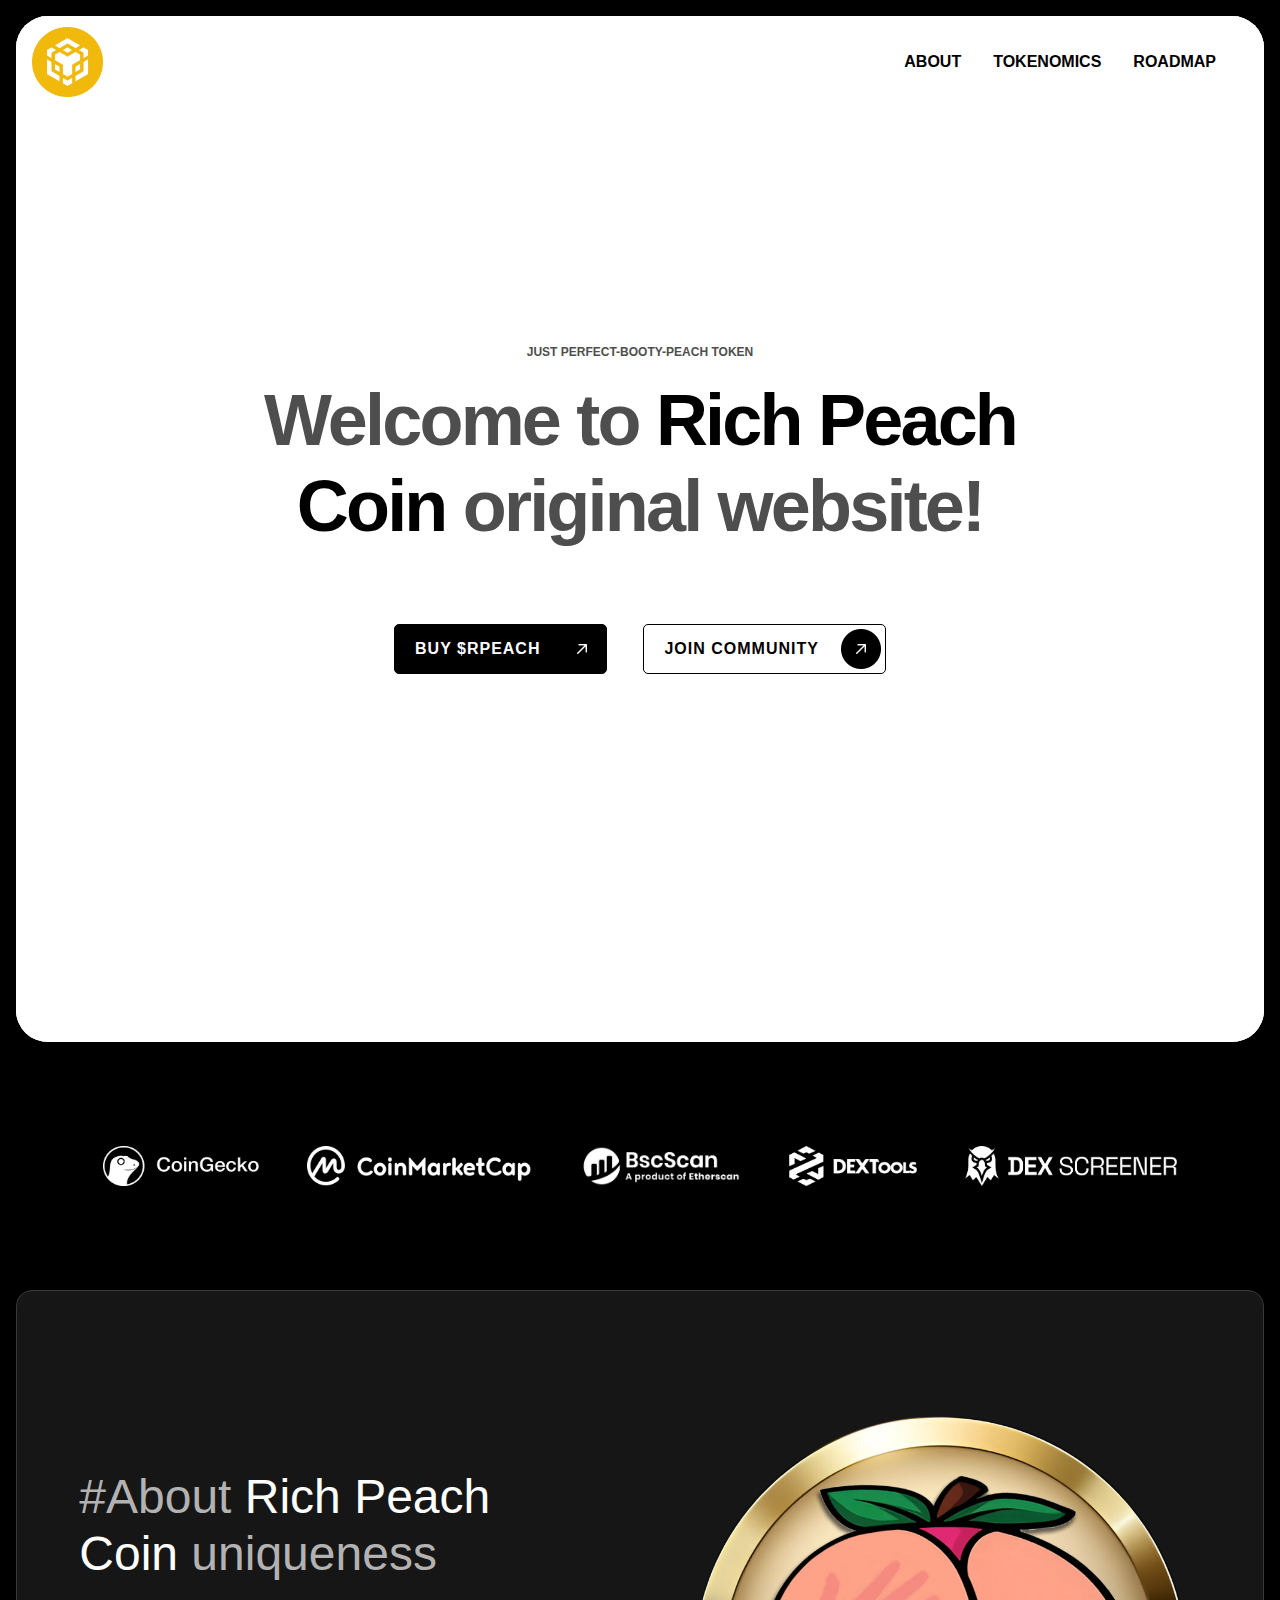
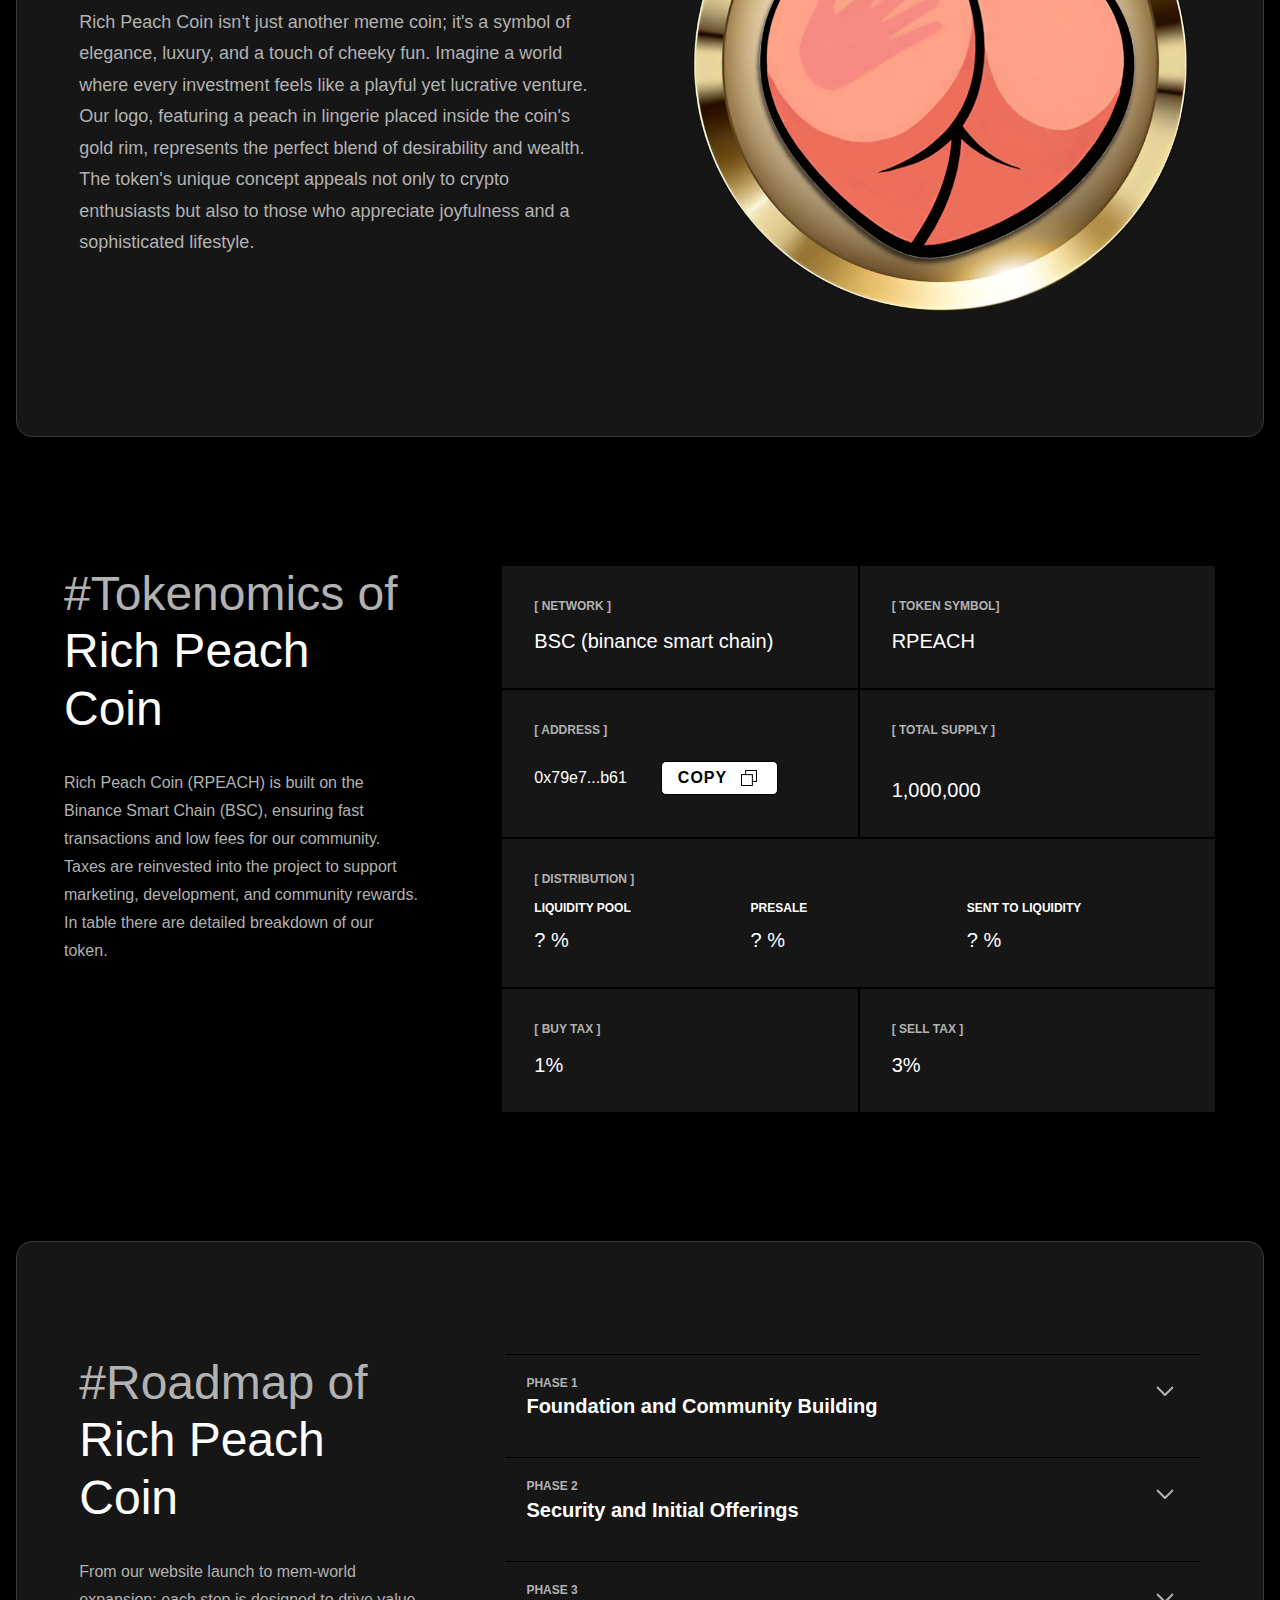
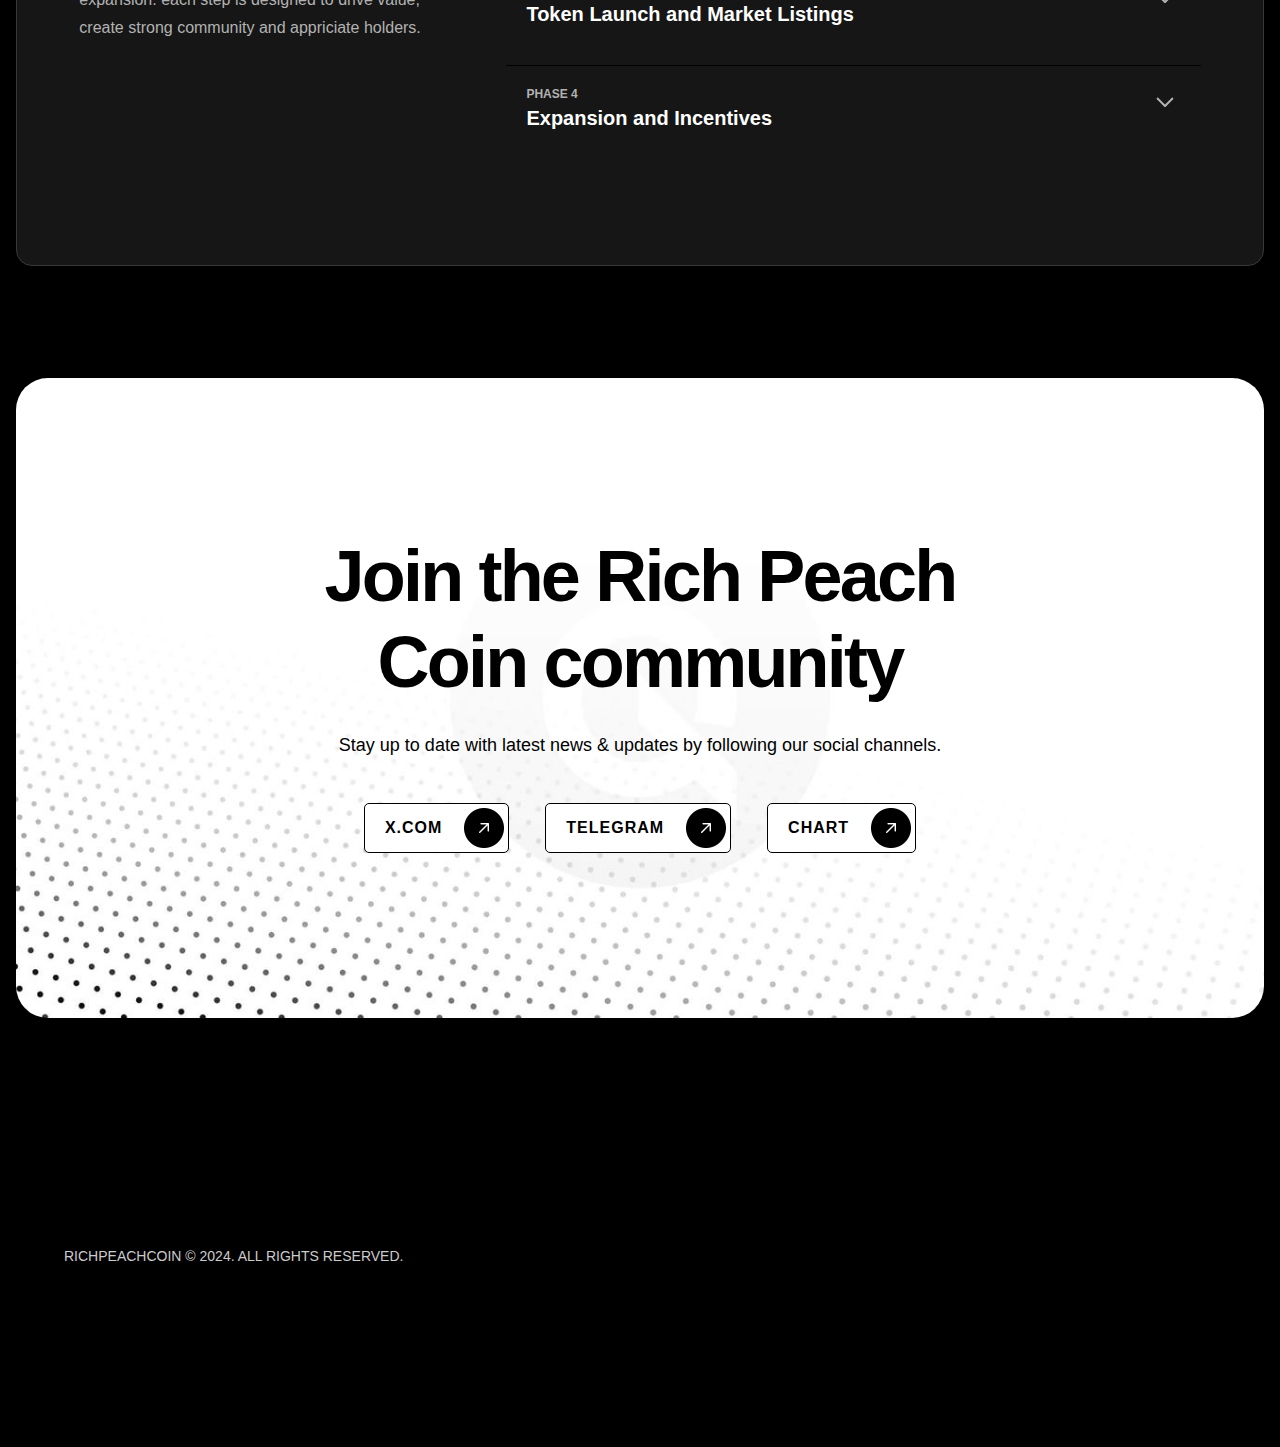
==== index.html @ d634d15d "Update index.html" ====
﻿<!DOCTYPE html>
<html data-wf-domain="www.https://richpeachcoin.com/"
   <head>
      <meta charset="utf-8">
      <title>RICH PEACH COIN</title>
      <meta content="width=device-width, initial-scale=1" name="viewport">
      <link href="css/qlix-site.webflow.6eeafff4b.css" rel="stylesheet" type="text/css">
      <link href="https://fonts.googleapis.com" rel="preconnect">
      <link href="https://fonts.gstatic.com" rel="preconnect" crossorigin="anonymous">
      <script src="ajax/libs/webfont/1.6.26/webfont.js" type="text/javascript"></script><script type="text/javascript">WebFont.load({  google: {    families: ["Inconsolata:400,700","IBM Plex Mono:regular","IBM Plex Sans:regular,600","Space Grotesk:500,700"]  }});</script><script type="text/javascript">!function(o,c){var n=c.documentElement,t=" w-mod-";n.className+=t+"js",("ontouchstart"in o||o.DocumentTouch&&c instanceof DocumentTouch)&&(n.className+=t+"touch")}(window,document);</script>
      <link href="img/662a0a56b823700dc76a1989_q32fav.png" rel="shortcut icon" type="image/x-icon">
      <link href="img/662a0a7237944f4cf8294a7f_q256webclip.png" rel="apple-touch-icon">
      <!-- Keep this css code to improve the font quality-->
      <style>
         * {
         -webkit-font-smoothing: antialiased;
         -moz-osx-font-smoothing: grayscale;
         -o-font-smoothing: antialiased;
         }
      </style>
      <!-- [Attributes by Finsweet] Copy to clipboard -->
      <script defer="" src="npm/%40finsweet/attributes-copyclip%401/copyclip.js"></script>
   </head>
   <body>
      <div class="page-wrapper">
         <div class="global-styles w-embed">
            <style>
               /* Set color style to inherit */
               .inherit-color * {
               color: inherit;
               }
               /* Focus state style for keyboard navigation for the focusable elements */
               *[tabindex]:focus-visible,
               input[type="file"]:focus-visible {
               outline: 0.125rem solid #4d65ff;
               outline-offset: 0.125rem;
               }
               /* Get rid of top margin on first element in any rich text element */
               .w-richtext > :not(div):first-child, .w-richtext > div:first-child > :first-child {
               margin-top: 0 !important;
               }
               /* Get rid of bottom margin on last element in any rich text element */
               .w-richtext>:last-child, .w-richtext ol li:last-child, .w-richtext ul li:last-child {
               margin-bottom: 0 !important;
               }
               /* Prevent all click and hover interaction with an element */
               .pointer-events-off {
               pointer-events: none;
               }
               /* Enables all click and hover interaction with an element */
               .pointer-events-on {
               pointer-events: auto;
               }
               /* Create a class of .div-square which maintains a 1:1 dimension of a div */
               .div-square::after {
               content: "";
               display: block;
               padding-bottom: 100%;
               }
               /* Make sure containers never lose their center alignment */
               .container-medium,.container-small, .container-large {
               margin-right: auto !important;
               margin-left: auto !important;
               }
               /* 
               Make the following elements inherit typography styles from the parent and not have hardcoded values. 
               Important: You will not be able to style for example "All Links" in Designer with this CSS applied.
               Uncomment this CSS to use it in the project. Leave this message for future hand-off.
               */
               /*
               a,
               .w-input,
               .w-select,
               .w-tab-link,
               .w-nav-link,
               .w-dropdown-btn,
               .w-dropdown-toggle,
               .w-dropdown-link {
               color: inherit;
               text-decoration: inherit;
               font-size: inherit;
               }
               */
               /* Apply "..." after 3 lines of text */
               .text-style-3lines {
               display: -webkit-box;
               overflow: hidden;
               -webkit-line-clamp: 3;
               -webkit-box-orient: vertical;
               }
               /* Apply "..." after 2 lines of text */
               .text-style-2lines {
               display: -webkit-box;
               overflow: hidden;
               -webkit-line-clamp: 2;
               -webkit-box-orient: vertical;
               }
               /* Adds inline flex display */
               .display-inlineflex {
               display: inline-flex;
               }
               /* These classes are never overwritten */
               .hide {
               display: none !important;
               }
               @media screen and (max-width: 991px) {
               .hide, .hide-tablet {
               display: none !important;
               }
               }
               @media screen and (max-width: 767px) {
               .hide-mobile-landscape{
               display: none !important;
               }
               }
               @media screen and (max-width: 479px) {
               .hide-mobile{
               display: none !important;
               }
               }
               .margin-0 {
               margin: 0rem !important;
               }
               .padding-0 {
               padding: 0rem !important;
               }
               .spacing-clean {
               padding: 0rem !important;
               margin: 0rem !important;
               }
               .margin-top {
               margin-right: 0rem !important;
               margin-bottom: 0rem !important;
               margin-left: 0rem !important;
               }
               .padding-top {
               padding-right: 0rem !important;
               padding-bottom: 0rem !important;
               padding-left: 0rem !important;
               }
               .margin-right {
               margin-top: 0rem !important;
               margin-bottom: 0rem !important;
               margin-left: 0rem !important;
               }
               .padding-right {
               padding-top: 0rem !important;
               padding-bottom: 0rem !important;
               padding-left: 0rem !important;
               }
               .margin-bottom {
               margin-top: 0rem !important;
               margin-right: 0rem !important;
               margin-left: 0rem !important;
               }
               .padding-bottom {
               padding-top: 0rem !important;
               padding-right: 0rem !important;
               padding-left: 0rem !important;
               }
               .margin-left {
               margin-top: 0rem !important;
               margin-right: 0rem !important;
               margin-bottom: 0rem !important;
               }
               .padding-left {
               padding-top: 0rem !important;
               padding-right: 0rem !important;
               padding-bottom: 0rem !important;
               }
               .margin-horizontal {
               margin-top: 0rem !important;
               margin-bottom: 0rem !important;
               }
               .padding-horizontal {
               padding-top: 0rem !important;
               padding-bottom: 0rem !important;
               }
               .margin-vertical {
               margin-right: 0rem !important;
               margin-left: 0rem !important;
               }
               .padding-vertical {
               padding-right: 0rem !important;
               padding-left: 0rem !important;
               }
               /* Apply "..." at 100% width */
               .truncate-width { 
               width: 100%; 
               white-space: nowrap; 
               overflow: hidden; 
               text-overflow: ellipsis; 
               }
               /* Removes native scrollbar */
               .no-scrollbar {
               -ms-overflow-style: none;
               overflow: -moz-scrollbars-none; 
               }
               .no-scrollbar::-webkit-scrollbar {
               display: none;
               }
            </style>
         </div>
         <main class="main-wrapper">
            <header class="section_header15">
               <div class="padding-special">
                  <div class="hero-card">
                     <div data-animation="default" class="navbar1_component w-nav" data-easing2="ease" fs-scrolldisable-element="smart-nav" data-easing="ease" data-collapse="medium" data-w-id="731585dc-c3cd-3d33-0b02-ffc4e2f9363a" role="banner" data-duration="400">
                        <div class="navbar1_container">
                           <a href="#" class="navbar1_logo-link w-nav-brand"><img src="img/bsc_logo.png" loading="lazy" width="70.5" alt="" class="navbar1_logo"></a>
                           <nav role="navigation" class="navbar1_menu is-page-height-tablet w-nav-menu navbar1_dropdown-list">
                              <a href="#about" class="navbar1_link w-nav-link"><strong>ABOUT</strong></a>
                              <a href="#tokenomics" class="navbar1_link w-nav-link"><strong>TOKENOMICS</strong></a>
                              <a href="#roadmap" class="navbar1_link w-nav-link"><strong>ROADMAP</strong></a>
                              <div class="navbar1_menu-buttons"></div>
                           </nav>                           
                           <div class="navbar1_menu-button w-nav-button">
                              <div class="menu-icon1">
                                 <div class="menu-icon1_line-top"></div>
                                 <div class="menu-icon1_line-middle">
                                    <div class="menu-icon_line-middle-inner"></div>
                                 </div>
                                 <div class="menu-icon1_line-bottom"></div>
                              </div>
                           </div>
                        </div>
                     </div>
                     <div class="padding-global">
                        <div class="container-small">
                           <div class="hero-vertical">
                              <div class="padding-section-large padding-bottom">
                                 <div class="header15_component">
                                    <div class="margin-top margin-large">
                                       <div class="w-layout-grid header15_content-wrapper">
                                          <div>
                                             <div class="margin-bottom margin-xsmall">
                                                <h6 class="text-color-secondary text-align-center"> Just perfect-booty-peach token </h6>
                                             </div>
                                             <h1 class="text-color-secondary text-align-center">Welcome to <span><strong class="bold-text">Rich Peach Coin</strong></span> original website! </h1>
                                          </div>
                                          <div>
                                             <div class="button-group">
                                                <a href="404.html" target="_self" class="button is-icon is-alternate w-inline-block">
                                                    <div>buy $RPEACH</div>
                                                    <img src="img/660925b2a9a1ca9e3d3779d5_arrow-white.png" loading="lazy" alt="" class="icon-embed-medium">
                                                </a>
                                                <a href="https://t.me/richpeach_coin" target="_blank" class="button is-icon is-secondary is-alternate w-inline-block">
                                                    <div>Join community</div>
                                                    <img src="img/660925b21e35a9bab6c3f33c_arrow-black.png" loading="lazy" alt="" class="icon-embed-medium">
                                                </a>
                                            </div>                                         
                                          </div>
                                       </div>
                                    </div>
                                 </div>
                              </div>
                           </div>
                        </div>
                     </div>
                     <div class="header33_background-video-wrapper">
                        <div class="video-overlay-layer"></div>
                        <div data-poster-url="https://assets-global.website-files.com/img/660c128998e83e67f0783471_My Video 1-poster-00001.jpg" data-video-urls="https://assets-global.website-files.com/img/660c128998e83e67f0783471_My Video 1-transcode.mp4,https://assets-global.website-files.com/img/660c128998e83e67f0783471_My Video 1-transcode.webm" data-autoplay="true" data-loop="true" data-wf-ignore="true" data-beta-bgvideo-upgrade="false" class="header33_background-video w-background-video w-background-video-atom">
                           <video id="8f01f624-4156-04b8-b086-6fbb40a445f6-video" autoplay="" loop="" style="background-image:url(&quot;img/660c128998e83e67f0783471_My Video 1-poster-00001.jpg&quot;)" muted="" playsinline="" data-wf-ignore="true" data-object-fit="cover">
                              <source src="img/660c128998e83e67f0783471_My%20Video%201-transcode.mp4" data-wf-ignore="true">
                              <source src="img/660c128998e83e67f0783471_My%20Video%201-transcode.webm" data-wf-ignore="true">
                           </video>
                        </div>
                     </div>
                  </div>
               </div>
            </header>
            <section class="section_logo1">
               <div class="padding-global-2">
                  <div class="container-large">
                     <div class="padding-section-medium">
                        <div class="logo1_component"><a href="404.html" target="_self" class="logo-link w-inline-block"><img src="img/6647e295c8b4d3cfebd3f0d8_coingecko.png" loading="lazy" alt="" class="logo1_logo"></a><a href="404.html" target="_self" class="logo-link w-inline-block"><img src="img/6647e29536460e48bac4c5ae_cmc.png" loading="lazy" alt="" class="logo1_logo"></a><a href="404.html" target="_self" class="logo-link w-inline-block"><img src="img/BscScan.png" loading="lazy" alt="" class="logo1_logo"></a><a href="404.html" target="_self" class="logo-link w-inline-block"><img src="img/6647e295e1dd12dcbd29f0cf_dextools.png" loading="lazy" alt="" class="logo1_logo"></a><a href="404.html" target="_self" class="logo-link w-inline-block"><img src="img/6647e2957f44bb7ebfdb3142_dexscreener.png" loading="lazy" alt="" class="logo1_logo"></a></div>
                     </div>
                  </div>
               </div>
            </section>
            <section id="about" class="section_layout364">
               <div class="padding-special">
                  <div class="section-card">
                      <div class="padding-global">
                           <div class="container-large">
                                 <div class="padding-section-large">
                                     <div class="w-layout-grid layout1_component inverse-mobile">
                                        <div class="layout1_content">
                                          <div class="margin-bottom margin-small">
                                            <h2> #About <span class="highlight">Rich Peach Coin</span> uniqueness</h2>
                                          </div>
                                            <p class="text-size-medium">Rich Peach Coin isn't just another meme coin; it's a symbol of elegance, luxury, and a touch of cheeky fun. Imagine a world where every investment feels like a playful yet lucrative venture. Our logo, featuring a peach in lingerie placed inside the coin's gold rim, represents the perfect blend of desirability and wealth. The token's unique concept appeals not only to crypto enthusiasts but also to those who appreciate joyfulness and a sophisticated lifestyle.</p>
                                          </div>
                                          <div class="layout1_image-wrapper"><img src="img/richpeachcoin_logo.png" loading="lazy" sizes="(max-width: 767px) 92vw, (max-width: 991px) 43vw, 41vw" srcset="img/richpeachcoin_logo.png 500w, img/richpeachcoin_logo.png 800w, img/richpeachcoin_logo.png 1080w, img/richpeachcoin_logo.png 1108w" alt="" class="layout1_image"></div>
                                       </div>
                                    </div>
                                 </div>
                         </div>
                   </div>
               </div>
            </section>
            <section id="tokenomics" class="section_content22">
               <div class="padding-global">
                  <div class="container-large">
                     <div class="padding-section-large">
                        <div class="w-layout-grid content22_component">
                           <div class="content22_content-left">
                              <div>
                                 <div class="margin-bottom margin-medium">
                                    <h2 class="heading-2"> #Tokenomics of <span class="highlight"> Rich Peach Coin </span></h2>
                                 </div>
                                 <div class="text-rich-text w-richtext">
                                    <p>Rich Peach Coin (RPEACH) is built on the Binance Smart Chain (BSC), ensuring fast transactions and low fees for our community. Taxes are reinvested into the project to support marketing, development, and community rewards. In table there are detailed breakdown of our token.</p>
                                 </div>
                              </div>
                           </div>
                           <div id="w-node-_9ef4cf96-b7eb-39b4-a6f4-97026641c474-e0e5a0e8" class="content22_content-right">
                              <div id="w-node-a4f7a923-5669-e2ab-a019-c22f249c59a9-e0e5a0e8" class="tokenomics-card">
                                 <h6>[ NETWORK ]</h6>
                                 <div class="text-size-large text-color-white">BSC (binance smart chain) </div>
                              </div>
                              <div class="tokenomics-card">
                                 <h6>[ TOKEN SYMBOL]</h6>
                                 <div class="text-size-large text-color-white">RPEACH</div>
                              </div>
                              <div class="tokenomics-card">
                                 <h6>[ ADDRESS ]</h6>
                                 <div class="contract-address">
                                    <div class="text-address">0x79e7...b61</div>
                                    <a href="#" class="button is-icon is-small copy-icon w-inline-block" onclick="copyToClipboard(event)">
                                        <div id="copy-button-text">copy</div>
                                        <img src="img/66093d928dae61ccc0be7cb6_copy-icon.png" loading="lazy" alt="" class="icon-embed-xsmall">
                                    </a>
                                </div>                                                               
                              </div>
                              <div class="tokenomics-card">
                                 <h6>[ TOTAL SUPPLY ]</h6>
                                 <div class="text-size-large text-color-white">1,000,000</div>
                              </div>
                              <div id="w-node-_6538ca61-fca8-4aa2-bf81-9d1828c5da20-e0e5a0e8" class="tokenomics-card">
                                 <h6>[ DISTRIBUTION ]</h6>
                                 <div class="grid-supply">
                                    <div class="supply-item">
                                       <div class="margin-bottom margin-xxsmall">
                                          <div class="heading-style-h6 text-color-white">liquidity pool</div>
                                       </div>
                                       <div class="text-size-large text-color-white">? %</div>
                                    </div>
                                    <div class="supply-item">
                                       <div class="margin-bottom margin-xxsmall">
                                          <div class="heading-style-h6 text-color-white">Presale</div>
                                       </div>
                                       <div class="text-size-large text-color-white">? %</div>
                                    </div>
                                    <div class="supply-item">
                                       <div class="margin-bottom margin-xxsmall">
                                          <div class="heading-style-h6 text-color-white">Sent to liquidity</div>
                                       </div>
                                       <div class="text-size-large text-color-white">? %</div>
                                    </div>
                                 </div>
                              </div>
                              <div class="tokenomics-card">
                                 <h6>[ BUY TAX ]</h6>
                                 <div class="text-size-large text-color-white">1%</div>
                              </div>
                              <div class="tokenomics-card">
                                 <h6>[ SELL TAX ]</h6>
                                 <div class="text-size-large text-color-white">3%</div>
                              </div>
                           </div>
                        </div>
                     </div>
                  </div>
               </div>
            </section>
            <section id="roadmap" class="section_roadmap">
               <div class="padding-special">
                  <div class="section-card roadmap-bg">
                     <div class="padding-global">
                        <div class="container-large">
                           <div class="padding-section-large">
                              <div class="w-layout-grid roadmap-grid">
                                 <div class="content22_content-left">
                                    <div>
                                       <div class="margin-bottom margin-medium">
                                          <h2 class="heading-2"> #Roadmap of <br>‍<span class="highlight">Rich Peach Coin </span></h2>
                                       </div>
                                       <div class="text-rich-text w-richtext">
                                          <p>From our website launch to mem-world expansion: each step is designed to drive value, create strong community and appriciate holders.</p>
                                       </div>
                                    </div>
                                 </div>
                                 <div id="w-node-_26df8b83-c786-01db-d47c-43c205894606-e0e5a0e8" class="roadmap-component">
                                    <div class="faq1_accordion">
                                       <div class="faq1_question in-card" onclick="toggleAccordion(this)">
                                          <div class="step-title">
                                             <h6>Phase 1</h6>
                                             <div class="text-weight-bold text-color-white text-size-large">Foundation and Community Building</div>
                                          </div>
                                          <div class="faq1_icon-wrapper">
                                             <div class="icon-embed-small w-embed">
                                                <svg width="100%" height="100%" viewbox="0 0 32 32" fill="none" xmlns="http://www.w3.org/2000/svg">
                                                   <path fill-rule="evenodd" clip-rule="evenodd" d="M16.5303 20.8839C16.2374 21.1768 15.7626 21.1768 15.4697 20.8839L7.82318 13.2374C7.53029 12.9445 7.53029 12.4697 7.82318 12.1768L8.17674 11.8232C8.46963 11.5303 8.9445 11.5303 9.2374 11.8232L16 18.5858L22.7626 11.8232C23.0555 11.5303 23.5303 11.5303 23.8232 11.8232L24.1768 12.1768C24.4697 12.4697 24.4697 12.9445 24.1768 13.2374L16.5303 20.8839Z" fill="currentColor"></path>
                                                </svg>
                                             </div>
                                          </div>
                                       </div>
                                       <div class="faq1_answer in-card">
                                          <div class="margin-vertical margin-small">
                                             <div class="margin-bottom margin-xsmall">
                                                <h4 class="text-color-white">Platform Launch</h4>
                                             </div>
                                             <div class="roadmap-item done">
                                                <p>Development and validation of smart-contract.</p>
                                             </div>
                                             <div class="roadmap-item done">
                                                <p>Development and launch of the official Rich Peach Coin website.</p>
                                             </div>
                                             <div class="roadmap-item done">
                                                <p>Creation and management of social media accounts (Twitter-aka X, Telegram, etc.).</p>
                                             </div>
                                             <div class="roadmap-item">
                                                <p>Initial engagement and growth of the community through interactive and engaging content.</p>
                                             </div>
                                          </div>
                                       </div>
                                    </div>                                    
                                    <div class="faq1_accordion">
                                       <div class="faq1_question in-card" onclick="toggleAccordion(this)">
                                           <div class="step-title">
                                               <h6>Phase 2</h6>
                                               <div class="text-weight-bold text-color-white text-size-large">Security and Initial Offerings</div>
                                           </div>
                                           <div class="faq1_icon-wrapper">
                                               <div class="icon-embed-small w-embed">
                                                   <svg width="100%" height="100%" viewbox="0 0 32 32" fill="none" xmlns="http://www.w3.org/2000/svg">
                                                       <path fill-rule="evenodd" clip-rule="evenodd" d="M16.5303 20.8839C16.2374 21.1768 15.7626 21.1768 15.4697 20.8839L7.82318 13.2374C7.53029 12.9445 7.53029 12.4697 7.82318 12.1768L8.17674 11.8232C8.46963 11.5303 8.9445 11.5303 9.2374 11.8232L16 18.5858L22.7626 11.8232C23.0555 11.5303 23.5303 11.5303 23.8232 11.8232L24.1768 12.1768C24.4697 12.4697 24.4697 12.9445 24.1768 13.2374L16.5303 20.8839Z" fill="currentColor"></path>
                                                   </svg>
                                               </div>
                                           </div>
                                       </div>
                                       <div class="faq1_answer in-card">
                                           <div class="margin-vertical margin-small">
                                               <div class="margin-bottom margin-xsmall">
                                                   <h4 class="text-color-white">KYC & Audit</h4>
                                               </div>
                                               <div class="roadmap-item">
                                                   <p>Conducting Know Your Customer procedures.</p>
                                               </div>
                                               <div class="roadmap-item">
                                                   <p>Comprehensive audits to ensure transparency and security.</p>
                                               </div>
                                           </div>
                                           <div class="margin-vertical margin-small">
                                               <div class="margin-bottom margin-xsmall">
                                                   <h4 class="text-color-white">Token Presale</h4>
                                               </div>
                                               <div class="roadmap-item">
                                                   <p>️Token presale smart contract developement.</p>
                                               </div>
                                               <div class="roadmap-item">
                                                   <p>️Launch of the token presale event.</p>
                                               </div>
                                               <div class="roadmap-item">
                                                   <p>️Offer early access to the token for the community and investors.</p>
                                               </div>
                                           </div>
                                       </div>
                                   </div>                                   
                                   <div class="faq1_accordion">
                                    <div class="faq1_question in-card" onclick="toggleAccordion(this)">
                                        <div class="step-title">
                                            <h6>Phase 3</h6>
                                            <div class="text-weight-bold text-color-white text-size-large">Token Launch and Market Listings</div>
                                        </div>
                                        <div class="faq1_icon-wrapper">
                                            <div class="icon-embed-small w-embed">
                                                <svg width="100%" height="100%" viewbox="0 0 32 32" fill="none" xmlns="http://www.w3.org/2000/svg">
                                                    <path fill-rule="evenodd" clip-rule="evenodd" d="M16.5303 20.8839C16.2374 21.1768 15.7626 21.1768 15.4697 20.8839L7.82318 13.2374C7.53029 12.9445 7.53029 12.4697 7.82318 12.1768L8.17674 11.8232C8.46963 11.5303 8.9445 11.5303 9.2374 11.8232L16 18.5858L22.7626 11.8232C23.0555 11.5303 23.5303 11.5303 23.8232 11.8232L24.1768 12.1768C24.4697 12.4697 24.4697 12.9445 24.1768 13.2374L16.5303 20.8839Z" fill="currentColor"></path>
                                                </svg>
                                            </div>
                                        </div>
                                    </div>
                                    <div class="faq1_answer in-card">
                                        <div class="margin-vertical margin-small">
                                            <div class="margin-bottom margin-xsmall">
                                                <h4 class="text-color-white">New Blockchain Networks</h4>
                                            </div>
                                            <div class="roadmap-item">
                                                <p>Submission and listing of Rich Peach Coin on major cryptocurrency tracking platforms like Coingecko and CoinMarketCap.</p>
                                            </div>
                                            <div class="roadmap-item">
                                                <p>Launch of the token on decentralized exchanges (DEX) for public trading.</p>
                                            </div>
                                        </div>
                                    </div>
                                </div>                                
                                <div class="faq1_accordion">
                                 <div class="faq1_question in-card" onclick="toggleAccordion(this)">
                                     <div class="step-title">
                                         <h6>Phase 4</h6>
                                         <div class="text-weight-bold text-color-white text-size-large">Expansion and Incentives</div>
                                     </div>
                                     <div class="faq1_icon-wrapper">
                                         <div class="icon-embed-small w-embed">
                                             <svg width="100%" height="100%" viewbox="0 0 32 32" fill="none" xmlns="http://www.w3.org/2000/svg">
                                                 <path fill-rule="evenodd" clip-rule="evenodd" d="M16.5303 20.8839C16.2374 21.1768 15.7626 21.1768 15.4697 20.8839L7.82318 13.2374C7.53029 12.9445 7.53029 12.4697 7.82318 12.1768L8.17674 11.8232C8.46963 11.5303 8.9445 11.5303 9.2374 11.8232L16 18.5858L22.7626 11.8232C23.0555 11.5303 23.5303 11.5303 23.8232 11.8232L24.1768 12.1768C24.4697 12.4697 24.4697 12.9445 24.1768 13.2374L16.5303 20.8839Z" fill="currentColor"></path>
                                             </svg>
                                         </div>
                                     </div>
                                 </div>
                                 <div class="faq1_answer in-card">
                                     <div class="margin-vertical margin-small">
                                         <div class="margin-bottom margin-xsmall">
                                             <h4 class="text-color-white">Marketing</h4>
                                         </div>
                                         <div class="roadmap-item">
                                             <p>Execution of a large-scale marketing campaign to increase visibility and attract new investors.</p>
                                         </div>
                                     </div>
                                     <div class="margin-vertical margin-small">
                                         <div class="margin-bottom margin-xsmall">
                                             <h4 class="text-color-white">Rewards</h4>
                                         </div>
                                         <div class="roadmap-item">
                                             <p>Implementation of competitions and giveaways (e.g., USDT) to reward loyal token holders and maintain community engagement.</p>
                                         </div>
                                         <div class="roadmap-item">
                                          <p>Regularly distribute rewards to incentivize participation and encourage long-term ecosystem growth.</p>
                                          </div>
                                     </div>
                                 </div>
                             </div>                             
                                 </div>
                              </div>
                           </div>
                        </div>
                     </div>
                  </div>
               </div>
            </section>
            <header class="section_header98">
               <div class="padding-special">
                  <div class="padding-section-medium">
                     <div class="w-layout-grid header98_component">
                        <div class="header98_card">
                           <div class="max-width-large">
                              <div class="text-align-center">
                                 <div class="margin-bottom margin-small">
                                    <h1 class="text-color-black">Join the Rich Peach Coin community</h1>
                                 </div>
                                 <p class="text-size-medium text-color-black">Stay up to date with latest news &amp; updates by following our social channels.</p>
                              </div>
                           </div>
                           <div class="margin-top margin-medium">
                              <div class="button-group">
                                 <a href="https://x.com/RichPeachCoin" target="_blank" class="button is-icon is-secondary is-alternate w-inline-block">
                                    <div>X.COM</div>
                                    <img src="img/660925b21e35a9bab6c3f33c_arrow-black.png" loading="lazy" alt="" class="icon-embed-medium">
                                 </a>
                                 <a href="https://t.me/richpeachcoin" target="_blank" class="button is-icon is-secondary is-alternate w-inline-block">
                                    <div>Telegram</div>
                                    <img src="img/660925b21e35a9bab6c3f33c_arrow-black.png" loading="lazy" alt="" class="icon-embed-medium">
                                 </a>
                                 <a href="404.html" target="_self" class="button is-icon is-secondary is-alternate w-inline-block">
                                    <div>CHART</div>
                                    <img src="img/660925b21e35a9bab6c3f33c_arrow-black.png" loading="lazy" alt="" class="icon-embed-medium">
                                 </a>
                              </div>
                           </div>
                           <div class="header98_background-image-wrapper"><img src="img/662aa5ac2c6fca2c7110427c_bg-banner.jpg" loading="eager" sizes="(max-width: 767px) 100vw, (max-width: 991px) 97vw, 100vw" srcset="img/662aa5ac2c6fca2c7110427c_bg-banner-p-500.jpg 500w, img/662aa5ac2c6fca2c7110427c_bg-banner-p-800.jpg 800w, img/662aa5ac2c6fca2c7110427c_bg-banner-p-1080.jpg 1080w, img/662aa5ac2c6fca2c7110427c_bg-banner-p-1600.jpg 1600w, img/662aa5ac2c6fca2c7110427c_bg-banner.jpg 2550w" alt="" class="header98_background-image"></div>
                        </div>
                     </div>
                  </div>
               </div>
            </header>
            <footer class="footer8_component">
               <div class="padding-global">
                  <div class="container-large">
                     <div class="padding-vertical padding-xxlarge">
                        <div class="padding-bottom padding-xxlarge">
                           <div class="w-layout-grid footer8_top-wrapper">
                              <div id="w-node-d7ac429b-20c2-e62b-1718-94fc3c8bed1c-e0e5a0e8" class="footer8_left-wrapper">
                                 <a href="#about" id="w-node-d7ac429b-20c2-e62b-1718-94fc3c8bed1d-e0e5a0e8" class="footer8_logo-link w-nav-brand"><img src="img/richpeachcoin_logo2.png" loading="lazy" width="125" alt=""></a>
                                 <div class="margin-bottom margin-small">
                                    <div class="footer8_link">RichPeachcoin © 2024. All rights reserved.</div>
                                 </div>
                              </div>
                           </div>
                        </div>
                        <div class="line-divider"></div>
                     </div>
                  </div>
               </div>
            </footer>
         </main>
      </div>
      <script src="js/jquery-3.5.1.min.dc5e7f18c8.js?site=66056fb62c03877ee0e5a0a9" type="text/javascript"></script>
      <script src="js/webflow.38bfef1f1.js" type="text/javascript"></script>
      <script>
         document.addEventListener('contextmenu', function(e) {
          e.preventDefault();
      });

         document.addEventListener('dragstart', function(e) {
          e.preventDefault();
      });
  </script>
   </body>
</html>
---- css/qlix-site.webflow.6eeafff4b.css ----
html {
  -webkit-text-size-adjust: 100%;
  -ms-text-size-adjust: 100%;
  font-family: sans-serif;
}

body {
  margin: 0;
}

article, aside, details, figcaption, figure, footer, header, hgroup, main, menu, nav, section, summary {
  display: block;
}

audio, canvas, progress, video {
  vertical-align: baseline;
  display: inline-block;
}

audio:not([controls]) {
  height: 0;
  display: none;
}

[hidden], template {
  display: none;
}

a {
  background-color: rgba(0, 0, 0, 0);
}

a:active, a:hover {
  outline: 0;
}

abbr[title] {
  border-bottom: 1px dotted;
}

b, strong {
  font-weight: bold;
}

dfn {
  font-style: italic;
}

h1 {
  margin: .67em 0;
  font-size: 2em;
}

mark {
  color: #000;
  background: #ff0;
}

small {
  font-size: 80%;
}

sub, sup {
  vertical-align: baseline;
  font-size: 75%;
  line-height: 0;
  position: relative;
}

sup {
  top: -.5em;
}

sub {
  bottom: -.25em;
}

img {
  border: 0;
}

svg:not(:root) {
  overflow: hidden;
}

hr {
  box-sizing: content-box;
  height: 0;
}

pre {
  overflow: auto;
}

code, kbd, pre, samp {
  font-family: monospace;
  font-size: 1em;
}

button, input, optgroup, select, textarea {
  color: inherit;
  font: inherit;
  margin: 0;
}

button {
  overflow: visible;
}

button, select {
  text-transform: none;
}

button, html input[type="button"], input[type="reset"] {
  -webkit-appearance: button;
  cursor: pointer;
}

button[disabled], html input[disabled] {
  cursor: default;
}

button::-moz-focus-inner, input::-moz-focus-inner {
  border: 0;
  padding: 0;
}

input {
  line-height: normal;
}

input[type="checkbox"], input[type="radio"] {
  box-sizing: border-box;
  padding: 0;
}

input[type="number"]::-webkit-inner-spin-button, input[type="number"]::-webkit-outer-spin-button {
  height: auto;
}

input[type="search"] {
  -webkit-appearance: none;
}

input[type="search"]::-webkit-search-cancel-button, input[type="search"]::-webkit-search-decoration {
  -webkit-appearance: none;
}

legend {
  border: 0;
  padding: 0;
}

textarea {
  overflow: auto;
}

optgroup {
  font-weight: bold;
}

table {
  border-collapse: collapse;
  border-spacing: 0;
}

td, th {
  padding: 0;
}

@font-face {
  font-family: webflow-icons;
  src: url("[data-uri]") format("truetype");
  font-weight: normal;
  font-style: normal;
}

[class^="w-icon-"], [class*=" w-icon-"] {
  speak: none;
  font-variant: normal;
  text-transform: none;
  -webkit-font-smoothing: antialiased;
  -moz-osx-font-smoothing: grayscale;
  font-style: normal;
  font-weight: normal;
  line-height: 1;
  font-family: webflow-icons !important;
}

.w-icon-slider-right:before {
  content: "";
}

.w-icon-slider-left:before {
  content: "";
}

.w-icon-nav-menu:before {
  content: "";
}

.w-icon-arrow-down:before, .w-icon-dropdown-toggle:before {
  content: "";
}

.w-icon-file-upload-remove:before {
  content: "";
}

.w-icon-file-upload-icon:before {
  content: "";
}

* {
  box-sizing: border-box;
}

html {
  height: 100%;
}

body {
  color: #333;
  background-color: #fff;
  min-height: 100%;
  margin: 0;
  font-family: Arial, sans-serif;
  font-size: 14px;
  line-height: 20px;
}

img {
  vertical-align: middle;
  max-width: 100%;
  display: inline-block;
}

html.w-mod-touch * {
  background-attachment: scroll !important;
}

.w-block {
  display: block;
}

.w-inline-block {
  max-width: 100%;
  display: inline-block;
}

.w-clearfix:before, .w-clearfix:after {
  content: " ";
  grid-area: 1 / 1 / 2 / 2;
  display: table;
}

.w-clearfix:after {
  clear: both;
}

.w-hidden {
  display: none;
}

.w-button {
  color: #fff;
  line-height: inherit;
  cursor: pointer;
  background-color: #3898ec;
  border: 0;
  border-radius: 0;
  padding: 9px 15px;
  text-decoration: none;
  display: inline-block;
}

input.w-button {
  -webkit-appearance: button;
}

html[data-w-dynpage] [data-w-cloak] {
  color: rgba(0, 0, 0, 0) !important;
}

.w-code-block {
  margin: unset;
}

pre.w-code-block code {
  all: inherit;
}

.w-webflow-badge, .w-webflow-badge * {
  z-index: auto;
  visibility: visible;
  box-sizing: border-box;
  float: none;
  clear: none;
  box-shadow: none;
  opacity: 1;
  direction: ltr;
  font-family: inherit;
  font-weight: inherit;
  color: inherit;
  font-size: inherit;
  line-height: inherit;
  font-style: inherit;
  font-variant: inherit;
  text-align: inherit;
  letter-spacing: inherit;
  -webkit-text-decoration: inherit;
  text-decoration: inherit;
  text-indent: 0;
  text-transform: inherit;
  text-shadow: none;
  font-smoothing: auto;
  vertical-align: baseline;
  cursor: inherit;
  white-space: inherit;
  word-break: normal;
  word-spacing: normal;
  word-wrap: normal;
  background: none;
  border: 0 rgba(0, 0, 0, 0);
  border-radius: 0;
  width: auto;
  min-width: 0;
  max-width: none;
  height: auto;
  min-height: 0;
  max-height: none;
  margin: 0;
  padding: 0;
  list-style-type: disc;
  transition: none;
  display: block;
  position: static;
  top: auto;
  bottom: auto;
  left: auto;
  right: auto;
  overflow: visible;
  transform: none;
}

.w-webflow-badge {
  white-space: nowrap;
  cursor: pointer;
  box-shadow: 0 0 0 1px rgba(0, 0, 0, .1), 0 1px 3px rgba(0, 0, 0, .1);
  visibility: visible !important;
  z-index: 2147483647 !important;
  color: #aaadb0 !important;
  opacity: 1 !important;
  background-color: #fff !important;
  border-radius: 3px !important;
  width: auto !important;
  height: auto !important;
  margin: 0 !important;
  padding: 6px !important;
  font-size: 12px !important;
  line-height: 14px !important;
  text-decoration: none !important;
  display: inline-block !important;
  position: fixed !important;
  top: auto !important;
  bottom: 12px !important;
  left: auto !important;
  right: 12px !important;
  overflow: visible !important;
  transform: none !important;
}

.w-webflow-badge > img {
  visibility: visible !important;
  opacity: 1 !important;
  vertical-align: middle !important;
  display: inline-block !important;
}

h1, h2, h3, h4, h5, h6 {
  margin-bottom: 10px;
  font-weight: bold;
}

h1 {
  margin-top: 20px;
  font-size: 38px;
  line-height: 44px;
}

h2 {
  margin-top: 20px;
  font-size: 32px;
  line-height: 36px;
}

h3 {
  margin-top: 20px;
  font-size: 24px;
  line-height: 30px;
}

h4 {
  margin-top: 10px;
  font-size: 18px;
  line-height: 24px;
}

h5 {
  margin-top: 10px;
  font-size: 14px;
  line-height: 20px;
}

h6 {
  margin-top: 10px;
  font-size: 12px;
  line-height: 18px;
}

p {
  margin-top: 0;
  margin-bottom: 10px;
}

blockquote {
  border-left: 5px solid #e2e2e2;
  margin: 0 0 10px;
  padding: 10px 20px;
  font-size: 18px;
  line-height: 22px;
}

figure {
  margin: 0 0 10px;
}

ul, ol {
  margin-top: 0;
  margin-bottom: 10px;
  padding-left: 40px;
}

.w-list-unstyled {
  padding-left: 0;
  list-style: none;
}

.w-embed:before, .w-embed:after {
  content: " ";
  grid-area: 1 / 1 / 2 / 2;
  display: table;
}

.w-embed:after {
  clear: both;
}

.w-video {
  width: 100%;
  padding: 0;
  position: relative;
}

.w-video iframe, .w-video object, .w-video embed {
  border: none;
  width: 100%;
  height: 100%;
  position: absolute;
  top: 0;
  left: 0;
}

fieldset {
  border: 0;
  margin: 0;
  padding: 0;
}

button, [type="button"], [type="reset"] {
  cursor: pointer;
  -webkit-appearance: button;
  border: 0;
}

.w-form {
  margin: 0 0 15px;
}

.w-form-done {
  text-align: center;
  background-color: #ddd;
  padding: 20px;
  display: none;
}

.w-form-fail {
  background-color: #ffdede;
  margin-top: 10px;
  padding: 10px;
  display: none;
}

label {
  margin-bottom: 5px;
  font-weight: bold;
  display: block;
}

.w-input, .w-select {
  color: #333;
  vertical-align: middle;
  background-color: #fff;
  border: 1px solid #ccc;
  width: 100%;
  height: 38px;
  margin-bottom: 10px;
  padding: 8px 12px;
  font-size: 14px;
  line-height: 1.42857;
  display: block;
}

.w-input:-moz-placeholder, .w-select:-moz-placeholder {
  color: #999;
}

.w-input::-moz-placeholder, .w-select::-moz-placeholder {
  color: #999;
  opacity: 1;
}

.w-input::-webkit-input-placeholder, .w-select::-webkit-input-placeholder {
  color: #999;
}

.w-input:focus, .w-select:focus {
  border-color: #3898ec;
  outline: 0;
}

.w-input[disabled], .w-select[disabled], .w-input[readonly], .w-select[readonly], fieldset[disabled] .w-input, fieldset[disabled] .w-select {
  cursor: not-allowed;
}

.w-input[disabled]:not(.w-input-disabled), .w-select[disabled]:not(.w-input-disabled), .w-input[readonly], .w-select[readonly], fieldset[disabled]:not(.w-input-disabled) .w-input, fieldset[disabled]:not(.w-input-disabled) .w-select {
  background-color: #eee;
}

textarea.w-input, textarea.w-select {
  height: auto;
}

.w-select {
  background-color: #f3f3f3;
}

.w-select[multiple] {
  height: auto;
}

.w-form-label {
  cursor: pointer;
  margin-bottom: 0;
  font-weight: normal;
  display: inline-block;
}

.w-radio {
  margin-bottom: 5px;
  padding-left: 20px;
  display: block;
}

.w-radio:before, .w-radio:after {
  content: " ";
  grid-area: 1 / 1 / 2 / 2;
  display: table;
}

.w-radio:after {
  clear: both;
}

.w-radio-input {
  float: left;
  margin: 3px 0 0 -20px;
  line-height: normal;
}

.w-file-upload {
  margin-bottom: 10px;
  display: block;
}

.w-file-upload-input {
  opacity: 0;
  z-index: -100;
  width: .1px;
  height: .1px;
  position: absolute;
  overflow: hidden;
}

.w-file-upload-default, .w-file-upload-uploading, .w-file-upload-success {
  color: #333;
  display: inline-block;
}

.w-file-upload-error {
  margin-top: 10px;
  display: block;
}

.w-file-upload-default.w-hidden, .w-file-upload-uploading.w-hidden, .w-file-upload-error.w-hidden, .w-file-upload-success.w-hidden {
  display: none;
}

.w-file-upload-uploading-btn {
  cursor: pointer;
  background-color: #fafafa;
  border: 1px solid #ccc;
  margin: 0;
  padding: 8px 12px;
  font-size: 14px;
  font-weight: normal;
  display: flex;
}

.w-file-upload-file {
  background-color: #fafafa;
  border: 1px solid #ccc;
  flex-grow: 1;
  justify-content: space-between;
  margin: 0;
  padding: 8px 9px 8px 11px;
  display: flex;
}

.w-file-upload-file-name {
  font-size: 14px;
  font-weight: normal;
  display: block;
}

.w-file-remove-link {
  cursor: pointer;
  width: auto;
  height: auto;
  margin-top: 3px;
  margin-left: 10px;
  padding: 3px;
  display: block;
}

.w-icon-file-upload-remove {
  margin: auto;
  font-size: 10px;
}

.w-file-upload-error-msg {
  color: #ea384c;
  padding: 2px 0;
  display: inline-block;
}

.w-file-upload-info {
  padding: 0 12px;
  line-height: 38px;
  display: inline-block;
}

.w-file-upload-label {
  cursor: pointer;
  background-color: #fafafa;
  border: 1px solid #ccc;
  margin: 0;
  padding: 8px 12px;
  font-size: 14px;
  font-weight: normal;
  display: inline-block;
}

.w-icon-file-upload-icon, .w-icon-file-upload-uploading {
  width: 20px;
  margin-right: 8px;
  display: inline-block;
}

.w-icon-file-upload-uploading {
  height: 20px;
}

.w-container {
  max-width: 940px;
  margin-left: auto;
  margin-right: auto;
}

.w-container:before, .w-container:after {
  content: " ";
  grid-area: 1 / 1 / 2 / 2;
  display: table;
}

.w-container:after {
  clear: both;
}

.w-container .w-row {
  margin-left: -10px;
  margin-right: -10px;
}

.w-row:before, .w-row:after {
  content: " ";
  grid-area: 1 / 1 / 2 / 2;
  display: table;
}

.w-row:after {
  clear: both;
}

.w-row .w-row {
  margin-left: 0;
  margin-right: 0;
}

.w-col {
  float: left;
  width: 100%;
  min-height: 1px;
  padding-left: 10px;
  padding-right: 10px;
  position: relative;
}

.w-col .w-col {
  padding-left: 0;
  padding-right: 0;
}

.w-col-1 {
  width: 8.33333%;
}

.w-col-2 {
  width: 16.6667%;
}

.w-col-3 {
  width: 25%;
}

.w-col-4 {
  width: 33.3333%;
}

.w-col-5 {
  width: 41.6667%;
}

.w-col-6 {
  width: 50%;
}

.w-col-7 {
  width: 58.3333%;
}

.w-col-8 {
  width: 66.6667%;
}

.w-col-9 {
  width: 75%;
}

.w-col-10 {
  width: 83.3333%;
}

.w-col-11 {
  width: 91.6667%;
}

.w-col-12 {
  width: 100%;
}

.w-hidden-main {
  display: none !important;
}

@media screen and (max-width: 991px) {
  .w-container {
    max-width: 728px;
  }

  .w-hidden-main {
    display: inherit !important;
  }

  .w-hidden-medium {
    display: none !important;
  }

  .w-col-medium-1 {
    width: 8.33333%;
  }

  .w-col-medium-2 {
    width: 16.6667%;
  }

  .w-col-medium-3 {
    width: 25%;
  }

  .w-col-medium-4 {
    width: 33.3333%;
  }

  .w-col-medium-5 {
    width: 41.6667%;
  }

  .w-col-medium-6 {
    width: 50%;
  }

  .w-col-medium-7 {
    width: 58.3333%;
  }

  .w-col-medium-8 {
    width: 66.6667%;
  }

  .w-col-medium-9 {
    width: 75%;
  }

  .w-col-medium-10 {
    width: 83.3333%;
  }

  .w-col-medium-11 {
    width: 91.6667%;
  }

  .w-col-medium-12 {
    width: 100%;
  }

  .w-col-stack {
    width: 100%;
    left: auto;
    right: auto;
  }
}

@media screen and (max-width: 767px) {
  .w-hidden-main, .w-hidden-medium {
    display: inherit !important;
  }

  .w-hidden-small {
    display: none !important;
  }

  .w-row, .w-container .w-row {
    margin-left: 0;
    margin-right: 0;
  }

  .w-col {
    width: 100%;
    left: auto;
    right: auto;
  }

  .w-col-small-1 {
    width: 8.33333%;
  }

  .w-col-small-2 {
    width: 16.6667%;
  }

  .w-col-small-3 {
    width: 25%;
  }

  .w-col-small-4 {
    width: 33.3333%;
  }

  .w-col-small-5 {
    width: 41.6667%;
  }

  .w-col-small-6 {
    width: 50%;
  }

  .w-col-small-7 {
    width: 58.3333%;
  }

  .w-col-small-8 {
    width: 66.6667%;
  }

  .w-col-small-9 {
    width: 75%;
  }

  .w-col-small-10 {
    width: 83.3333%;
  }

  .w-col-small-11 {
    width: 91.6667%;
  }

  .w-col-small-12 {
    width: 100%;
  }
}

@media screen and (max-width: 479px) {
  .w-container {
    max-width: none;
  }

  .w-hidden-main, .w-hidden-medium, .w-hidden-small {
    display: inherit !important;
  }

  .w-hidden-tiny {
    display: none !important;
  }

  .w-col {
    width: 100%;
  }

  .w-col-tiny-1 {
    width: 8.33333%;
  }

  .w-col-tiny-2 {
    width: 16.6667%;
  }

  .w-col-tiny-3 {
    width: 25%;
  }

  .w-col-tiny-4 {
    width: 33.3333%;
  }

  .w-col-tiny-5 {
    width: 41.6667%;
  }

  .w-col-tiny-6 {
    width: 50%;
  }

  .w-col-tiny-7 {
    width: 58.3333%;
  }

  .w-col-tiny-8 {
    width: 66.6667%;
  }

  .w-col-tiny-9 {
    width: 75%;
  }

  .w-col-tiny-10 {
    width: 83.3333%;
  }

  .w-col-tiny-11 {
    width: 91.6667%;
  }

  .w-col-tiny-12 {
    width: 100%;
  }
}

.w-widget {
  position: relative;
}

.w-widget-map {
  width: 100%;
  height: 400px;
}

.w-widget-map label {
  width: auto;
  display: inline;
}

.w-widget-map img {
  max-width: inherit;
}

.w-widget-map .gm-style-iw {
  text-align: center;
}

.w-widget-map .gm-style-iw > button {
  display: none !important;
}

.w-widget-twitter {
  overflow: hidden;
}

.w-widget-twitter-count-shim {
  vertical-align: top;
  text-align: center;
  background: #fff;
  border: 1px solid #758696;
  border-radius: 3px;
  width: 28px;
  height: 20px;
  display: inline-block;
  position: relative;
}

.w-widget-twitter-count-shim * {
  pointer-events: none;
  -webkit-user-select: none;
  -ms-user-select: none;
  user-select: none;
}

.w-widget-twitter-count-shim .w-widget-twitter-count-inner {
  text-align: center;
  color: #999;
  font-family: serif;
  font-size: 15px;
  line-height: 12px;
  position: relative;
}

.w-widget-twitter-count-shim .w-widget-twitter-count-clear {
  display: block;
  position: relative;
}

.w-widget-twitter-count-shim.w--large {
  width: 36px;
  height: 28px;
}

.w-widget-twitter-count-shim.w--large .w-widget-twitter-count-inner {
  font-size: 18px;
  line-height: 18px;
}

.w-widget-twitter-count-shim:not(.w--vertical) {
  margin-left: 5px;
  margin-right: 8px;
}

.w-widget-twitter-count-shim:not(.w--vertical).w--large {
  margin-left: 6px;
}

.w-widget-twitter-count-shim:not(.w--vertical):before, .w-widget-twitter-count-shim:not(.w--vertical):after {
  content: " ";
  pointer-events: none;
  border: solid rgba(0, 0, 0, 0);
  width: 0;
  height: 0;
  position: absolute;
  top: 50%;
  left: 0;
}

.w-widget-twitter-count-shim:not(.w--vertical):before {
  border-width: 4px;
  border-color: rgba(117, 134, 150, 0) #5d6c7b rgba(117, 134, 150, 0) rgba(117, 134, 150, 0);
  margin-top: -4px;
  margin-left: -9px;
}

.w-widget-twitter-count-shim:not(.w--vertical).w--large:before {
  border-width: 5px;
  margin-top: -5px;
  margin-left: -10px;
}

.w-widget-twitter-count-shim:not(.w--vertical):after {
  border-width: 4px;
  border-color: rgba(255, 255, 255, 0) #fff rgba(255, 255, 255, 0) rgba(255, 255, 255, 0);
  margin-top: -4px;
  margin-left: -8px;
}

.w-widget-twitter-count-shim:not(.w--vertical).w--large:after {
  border-width: 5px;
  margin-top: -5px;
  margin-left: -9px;
}

.w-widget-twitter-count-shim.w--vertical {
  width: 61px;
  height: 33px;
  margin-bottom: 8px;
}

.w-widget-twitter-count-shim.w--vertical:before, .w-widget-twitter-count-shim.w--vertical:after {
  content: " ";
  pointer-events: none;
  border: solid rgba(0, 0, 0, 0);
  width: 0;
  height: 0;
  position: absolute;
  top: 100%;
  left: 50%;
}

.w-widget-twitter-count-shim.w--vertical:before {
  border-width: 5px;
  border-color: #5d6c7b rgba(117, 134, 150, 0) rgba(117, 134, 150, 0);
  margin-left: -5px;
}

.w-widget-twitter-count-shim.w--vertical:after {
  border-width: 4px;
  border-color: #fff rgba(255, 255, 255, 0) rgba(255, 255, 255, 0);
  margin-left: -4px;
}

.w-widget-twitter-count-shim.w--vertical .w-widget-twitter-count-inner {
  font-size: 18px;
  line-height: 22px;
}

.w-widget-twitter-count-shim.w--vertical.w--large {
  width: 76px;
}

.w-background-video {
  color: #fff;
  height: 500px;
  position: relative;
  overflow: hidden;
}

.w-background-video > video {
  object-fit: cover;
  z-index: -100;
  background-position: 50%;
  background-size: cover;
  width: 100%;
  height: 100%;
  margin: auto;
  position: absolute;
  top: -100%;
  bottom: -100%;
  left: -100%;
  right: -100%;
}

.w-background-video > video::-webkit-media-controls-start-playback-button {
  -webkit-appearance: none;
  display: none !important;
}

.w-background-video--control {
  background-color: rgba(0, 0, 0, 0);
  padding: 0;
  position: absolute;
  bottom: 1em;
  right: 1em;
}

.w-background-video--control > [hidden] {
  display: none !important;
}

.w-slider {
  text-align: center;
  clear: both;
  -webkit-tap-highlight-color: rgba(0, 0, 0, 0);
  tap-highlight-color: rgba(0, 0, 0, 0);
  background: #ddd;
  height: 300px;
  position: relative;
}

.w-slider-mask {
  z-index: 1;
  white-space: nowrap;
  height: 100%;
  display: block;
  position: relative;
  left: 0;
  right: 0;
  overflow: hidden;
}

.w-slide {
  vertical-align: top;
  white-space: normal;
  text-align: left;
  width: 100%;
  height: 100%;
  display: inline-block;
  position: relative;
}

.w-slider-nav {
  z-index: 2;
  text-align: center;
  -webkit-tap-highlight-color: rgba(0, 0, 0, 0);
  tap-highlight-color: rgba(0, 0, 0, 0);
  height: 40px;
  margin: auto;
  padding-top: 10px;
  position: absolute;
  top: auto;
  bottom: 0;
  left: 0;
  right: 0;
}

.w-slider-nav.w-round > div {
  border-radius: 100%;
}

.w-slider-nav.w-num > div {
  font-size: inherit;
  line-height: inherit;
  width: auto;
  height: auto;
  padding: .2em .5em;
}

.w-slider-nav.w-shadow > div {
  box-shadow: 0 0 3px rgba(51, 51, 51, .4);
}

.w-slider-nav-invert {
  color: #fff;
}

.w-slider-nav-invert > div {
  background-color: rgba(34, 34, 34, .4);
}

.w-slider-nav-invert > div.w-active {
  background-color: #222;
}

.w-slider-dot {
  cursor: pointer;
  background-color: rgba(255, 255, 255, .4);
  width: 1em;
  height: 1em;
  margin: 0 3px .5em;
  transition: background-color .1s, color .1s;
  display: inline-block;
  position: relative;
}

.w-slider-dot.w-active {
  background-color: #fff;
}

.w-slider-dot:focus {
  outline: none;
  box-shadow: 0 0 0 2px #fff;
}

.w-slider-dot:focus.w-active {
  box-shadow: none;
}

.w-slider-arrow-left, .w-slider-arrow-right {
  cursor: pointer;
  color: #fff;
  -webkit-tap-highlight-color: rgba(0, 0, 0, 0);
  tap-highlight-color: rgba(0, 0, 0, 0);
  -webkit-user-select: none;
  -ms-user-select: none;
  user-select: none;
  width: 80px;
  margin: auto;
  font-size: 40px;
  position: absolute;
  top: 0;
  bottom: 0;
  left: 0;
  right: 0;
  overflow: hidden;
}

.w-slider-arrow-left [class^="w-icon-"], .w-slider-arrow-right [class^="w-icon-"], .w-slider-arrow-left [class*=" w-icon-"], .w-slider-arrow-right [class*=" w-icon-"] {
  position: absolute;
}

.w-slider-arrow-left:focus, .w-slider-arrow-right:focus {
  outline: 0;
}

.w-slider-arrow-left {
  z-index: 3;
  right: auto;
}

.w-slider-arrow-right {
  z-index: 4;
  left: auto;
}

.w-icon-slider-left, .w-icon-slider-right {
  width: 1em;
  height: 1em;
  margin: auto;
  top: 0;
  bottom: 0;
  left: 0;
  right: 0;
}

.w-slider-aria-label {
  clip: rect(0 0 0 0);
  border: 0;
  width: 1px;
  height: 1px;
  margin: -1px;
  padding: 0;
  position: absolute;
  overflow: hidden;
}

.w-slider-force-show {
  display: block !important;
}

.w-dropdown {
  text-align: left;
  z-index: 900;
  margin-left: auto;
  margin-right: auto;
  display: inline-block;
  position: relative;
}

.w-dropdown-btn, .w-dropdown-toggle, .w-dropdown-link {
  vertical-align: top;
  color: #222;
  text-align: left;
  white-space: nowrap;
  margin-left: auto;
  margin-right: auto;
  padding: 20px;
  text-decoration: none;
  position: relative;
}

.w-dropdown-toggle {
  -webkit-user-select: none;
  -ms-user-select: none;
  user-select: none;
  cursor: pointer;
  padding-right: 40px;
  display: inline-block;
}

.w-dropdown-toggle:focus {
  outline: 0;
}

.w-icon-dropdown-toggle {
  width: 1em;
  height: 1em;
  margin: auto 20px auto auto;
  position: absolute;
  top: 0;
  bottom: 0;
  right: 0;
}

.w-dropdown-list {
  background: #ddd;
  min-width: 100%;
  display: none;
  position: absolute;
}

.w-dropdown-list.w--open {
  display: block;
}

.w-dropdown-link {
  color: #222;
  padding: 10px 20px;
  display: block;
}

.w-dropdown-link.w--current {
  color: #0082f3;
}

.w-dropdown-link:focus {
  outline: 0;
}

@media screen and (max-width: 767px) {
  .w-nav-brand {
    padding-left: 10px;
  }
}

.w-lightbox-backdrop {
  cursor: auto;
  letter-spacing: normal;
  text-indent: 0;
  text-shadow: none;
  text-transform: none;
  visibility: visible;
  white-space: normal;
  word-break: normal;
  word-spacing: normal;
  word-wrap: normal;
  color: #fff;
  text-align: center;
  z-index: 2000;
  opacity: 0;
  -webkit-user-select: none;
  -moz-user-select: none;
  -webkit-tap-highlight-color: transparent;
  background: rgba(0, 0, 0, .9);
  outline: 0;
  font-family: Helvetica Neue, Helvetica, Ubuntu, Segoe UI, Verdana, sans-serif;
  font-size: 17px;
  font-style: normal;
  font-weight: 300;
  line-height: 1.2;
  list-style: disc;
  position: fixed;
  top: 0;
  bottom: 0;
  left: 0;
  right: 0;
  -webkit-transform: translate(0);
}

.w-lightbox-backdrop, .w-lightbox-container {
  -webkit-overflow-scrolling: touch;
  height: 100%;
  overflow: auto;
}

.w-lightbox-content {
  height: 100vh;
  position: relative;
  overflow: hidden;
}

.w-lightbox-view {
  opacity: 0;
  width: 100vw;
  height: 100vh;
  position: absolute;
}

.w-lightbox-view:before {
  content: "";
  height: 100vh;
}

.w-lightbox-group, .w-lightbox-group .w-lightbox-view, .w-lightbox-group .w-lightbox-view:before {
  height: 86vh;
}

.w-lightbox-frame, .w-lightbox-view:before {
  vertical-align: middle;
  display: inline-block;
}

.w-lightbox-figure {
  margin: 0;
  position: relative;
}

.w-lightbox-group .w-lightbox-figure {
  cursor: pointer;
}

.w-lightbox-img {
  width: auto;
  max-width: none;
  height: auto;
}

.w-lightbox-image {
  float: none;
  max-width: 100vw;
  max-height: 100vh;
  display: block;
}

.w-lightbox-group .w-lightbox-image {
  max-height: 86vh;
}

.w-lightbox-caption {
  text-align: left;
  text-overflow: ellipsis;
  white-space: nowrap;
  background: rgba(0, 0, 0, .4);
  padding: .5em 1em;
  position: absolute;
  bottom: 0;
  left: 0;
  right: 0;
  overflow: hidden;
}

.w-lightbox-embed {
  width: 100%;
  height: 100%;
  position: absolute;
  top: 0;
  bottom: 0;
  left: 0;
  right: 0;
}

.w-lightbox-control {
  cursor: pointer;
  background-position: center;
  background-repeat: no-repeat;
  background-size: 24px;
  width: 4em;
  transition: all .3s;
  position: absolute;
  top: 0;
}

.w-lightbox-left {
  background-image: url("[data-uri]");
  display: none;
  bottom: 0;
  left: 0;
}

.w-lightbox-right {
  background-image: url("[data-uri]");
  display: none;
  bottom: 0;
  right: 0;
}

.w-lightbox-close {
  background-image: url("[data-uri]");
  background-size: 18px;
  height: 2.6em;
  right: 0;
}

.w-lightbox-strip {
  white-space: nowrap;
  padding: 0 1vh;
  line-height: 0;
  position: absolute;
  bottom: 0;
  left: 0;
  right: 0;
  overflow-x: auto;
  overflow-y: hidden;
}

.w-lightbox-item {
  box-sizing: content-box;
  cursor: pointer;
  width: 10vh;
  padding: 2vh 1vh;
  display: inline-block;
  -webkit-transform: translate3d(0, 0, 0);
}

.w-lightbox-active {
  opacity: .3;
}

.w-lightbox-thumbnail {
  background: #222;
  height: 10vh;
  position: relative;
  overflow: hidden;
}

.w-lightbox-thumbnail-image {
  position: absolute;
  top: 0;
  left: 0;
}

.w-lightbox-thumbnail .w-lightbox-tall {
  width: 100%;
  top: 50%;
  transform: translate(0, -50%);
}

.w-lightbox-thumbnail .w-lightbox-wide {
  height: 100%;
  left: 50%;
  transform: translate(-50%);
}

.w-lightbox-spinner {
  box-sizing: border-box;
  border: 5px solid rgba(0, 0, 0, .4);
  border-radius: 50%;
  width: 40px;
  height: 40px;
  margin-top: -20px;
  margin-left: -20px;
  animation: .8s linear infinite spin;
  position: absolute;
  top: 50%;
  left: 50%;
}

.w-lightbox-spinner:after {
  content: "";
  border: 3px solid rgba(0, 0, 0, 0);
  border-bottom-color: #fff;
  border-radius: 50%;
  position: absolute;
  top: -4px;
  bottom: -4px;
  left: -4px;
  right: -4px;
}

.w-lightbox-hide {
  display: none;
}

.w-lightbox-noscroll {
  overflow: hidden;
}

@media (min-width: 768px) {
  .w-lightbox-content {
    height: 96vh;
    margin-top: 2vh;
  }

  .w-lightbox-view, .w-lightbox-view:before {
    height: 96vh;
  }

  .w-lightbox-group, .w-lightbox-group .w-lightbox-view, .w-lightbox-group .w-lightbox-view:before {
    height: 84vh;
  }

  .w-lightbox-image {
    max-width: 96vw;
    max-height: 96vh;
  }

  .w-lightbox-group .w-lightbox-image {
    max-width: 82.3vw;
    max-height: 84vh;
  }

  .w-lightbox-left, .w-lightbox-right {
    opacity: .5;
    display: block;
  }

  .w-lightbox-close {
    opacity: .8;
  }

  .w-lightbox-control:hover {
    opacity: 1;
  }
}

.w-lightbox-inactive, .w-lightbox-inactive:hover {
  opacity: 0;
}

.w-richtext:before, .w-richtext:after {
  content: " ";
  grid-area: 1 / 1 / 2 / 2;
  display: table;
}

.w-richtext:after {
  clear: both;
}

.w-richtext[contenteditable="true"]:before, .w-richtext[contenteditable="true"]:after {
  white-space: initial;
}

.w-richtext ol, .w-richtext ul {
  overflow: hidden;
}

.w-richtext .w-richtext-figure-selected.w-richtext-figure-type-video div:after, .w-richtext .w-richtext-figure-selected[data-rt-type="video"] div:after, .w-richtext .w-richtext-figure-selected.w-richtext-figure-type-image div, .w-richtext .w-richtext-figure-selected[data-rt-type="image"] div {
  outline: 2px solid #2895f7;
}

.w-richtext figure.w-richtext-figure-type-video > div:after, .w-richtext figure[data-rt-type="video"] > div:after {
  content: "";
  display: none;
  position: absolute;
  top: 0;
  bottom: 0;
  left: 0;
  right: 0;
}

.w-richtext figure {
  max-width: 60%;
  position: relative;
}

.w-richtext figure > div:before {
  cursor: default !important;
}

.w-richtext figure img {
  width: 100%;
}

.w-richtext figure figcaption.w-richtext-figcaption-placeholder {
  opacity: .6;
}

.w-richtext figure div {
  color: rgba(0, 0, 0, 0);
  font-size: 0;
}

.w-richtext figure.w-richtext-figure-type-image, .w-richtext figure[data-rt-type="image"] {
  display: table;
}

.w-richtext figure.w-richtext-figure-type-image > div, .w-richtext figure[data-rt-type="image"] > div {
  display: inline-block;
}

.w-richtext figure.w-richtext-figure-type-image > figcaption, .w-richtext figure[data-rt-type="image"] > figcaption {
  caption-side: bottom;
  display: table-caption;
}

.w-richtext figure.w-richtext-figure-type-video, .w-richtext figure[data-rt-type="video"] {
  width: 60%;
  height: 0;
}

.w-richtext figure.w-richtext-figure-type-video iframe, .w-richtext figure[data-rt-type="video"] iframe {
  width: 100%;
  height: 100%;
  position: absolute;
  top: 0;
  left: 0;
}

.w-richtext figure.w-richtext-figure-type-video > div, .w-richtext figure[data-rt-type="video"] > div {
  width: 100%;
}

.w-richtext figure.w-richtext-align-center {
  clear: both;
  margin-left: auto;
  margin-right: auto;
}

.w-richtext figure.w-richtext-align-center.w-richtext-figure-type-image > div, .w-richtext figure.w-richtext-align-center[data-rt-type="image"] > div {
  max-width: 100%;
}

.w-richtext figure.w-richtext-align-normal {
  clear: both;
}

.w-richtext figure.w-richtext-align-fullwidth {
  text-align: center;
  clear: both;
  width: 100%;
  max-width: 100%;
  margin-left: auto;
  margin-right: auto;
  display: block;
}

.w-richtext figure.w-richtext-align-fullwidth > div {
  padding-bottom: inherit;
  display: inline-block;
}

.w-richtext figure.w-richtext-align-fullwidth > figcaption {
  display: block;
}

.w-richtext figure.w-richtext-align-floatleft {
  float: left;
  clear: none;
  margin-right: 15px;
}

.w-richtext figure.w-richtext-align-floatright {
  float: right;
  clear: none;
  margin-left: 15px;
}

.w-nav {
  z-index: 1000;
  background: #ddd;
  position: relative;
}

.w-nav:before, .w-nav:after {
  content: " ";
  grid-area: 1 / 1 / 2 / 2;
  display: table;
}

.w-nav:after {
  clear: both;
}

.w-nav-brand {
  float: left;
  color: #333;
  text-decoration: none;
  position: relative;
}

.w-nav-link {
  vertical-align: top;
  color: #222;
  text-align: left;
  margin-left: auto;
  margin-right: auto;
  padding: 20px;
  text-decoration: none;
  display: inline-block;
  position: relative;
}

.w-nav-link.w--current {
  color: #0082f3;
}

.w-nav-menu {
  float: right;
  position: relative;
}

[data-nav-menu-open] {
  text-align: center;
  background: #c8c8c8;
  min-width: 200px;
  position: absolute;
  top: 100%;
  left: 0;
  right: 0;
  overflow: visible;
  display: block !important;
}

.w--nav-link-open {
  display: block;
  position: relative;
}

.w-nav-overlay {
  width: 100%;
  display: none;
  position: absolute;
  top: 100%;
  left: 0;
  right: 0;
  overflow: hidden;
}

.w-nav-overlay [data-nav-menu-open] {
  top: 0;
}

.w-nav[data-animation="over-left"] .w-nav-overlay {
  width: auto;
}

.w-nav[data-animation="over-left"] .w-nav-overlay, .w-nav[data-animation="over-left"] [data-nav-menu-open] {
  z-index: 1;
  top: 0;
  right: auto;
}

.w-nav[data-animation="over-right"] .w-nav-overlay {
  width: auto;
}

.w-nav[data-animation="over-right"] .w-nav-overlay, .w-nav[data-animation="over-right"] [data-nav-menu-open] {
  z-index: 1;
  top: 0;
  left: auto;
}

.w-nav-button {
  float: right;
  cursor: pointer;
  -webkit-tap-highlight-color: rgba(0, 0, 0, 0);
  tap-highlight-color: rgba(0, 0, 0, 0);
  -webkit-user-select: none;
  -ms-user-select: none;
  user-select: none;
  padding: 18px;
  font-size: 24px;
  display: none;
  position: relative;
}

.w-nav-button:focus {
  outline: 0;
}

.w-nav-button.w--open {
  color: #fff;
  background-color: #c8c8c8;
}

.w-nav[data-collapse="all"] .w-nav-menu {
  display: none;
}

.w-nav[data-collapse="all"] .w-nav-button, .w--nav-dropdown-open, .w--nav-dropdown-toggle-open {
  display: block;
}

.w--nav-dropdown-list-open {
  position: static;
}

@media screen and (max-width: 991px) {
  .w-nav[data-collapse="medium"] .w-nav-menu {
    display: none;
  }

  .w-nav[data-collapse="medium"] .w-nav-button {
    display: block;
  }
}

@media screen and (max-width: 767px) {
  .w-nav[data-collapse="small"] .w-nav-menu {
    display: none;
  }

  .w-nav[data-collapse="small"] .w-nav-button {
    display: block;
  }

  .w-nav-brand {
    padding-left: 10px;
  }
}

@media screen and (max-width: 479px) {
  .w-nav[data-collapse="tiny"] .w-nav-menu {
    display: none;
  }

  .w-nav[data-collapse="tiny"] .w-nav-button {
    display: block;
  }
}

.w-tabs {
  position: relative;
}

.w-tabs:before, .w-tabs:after {
  content: " ";
  grid-area: 1 / 1 / 2 / 2;
  display: table;
}

.w-tabs:after {
  clear: both;
}

.w-tab-menu {
  position: relative;
}

.w-tab-link {
  vertical-align: top;
  text-align: left;
  cursor: pointer;
  color: #222;
  background-color: #ddd;
  padding: 9px 30px;
  text-decoration: none;
  display: inline-block;
  position: relative;
}

.w-tab-link.w--current {
  background-color: #c8c8c8;
}

.w-tab-link:focus {
  outline: 0;
}

.w-tab-content {
  display: block;
  position: relative;
  overflow: hidden;
}

.w-tab-pane {
  display: none;
  position: relative;
}

.w--tab-active {
  display: block;
}

@media screen and (max-width: 479px) {
  .w-tab-link {
    display: block;
  }
}

.w-ix-emptyfix:after {
  content: "";
}

@keyframes spin {
  0% {
    transform: rotate(0);
  }

  100% {
    transform: rotate(360deg);
  }
}

.w-dyn-empty {
  background-color: #ddd;
  padding: 10px;
}

.w-dyn-hide, .w-dyn-bind-empty, .w-condition-invisible {
  display: none !important;
}

.wf-layout-layout {
  display: grid;
}

.w-code-component > * {
  width: 100%;
  height: 100%;
  position: absolute;
  top: 0;
  left: 0;
}

:root {
  --background-color--background-primary: var(--base-color-brand--black);
  --base-color-neutral--neutral-light: #b2b2b2;
  --base-color-brand--white: white;
  --link-color--link-primary: var(--base-color-neutral--black);
  --text-color--text-primary: var(--base-color-neutral--black);
  --border-color--border-primary: var(--base-color-neutral--black);
  --base-color-neutral--black: black;
  --base-color-brand--black: black;
  --base-color-neutral--white: white;
  --black-archive\<deleted\|variable-dccb7db6\>: black;
  --background-color--background-secondary: var(--base-color-neutral--neutral-lightest);
  --link-color--link-alternate: var(--base-color-neutral--white);
  --background-color--background-tertiary: var(--base-color-neutral--neutral-light);
  --base-color-neutral--neutral-darker: #222;
  --base-color-neutral--neutral: #4e4e4e;
  --background-color--background-success: var(--base-color-system--success-green-light);
  --text-color--text-success: var(--base-color-system--success-green);
  --background-color--background-error: var(--base-color-system--error-red-light);
  --text-color--text-error: var(--base-color-system--error-red);
  --base-color-neutral--neutral-lightest: #eee;
  --base-color-neutral--neutral-lighter: #ccc;
  --base-color-neutral--neutral-dark: #444;
  --base-color-neutral--neutral-darkest: #111;
  --base-color-system--success-green: #027a48;
  --base-color-system--success-green-light: #ecfdf3;
  --base-color-system--error-red: #b42318;
  --base-color-system--error-red-light: #fef3f2;
  --text-color--text-secondary: var(--base-color-neutral--black);
  --text-color--text-alternate: var(--base-color-neutral--white);
  --background-color--background-alternate: var(--base-color-neutral--black);
  --border-color--border-secondary: var(--base-color-neutral--neutral-light);
  --border-color--border-alternate: var(--base-color-neutral--white);
  --link-color--link-secondary: var(--base-color-neutral--neutral-light);
}

.w-layout-grid {
  grid-row-gap: 16px;
  grid-column-gap: 16px;
  grid-template-rows: auto auto;
  grid-template-columns: 1fr 1fr;
  grid-auto-columns: 1fr;
  display: grid;
}

body {
  background-color: var(--background-color--background-primary);
  color: var(--base-color-neutral--neutral-light);
  font-family: IBM Plex Sans, sans-serif;
  font-size: 1rem;
  line-height: 1.5;
}

h1 {
  letter-spacing: -2.8px;
  margin-top: 0;
  margin-bottom: 0;
  font-family: Space Grotesk, sans-serif;
  font-size: 4.5rem;
  font-weight: 700;
  line-height: 1.2;
}

h2 {
  margin-top: 0;
  margin-bottom: 0;
  font-family: Space Grotesk, sans-serif;
  font-size: 3rem;
  font-weight: 500;
  line-height: 1.2;
}

h3 {
  color: var(--base-color-brand--white);
  margin-top: 0;
  margin-bottom: 0;
  font-family: Space Grotesk, sans-serif;
  font-size: 1.75rem;
  font-weight: 500;
  line-height: 1.2;
}

h4 {
  text-transform: uppercase;
  margin-top: 0;
  margin-bottom: 0;
  font-family: IBM Plex Mono, sans-serif;
  font-size: .875rem;
  font-weight: 700;
  line-height: 1.3;
}

h5 {
  text-transform: uppercase;
  margin-top: 0;
  margin-bottom: 0;
  font-family: IBM Plex Mono, sans-serif;
  font-size: 1.5rem;
  font-weight: 700;
  line-height: 1.4;
}

h6 {
  text-transform: uppercase;
  margin-top: 0;
  margin-bottom: 0;
  font-family: IBM Plex Mono, sans-serif;
  font-size: .75rem;
  font-weight: 700;
  line-height: 1.4;
}

p {
  margin-bottom: 0;
  line-height: 1.75;
}

a {
  color: var(--link-color--link-primary);
  text-decoration: underline;
}

ul {
  margin-top: 1rem;
  margin-bottom: 1rem;
  padding-left: 1.25rem;
}

ol {
  margin-top: 1rem;
  margin-bottom: 1rem;
  padding-left: 1.5rem;
}

li {
  margin-top: .25rem;
  margin-bottom: .25rem;
  padding-left: .5rem;
}

img {
  max-width: 100%;
  display: inline-block;
}

label {
  margin-bottom: .25rem;
  font-weight: 500;
}

blockquote {
  border-left: .1875rem solid var(--text-color--text-primary);
  margin-bottom: 0;
  padding: .75rem 1.25rem;
  font-size: 1.25rem;
  line-height: 1.5;
}

figure {
  margin-top: 3rem;
  margin-bottom: 3rem;
}

figcaption {
  text-align: center;
  margin-top: .25rem;
}

.z-index-2 {
  z-index: 2;
  position: relative;
}

.max-width-full {
  width: 100%;
  max-width: none;
}

.layer {
  justify-content: center;
  align-items: center;
  position: absolute;
  top: 0%;
  bottom: 0%;
  left: 0%;
  right: 0%;
}

.overflow-hidden {
  overflow: hidden;
}

.global-styles {
  display: block;
  position: fixed;
  top: 0%;
  bottom: auto;
  left: 0%;
  right: auto;
}

.z-index-1 {
  z-index: 1;
  position: relative;
}

.hide {
  display: none;
}

.text-style-link {
  color: var(--link-color--link-primary);
  text-decoration: underline;
}

.max-width-xlarge {
  width: 100%;
  max-width: 64rem;
}

.max-width-medium {
  width: 100%;
  max-width: 35rem;
}

.max-width-xsmall {
  width: 100%;
  max-width: 25rem;
}

.max-width-xxsmall {
  width: 100%;
  max-width: 20rem;
}

.container-large {
  width: 100%;
  max-width: 80rem;
  margin-left: auto;
  margin-right: auto;
}

.max-width-xxlarge {
  width: 100%;
  max-width: 80rem;
}

.align-center {
  margin-left: auto;
  margin-right: auto;
}

.spacing-clean {
  margin: 0;
  padding: 0;
}

.max-width-large {
  width: 100%;
  max-width: 48rem;
}

.max-width-small {
  width: 100%;
  max-width: 30rem;
}

.form-message-error {
  margin-top: .75rem;
  padding: .75rem;
}

.utility_component {
  justify-content: center;
  align-items: center;
  width: 100vw;
  max-width: 100%;
  height: 100vh;
  max-height: 100%;
  padding-left: 1.25rem;
  padding-right: 1.25rem;
  display: flex;
}

.utility_form-block {
  text-align: center;
  flex-direction: column;
  max-width: 20rem;
  display: flex;
}

.utility_form {
  flex-direction: column;
  align-items: stretch;
  display: flex;
}

.utility_image {
  margin-bottom: .5rem;
  margin-left: auto;
  margin-right: auto;
}

.container-medium {
  width: 100%;
  max-width: 64rem;
  margin-left: auto;
  margin-right: auto;
}

.container-small {
  width: 100%;
  max-width: 48rem;
  margin-left: auto;
  margin-right: auto;
}

.margin-tiny {
  margin: .25rem;
}

.margin-xxsmall {
  margin: .5rem;
}

.margin-xsmall {
  margin: 1rem;
}

.margin-small {
  margin: 1.5rem;
}

.margin-medium {
  margin: 2rem;
}

.margin-large {
  margin: 3rem;
}

.margin-xlarge {
  margin: 4rem;
}

.margin-xxlarge {
  margin: 5rem;
}

.margin-huge {
  margin: 6rem;
}

.margin-xhuge {
  margin: 7rem;
}

.margin-xxhuge {
  margin: 10rem;
}

.margin-0 {
  margin: 0;
}

.padding-0 {
  padding: 0;
}

.padding-tiny {
  padding: .25rem;
}

.padding-xxsmall {
  padding: .5rem;
}

.padding-xsmall {
  padding: 1rem;
}

.padding-small {
  padding: 1.5rem;
}

.padding-medium {
  padding: 2rem;
}

.padding-large {
  padding: 3rem;
}

.padding-xlarge {
  padding: 4rem;
}

.padding-xxlarge {
  padding: 5rem;
}

.padding-huge {
  padding: 6rem;
}

.padding-xhuge {
  padding: 7rem;
}

.padding-xxhuge {
  padding: 10rem;
}

.margin-top, .margin-top.margin-custom1, .margin-top.margin-huge, .margin-top.margin-small, .margin-top.margin-tiny, .margin-top.margin-custom3, .margin-top.margin-medium, .margin-top.margin-xxsmall, .margin-top.margin-xxhuge, .margin-top.margin-custom2, .margin-top.margin-xsmall, .margin-top.margin-large, .margin-top.margin-xxlarge, .margin-top.margin-xlarge, .margin-top.margin-0, .margin-top.margin-xhuge {
  margin-bottom: 0;
  margin-left: 0;
  margin-right: 0;
}

.margin-bottom, .margin-bottom.margin-xxlarge, .margin-bottom.margin-medium, .margin-bottom.margin-custom3, .margin-bottom.margin-custom1, .margin-bottom.margin-tiny, .margin-bottom.margin-small, .margin-bottom.margin-large, .margin-bottom.margin-0, .margin-bottom.margin-xlarge, .margin-bottom.margin-xhuge, .margin-bottom.margin-xxhuge, .margin-bottom.margin-huge, .margin-bottom.margin-xxsmall, .margin-bottom.margin-custom2, .margin-bottom.margin-xsmall {
  margin-top: 0;
  margin-left: 0;
  margin-right: 0;
}

.margin-left, .margin-left.margin-tiny, .margin-left.margin-xxlarge, .margin-left.margin-0, .margin-left.margin-small, .margin-left.margin-xsmall, .margin-left.margin-large, .margin-left.margin-huge, .margin-left.margin-xlarge, .margin-left.margin-custom3, .margin-left.margin-xxsmall, .margin-left.margin-custom1, .margin-left.margin-custom2, .margin-left.margin-xhuge, .margin-left.margin-xxhuge, .margin-left.margin-medium {
  margin-top: 0;
  margin-bottom: 0;
  margin-right: 0;
}

.margin-right, .margin-right.margin-huge, .margin-right.margin-xsmall, .margin-right.margin-xxhuge, .margin-right.margin-small, .margin-right.margin-medium, .margin-right.margin-xlarge, .margin-right.margin-custom3, .margin-right.margin-custom2, .margin-right.margin-xxsmall, .margin-right.margin-xhuge, .margin-right.margin-custom1, .margin-right.margin-large, .margin-right.margin-0, .margin-right.margin-xxlarge, .margin-right.margin-tiny {
  margin-top: 0;
  margin-bottom: 0;
  margin-left: 0;
}

.margin-vertical, .margin-vertical.margin-medium, .margin-vertical.margin-xlarge, .margin-vertical.margin-xxsmall, .margin-vertical.margin-xxlarge, .margin-vertical.margin-huge, .margin-vertical.margin-0, .margin-vertical.margin-xxhuge, .margin-vertical.margin-tiny, .margin-vertical.margin-xsmall, .margin-vertical.margin-custom1, .margin-vertical.margin-small, .margin-vertical.margin-large, .margin-vertical.margin-xhuge, .margin-vertical.margin-custom2, .margin-vertical.margin-custom3 {
  margin-left: 0;
  margin-right: 0;
}

.margin-horizontal, .margin-horizontal.margin-medium, .margin-horizontal.margin-tiny, .margin-horizontal.margin-custom3, .margin-horizontal.margin-0, .margin-horizontal.margin-xxlarge, .margin-horizontal.margin-xhuge, .margin-horizontal.margin-huge, .margin-horizontal.margin-xlarge, .margin-horizontal.margin-custom1, .margin-horizontal.margin-xxsmall, .margin-horizontal.margin-xsmall, .margin-horizontal.margin-large, .margin-horizontal.margin-custom2, .margin-horizontal.margin-small, .margin-horizontal.margin-xxhuge {
  margin-top: 0;
  margin-bottom: 0;
}

.padding-top, .padding-top.padding-xhuge, .padding-top.padding-xxhuge, .padding-top.padding-0, .padding-top.padding-large, .padding-top.padding-custom2, .padding-top.padding-xlarge, .padding-top.padding-huge, .padding-top.padding-xxsmall, .padding-top.padding-custom3, .padding-top.padding-tiny, .padding-top.padding-medium, .padding-top.padding-xxlarge, .padding-top.padding-small, .padding-top.padding-xsmall, .padding-top.padding-custom1 {
  padding-bottom: 0;
  padding-left: 0;
  padding-right: 0;
}

.padding-bottom, .padding-bottom.padding-xlarge, .padding-bottom.padding-small, .padding-bottom.padding-xxhuge, .padding-bottom.padding-large, .padding-bottom.padding-xhuge, .padding-bottom.padding-custom2, .padding-bottom.padding-xxsmall, .padding-bottom.padding-xxlarge, .padding-bottom.padding-custom3, .padding-bottom.padding-custom1, .padding-bottom.padding-xsmall, .padding-bottom.padding-huge, .padding-bottom.padding-tiny, .padding-bottom.padding-medium, .padding-bottom.padding-0 {
  padding-top: 0;
  padding-left: 0;
  padding-right: 0;
}

.padding-left, .padding-left.padding-xhuge, .padding-left.padding-xlarge, .padding-left.padding-0, .padding-left.padding-small, .padding-left.padding-xsmall, .padding-left.padding-medium, .padding-left.padding-xxhuge, .padding-left.padding-huge, .padding-left.padding-custom1, .padding-left.padding-tiny, .padding-left.padding-xxsmall, .padding-left.padding-custom3, .padding-left.padding-custom2, .padding-left.padding-xxlarge, .padding-left.padding-large {
  padding-top: 0;
  padding-bottom: 0;
  padding-right: 0;
}

.padding-right, .padding-right.padding-xxhuge, .padding-right.padding-custom2, .padding-right.padding-large, .padding-right.padding-xlarge, .padding-right.padding-tiny, .padding-right.padding-custom3, .padding-right.padding-custom1, .padding-right.padding-xsmall, .padding-right.padding-xxlarge, .padding-right.padding-xxsmall, .padding-right.padding-medium, .padding-right.padding-xhuge, .padding-right.padding-huge, .padding-right.padding-0, .padding-right.padding-small {
  padding-top: 0;
  padding-bottom: 0;
  padding-left: 0;
}

.padding-vertical, .padding-vertical.padding-0, .padding-vertical.padding-xxhuge, .padding-vertical.padding-large, .padding-vertical.padding-custom3, .padding-vertical.padding-medium, .padding-vertical.padding-tiny, .padding-vertical.padding-xxlarge, .padding-vertical.padding-custom1, .padding-vertical.padding-xsmall, .padding-vertical.padding-xhuge, .padding-vertical.padding-xlarge, .padding-vertical.padding-custom2, .padding-vertical.padding-xxsmall, .padding-vertical.padding-huge, .padding-vertical.padding-small {
  padding-left: 0;
  padding-right: 0;
}

.padding-horizontal, .padding-horizontal.padding-xxsmall, .padding-horizontal.padding-0, .padding-horizontal.padding-custom3, .padding-horizontal.padding-huge, .padding-horizontal.padding-xsmall, .padding-horizontal.padding-medium, .padding-horizontal.padding-xxlarge, .padding-horizontal.padding-large, .padding-horizontal.padding-xhuge, .padding-horizontal.padding-custom1, .padding-horizontal.padding-tiny, .padding-horizontal.padding-custom2, .padding-horizontal.padding-xxhuge, .padding-horizontal.padding-small, .padding-horizontal.padding-xlarge {
  padding-top: 0;
  padding-bottom: 0;
}

.overflow-scroll {
  overflow: scroll;
}

.overflow-auto {
  overflow: auto;
}

.text-weight-medium {
  font-weight: 500;
}

.text-size-medium {
  font-size: 1.125rem;
}

.margin-top-auto {
  margin-top: auto;
}

.text-style-quote {
  border-left: .1875rem solid var(--text-color--text-primary);
  margin-bottom: 0;
  padding: .75rem 1.25rem;
  font-size: 1.25rem;
  line-height: 1.5;
}

.icon-embed-small {
  flex-direction: column;
  justify-content: center;
  align-items: center;
  width: 2rem;
  height: 2rem;
  display: flex;
}

.heading-style-h2 {
  font-size: 3rem;
  font-weight: 700;
  line-height: 1.2;
}

.rl-styleguide_callout-link-wrapper-colors {
  background-image: linear-gradient(135deg, rgba(255, 116, 72, .15), rgba(255, 72, 72, .15) 50%, rgba(98, 72, 255, .15)), linear-gradient(#fff, #fff);
  border-radius: .6875rem;
  justify-content: space-between;
  align-items: center;
  width: 100%;
  padding: .75rem 1rem;
  display: flex;
}

.rl-styleguide_heading {
  z-index: 4;
  margin-bottom: 1.5rem;
  padding: .25rem .5rem;
  font-size: 3.5rem;
  font-weight: 700;
}

.heading-style-h6 {
  text-transform: uppercase;
  font-family: IBM Plex Mono, sans-serif;
  font-size: .75rem;
  font-weight: 700;
  line-height: 1.4;
}

.rl-styleguide_item-row {
  grid-column-gap: 1.5rem;
  grid-row-gap: 0rem;
  grid-template-rows: auto;
  grid-template-columns: 15rem 1fr;
  align-items: center;
}

.rl-styleguide_item-row.is-button-row {
  grid-template-columns: 19rem 1fr;
}

.icon-1x1-xsmall {
  width: 1.5rem;
  height: 1.5rem;
}

.rl-styleguide_empty-space {
  z-index: -1;
  flex-direction: column;
  justify-content: space-between;
  align-items: flex-start;
  padding: 2rem;
  display: flex;
  position: relative;
}

.shadow-xxlarge {
  box-shadow: 0 32px 64px -12px rgba(0, 0, 0, .14);
}

.rl-styleguide_icons-list {
  grid-column-gap: 1rem;
  grid-row-gap: 1rem;
  flex-wrap: wrap;
  grid-template-rows: auto;
  grid-template-columns: 1fr;
  grid-auto-columns: 1fr;
  grid-auto-flow: column;
  display: grid;
}

.icon-embed-medium {
  flex-direction: column;
  justify-content: center;
  align-items: center;
  width: 2.5rem;
  height: 2.5rem;
  display: flex;
}

.form_radio {
  align-items: center;
  margin-bottom: 0;
  padding-left: 1.125rem;
  display: flex;
}

.heading-style-h5 {
  text-transform: uppercase;
  font-family: IBM Plex Mono, sans-serif;
  font-size: 1.5rem;
  font-weight: 700;
  line-height: 1.4;
}

.text-style-strikethrough {
  text-decoration: line-through;
}

.heading-style-h1 {
  font-size: 3.5rem;
  font-weight: 700;
  line-height: 1.2;
}

.form_checkbox-icon {
  border: 1px solid var(--border-color--border-primary);
  cursor: pointer;
  border-radius: 0;
  width: 1.125rem;
  min-width: 1.125rem;
  height: 1.125rem;
  min-height: 1.125rem;
  margin-top: 0;
  margin-left: -1.25rem;
  margin-right: .5rem;
  transition: all .2s;
}

.form_checkbox-icon.w--redirected-checked {
  box-shadow: none;
  background-color: #000;
  background-size: 16px 16px;
  border-width: 1px;
  border-color: #000;
}

.form_checkbox-icon.w--redirected-focus {
  box-shadow: none;
  border-color: #000;
}

.form_checkbox-label {
  margin-bottom: 0;
}

.text-size-tiny {
  font-size: .75rem;
}

.form_field-label {
  margin-bottom: .5rem;
  font-weight: 400;
}

.button {
  border: 1px solid var(--base-color-neutral--black);
  background-color: var(--base-color-brand--white);
  color: var(--base-color-brand--black);
  text-align: center;
  letter-spacing: 1px;
  text-transform: uppercase;
  border-radius: 100px;
  padding: .75rem 1.5rem;
  font-family: IBM Plex Mono, sans-serif;
  font-weight: 400;
  text-decoration: none;
}

.button.is-link {
  color: var(--base-color-brand--white);
  background-color: rgba(0, 0, 0, 0);
  border-style: none;
  border-radius: 0;
  padding: .25rem 0;
  line-height: 1;
  text-decoration: none;
}

.button.is-link.is-alternate {
  color: var(--base-color-neutral--white);
  background-color: rgba(0, 0, 0, 0);
}

.button.is-link.is-icon {
  grid-column-gap: .5rem;
  grid-row-gap: .5rem;
  padding-top: 12px;
  padding-bottom: 12px;
  font-size: .75rem;
}

.button.is-link.is-icon.is-underlines {
  border-bottom-style: solid;
  border-bottom-color: #3f3f3f;
}

.button.is-icon {
  grid-column-gap: .75rem;
  grid-row-gap: .75rem;
  justify-content: space-between;
  align-items: center;
  padding-top: 4px;
  padding-bottom: 4px;
  padding-right: 4px;
  display: flex;
}

.button.is-icon.is-alternate.button-fullwidth {
  flex-direction: row;
  align-self: stretch;
}

.button.is-icon.is-secondary.is-alternate {
  background-color: #fff;
}

.button.is-icon.is-small {
  padding-top: 4px;
  padding-bottom: 4px;
  padding-right: 4px;
}

.button.is-icon.is-small.copy-icon {
  grid-column-gap: 0rem;
  grid-row-gap: 0rem;
  padding-left: 16px;
  padding-right: 16px;
}

.button.is-secondary {
  border-color: var(--base-color-brand--white);
  color: var(--base-color-brand--white);
  -webkit-text-stroke-color: var(--base-color-brand--white);
  background-color: rgba(0, 0, 0, 0);
}

.button.is-secondary.is-alternate {
  color: var(--base-color-brand--black);
  background-color: rgba(0, 0, 0, 0);
}

.button.is-small {
  padding: .5rem 1.25rem;
  font-size: 1rem;
}

.button.is-small.is-icon-only {
  padding-left: .5rem;
  padding-right: .5rem;
}

.button.is-alternate {
  border-color: var(--base-color-brand--black);
  background-color: var(--base-color-brand--black);
  color: var(--base-color-brand--white);
}

.button.is-tertiary {
  color: var(--base-color-brand--white);
  background-color: rgba(0, 0, 0, 0);
  border-color: rgba(0, 0, 0, 0);
}

.button.is-icon-only {
  padding-left: .75rem;
  padding-right: .75rem;
}

.button.button-fullwidth {
  flex: 1;
}

.text-weight-normal {
  font-weight: 400;
}

.heading-style-h4 {
  text-transform: uppercase;
  font-family: IBM Plex Mono, sans-serif;
  font-size: 2rem;
  font-weight: 700;
  line-height: 1.3;
}

.text-style-italic {
  font-style: italic;
}

.icon-1x1-xxsmall {
  width: 1rem;
  height: 1rem;
}

.form_radio-label {
  margin-bottom: 0;
}

.rl-styleguide_item {
  grid-column-gap: 1rem;
  grid-row-gap: 1rem;
  flex-direction: column;
  grid-template-rows: auto;
  grid-template-columns: 1fr;
  grid-auto-columns: 1fr;
  align-content: start;
  justify-content: start;
  align-items: start;
  justify-items: start;
  padding-bottom: 1rem;
  display: grid;
}

.rl-styleguide_item.is-stretch {
  grid-row-gap: 1rem;
  justify-items: stretch;
}

.icon-1x1-xlarge {
  width: 6.5rem;
  height: 6.5rem;
}

.shadow-xlarge {
  box-shadow: 0 24px 48px -12px rgba(0, 0, 0, .18);
}

.text-weight-light {
  font-weight: 300;
}

.rl-styleguide_label {
  color: #1e51f7;
  white-space: nowrap;
  cursor: context-menu;
  background-color: #ebeffa;
  padding: .25rem .5rem;
  font-size: .75rem;
  display: inline-block;
}

.rl-styleguide_label.is-html-tag {
  color: #bb4198;
  background-color: rgba(190, 74, 165, .1);
}

.text-size-regular {
  font-size: 1rem;
}

.text-weight-xbold {
  font-weight: 800;
}

.text-align-right {
  text-align: right;
}

.text-weight-bold {
  font-weight: 700;
}

.icon-height-xlarge {
  height: 6.5rem;
}

.heading-style-h3 {
  font-size: 2.5rem;
  font-weight: 500;
  line-height: 1.2;
}

.icon-1x1-large {
  width: 5rem;
  height: 5rem;
}

.form_input {
  border: 1px solid var(--base-color-neutral--black);
  background-color: var(--base-color-neutral--white);
  color: var(--text-color--text-primary);
  border-radius: 0;
  height: auto;
  min-height: 2.75rem;
  margin-bottom: 0;
  padding: .5rem .75rem;
  font-size: 1rem;
  line-height: 1.6;
}

.form_input:focus {
  border-color: #000;
}

.form_input::placeholder {
  color: rgba(0, 0, 0, .6);
}

.form_input.is-text-area {
  height: auto;
  min-height: 11.25rem;
  padding-top: .75rem;
  padding-bottom: .75rem;
  overflow: auto;
}

.form_input.is-select-input {
  background-image: none;
}

.rl-styleguide_button-list {
  grid-column-gap: 1rem;
  grid-row-gap: 1.5rem;
  white-space: normal;
  grid-template-rows: auto;
  grid-template-columns: auto;
  grid-auto-columns: max-content;
  grid-auto-flow: row;
  align-items: center;
  justify-items: start;
  padding-top: 1.5rem;
  padding-bottom: 1.5rem;
  display: grid;
}

.rl-styleguide_list {
  grid-column-gap: 1rem;
  grid-row-gap: 1rem;
  grid-template-rows: auto;
  grid-template-columns: 1fr;
  padding-bottom: 4rem;
}

.icon-embed-custom1 {
  flex-direction: column;
  justify-content: center;
  align-items: center;
  width: 1.25rem;
  height: 1.25rem;
  display: flex;
}

.button-group {
  grid-column-gap: 1rem;
  grid-row-gap: 1rem;
  flex-flow: row;
  align-items: center;
  display: flex;
}

.button-group.is-center {
  justify-content: center;
}

.text-color-white {
  color: var(--base-color-neutral--white);
}

.background-color-white {
  background-color: var(--base-color-neutral--white);
}

.text-style-muted {
  opacity: .6;
}

.text-style-nowrap {
  white-space: nowrap;
}

.text-align-left {
  text-align: left;
}

.icon-embed-large {
  flex-direction: column;
  justify-content: center;
  align-items: center;
  width: 5rem;
  height: 5rem;
  display: flex;
}

.shadow-xxsmall {
  box-shadow: 0 1px 2px rgba(0, 0, 0, .05);
}

.text-color-black {
  color: var(--black-archive\<deleted\|variable-dccb7db6\>);
}

.icon-embed-xxsmall {
  flex-direction: column;
  justify-content: center;
  align-items: center;
  width: 1rem;
  height: 1rem;
  display: flex;
}

.icon-embed-xsmall {
  flex-direction: column;
  justify-content: center;
  align-items: center;
  width: 1.5rem;
  height: 1.5rem;
  display: flex;
}

.icon-height-xxsmall {
  height: 1rem;
}

.background-color-black {
  background-color: var(--base-color-neutral--black);
}

.shadow-xsmall {
  box-shadow: 0 1px 3px rgba(0, 0, 0, .1), 0 1px 2px rgba(0, 0, 0, .06);
}

.icon-1x1-custom1 {
  width: 1.25rem;
  height: 1.25rem;
}

.rl-styleguide_header {
  grid-column-gap: 1rem;
  grid-row-gap: 1rem;
  grid-template-rows: auto;
  grid-template-columns: 1fr 1fr 1fr;
  grid-auto-columns: 1fr;
  justify-content: space-between;
  align-items: center;
  padding-top: 3rem;
  padding-bottom: 3rem;
  display: flex;
}

.rl-styleguide_subheading {
  z-index: 3;
  background-color: var(--background-color--background-secondary);
  border-radius: .75rem;
  margin-bottom: 1rem;
  padding: 1rem;
  font-size: 2rem;
  font-weight: 700;
  line-height: 1;
}

.form_radio-icon {
  border: 1px solid var(--border-color--border-primary);
  cursor: pointer;
  border-radius: 100px;
  width: 1.125rem;
  min-width: 1.125rem;
  height: 1.125rem;
  min-height: 1.125rem;
  margin-top: 0;
  margin-left: -1.125rem;
  margin-right: .5rem;
}

.form_radio-icon.w--redirected-checked {
  background-color: #fff;
  background-image: none;
  border-width: 6px;
  border-color: #000;
}

.form_radio-icon.w--redirected-focus {
  box-shadow: none;
  border-color: #000;
  margin-top: 0;
}

.rl-styleguide_shadows-list {
  grid-column-gap: 1.5rem;
  grid-row-gap: 1.5rem;
  grid-template-rows: auto;
  grid-template-columns: 1fr 1fr 1fr 1fr;
  align-items: start;
}

.form_form {
  grid-column-gap: 1.5rem;
  grid-row-gap: 1.5rem;
  grid-template-rows: auto;
  grid-template-columns: 1fr;
  grid-auto-columns: 1fr;
  display: grid;
}

.text-style-allcaps {
  text-transform: uppercase;
}

.rl-styleguide_callout-link_colors {
  background-color: #fff;
  background-image: linear-gradient(135deg, #ff7448, #ff4848 50%, #6248ff);
  border-radius: .75rem;
  justify-content: space-between;
  align-items: center;
  margin-bottom: 1.5rem;
  padding: 1px;
  text-decoration: none;
  display: flex;
  overflow: hidden;
}

.icon-height-custom1 {
  height: 1.25rem;
}

.text-align-center {
  text-align: center;
}

.text-size-small {
  font-size: .875rem;
}

.class-label-column {
  grid-column-gap: .75rem;
  grid-row-gap: .75rem;
  grid-template-rows: auto;
  grid-template-columns: 1fr;
  grid-auto-columns: 1fr;
  display: grid;
}

.form_field-wrapper {
  position: relative;
}

.icon-height-small {
  height: 2rem;
}

.icon-height-large {
  height: 5rem;
}

.shadow-large {
  box-shadow: 0 20px 24px -4px rgba(0, 0, 0, .08), 0 8px 8px -4px rgba(0, 0, 0, .03);
}

.icon-embed-xlarge {
  flex-direction: column;
  justify-content: center;
  align-items: center;
  width: 6.5rem;
  height: 6.5rem;
  display: flex;
}

.icon-1x1-small {
  width: 2rem;
  height: 2rem;
}

.class-label-row {
  grid-column-gap: .25rem;
  grid-row-gap: .25rem;
  flex-wrap: wrap;
  align-items: center;
  display: flex;
}

.text-rich-text h1 {
  margin-top: 2rem;
  margin-bottom: 1rem;
}

.text-rich-text blockquote {
  margin-top: 1.5rem;
  margin-bottom: 1.5rem;
  font-style: italic;
}

.text-rich-text h2, .text-rich-text h3, .text-rich-text h4 {
  margin-top: 1.5rem;
  margin-bottom: 1rem;
}

.text-rich-text h5, .text-rich-text h6 {
  margin-top: 1.25rem;
  margin-bottom: 1rem;
}

.text-rich-text p {
  margin-bottom: 1rem;
}

.text-rich-text figcaption {
  border-left: 2px solid var(--text-color--text-primary);
  text-align: left;
  margin-top: .5rem;
  padding-left: .5rem;
  font-size: .875rem;
}

.icon-height-medium {
  height: 3rem;
}

.form_checkbox {
  align-items: center;
  margin-bottom: 0;
  padding-left: 1.25rem;
  display: flex;
}

.shadow-small {
  box-shadow: 0 4px 8px -2px rgba(0, 0, 0, .1), 0 2px 4px -2px rgba(0, 0, 0, .06);
}

.icon-1x1-medium {
  width: 3rem;
  height: 3rem;
}

.rl-styleguide_button-row {
  grid-column-gap: 1rem;
  display: flex;
}

.shadow-medium {
  box-shadow: 0 12px 16px -4px rgba(0, 0, 0, .08), 0 4px 6px -2px rgba(0, 0, 0, .03);
}

.text-size-large {
  font-size: 1.25rem;
}

.text-size-large.text-color-white.text-address {
  word-break: break-all;
}

.icon-height-xsmall {
  height: 1.5rem;
}

.pointer-events-auto {
  pointer-events: auto;
}

.rl-styleguide_spacing-all {
  display: none;
}

.pointer-events-none {
  pointer-events: none;
}

.padding-section-small {
  padding-top: 3rem;
  padding-bottom: 3rem;
}

.rl-styleguide_empty-box {
  z-index: -1;
  min-width: 3rem;
  height: 3rem;
  position: relative;
}

.rl-styleguide_spacing {
  border: 1px dashed #d3d3d3;
}

.padding-global {
  z-index: 1;
  padding-left: 5%;
  padding-right: 5%;
  position: relative;
}

.padding-section-medium {
  padding-top: 5rem;
  padding-bottom: 5rem;
}

.padding-section-large {
  padding-top: 7rem;
  padding-bottom: 7rem;
}

.padding-section-large.padding-bottom {
  padding-top: 10rem;
  padding-bottom: 10rem;
}

.spacer-tiny {
  width: 100%;
  padding-top: .25rem;
}

.spacer-xxsmall {
  width: 100%;
  padding-top: .5rem;
}

.spacer-xsmall {
  width: 100%;
  padding-top: 1rem;
}

.spacer-small {
  width: 100%;
  padding-top: 1.5rem;
}

.spacer-medium {
  width: 100%;
  padding-top: 2rem;
}

.spacer-large {
  width: 100%;
  padding-top: 3rem;
}

.spacer-xlarge {
  width: 100%;
  padding-top: 4rem;
}

.spacer-xxlarge {
  width: 100%;
  padding-top: 5rem;
}

.spacer-huge {
  width: 100%;
  padding-top: 6rem;
}

.spacer-xhuge {
  width: 100%;
  padding-top: 7rem;
}

.spacer-xxhuge {
  width: 100%;
  padding-top: 10rem;
}

.rl-styleguide_nav {
  z-index: 1000;
  background-color: #161616;
  border-radius: .75rem;
  margin-top: 1rem;
  padding: .5rem;
  position: -webkit-sticky;
  position: sticky;
  top: 1rem;
}

.rl-styleguide_nav-link {
  color: var(--link-color--link-alternate);
  border-radius: .25rem;
  padding: .5rem 1rem;
  text-decoration: none;
}

.rl-styleguide_nav-link.w--current {
  color: var(--link-color--link-primary);
  background-color: #fff;
}

.rl-styleguide_subheading-small {
  font-size: 1rem;
  font-weight: 400;
}

.rl-styleguide_callout-heading-wrapper {
  font-size: 1.25rem;
  font-weight: 600;
}

.rl-styleguide_background-color-list {
  grid-column-gap: 0rem;
  grid-row-gap: 0rem;
  grid-template-rows: auto;
  grid-template-columns: 1fr;
}

.background-color-primary {
  background-color: var(--background-color--background-primary);
}

.rl-styleguide_color-spacer {
  flex-direction: column;
  justify-content: space-between;
  align-items: flex-start;
  padding: 1rem;
  display: flex;
}

.background-color-secondary {
  background-color: var(--background-color--background-secondary);
}

.background-color-tertiary {
  background-color: var(--background-color--background-tertiary);
}

.background-color-alternative {
  background-color: var(--base-color-brand--white);
}

.text-color-alternate {
  color: var(--base-color-neutral--neutral-darker);
}

.text-color-secondary {
  color: var(--base-color-neutral--neutral);
}

.text-color-primary {
  color: var(--base-color-neutral--white);
}

.aspect-ratio-square {
  aspect-ratio: 1;
}

.rl-styleguide_ratio-bg {
  z-index: -1;
  background-color: #eee;
  min-width: 3rem;
  height: 100%;
  position: relative;
}

.aspect-ratio-portrait {
  aspect-ratio: 2 / 3;
}

.aspect-ratio-landscape {
  aspect-ratio: 3 / 2;
}

.aspect-ratio-widescreen {
  aspect-ratio: 16 / 9;
}

.form_message-success-wrapper {
  padding: 0;
}

.form_message-success {
  background-color: var(--background-color--background-success);
  color: var(--text-color--text-success);
  flex-direction: column;
  justify-content: center;
  align-items: center;
  padding: 2.5rem;
  display: flex;
}

.form_message-error {
  background-color: var(--background-color--background-error);
  color: var(--text-color--text-error);
  flex-direction: column;
  justify-content: center;
  align-items: center;
  padding: 1rem;
  display: flex;
}

.form_message-error-wrapper {
  margin-top: 1rem;
  padding: 0;
}

.rl-styleguide_component {
  grid-column-gap: 0rem;
  color: #fff;
  background-color: #161616;
  background-image: none;
  background-repeat: repeat;
  background-size: auto;
  grid-template-rows: auto;
  grid-template-columns: 1fr 1fr;
  grid-auto-columns: 1fr;
  align-items: center;
  width: 100%;
  display: grid;
}

.rl-styleguide_image {
  object-fit: cover;
  object-position: 50% 100%;
  width: 100%;
  max-width: 50rem;
  height: 100vh;
  max-height: 60rem;
}

.rl-styleguide_content {
  max-width: 35rem;
  margin-left: 5vw;
  margin-right: 5rem;
}

.delete-this {
  display: flex;
}

.rl-styleguide_image-wrapper {
  background-image: url("../66056fb72c03877ee0e5a147_Webflow Background.svg");
  background-position: 0%;
  background-repeat: no-repeat;
  background-size: 1080px;
  justify-content: center;
  align-items: center;
  display: flex;
}

.navbar1_container {
  justify-content: space-between;
  align-items: center;
  width: 100%;
  height: 100%;
  margin-left: auto;
  margin-right: auto;
  display: flex;
}

.dropdown-chevron {
  flex-direction: column;
  justify-content: center;
  align-items: center;
  width: 1rem;
  height: 1rem;
  display: flex;
}

.navbar1_component {
  border-bottom: 0px none var(--border-color--border-primary);
  background-color: rgba(221, 221, 221, 0);
  align-items: center;
  width: 100%;
  height: auto;
  min-height: 4.5rem;
  padding-left: 16px;
  padding-right: 16px;
  margin-top: 10px;
  display: flex;
}

.navbar1_menu-button {
  padding: 0;
}

.navbar1_dropdown-list.w--open {
  border: 1px solid var(--border-color--border-primary);
  background-color: var(--base-color-neutral--white);
  padding: .5rem;
}

.navbar1_menu-buttons {
  grid-column-gap: 1rem;
  grid-row-gap: 1rem;
  grid-template-rows: auto;
  grid-template-columns: 1fr 1fr;
  grid-auto-columns: 1fr;
  align-items: center;
  margin-left: 1rem;
  display: flex;
}

.navbar1_dropdown-toggle {
  grid-column-gap: .5rem;
  align-items: center;
  padding: .5rem 1rem;
  display: flex;
}

.navbar1_logo-link {
  padding-left: 0;
}

.navbar1_link {
  text-transform: uppercase;
  padding: .5rem 1rem;
  font-family: IBM Plex Mono, sans-serif;
  font-weight: 400;
  line-height: 1;
}

.navbar1_link.w--current {
  color: var(--base-color-neutral--black);
}

.navbar1_dropdown-link {
  padding: .5rem 1rem;
}

.navbar1_dropdown-link.w--current {
  color: var(--base-color-neutral--black);
}

.navbar1_menu {
  align-items: center;
  display: flex;
  position: static;
}

.header15_image {
  width: 100%;
  height: 100%;
}

.header15_content-wrapper {
  grid-column-gap: 4.5rem;
  grid-row-gap: 4rem;
  flex-flow: column;
  grid-template-rows: auto;
  grid-template-columns: minmax(0%, 100%) minmax(200px, 222px);
  grid-auto-columns: 1fr;
  justify-content: flex-start;
  align-items: center;
  justify-items: stretch;
  display: flex;
}

.header15_image-wrapper {
  width: 100%;
}

.section_header15 {
  position: static;
}

.layout1_image {
  width: 100%;
  height: 100%;
}

.layout1_component {
  grid-column-gap: 5rem;
  grid-row-gap: 4rem;
  grid-template-rows: auto;
  grid-template-columns: 1fr 1fr;
  grid-auto-columns: 1fr;
  align-items: center;
  display: grid;
}

.text-weight-semibold {
  font-weight: 600;
}

.layout364_card {
  border: 1px solid #161616;
  flex-direction: column;
  grid-template-rows: auto;
  grid-template-columns: 1fr 1fr;
  grid-auto-columns: 1fr;
  align-items: stretch;
  display: flex;
}

.layout364_card-content-top {
  flex-flow: row;
  justify-content: center;
  align-items: center;
  display: flex;
}

.layout364_component {
  grid-column-gap: 2rem;
  grid-row-gap: 2rem;
  grid-template-rows: auto;
  grid-template-columns: 1fr;
}

.layout364_card-content {
  background-color: #1e1e1e;
  border: 1px #161616;
  flex-direction: column;
  flex: 1;
  justify-content: space-between;
  padding: 3rem;
  display: flex;
}

.layout364_row {
  grid-column-gap: 0rem;
  grid-row-gap: 0rem;
  grid-template-rows: auto;
  grid-template-columns: 1fr 1fr;
  grid-auto-columns: 1fr;
  align-items: stretch;
  display: grid;
}

.layout396_row {
  grid-column-gap: 0px;
  grid-row-gap: 0px;
  grid-template-rows: auto;
  grid-template-columns: 1fr 1fr 1fr;
}

.layout396_card-content {
  flex-direction: column;
  flex: 1;
  justify-content: space-between;
  padding: 3rem;
  display: flex;
}

.layout396_card {
  border: 1px solid #373737;
  flex-direction: column;
  grid-template-rows: auto;
  grid-template-columns: 1fr 1fr;
  grid-auto-columns: 1fr;
  align-items: stretch;
  display: flex;
}

.layout396_component {
  grid-column-gap: 2rem;
  grid-row-gap: 2rem;
  grid-template-rows: auto;
  grid-template-columns: 1fr;
}

.content22_metatag-list {
  grid-column-gap: 3rem;
  grid-row-gap: 3rem;
  border-top: 1px solid var(--border-color--border-primary);
  grid-template-rows: auto;
  grid-template-columns: 1fr 1fr 1fr 1fr;
  grid-auto-columns: 1fr;
}

.content22_component {
  grid-column-gap: 5rem;
  grid-row-gap: 5rem;
  grid-template-rows: auto;
  grid-template-columns: .5fr 1fr;
  grid-auto-columns: 1fr;
  display: grid;
}

.content22_metatag-item {
  grid-column-gap: 2rem;
  grid-row-gap: 2rem;
  border-bottom: 1px solid var(--border-color--border-primary);
  justify-content: space-between;
  align-items: center;
  padding-top: 1.25rem;
  padding-bottom: 1.25rem;
  display: flex;
}

.content22_content-right {
  grid-column-gap: 0px;
  grid-row-gap: 0px;
  grid-template-rows: auto auto;
  grid-template-columns: 1fr 1fr;
  grid-auto-columns: 1fr;
  display: grid;
}

.faq1_component {
  grid-column-gap: 4px;
  grid-row-gap: 4px;
  border-bottom: 1px solid var(--border-color--border-primary);
  flex-flow: column;
  display: flex;
}

.faq1_question {
  border-top: 1px solid var(--border-color--border-primary);
  cursor: pointer;
  background-color: #161616;
  justify-content: space-between;
  align-items: center;
  padding: 1.25rem;
  display: flex;
}

.faq1_answer {
  background-color: #161616;
  margin-top: 1px;
  padding: 0 1.25rem;
  overflow: hidden;
  display: none; /* скрытие по умолчанию */
  transition: max-height 0.2s ease-out;
}

.faq1_answer.in-card {
  background-color: #272727;
}

.faq1_answer.show {
  display: block; /* показать при добавлении класса show */
  max-height: 1000px; /* адаптируйте по мере необходимости */
}

.faq1_question {
  cursor: pointer;
}

.faq1_icon-wrapper {
  align-self: flex-start;
  width: 2rem;
  margin-left: 1.5rem;
  display: flex;
}

.faq1_accordion {
  flex-direction: column;
  justify-content: flex-start;
  align-items: stretch;
}

.image-overlay-layer {
  z-index: 1;
  background-color: rgba(0, 0, 0, .5);
  position: absolute;
  top: 0%;
  bottom: 0%;
  left: 0%;
  right: 0%;
}

.header98_background-image-wrapper {
  z-index: -1;
  background-image: linear-gradient(rgba(0, 0, 0, .5), rgba(0, 0, 0, .5));
  border-radius: 32px;
  position: absolute;
  top: 0%;
  bottom: 0%;
  left: 0%;
  right: 0%;
  overflow: hidden;
}

.header98_component {
  grid-column-gap: 2rem;
  grid-row-gap: 2rem;
  grid-template-rows: auto;
  grid-template-columns: 1fr;
}

.header98_card {
  flex-direction: column;
  justify-content: center;
  align-items: center;
  min-height: 40rem;
  padding: 4rem;
  display: flex;
  position: relative;
}

.header98_background-image {
  object-fit: cover;
  width: 100%;
  height: 100%;
  position: absolute;
  top: 0%;
  bottom: 0%;
  left: 0%;
  right: 0%;
}

.section_header98 {
  position: relative;
}

.footer8_form {
  grid-column-gap: 16px;
  grid-row-gap: 16px;
  grid-template-rows: auto;
  grid-template-columns: 1fr max-content;
  grid-auto-columns: 1fr;
  margin-bottom: .75rem;
  display: grid;
}

.footer8_credit-text {
  font-size: .875rem;
}

.footer8_top-wrapper {
  grid-column-gap: 0vw;
  grid-row-gap: 1rem;
  grid-template-rows: auto;
  grid-template-columns: 1fr .75fr;
  align-items: start;
}

.footer8_form-block {
  min-width: 25rem;
  max-width: 35rem;
  margin-bottom: 0;
}

.footer8_link-list {
  grid-column-gap: 1.5rem;
  grid-row-gap: 0px;
  white-space: normal;
  grid-template-rows: auto;
  grid-template-columns: max-content;
  grid-auto-columns: max-content;
  grid-auto-flow: center;
  justify-content: center;
  justify-items: start;
  display: grid;
}

.footer8_bottom-wrapper {
  color: var(--base-color-neutral--neutral-lightest);
  flex-direction: row;
  justify-content: space-between;
  align-items: stretch;
  display: flex;
}

.footer8_logo-link {
  margin-bottom: 2rem;
  padding-left: 0;
}

.footer8_right-wrapper {
  flex-direction: column;
  display: flex;
}

.footer8_link {
  color: var(--base-color-neutral--neutral-lighter);
  text-align: center;
  text-transform: uppercase;
  font-family: IBM Plex Mono, sans-serif;
  font-size: .875rem;
  font-weight: 400;
  line-height: .875;
  text-decoration: none;
}

.footer8_left-wrapper {
  flex-direction: column;
  align-items: flex-start;
  display: flex;
}

.error-message {
  margin-top: 1.5rem;
  padding: .875rem 1rem;
}

.footer8_legal-link {
  color: var(--base-color-neutral--neutral-lighter);
  font-size: .875rem;
  text-decoration: none;
}

.footer8_legal-list {
  grid-column-gap: 1.5rem;
  grid-row-gap: 0rem;
  white-space: normal;
  grid-template-rows: auto;
  grid-template-columns: max-content;
  grid-auto-columns: max-content;
  grid-auto-flow: column;
  justify-content: center;
  display: grid;
}

.line-divider {
  background-color: var(--base-color-neutral--black);
  width: 100%;
  height: 1px;
}

.success-message {
  background-color: var(--base-color-neutral--neutral-lightest);
  padding: 1.5rem;
}

.fdsfdsfdsfsdfsd {
  font-family: Inconsolata, monospace;
}

.padding-special {
  padding: 16px;
}

.hero-card {
  aspect-ratio: auto;
  background-color: var(--base-color-brand--white);
  border-radius: 32px;
  position: relative;
  overflow: hidden;
}

.buttons-stack {
  grid-column-gap: 1rem;
  grid-row-gap: 1rem;
  flex-flow: column;
  display: flex;
}

.highlight {
  color: var(--base-color-brand--white);
}

.bold-text {
  color: var(--base-color-brand--black);
}

.section-card {
  background-color: #161616;
  border: 1px solid #393939;
  border-radius: 16px;
}

.section-card.roadmap-bg {
  background-image: url("../6641b967fb1d615226240e9a_squares.png");
  background-position: 50% 0;
  background-repeat: no-repeat;
  background-size: auto;
}

.layout365_card-header {
  flex: 1;
}

.content22_content-left {
  grid-column-gap: 0px;
  grid-row-gap: 0px;
  flex-flow: column;
  justify-content: space-between;
  display: flex;
}

.heading-2 {
  font-weight: 500;
}

.icon-text-btn {
  grid-column-gap: 8px;
  grid-row-gap: 8px;
  justify-content: flex-start;
  align-items: center;
  display: flex;
}

.tokenomics-card {
  grid-column-gap: 12px;
  grid-row-gap: 12px;
  background-color: #161616;
  border: 1px solid #000;
  flex-flow: column;
  justify-content: space-between;
  align-items: stretch;
  padding: 32px;
  display: flex;
}

.contract-address {
  grid-column-gap: 24px;
  grid-row-gap: 24px;
  flex-flow: row;
  align-items: center;
  display: flex;
}

.supply-item {
  flex: 1;
  display: block;
}

.grid-supply {
  display: flex;
}

.text-address {
  color: var(--base-color-brand--white);
  word-break: break-all;
}

.header33_content {
  justify-content: center;
  align-items: center;
  min-height: 100svh;
  max-height: 60rem;
  display: flex;
}

.header33_background-video-wrapper {
  z-index: 0;
  aspect-ratio: auto;
  background-image: linear-gradient(rgba(0, 0, 0, .5), rgba(0, 0, 0, .5));
  position: absolute;
  top: 0%;
  bottom: 0%;
  left: 0%;
  right: 0%;
}

.header33_background-video {
  z-index: 0;
  object-fit: cover;
  width: 100%;
  height: 100%;
}

.text-size-medium-2 {
  font-size: 1.125rem;
}

.padding-global-2 {
  padding-left: 5%;
  padding-right: 5%;
}

.button-group-2 {
  grid-column-gap: 1rem;
  grid-row-gap: 1rem;
  flex-wrap: wrap;
  align-items: center;
  display: flex;
}

.button-group-2.is-center {
  justify-content: center;
}

.section_header33 {
  position: relative;
}

.button-2 {
  border: 1px solid var(--base-color-neutral--black);
  background-color: var(--base-color-neutral--black);
  color: var(--base-color-neutral--white);
  text-align: center;
  padding: .75rem 1.5rem;
  text-decoration: none;
}

.button-2.is-secondary {
  color: var(--base-color-neutral--black);
  background-color: rgba(0, 0, 0, 0);
}

.button-2.is-secondary.is-alternate {
  color: var(--base-color-neutral--white);
  background-color: rgba(0, 0, 0, 0);
}

.video-overlay-layer {
  z-index: 1;
  background-color: rgba(255, 255, 255, .86);
  position: absolute;
  top: 0%;
  bottom: 0%;
  left: 0%;
  right: 0%;
}

.hero-vertical {
  align-items: center;
  height: 100svh;
  min-height: 59rem;
  max-height: 50rem;
  display: flex;
}

.fs-copyclip_button {
  color: #fff;
  text-align: center;
  background-color: #5c2aff;
  border-radius: 500px;
  padding: .6rem 2rem .65rem;
}

.fs-copyclip_button:hover {
  background-color: #6739ff;
}

.career7_accordion {
  background-color: rgba(18, 43, 65, .3);
  border: 1px solid rgba(255, 255, 255, .1);
  border-radius: 8px;
  margin-bottom: 1.5rem;
  padding-left: 2rem;
  padding-right: 2rem;
}

.section-headline {
  text-align: center;
  flex-direction: column;
  align-items: center;
  max-width: 720px;
  margin-left: auto;
  margin-right: auto;
  padding-top: 0;
  padding-bottom: 0;
  display: flex;
}

.div-block {
  grid-column-gap: 8px;
  flex-direction: row;
  align-items: center;
  display: flex;
}

.rmap-item-headline {
  color: #fff;
  margin-bottom: 0;
  font-weight: 500;
}

.roadmap-layout {
  grid-column-gap: 6rem;
  grid-row-gap: 6rem;
  flex-flow: column;
  display: flex;
}

.large-p {
  font-size: 24px;
  line-height: 150%;
}

.roadmap-title-group {
  grid-column-gap: 8px;
  grid-row-gap: 8px;
  flex-flow: column;
  flex: 0 auto;
  align-self: auto;
  display: flex;
}

.career7_job-description {
  cursor: pointer;
  justify-content: space-between;
  align-items: center;
  padding-top: 1rem;
  padding-bottom: 1rem;
  display: flex;
}

.rmap-item-subheadline {
  color: #6d9eff;
  margin-top: 0;
  margin-bottom: 0;
  line-height: 18px;
}

.roadmap-list {
  border-top: 1px solid #314b63;
  margin-top: 0;
  margin-bottom: 0;
  padding-top: 24px;
  padding-bottom: 16px;
  padding-left: 0;
}

.icon-embed-small-2 {
  color: #6c9dfd;
  flex-direction: column;
  justify-content: center;
  align-items: center;
  width: 2rem;
  height: 2rem;
  display: flex;
}

.section_career7 {
  background-color: #071724;
  padding-top: 164px;
  padding-bottom: 164px;
}

.roadmap-list-item {
  background-image: url("../6641affea8d8ad47ca98a8f3_list-icon-pending.svg");
  background-position: 0 2px;
  background-repeat: no-repeat;
  background-size: auto;
  margin-bottom: 12px;
  padding-bottom: 0;
  padding-left: 32px;
  font-size: 18px;
  font-weight: 400;
  list-style-type: none;
}

.roadmap-list-item.is-done {
  color: #fff;
  background-image: url("../6641affda8d8ad47ca98a8ee_list-icon-done.svg");
  padding-bottom: 0;
}

.career7_icon-wrapper {
  align-self: center;
  width: 2rem;
  margin-left: 1.5rem;
  display: flex;
}

.career7_list-wrapper {
  border-bottom-style: solid;
  border-bottom-width: 0;
  overflow: hidden;
}

.step-title {
  flex: 1;
}

.roadmap-item {
  background-image: url("../img/6641b4806c891ed31ef60ba1_roadmap-icon.png");
  background-position: 0 3px;
  background-repeat: no-repeat;
  background-size: 22px;
  margin-bottom: 4px;
  padding-left: 33px;
}

.roadmap-item.done {
  background-image: url("../img/6641affda8d8ad47ca98a8ee_list-icon-done.svg");
}

.roadmap-grid {
  grid-column-gap: 5rem;
  grid-row-gap: 5rem;
  grid-template-rows: auto;
  grid-template-columns: .5fr 1fr;
  grid-auto-columns: 1fr;
  display: grid;
}

.roadmap-component {
  grid-column-gap: 16px;
  grid-row-gap: 16px;
  border-bottom: 0px none var(--border-color--border-primary);
  flex-flow: column;
  display: flex;
}

.logo1_logo {
  max-height: 2.5rem;
}

.logo1_component {
  grid-column-gap: 3rem;
  grid-row-gap: 1rem;
  flex-wrap: wrap;
  justify-content: center;
  align-items: center;
  padding-top: .5rem;
  padding-bottom: .5rem;
  display: flex;
}

.logo-link:hover {
  opacity: .63;
}

@media screen and (max-width: 991px) {
  h1 {
    font-size: 3.25rem;
  }

  h2 {
    font-size: 2.75rem;
  }

  h3 {
    font-size: 1.875rem;
  }

  h4 {
    font-size: 1rem;
  }

  .hide-tablet {
    display: none;
  }

  .max-width-full-tablet {
    width: 100%;
    max-width: none;
  }

  .margin-large {
    margin: 2.5rem;
  }

  .margin-xlarge {
    margin: 3.5rem;
  }

  .margin-xxlarge {
    margin: 4.5rem;
  }

  .margin-huge {
    margin: 5rem;
  }

  .margin-xhuge {
    margin: 6rem;
  }

  .margin-xxhuge {
    margin: 7.5rem;
  }

  .padding-large {
    padding: 2.5rem;
  }

  .padding-xlarge {
    padding: 3.5rem;
  }

  .padding-xxlarge {
    padding: 4.5rem;
  }

  .padding-huge {
    padding: 5rem;
  }

  .padding-xhuge {
    padding: 6rem;
  }

  .padding-xxhuge {
    padding: 7.5rem;
  }

  .margin-top {
    margin-bottom: 0;
    margin-left: 0;
    margin-right: 0;
  }

  .margin-bottom {
    margin-top: 0;
    margin-left: 0;
    margin-right: 0;
  }

  .margin-left {
    margin-top: 0;
    margin-bottom: 0;
    margin-right: 0;
  }

  .margin-right {
    margin-top: 0;
    margin-bottom: 0;
    margin-left: 0;
  }

  .margin-vertical {
    margin-left: 0;
    margin-right: 0;
  }

  .margin-horizontal {
    margin-top: 0;
    margin-bottom: 0;
  }

  .padding-top {
    padding-bottom: 0;
    padding-left: 0;
    padding-right: 0;
  }

  .padding-bottom {
    padding-top: 0;
    padding-left: 0;
    padding-right: 0;
  }

  .padding-left {
    padding-top: 0;
    padding-bottom: 0;
    padding-right: 0;
  }

  .padding-right {
    padding-top: 0;
    padding-bottom: 0;
    padding-left: 0;
  }

  .padding-vertical {
    padding-left: 0;
    padding-right: 0;
  }

  .padding-horizontal {
    padding-top: 0;
    padding-bottom: 0;
  }

  .heading-style-h2 {
    font-size: 2.75rem;
  }

  .rl-styleguide_icons-list {
    grid-auto-flow: row;
  }

  .heading-style-h1 {
    font-size: 3.25rem;
  }

  .heading-style-h4 {
    font-size: 1.75rem;
  }

  .heading-style-h3 {
    font-size: 2.25rem;
  }

  .padding-section-medium {
    padding-top: 4rem;
    padding-bottom: 4rem;
  }

  .padding-section-large {
    padding-top: 6rem;
    padding-bottom: 6rem;
  }

  .spacer-large {
    padding-top: 2.5rem;
  }

  .spacer-xlarge {
    padding-top: 3.5rem;
  }

  .spacer-xxlarge {
    padding-top: 4.5rem;
  }

  .spacer-huge {
    padding-top: 5rem;
  }

  .spacer-xhuge {
    padding-top: 6rem;
  }

  .spacer-xxhuge {
    padding-top: 7.5rem;
  }

  .rl-styleguide_component {
    grid-row-gap: 4rem;
    grid-template-columns: 1fr;
    grid-auto-flow: row;
    min-height: auto;
    padding-top: 4rem;
  }

  .rl-styleguide_image {
    height: 100%;
    max-height: none;
  }

  .rl-styleguide_content {
    max-width: none;
    margin-left: 4rem;
    margin-right: 4rem;
  }

  .rl-styleguide_image-wrapper {
    height: 640px;
  }

  .menu-icon1_line-top {
    background-color: var(--base-color-neutral--black);
    width: 24px;
    height: 2px;
    padding-bottom: 0;
    padding-right: 0;
  }

  .dropdown-chevron {
    top: auto;
    bottom: auto;
    left: auto;
    right: 0%;
  }

  .navbar1_menu-dropdown {
    width: 100%;
    font-size: 1.125rem;
  }

  .navbar1_menu-button.w--open {
    background-color: rgba(0, 0, 0, 0);
  }

  .navbar1_dropdown-list {
    position: static;
    overflow: hidden;
  }

  .navbar1_dropdown-list.w--open {
    border-style: none;
    padding: 0;
  }

  .menu-icon1 {
    flex-direction: column;
    justify-content: center;
    align-items: center;
    width: 48px;
    height: 48px;
    margin-right: -.5rem;
    padding-bottom: 0;
    padding-right: 0;
    display: flex;
  }

  .navbar1_menu-buttons {
    flex-direction: column;
    grid-template-rows: auto auto;
    grid-template-columns: 1fr;
    align-items: stretch;
    margin-top: 1.5rem;
    margin-left: 0;
  }

  .navbar1_dropdown-toggle {
    align-items: center;
    padding-top: .75rem;
    padding-bottom: .75rem;
    padding-left: 0;
    display: flex;
  }

  .menu-icon1_line-bottom {
    background-color: var(--base-color-neutral--black);
    width: 24px;
    height: 2px;
    padding-bottom: 0;
    padding-right: 0;
  }

  .navbar1_link {
    width: auto;
    padding: .75rem 0;
    font-size: 1.125rem;
  }

  .navbar1_dropdown-link {
    width: auto;
    padding: .75rem 0 .75rem 5%;
  }

  .menu-icon_line-middle-inner {
    width: 4px;
    height: 0;
    padding-bottom: 0;
    padding-right: 0;
  }

  .navbar1_menu {
    border-bottom: 1px solid var(--border-color--border-primary);
    background-color: var(--base-color-neutral--white);
    -webkit-text-fill-color: inherit;
    background-clip: border-box;
    padding: 1rem 5% 2rem;
    position: absolute;
    overflow: auto;
  }

  .navbar1_menu.is-page-height-tablet {
    height: 100dvh;
    padding-bottom: 6.5rem;
    transition: height .5s;
  }

  .menu-icon1_line-middle {
    background-color: var(--base-color-neutral--black);
    justify-content: center;
    align-items: center;
    width: 24px;
    height: 2px;
    margin-top: 6px;
    margin-bottom: 6px;
    padding-bottom: 0;
    padding-right: 0;
    display: flex;
  }

  .menu-icon1_line-top,
  .menu-icon1_line-bottom,
  .menu-icon1_line-middle {
      transition: all 0.2s ease;
  }
  
  .menu-icon1_line-top.rotate45 {
      transform: translateY(7.7px) rotate(45deg);
  }
  
  .menu-icon1_line-bottom.rotateMinus45 {
      transform: translateY(-7.7px) rotate(-45deg);
  }
  
  .menu-icon1_line-middle {
      opacity: 1;
  }
  
  .menu-icon1_line-middle.hide {
      opacity: 0;
  }
  


  .header15_content-wrapper {
    grid-column-gap: 3rem;
    grid-row-gap: 2rem;
  }

  .layout1_component {
    grid-column-gap: 3rem;
    grid-template-columns: 1fr 1fr;
    grid-auto-flow: row;
    min-height: auto;
  }

  .layout364_card-content {
    padding: 2rem;
  }

  .layout396_row {
    grid-template-columns: 1fr;
  }

  .content22_component {
    grid-column-gap: 3rem;
    grid-row-gap: 3rem;
    grid-template-columns: 1fr;
  }

  .footer8_top-wrapper {
    grid-row-gap: 3.5rem;
    grid-template-columns: 1fr;
  }

  .footer8_form-block {
    min-width: auto;
  }

  .hero-card {
    border-radius: 16px;
  }

  .heading {
    font-size: 1.875rem;
  }

  .roadmap-layout {
    grid-column-gap: 4rem;
    grid-row-gap: 4rem;
  }

  .large-p {
    font-size: 20px;
    font-weight: 400;
  }

  .roadmap-grid {
    grid-column-gap: 3rem;
    grid-row-gap: 3rem;
    grid-template-columns: 1fr;
  }
}

@media screen and (max-width: 767px) {
  h1 {
    font-size: 2.75rem;
    line-height: 1.1;
  }

  h2 {
    font-size: 2rem;
    line-height: 1.1;
  }

  h3 {
    font-size: 1.875rem;
  }

  h4 {
    font-size: .875rem;
    line-height: 1.4;
  }

  h5 {
    font-size: 1.25rem;
  }

  h6, p {
    font-size: .875rem;
  }

  .hide-mobile-landscape {
    display: none;
  }

  .max-width-full-mobile-landscape {
    width: 100%;
    max-width: none;
  }

  .margin-xsmall {
    margin: .75rem;
  }

  .margin-small {
    margin: 1.25rem;
  }

  .margin-medium {
    margin: .875rem;
  }

  .margin-large {
    margin: 2rem;
  }

  .margin-xlarge {
    margin: 2.5rem;
  }

  .margin-xxlarge {
    margin: 3rem;
  }

  .margin-huge {
    margin: 3.5rem;
  }

  .margin-xhuge {
    margin: 4rem;
  }

  .margin-xxhuge {
    margin: 5rem;
  }

  .padding-xsmall {
    padding: .75rem;
  }

  .padding-small {
    padding: .85rem;
  }

  .padding-medium {
    padding: 1rem;
  }

  .padding-large {
    padding: 1.5rem;
  }

  .padding-xlarge {
    padding: 2rem;
  }

  .padding-xxlarge {
    padding: 2.5rem;
  }

  .padding-huge {
    padding: 3rem;
  }

  .padding-xhuge {
    padding: 3.5rem;
  }

  .padding-xxhuge {
    padding: 4.5rem;
  }

  .margin-top {
    margin-bottom: 0;
    margin-left: 0;
    margin-right: 0;
  }

  .margin-bottom {
    margin-top: 0;
    margin-left: 0;
    margin-right: 0;
  }

  .margin-left {
    margin-top: 0;
    margin-bottom: 0;
    margin-right: 0;
  }

  .margin-right {
    margin-top: 0;
    margin-bottom: 0;
    margin-left: 0;
  }

  .margin-vertical {
    margin-left: 0;
    margin-right: 0;
  }

  .margin-horizontal {
    margin-top: 0;
    margin-bottom: 0;
  }

  .padding-top {
    padding-bottom: 0;
    padding-left: 0;
    padding-right: 0;
  }

  .padding-bottom {
    padding-top: 0;
    padding-left: 0;
    padding-right: 0;
  }

  .padding-left {
    padding-top: 0;
    padding-bottom: 0;
    padding-right: 0;
  }

  .padding-right {
    padding-top: 0;
    padding-bottom: 0;
    padding-left: 0;
  }

  .padding-vertical {
    padding-left: 0;
    padding-right: 0;
  }

  .padding-horizontal {
    padding-top: 0;
    padding-bottom: 0;
  }

  .text-size-medium {
    font-size: .875rem;
    font-weight: 400;
  }

  .text-style-quote {
    font-size: 1.125rem;
  }

  .heading-style-h2 {
    font-size: 2.25rem;
  }

  .heading-style-h6 {
    font-size: .875rem;
    line-height: 1;
  }

  .heading-style-h5 {
    font-size: 1.25rem;
  }

  .heading-style-h1 {
    font-size: 2.5rem;
  }

  .button.is-icon.is-small.copy-icon {
    padding-right: 16px;
  }

  .heading-style-h4 {
    font-size: 1.5rem;
    line-height: 1.4;
  }

  .heading-style-h3 {
    font-size: 2rem;
  }

  .button-group {
    grid-column-gap: .5rem;
    grid-row-gap: .5rem;
    flex-flow: wrap;
  }

  .text-style-nowrap {
    white-space: normal;
  }

  .text-size-large {
    font-size: 1.125rem;
  }

  .padding-section-small {
    padding-top: 2rem;
    padding-bottom: 2rem;
  }

  .padding-global {
    padding-left: 4%;
    padding-right: 4%;
  }

  .padding-section-medium {
    padding-top: 3rem;
    padding-bottom: 3rem;
  }

  .padding-section-large, .padding-section-large.padding-bottom {
    padding-top: 4rem;
    padding-bottom: 4rem;
  }

  .spacer-xsmall {
    padding-top: .75rem;
  }

  .spacer-small {
    padding-top: 1.25rem;
  }

  .spacer-medium {
    padding-top: 1.5rem;
  }

  .spacer-large {
    padding-top: 2rem;
  }

  .spacer-xlarge {
    padding-top: 2.5rem;
  }

  .spacer-xxlarge {
    padding-top: 3rem;
  }

  .spacer-huge {
    padding-top: 3.5rem;
  }

  .spacer-xhuge {
    padding-top: 4rem;
  }

  .spacer-xxhuge {
    padding-top: 5rem;
  }

  .rl-styleguide_component {
    padding-top: 4rem;
  }

  .rl-styleguide_content {
    margin-left: 2.5rem;
    margin-right: 2.5rem;
  }

  .navbar1_component {
    height: auto;
    min-height: 4rem;
  }

  .navbar1_logo-link {
    padding-left: 0;
  }

  .navbar1_logo {
    width: auto;
    height: 40px;
  }

  .navbar1_menu.is-page-height-tablet {
    padding-bottom: 6rem;
  }

  .header15_image {
    aspect-ratio: 3 / 2;
    object-fit: cover;
  }

  .header15_content-wrapper {
    grid-column-gap: 1.25rem;
    grid-row-gap: 1.25rem;
    grid-template-columns: 1fr;
  }

  .layout1_image {
    aspect-ratio: 2;
    -webkit-text-fill-color: inherit;
    object-fit: contain;
    background-clip: border-box;
    position: static;
  }

  .layout1_component {
    grid-row-gap: 3rem;
    grid-template-columns: 1fr;
  }

  .layout1_component.inverse-mobile {
    flex-flow: column-reverse;
    display: flex;
  }

  .layout364_card {
    grid-template-columns: 1fr;
  }

  .layout364_component {
    grid-column-gap: 1.5rem;
    grid-row-gap: 1.5rem;
  }

  .layout364_card-content {
    padding: 1.5rem 1rem 1rem;
  }

  .layout364_row, .layout396_row {
    grid-column-gap: 0rem;
    grid-row-gap: 0rem;
    grid-template-columns: 1fr;
  }

  .layout396_card-content {
    padding: 1rem;
  }

  .layout396_component {
    grid-column-gap: 1.5rem;
    grid-row-gap: 1.5rem;
  }

  .content22_component {
    grid-column-gap: 2.5rem;
    grid-row-gap: 2.5rem;
    grid-template-columns: 1fr;
  }

  .content22_content-right {
    grid-column-gap: 0px;
    grid-row-gap: 0px;
    flex-flow: column;
    grid-template-rows: auto;
    grid-template-columns: 1fr;
    grid-auto-columns: 1fr;
    grid-auto-flow: row dense;
    display: grid;
  }

  .faq1_question {
    padding-top: 1rem;
    padding-bottom: 1rem;
  }

  .faq1_icon-wrapper {
    width: 1.75rem;
  }

  .header98_component {
    grid-column-gap: 1.5rem;
    grid-row-gap: 1.5rem;
  }

  .header98_card {
    min-height: 32rem;
    padding: 2rem;
  }

  .footer8_credit-text {
    margin-top: 2rem;
  }

  .footer8_top-wrapper {
    grid-row-gap: 2.5rem;
  }

  .footer8_link-list {
    grid-column-gap: 0rem;
    grid-row-gap: 1rem;
    grid-template-columns: 1fr;
    grid-auto-flow: row;
    justify-items: start;
    width: 100%;
  }

  .footer8_bottom-wrapper {
    flex-direction: column;
    align-items: flex-start;
    padding-bottom: 1rem;
  }

  .footer8_legal-list {
    grid-column-gap: 0rem;
    grid-row-gap: 1rem;
    grid-auto-flow: row;
    justify-items: start;
  }

  .padding-special {
    padding: 0;
  }

  .hero-card {
    border-radius: 0 0 16px 16px;
  }

  .section-card {
    border-left-width: 0;
    border-right-width: 0;
  }

  .tokenomics-card {
    grid-column-gap: 16px;
    grid-row-gap: 16px;
    flex-flow: column;
    align-items: stretch;
    padding: 24px;
  }

  .text-size-medium-2 {
    font-size: 1rem;
  }

  .career7_accordion {
    margin-bottom: 1.5rem;
    padding-left: 1.5rem;
    padding-right: 1.5rem;
  }

  .roadmap-layout {
    grid-column-gap: 2rem;
    grid-row-gap: 2rem;
  }

  .career7_job-description {
    padding-top: 1rem;
    padding-bottom: 1rem;
  }

  .roadmap-list {
    margin-top: 12px;
    margin-bottom: 0;
    padding-top: 12px;
  }

  .roadmap-list-item {
    margin-bottom: 4px;
  }

  .career7_icon-wrapper {
    width: 28px;
  }

  .roadmap-grid {
    grid-column-gap: 2.5rem;
    grid-row-gap: 2.5rem;
    grid-template-columns: 1fr;
  }

  .logo1_logo {
    max-height: 3rem;
  }

  .logo1_component {
    padding-top: 1rem;
  }
}

@media screen and (max-width: 479px) {
  h1 {
    letter-spacing: -1.5px;
    font-size: 2.5rem;
    line-height: 1;
  }

  h2 {
    font-size: 1.875rem;
  }

  h3 {
    font-size: 1.5rem;
  }

  .hide-mobile-portrait {
    display: none;
  }

  .margin-top {
    margin-bottom: 0;
    margin-left: 0;
    margin-right: 0;
  }

  .margin-bottom {
    margin-top: 0;
    margin-left: 0;
    margin-right: 0;
  }

  .margin-left {
    margin-top: 0;
    margin-bottom: 0;
    margin-right: 0;
  }

  .margin-right {
    margin-top: 0;
    margin-bottom: 0;
    margin-left: 0;
  }

  .margin-vertical {
    margin-left: 0;
    margin-right: 0;
  }

  .margin-horizontal {
    margin-top: 0;
    margin-bottom: 0;
  }

  .padding-top {
    padding-bottom: 0;
    padding-left: 0;
    padding-right: 0;
  }

  .padding-bottom {
    padding-top: 0;
    padding-left: 0;
    padding-right: 0;
  }

  .padding-left {
    padding-top: 0;
    padding-bottom: 0;
    padding-right: 0;
  }

  .padding-right {
    padding-top: 0;
    padding-bottom: 0;
    padding-left: 0;
  }

  .padding-vertical {
    padding-left: 0;
    padding-right: 0;
  }

  .padding-horizontal {
    padding-top: 0;
    padding-bottom: 0;
  }

  .max-width-full-mobile-portrait {
    width: 100%;
    max-width: none;
  }

  .icon-embed-medium {
    width: 1.5rem;
    height: 1.5rem;
  }

  .button.is-icon.is-alternate {
    padding-left: 1rem;
    font-size: .875rem;
  }

  .button.is-icon.is-secondary.is-alternate {
    padding-left: 1rem;
  }

  .button-group {
    clear: left;
    flex-flow: column;
  }

  .rl-styleguide_component, .header15_content-wrapper, .layout1_component, .layout364_row {
    grid-template-columns: 1fr;
  }

  .footer8_form {
    grid-row-gap: 12px;
    flex-direction: column;
    grid-template-columns: 1fr;
  }

  .footer8_top-wrapper {
    grid-row-gap: 48px;
  }

  .padding-special {
    padding: 0;
  }

  .hero-card {
    border-radius: 0 0 24px 24px;
  }

  .section-card {
    border-left-width: 0;
    border-right-width: 0;
  }

  .tokenomics-card {
    padding: 20px;
  }

  .contract-address {
    grid-column-gap: 8px;
    grid-row-gap: 8px;
    flex-flow: column;
    justify-content: flex-start;
    align-items: flex-start;
  }

  .supply-item {
    justify-content: space-between;
    align-items: baseline;
    display: flex;
  }

  .grid-supply {
    grid-column-gap: 8px;
    grid-row-gap: 8px;
    flex-flow: column;
  }

  .roadmap-layout {
    grid-column-gap: 1.5rem;
    grid-row-gap: 1.5rem;
  }

  .large-p {
    font-size: 18px;
    line-height: 125%;
  }

  .logo1_component {
    justify-content: center;
  }
}

#w-node-_59539e89-c2f9-1a2e-feb7-ca6591882ac8-e0e5a0e8, #w-node-_59539e89-c2f9-1a2e-feb7-ca6591882ac9-e0e5a0e8, #w-node-_078d192b-b9b6-ffe6-3211-b08f1e70cf0b-e0e5a0e8, #w-node-c7512b7f-f1ab-8a27-ffeb-90d2d148e80e-e0e5a0e8, #w-node-_398a9fd0-4e1a-5c33-cdf9-65f5bb52cc2f-e0e5a0e8, #w-node-e77a7e95-abd7-d9eb-f613-6d007e1e6032-e0e5a0e8, #w-node-_38ce5f8d-5013-2bf4-c198-6b0044ced94e-e0e5a0e8, #w-node-_9ef4cf96-b7eb-39b4-a6f4-97026641c474-e0e5a0e8 {
  grid-area: span 1 / span 1 / span 1 / span 1;
}

#w-node-_6538ca61-fca8-4aa2-bf81-9d1828c5da20-e0e5a0e8 {
  grid-area: span 1 / span 2 / span 1 / span 2;
}

#w-node-d7ac429b-20c2-e62b-1718-94fc3c8bed1c-e0e5a0e8 {
  grid-area: span 1 / span 1 / span 1 / span 1;
}

@media screen and (max-width: 991px) {
  #w-node-d7ac429b-20c2-e62b-1718-94fc3c8bed1d-e0e5a0e8 {
    grid-area: 1 / 1 / 2 / 4;
  }
}

@media screen and (max-width: 767px) {
  #w-node-a4f7a923-5669-e2ab-a019-c22f249c59a9-e0e5a0e8 {
    grid-area: span 1 / span 1 / span 1 / span 1;
  }

  #w-node-_6538ca61-fca8-4aa2-bf81-9d1828c5da20-e0e5a0e8 {
    grid-column: span 1 / span 1;
  }

  #w-node-d7ac429b-20c2-e62b-1718-94fc3c8bed1d-e0e5a0e8 {
    grid-area: 1 / 1 / 2 / 2;
  }
}

@media screen and (max-width: 479px) {
  #w-node-d7ac429b-20c2-e62b-1718-94fc3c8bed1d-e0e5a0e8 {
    grid-area: span 1 / span 1 / span 1 / span 1;
  }
}

// additional

/* Добавляем анимацию для плавного изменения поворота стрелочки */
.faq1_question .faq1_icon-wrapper svg {
    transition: transform 0.3s ease;
}

/* Поворачиваем стрелочку на 180 градусов при открытии ячейки */
.faq1_question.open .faq1_icon-wrapper svg {
    transform: rotate(180deg);
}

// 2 buttons in main sector push effect

.button-group a {
    display: inline-block;
    text-decoration: none;
    transition: transform 0.1s ease-in-out; /* Плавный переход для эффекта нажатия */
}

.button-group a:active {
    transform: scale(0.95); /* Эффект уменьшения при нажатии */
}

.button {
    display: flex;
    align-items: center;
    justify-content: center;
    padding: 10px 20px;
    margin: 10px;
    border-radius: 5px;
    font-size: 16px;
    font-weight: bold;
    cursor: pointer;
}

.is-icon {
    display: flex;
    align-items: center;
}

.is-icon img {
    margin-left: 10px;
}

.is-alternate {
    background-color: #ff6600;
    color: #fff;
}

.is-alternate img {
    filter: invert(1);
}

.is-secondary {
    background-color: #fff;
    color: #000;
}

.is-secondary img {
    filter: invert(0);
}

/* Обычные стили для навигационных ссылок */
.navbar1_link {
  color: black; /* начальный цвет ссылок */
  text-decoration: none;
  transition: color 0.3s ease; /* добавим плавный переход для изменения цвета */
}

/* Стили при наведении курсора */
.navbar1_link:hover {
  color: gray; /* цвет ссылок при наведении */
}

/* Стили при фокусе (тапе на телефоне) */
.navbar1_link:focus {
  color: gray; /* цвет ссылок при фокусе */
}

/* Стили при активном состоянии (нажатии) */
.navbar1_link:active {
  color: darkgray; /* цвет ссылок при нажатии */
}
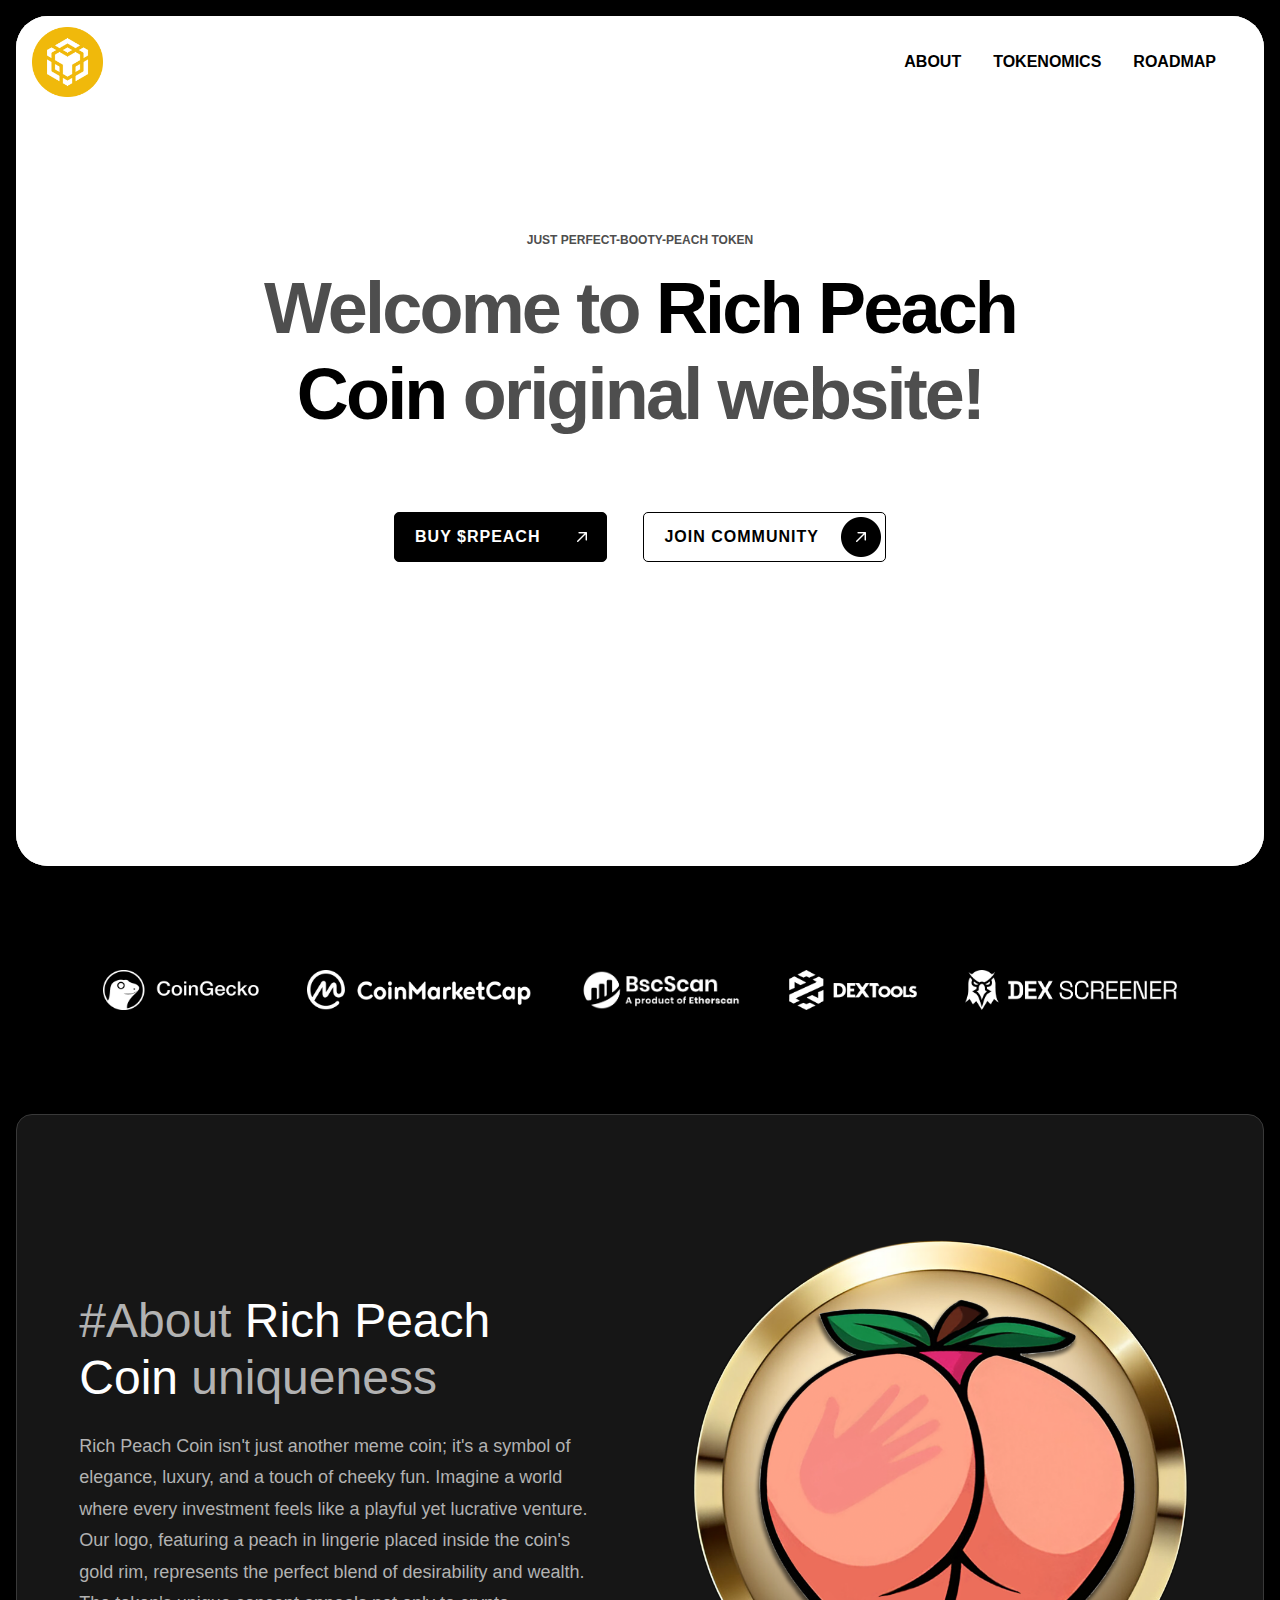
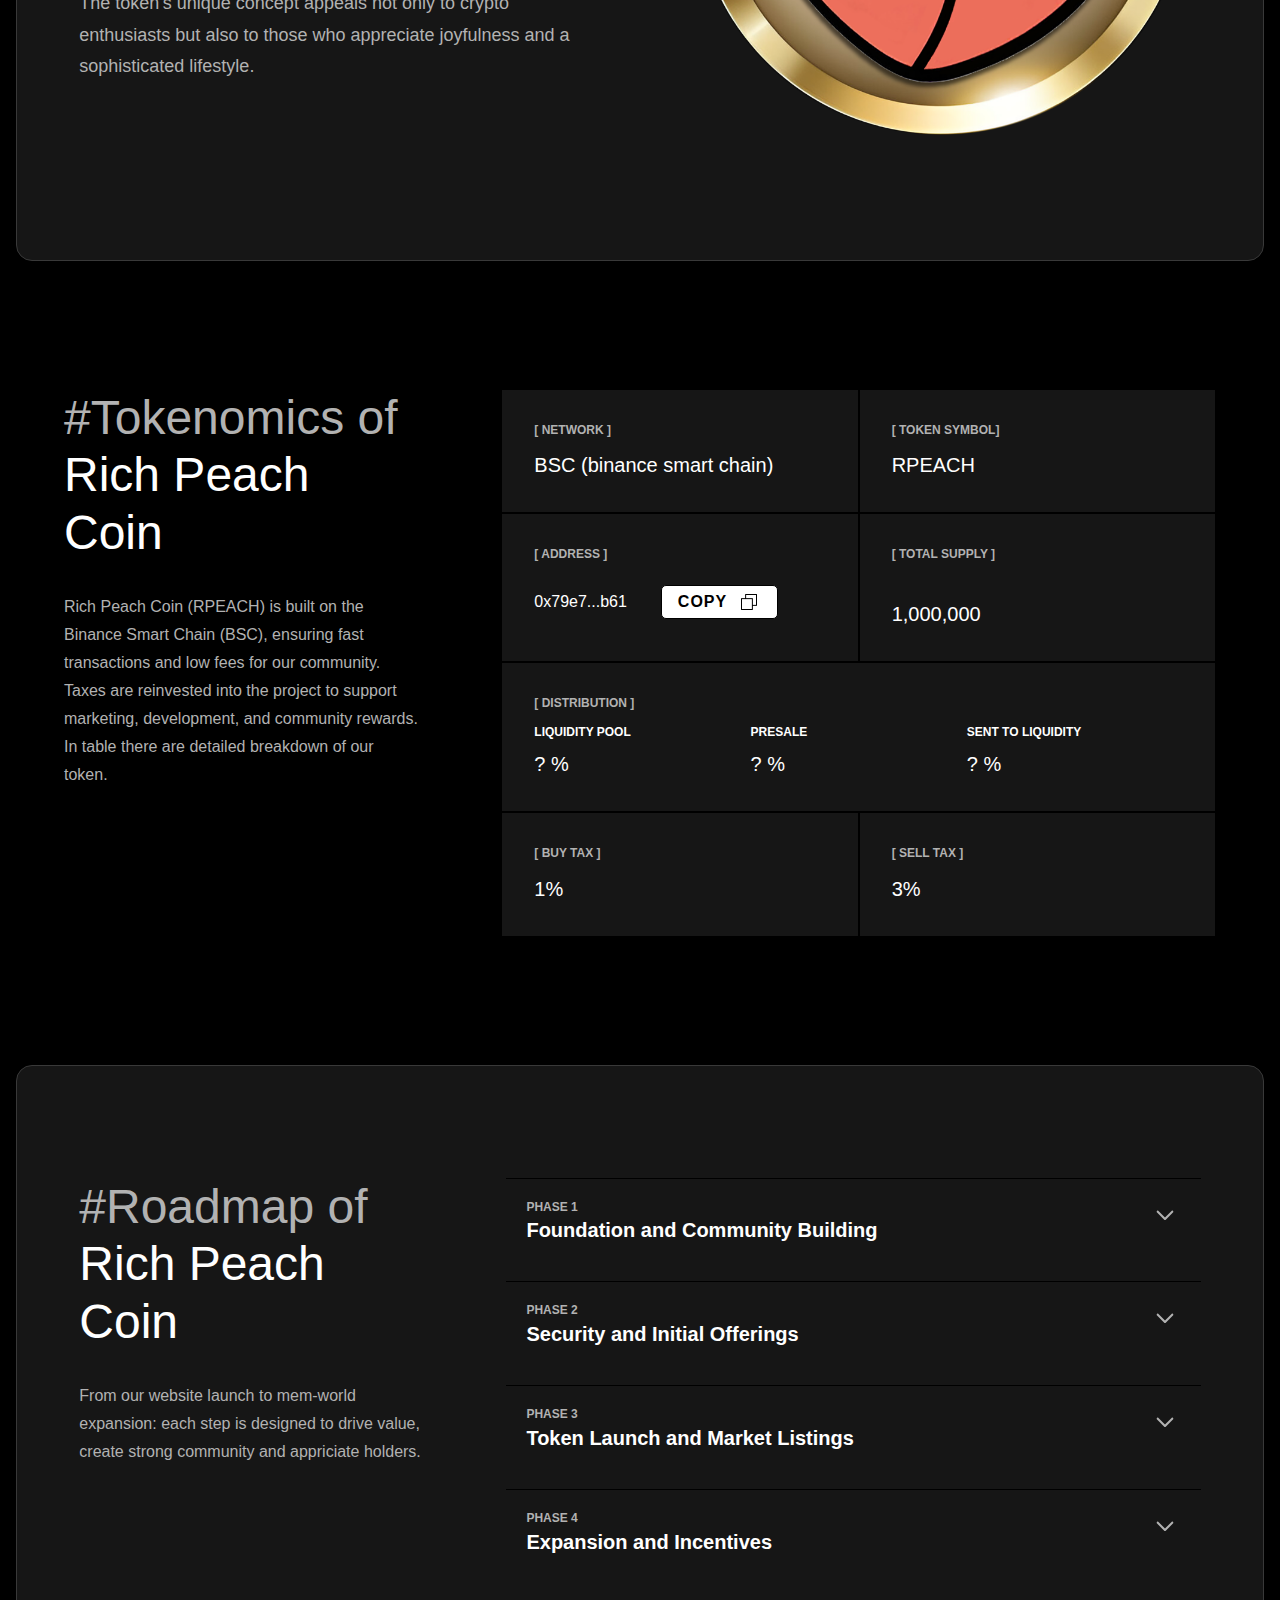
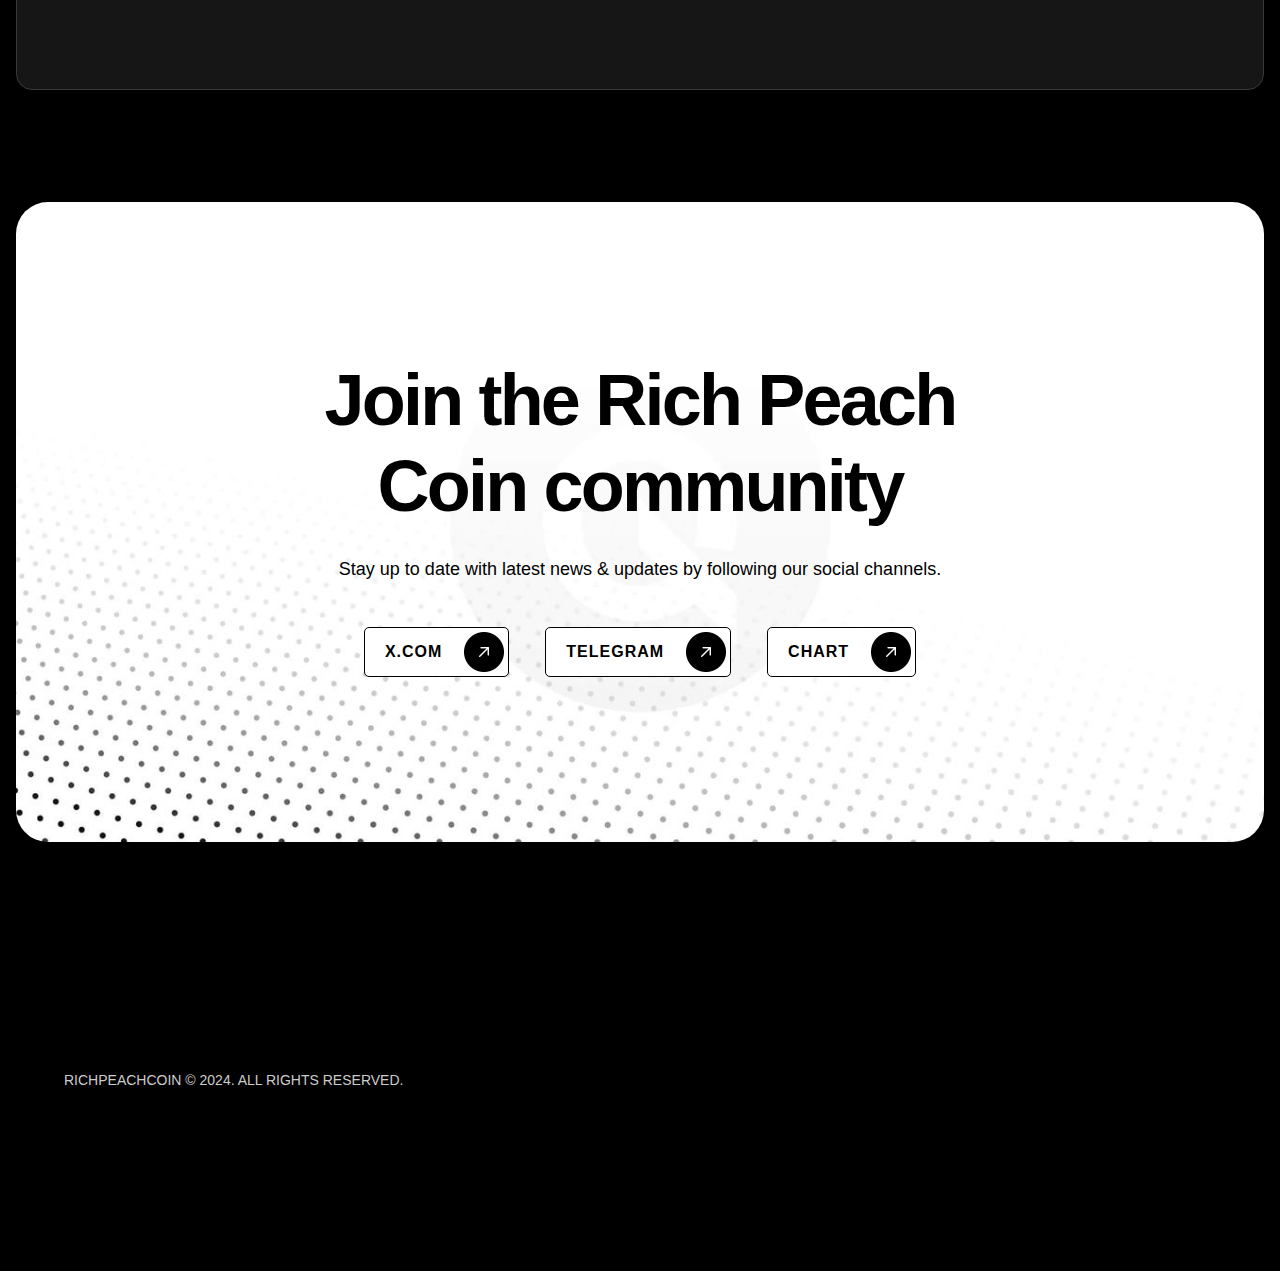
==== commit 80871cf1: "Update index.html" ====
--- a/index.html
+++ b/index.html
@@ -18,8 +18,6 @@
          -o-font-smoothing: antialiased;
          }
       </style>
-      <!-- [Attributes by Finsweet] Copy to clipboard -->
-      <script defer="" src="npm/%40finsweet/attributes-copyclip%401/copyclip.js"></script>
    </head>
    <body>
       <div class="page-wrapper">
@@ -244,7 +242,7 @@
                                                     <div>buy $RPEACH</div>
                                                     <img src="img/660925b2a9a1ca9e3d3779d5_arrow-white.png" loading="lazy" alt="" class="icon-embed-medium">
                                                 </a>
-                                                <a href="https://t.me/richpeach_coin" target="_blank" class="button is-icon is-secondary is-alternate w-inline-block">
+                                                <a href="https://t.me/richpeachcoin" target="_blank" class="button is-icon is-secondary is-alternate w-inline-block">
                                                     <div>Join community</div>
                                                     <img src="img/660925b21e35a9bab6c3f33c_arrow-black.png" loading="lazy" alt="" class="icon-embed-medium">
                                                 </a>
@@ -559,7 +557,7 @@
                                     <div>X.COM</div>
                                     <img src="img/660925b21e35a9bab6c3f33c_arrow-black.png" loading="lazy" alt="" class="icon-embed-medium">
                                  </a>
-                                 <a href="https://t.me/richpeachcoin" target="_blank" class="button is-icon is-secondary is-alternate w-inline-block">
+                                 <a href="https://t.me/+MKk0Uo43By03N2Nk" target="_blank" class="button is-icon is-secondary is-alternate w-inline-block">
                                     <div>Telegram</div>
                                     <img src="img/660925b21e35a9bab6c3f33c_arrow-black.png" loading="lazy" alt="" class="icon-embed-medium">
                                  </a>
--- a/css/qlix-site.webflow.6eeafff4b.css
+++ b/css/qlix-site.webflow.6eeafff4b.css
@@ -3388,8 +3388,8 @@
 }
 
 .padding-section-large.padding-bottom {
-  padding-top: 10rem;
-  padding-bottom: 10rem;
+  padding-top: 24rem;
+  padding-bottom: 24rem;
 }
 
 .spacer-tiny {
@@ -4099,6 +4099,7 @@
   background-color: var(--base-color-brand--white);
   border-radius: 32px;
   position: relative;
+  height: 850px;
   overflow: hidden;
 }
 
@@ -4260,7 +4261,7 @@
 
 .video-overlay-layer {
   z-index: 1;
-  background-color: rgba(255, 255, 255, .86);
+  background-color: rgba(255, 255, 255, 0.7);
   position: absolute;
   top: 0%;
   bottom: 0%;
@@ -5131,15 +5132,20 @@
   }
 
   .padding-section-medium {
-    padding-top: 3rem;
-    padding-bottom: 3rem;
-  }
-
-  .padding-section-large, .padding-section-large.padding-bottom {
-    padding-top: 4rem;
-    padding-bottom: 4rem;
-  }
-
+    padding-top: 4.5rem;
+    padding-bottom: 4.5rem;
+  }
+
+  .padding-section-large,  {
+    padding-top: 7rem;
+    padding-bottom: 7rem;
+  }
+
+  .padding-section-large.padding-bottom {
+      padding-top: 24rem;
+    padding-bottom: 24rem;
+  }
+  
   .spacer-xsmall {
     padding-top: .75rem;
   }
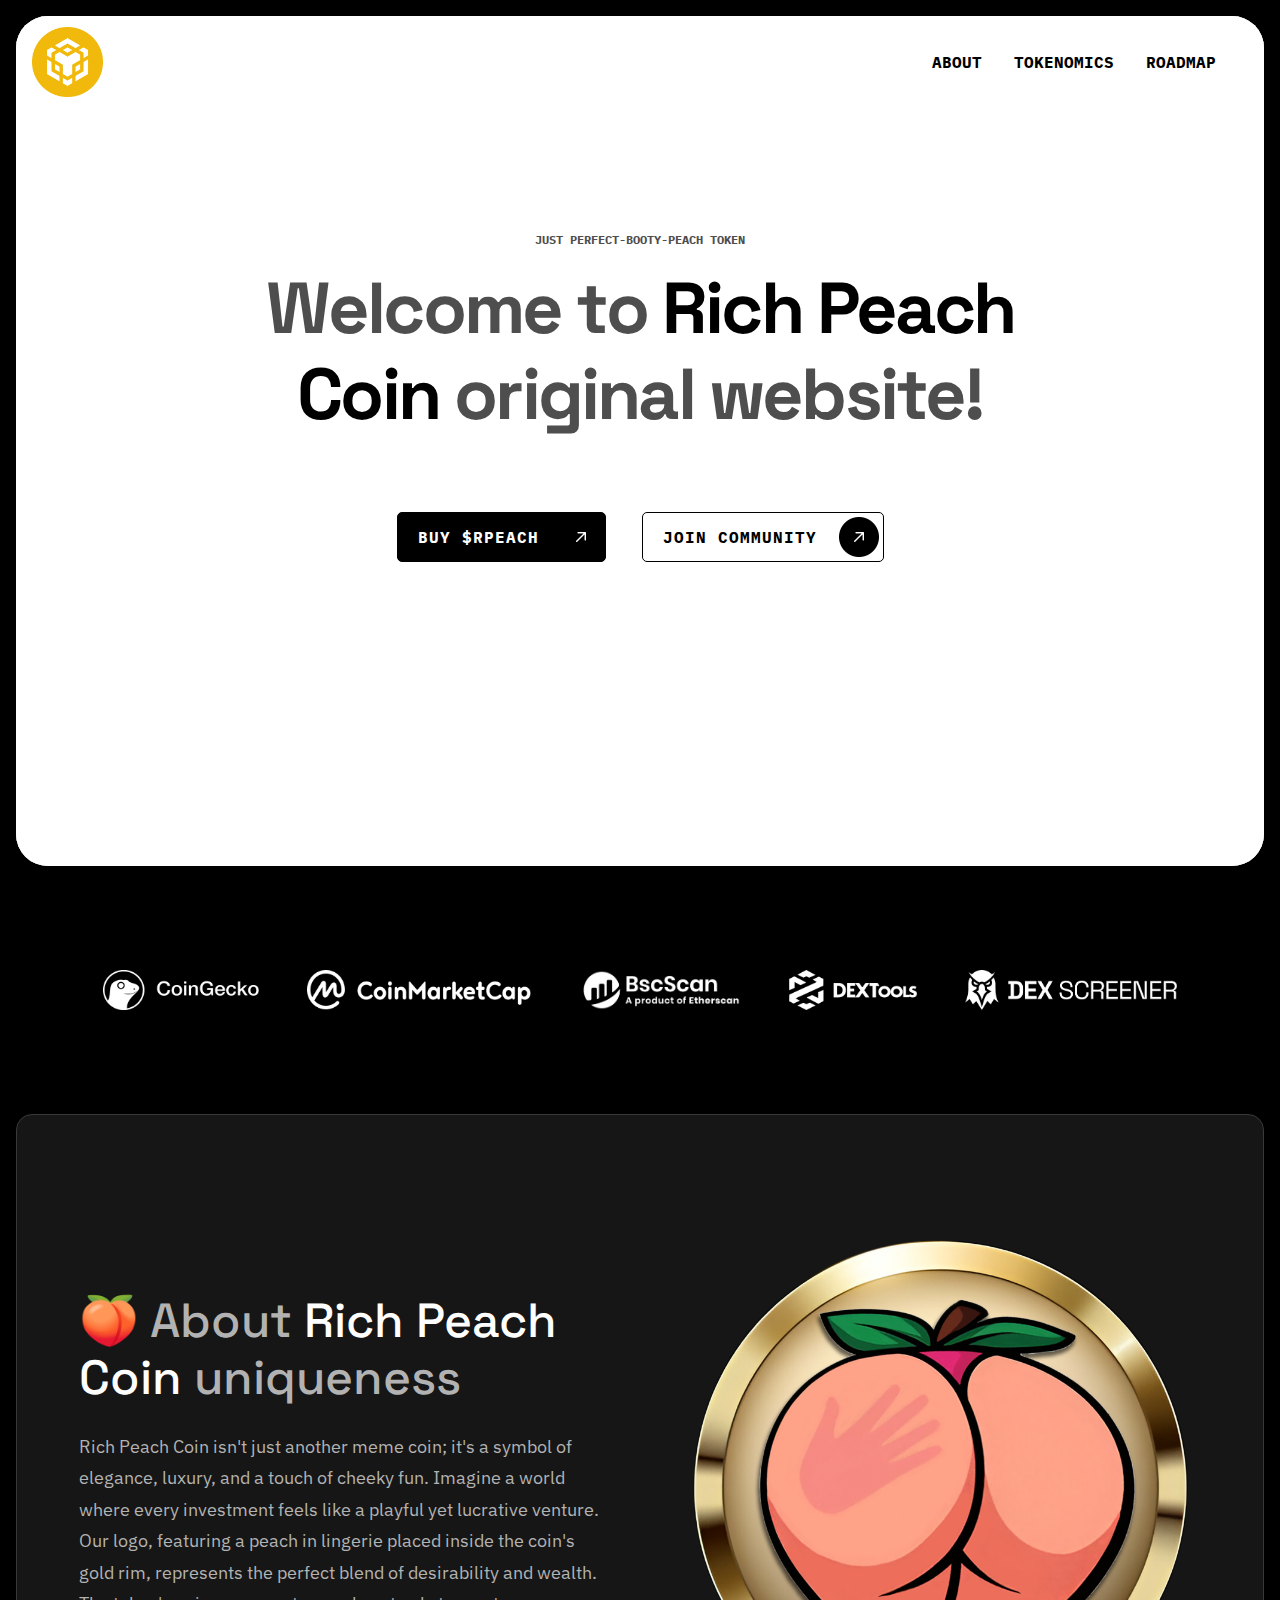
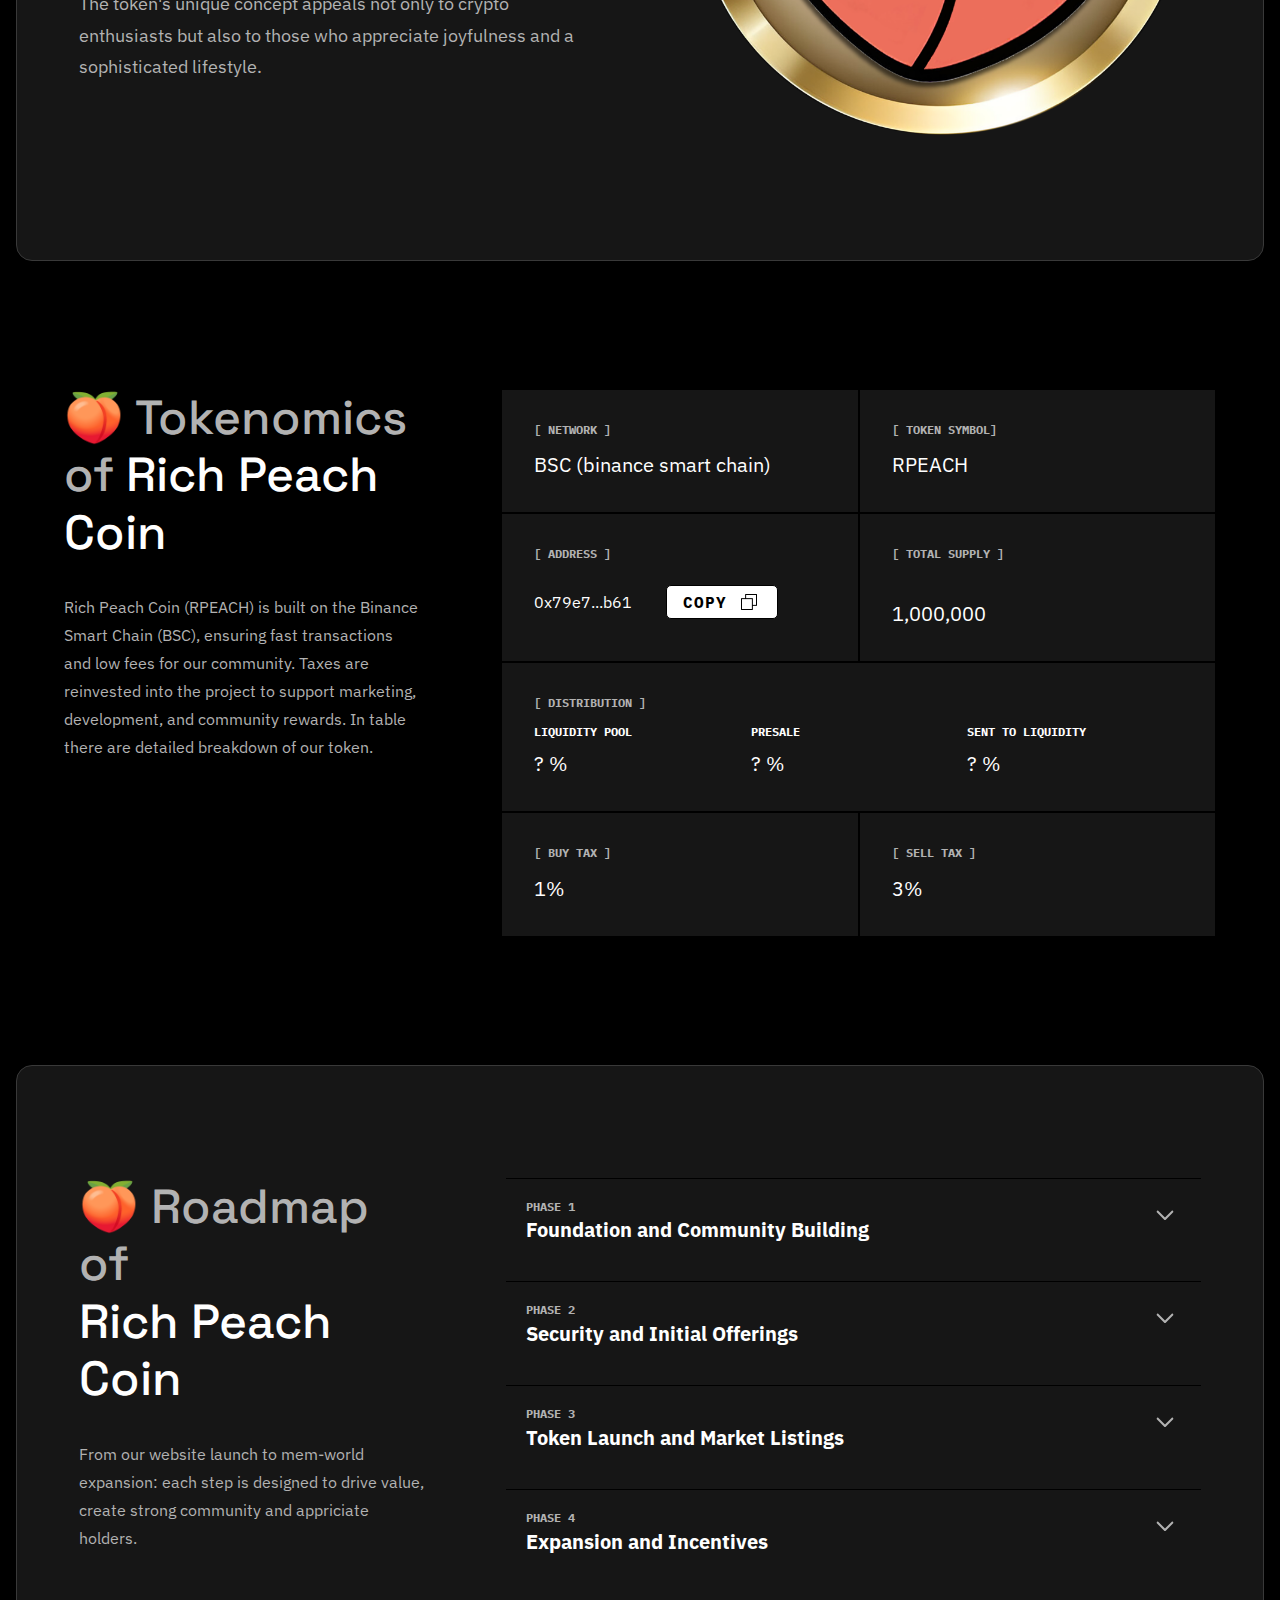
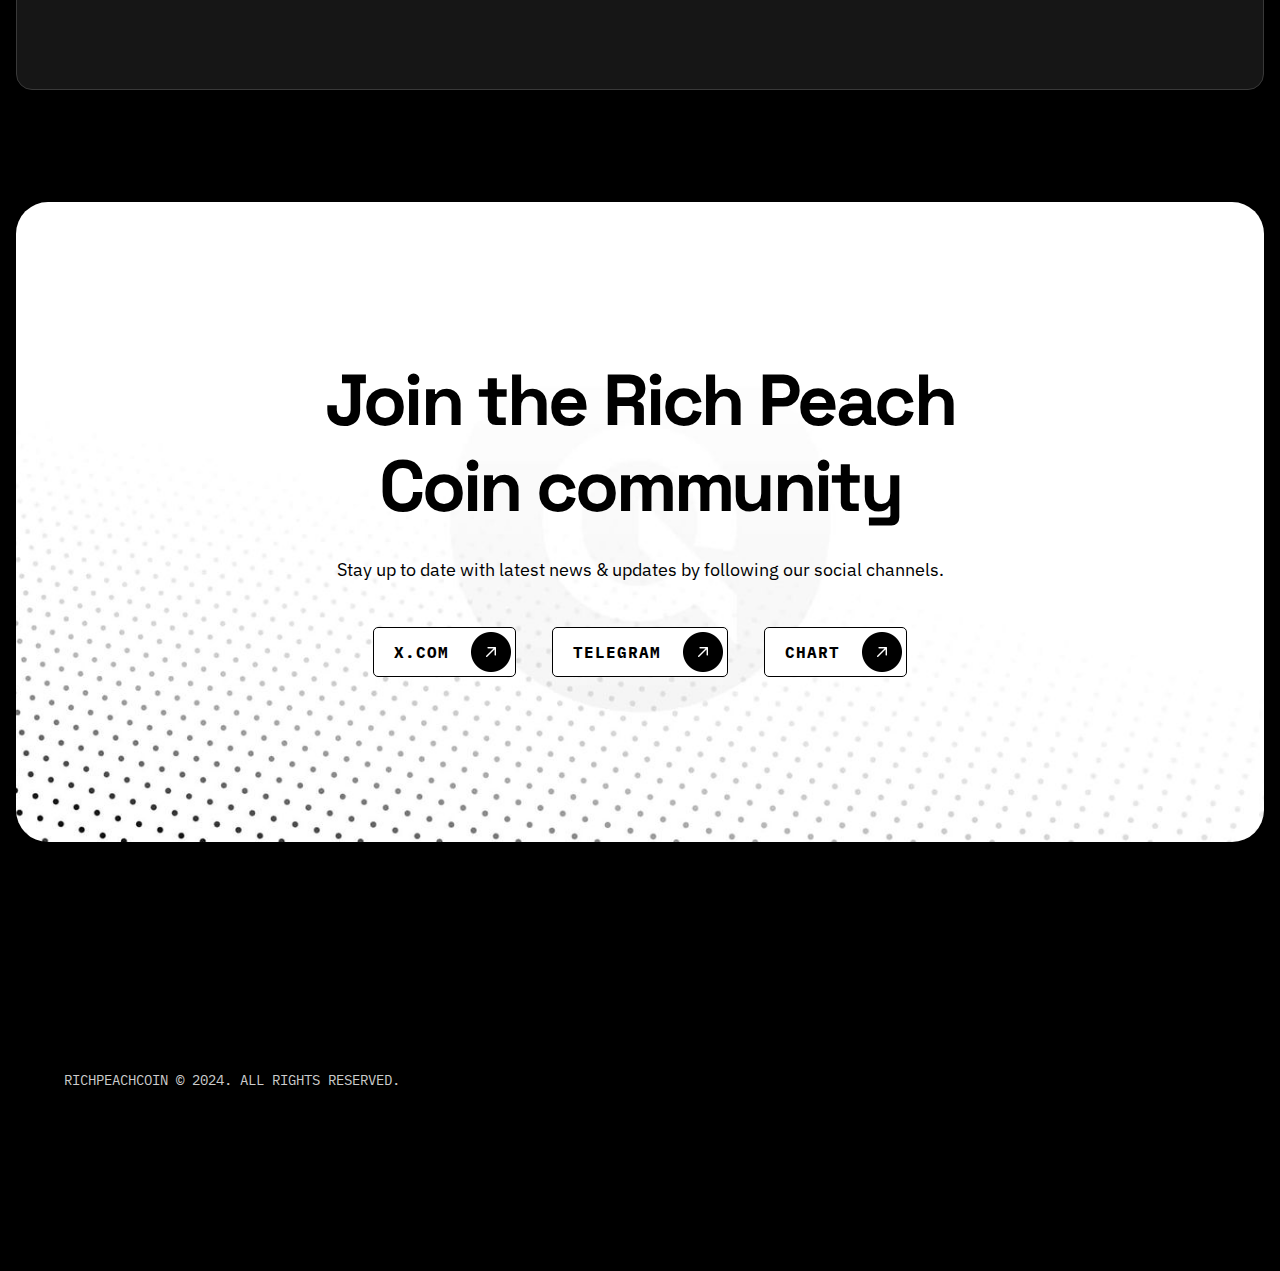
==== commit 27462157: "Update index.html" ====
--- a/index.html
+++ b/index.html
@@ -285,7 +285,7 @@
                                      <div class="w-layout-grid layout1_component inverse-mobile">
                                         <div class="layout1_content">
                                           <div class="margin-bottom margin-small">
-                                            <h2> #About <span class="highlight">Rich Peach Coin</span> uniqueness</h2>
+                                            <h2>🍑 About <span class="highlight">Rich Peach Coin</span> uniqueness</h2>
                                           </div>
                                             <p class="text-size-medium">Rich Peach Coin isn't just another meme coin; it's a symbol of elegance, luxury, and a touch of cheeky fun. Imagine a world where every investment feels like a playful yet lucrative venture. Our logo, featuring a peach in lingerie placed inside the coin's gold rim, represents the perfect blend of desirability and wealth. The token's unique concept appeals not only to crypto enthusiasts but also to those who appreciate joyfulness and a sophisticated lifestyle.</p>
                                           </div>
@@ -305,7 +305,7 @@
                            <div class="content22_content-left">
                               <div>
                                  <div class="margin-bottom margin-medium">
-                                    <h2 class="heading-2"> #Tokenomics of <span class="highlight"> Rich Peach Coin </span></h2>
+                                    <h2 class="heading-2">🍑 Tokenomics of <span class="highlight"> Rich Peach Coin </span></h2>
                                  </div>
                                  <div class="text-rich-text w-richtext">
                                     <p>Rich Peach Coin (RPEACH) is built on the Binance Smart Chain (BSC), ensuring fast transactions and low fees for our community. Taxes are reinvested into the project to support marketing, development, and community rewards. In table there are detailed breakdown of our token.</p>
@@ -382,7 +382,7 @@
                                  <div class="content22_content-left">
                                     <div>
                                        <div class="margin-bottom margin-medium">
-                                          <h2 class="heading-2"> #Roadmap of <br>‍<span class="highlight">Rich Peach Coin </span></h2>
+                                          <h2 class="heading-2">🍑 Roadmap of <br>‍<span class="highlight">Rich Peach Coin </span></h2>
                                        </div>
                                        <div class="text-rich-text w-richtext">
                                           <p>From our website launch to mem-world expansion: each step is designed to drive value, create strong community and appriciate holders.</p>
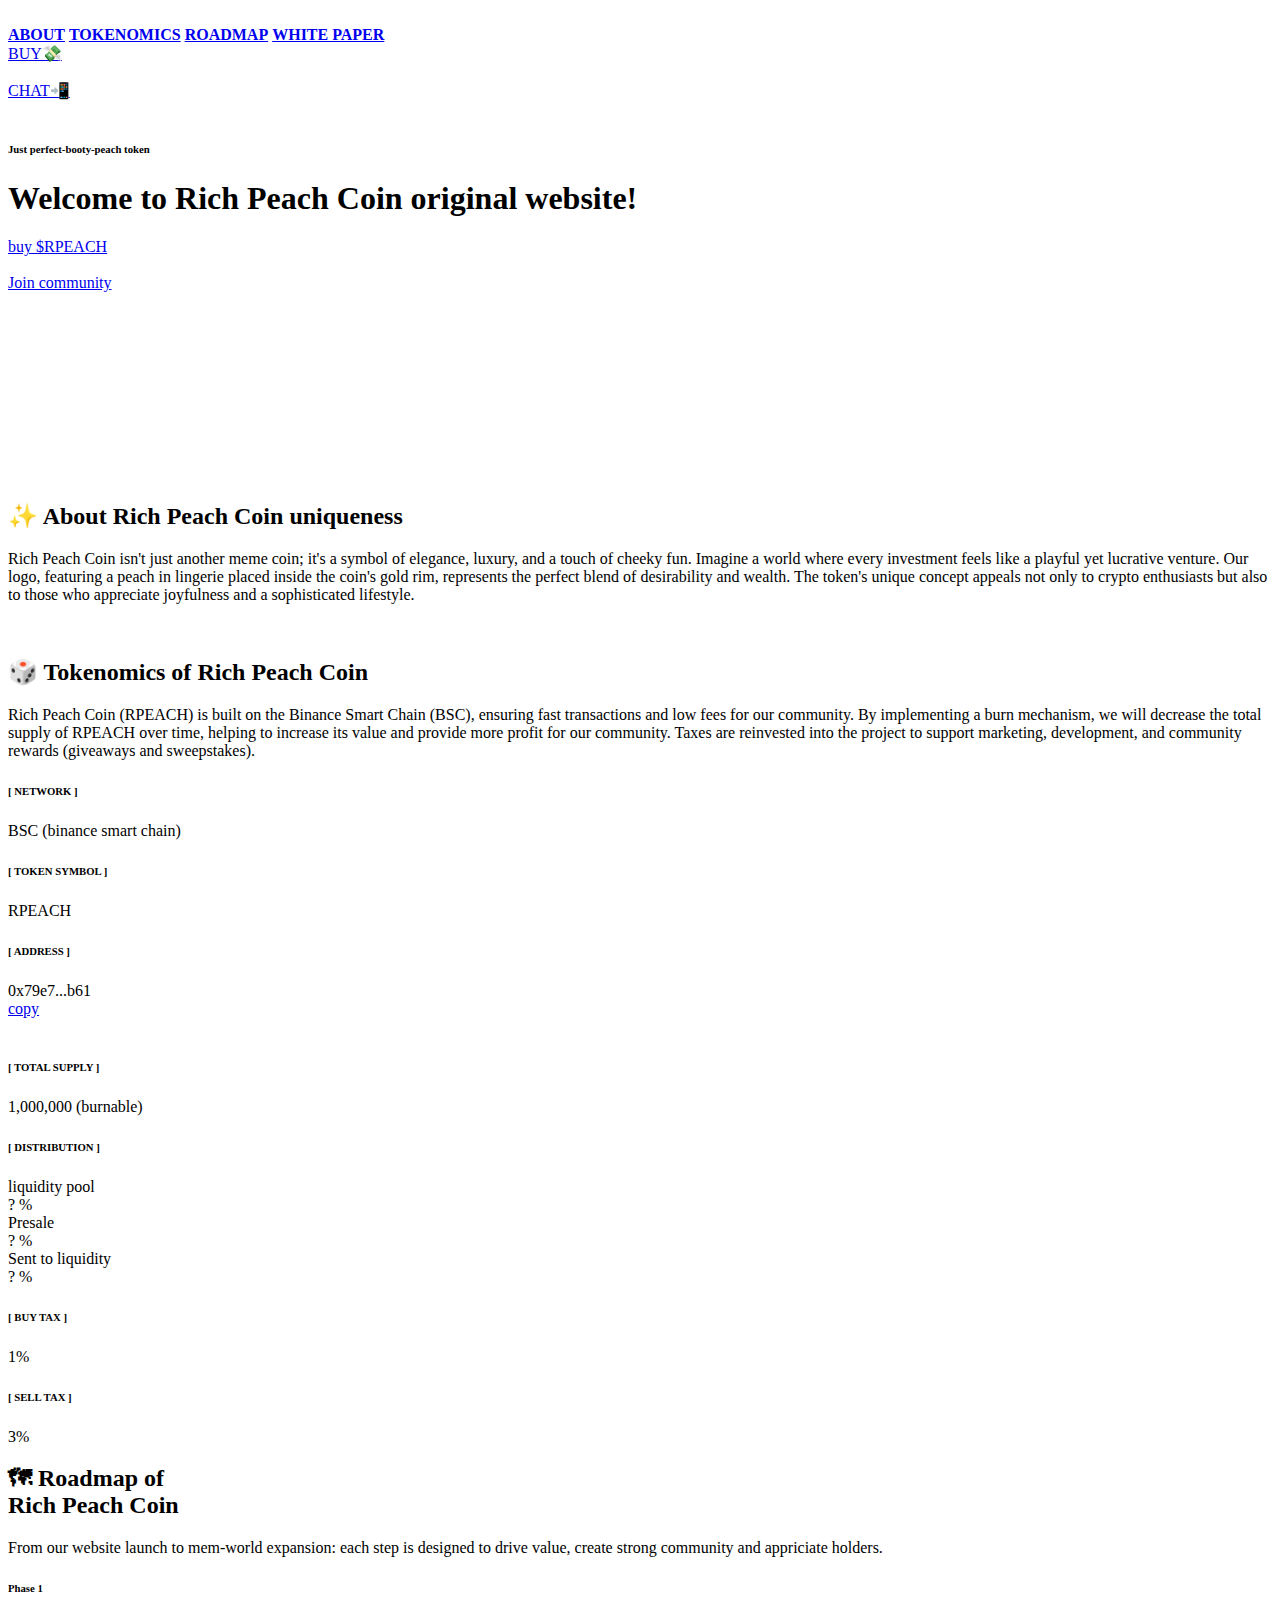
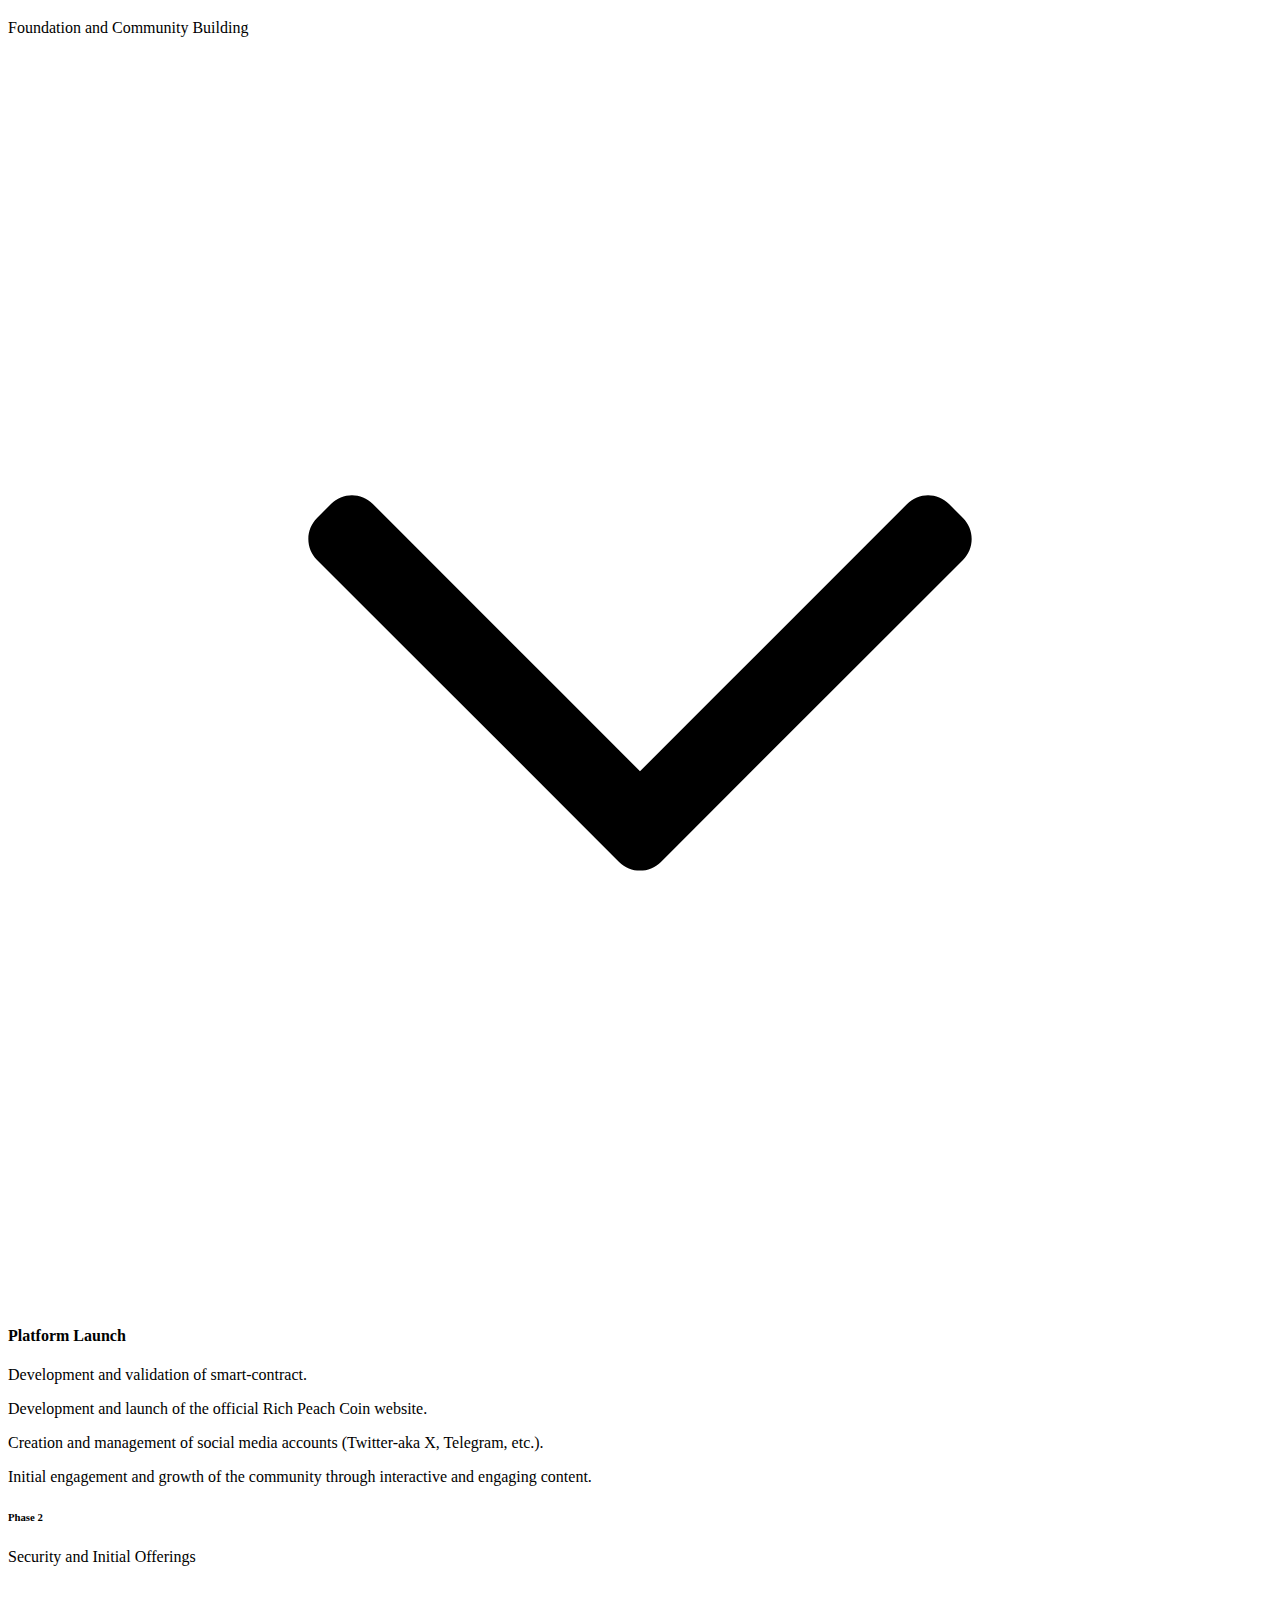
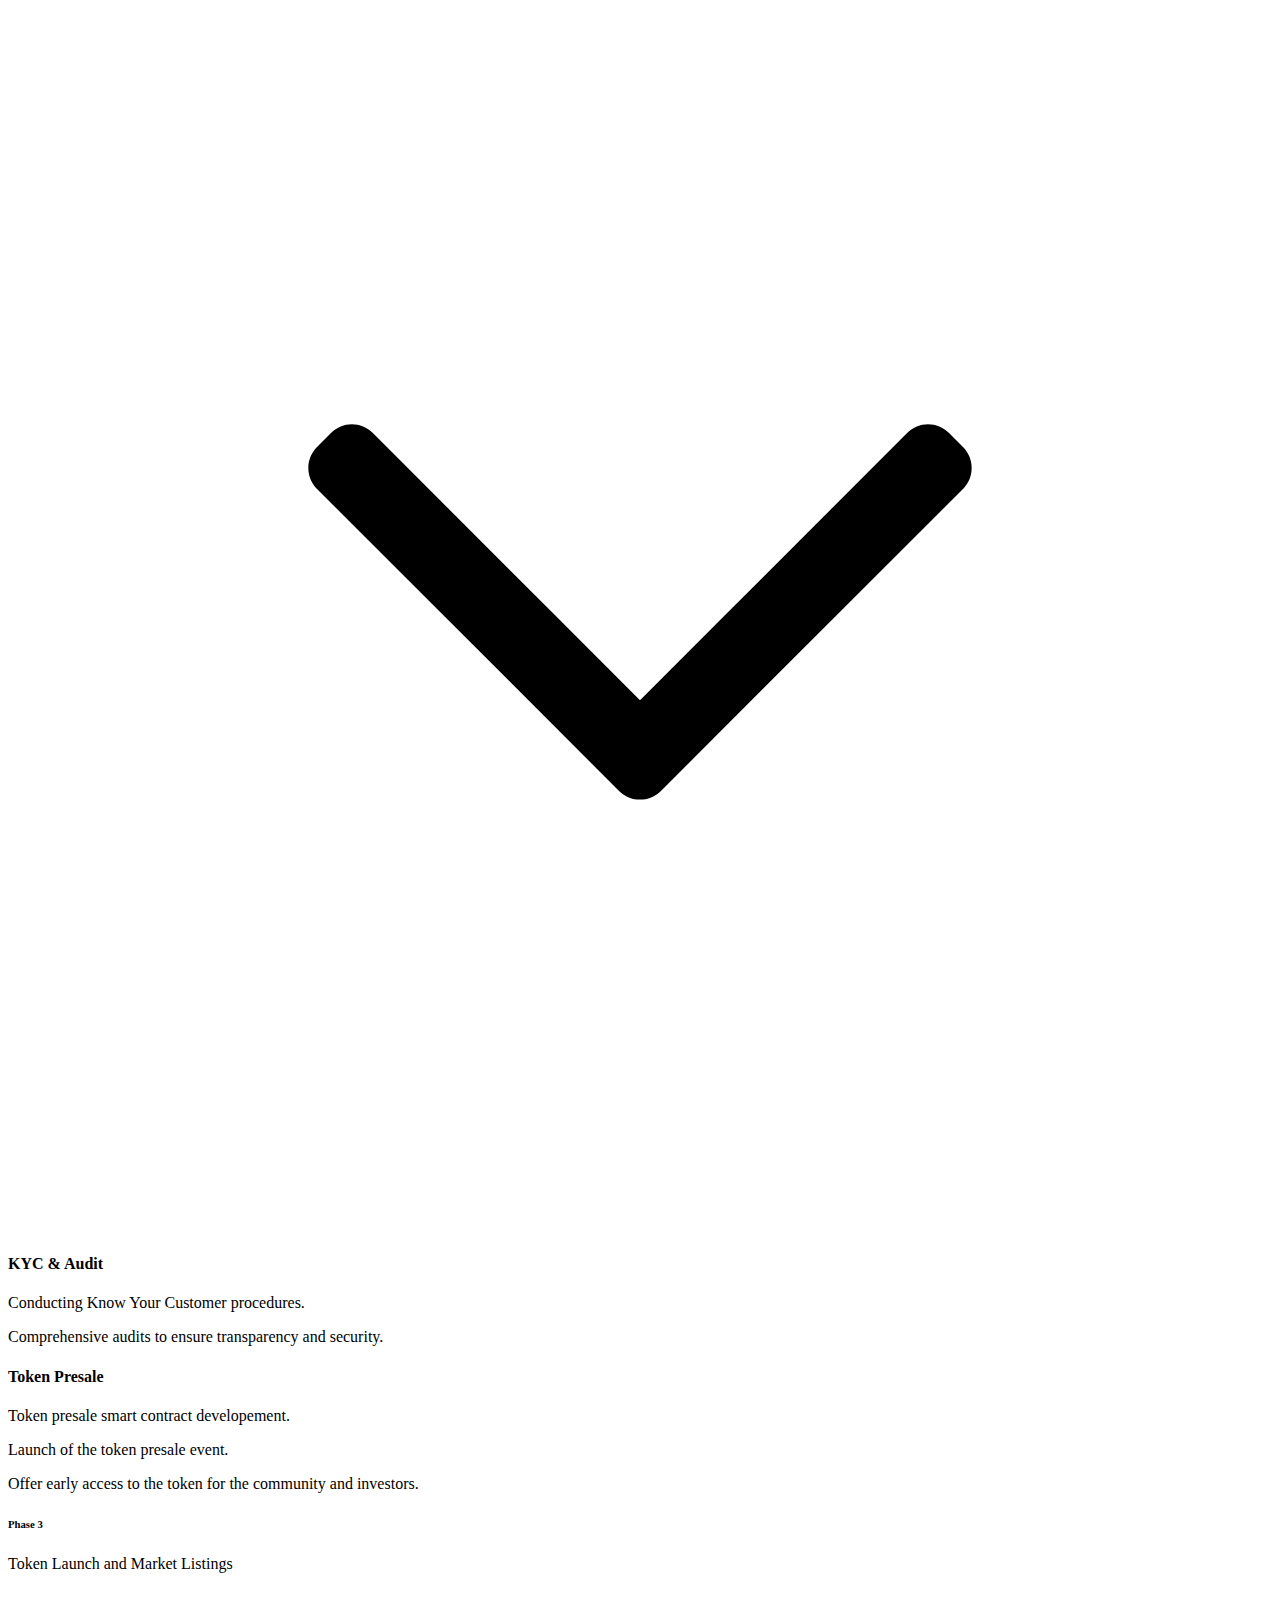
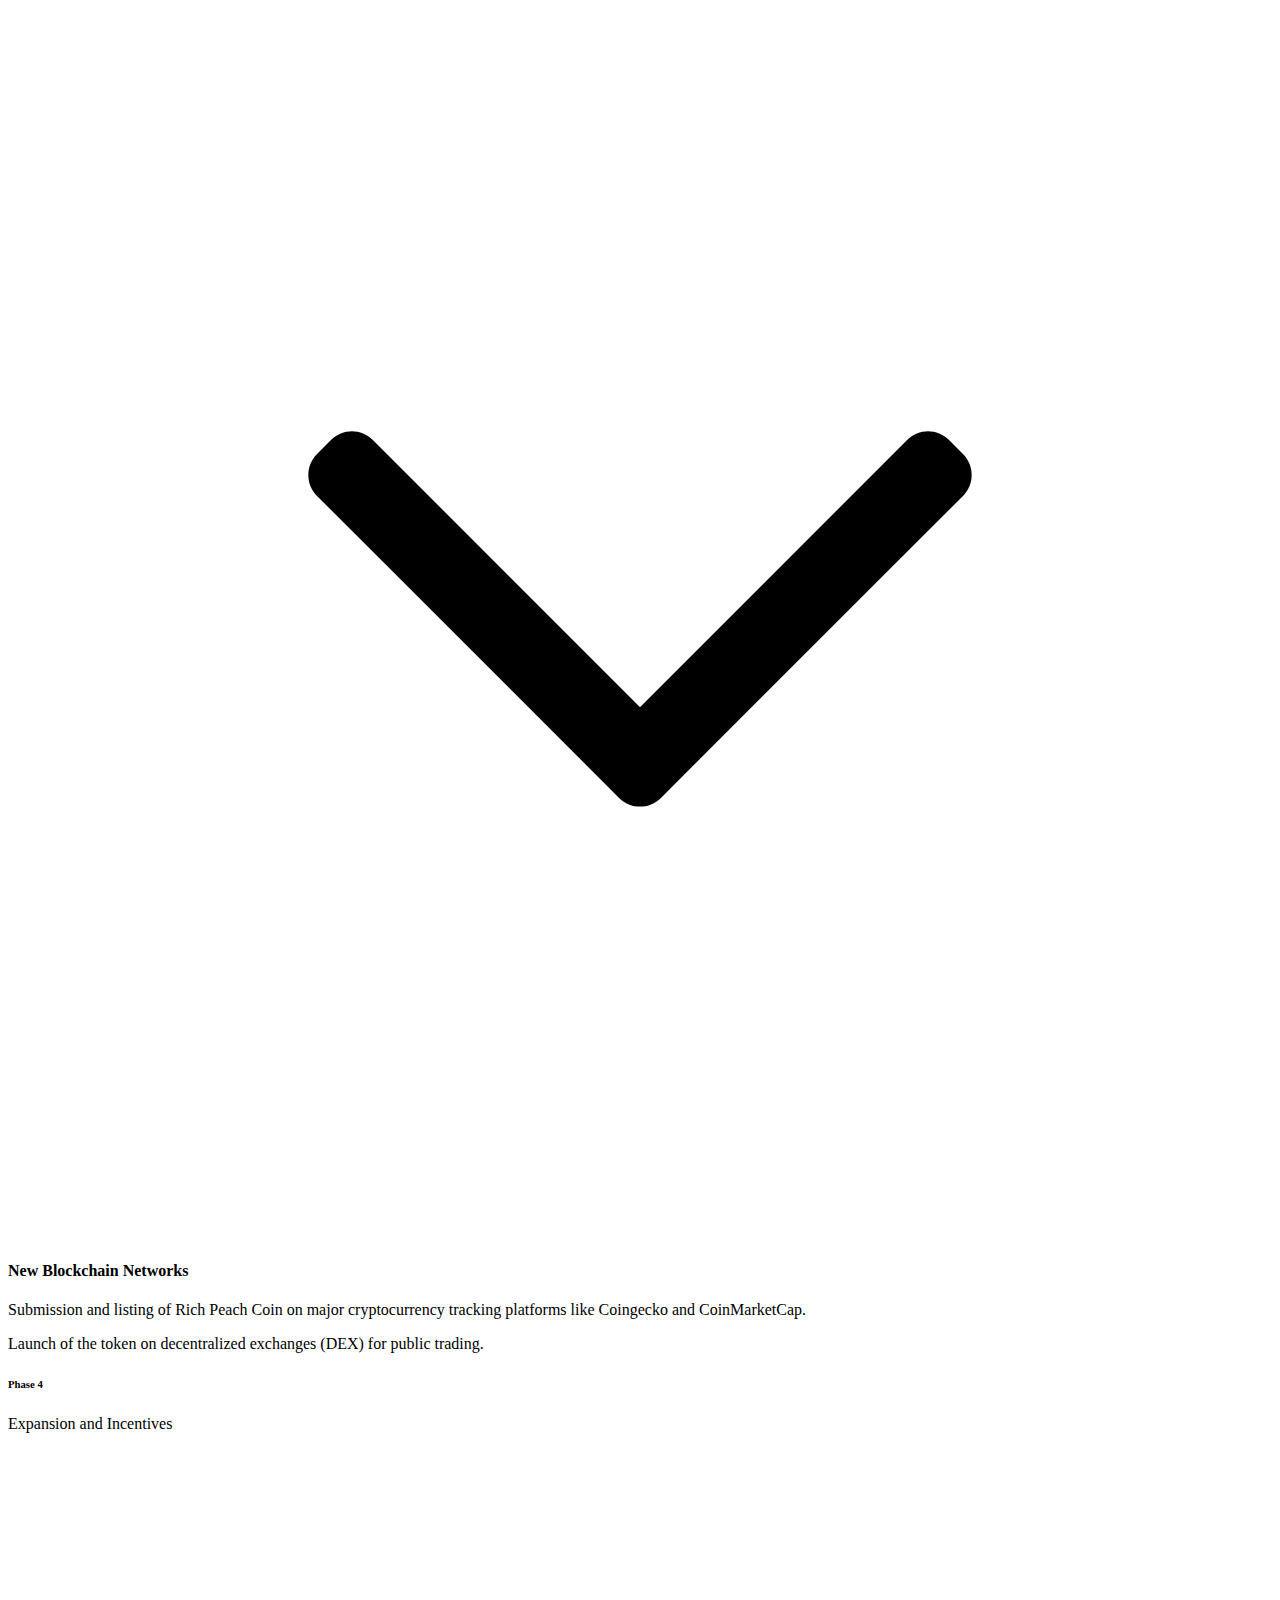
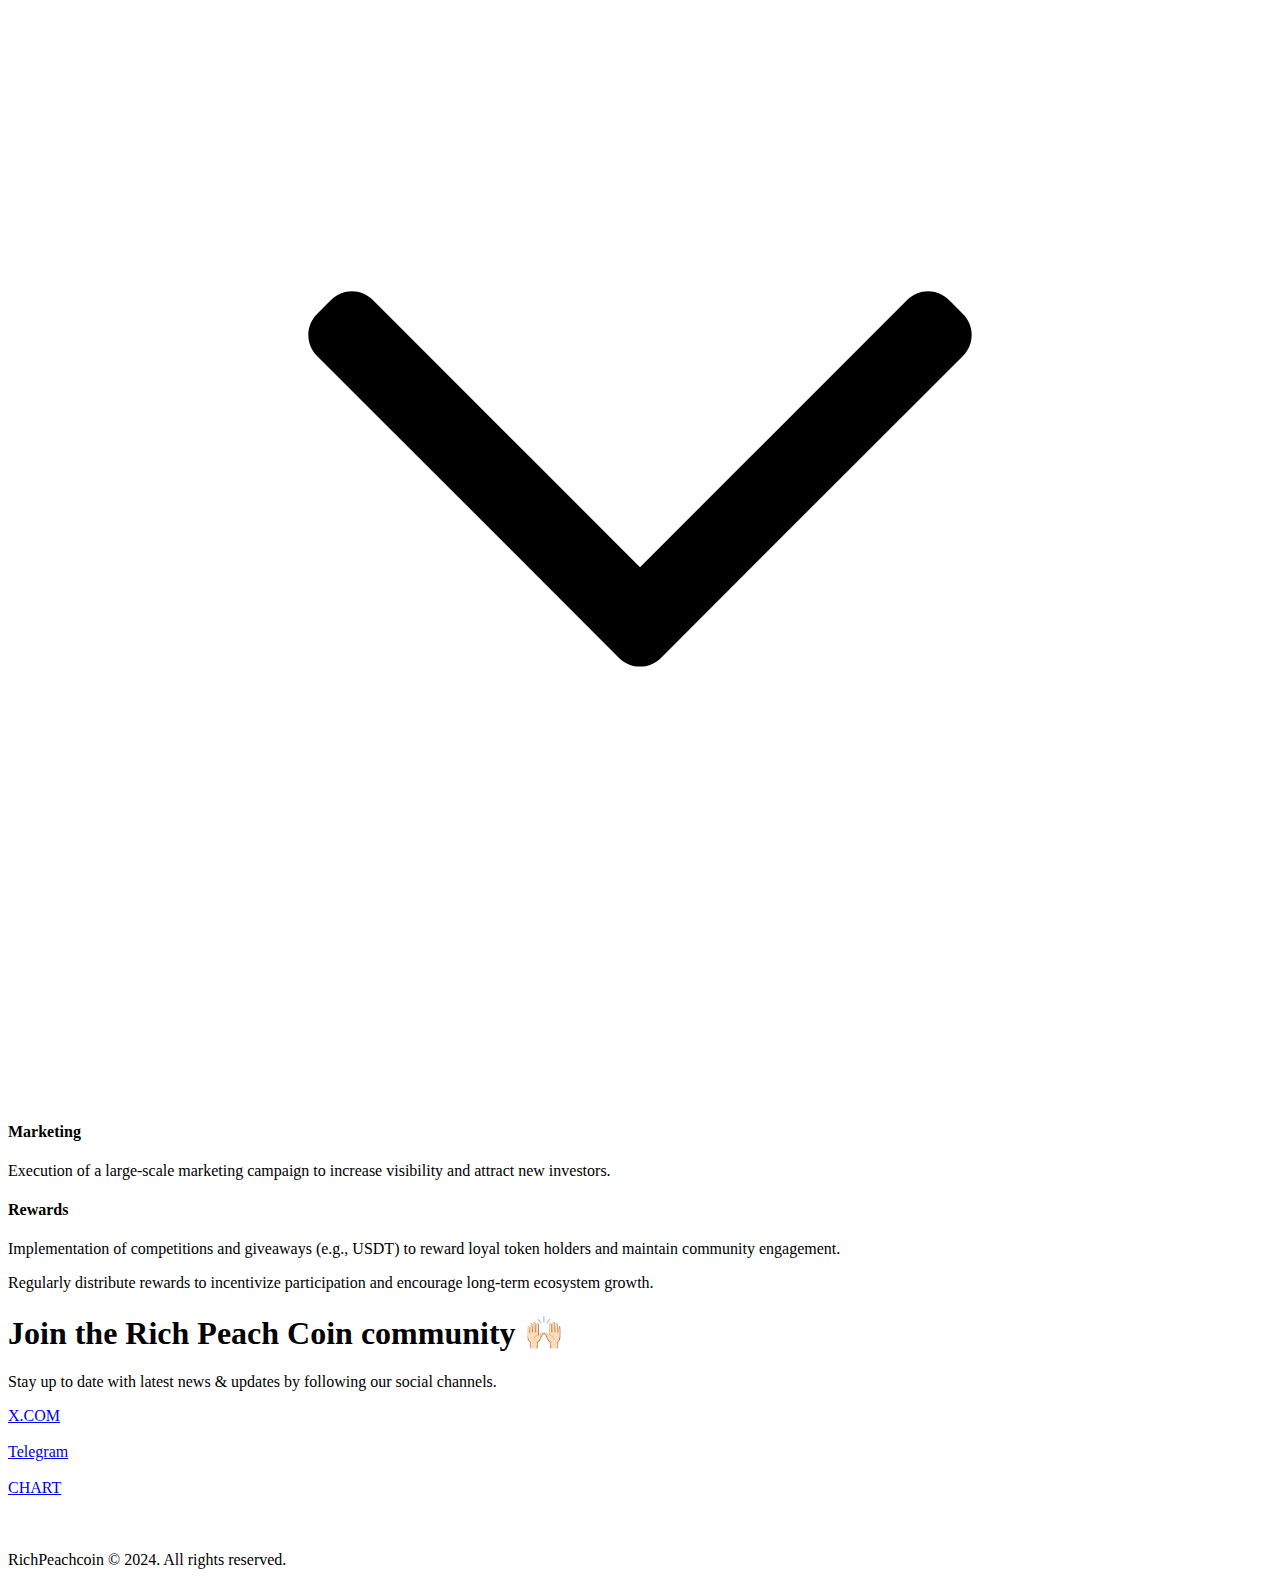
==== commit 2b8f6b35: "Add files via upload" ====
--- a/index.html
+++ b/index.html
@@ -4,10 +4,10 @@
       <meta charset="utf-8">
       <title>RICH PEACH COIN</title>
       <meta content="width=device-width, initial-scale=1" name="viewport">
-      <link href="css/qlix-site.webflow.6eeafff4b.css" rel="stylesheet" type="text/css">
+      <link href="css/main_richpeach_style.css" rel="stylesheet" type="text/css">
       <link href="https://fonts.googleapis.com" rel="preconnect">
       <link href="https://fonts.gstatic.com" rel="preconnect" crossorigin="anonymous">
-      <script src="ajax/libs/webfont/1.6.26/webfont.js" type="text/javascript"></script><script type="text/javascript">WebFont.load({  google: {    families: ["Inconsolata:400,700","IBM Plex Mono:regular","IBM Plex Sans:regular,600","Space Grotesk:500,700"]  }});</script><script type="text/javascript">!function(o,c){var n=c.documentElement,t=" w-mod-";n.className+=t+"js",("ontouchstart"in o||o.DocumentTouch&&c instanceof DocumentTouch)&&(n.className+=t+"touch")}(window,document);</script>
+      <script src="js/webfont_changer.js" type="text/javascript"></script><script type="text/javascript">WebFont.load({  google: {    families: ["Inconsolata:400,700","IBM Plex Mono:regular","IBM Plex Sans:regular,600","Space Grotesk:500,700"]  }});</script><script type="text/javascript">!function(o,c){var n=c.documentElement,t=" w-mod-";n.className+=t+"js",("ontouchstart"in o||o.DocumentTouch&&c instanceof DocumentTouch)&&(n.className+=t+"touch")}(window,document);</script>
       <link href="img/662a0a56b823700dc76a1989_q32fav.png" rel="shortcut icon" type="image/x-icon">
       <link href="img/662a0a7237944f4cf8294a7f_q256webclip.png" rel="apple-touch-icon">
       <!-- Keep this css code to improve the font quality-->
@@ -205,12 +205,22 @@
                   <div class="hero-card">
                      <div data-animation="default" class="navbar1_component w-nav" data-easing2="ease" fs-scrolldisable-element="smart-nav" data-easing="ease" data-collapse="medium" data-w-id="731585dc-c3cd-3d33-0b02-ffc4e2f9363a" role="banner" data-duration="400">
                         <div class="navbar1_container">
-                           <a href="#" class="navbar1_logo-link w-nav-brand"><img src="img/bsc_logo.png" loading="lazy" width="70.5" alt="" class="navbar1_logo"></a>
+                           <a href="#" class="navbar1_logo-link w-nav-brand"><img src="img/richpeachcoin_logo.png" loading="lazy" width="70.5" alt="" class="navbar1_logo"></a>
                            <nav role="navigation" class="navbar1_menu is-page-height-tablet w-nav-menu navbar1_dropdown-list">
                               <a href="#about" class="navbar1_link w-nav-link"><strong>ABOUT</strong></a>
                               <a href="#tokenomics" class="navbar1_link w-nav-link"><strong>TOKENOMICS</strong></a>
                               <a href="#roadmap" class="navbar1_link w-nav-link"><strong>ROADMAP</strong></a>
-                              <div class="navbar1_menu-buttons"></div>
+                              <a href="RPEACH_white_paper.pdf" target="_blank" class="pdf_link w-nav-link"><strong>WHITE PAPER</strong></a>
+                              <div class="navbar1_menu-buttons">
+                                 <a href="https://pancakeswap.finance/swap?inputCurrency=0x55d398326f99059fF775485246999027B3197955&outputCurrency=0x79e7ab2293e4ddf36e060c4388105201b6447b61" target="_blank" class="button is-icon is-alternate w-inline-block">
+                                    <div>BUY💸</div>
+                                    <img src="img/arrow-white.png" loading="lazy" alt="" class="icon-embed-small">
+                                </a>
+                                <a href="https://t.me/richpeachcoin" target="_blank" class="button is-icon is-secondary is-alternate w-inline-block">
+                                    <div>CHAT📲</div>
+                                    <img src="img/arrow-black.png" loading="lazy" alt="" class="icon-embed-small">
+                                </a>
+                              </div>
                            </nav>                           
                            <div class="navbar1_menu-button w-nav-button">
                               <div class="menu-icon1">
@@ -238,13 +248,13 @@
                                           </div>
                                           <div>
                                              <div class="button-group">
-                                                <a href="404.html" target="_self" class="button is-icon is-alternate w-inline-block">
+                                                <a href="https://pancakeswap.finance/swap?inputCurrency=0x55d398326f99059fF775485246999027B3197955&outputCurrency=0x79e7ab2293e4ddf36e060c4388105201b6447b61" target="_blank" class="button is-icon is-alternate w-inline-block">
                                                     <div>buy $RPEACH</div>
-                                                    <img src="img/660925b2a9a1ca9e3d3779d5_arrow-white.png" loading="lazy" alt="" class="icon-embed-medium">
+                                                    <img src="img/arrow-white.png" loading="lazy" alt="" class="icon-embed-medium">
                                                 </a>
                                                 <a href="https://t.me/richpeachcoin" target="_blank" class="button is-icon is-secondary is-alternate w-inline-block">
                                                     <div>Join community</div>
-                                                    <img src="img/660925b21e35a9bab6c3f33c_arrow-black.png" loading="lazy" alt="" class="icon-embed-medium">
+                                                    <img src="img/arrow-black.png" loading="lazy" alt="" class="icon-embed-medium">
                                                 </a>
                                             </div>                                         
                                           </div>
@@ -257,10 +267,10 @@
                      </div>
                      <div class="header33_background-video-wrapper">
                         <div class="video-overlay-layer"></div>
-                        <div data-poster-url="https://assets-global.website-files.com/img/660c128998e83e67f0783471_My Video 1-poster-00001.jpg" data-video-urls="https://assets-global.website-files.com/img/660c128998e83e67f0783471_My Video 1-transcode.mp4,https://assets-global.website-files.com/img/660c128998e83e67f0783471_My Video 1-transcode.webm" data-autoplay="true" data-loop="true" data-wf-ignore="true" data-beta-bgvideo-upgrade="false" class="header33_background-video w-background-video w-background-video-atom">
+                        <div data-autoplay="true" data-loop="true" data-wf-ignore="true" data-beta-bgvideo-upgrade="false" class="header33_background-video w-background-video w-background-video-atom">
                            <video id="8f01f624-4156-04b8-b086-6fbb40a445f6-video" autoplay="" loop="" style="background-image:url(&quot;img/660c128998e83e67f0783471_My Video 1-poster-00001.jpg&quot;)" muted="" playsinline="" data-wf-ignore="true" data-object-fit="cover">
-                              <source src="img/660c128998e83e67f0783471_My%20Video%201-transcode.mp4" data-wf-ignore="true">
-                              <source src="img/660c128998e83e67f0783471_My%20Video%201-transcode.webm" data-wf-ignore="true">
+                              <source src="img/backgroundvideo.mp4" data-wf-ignore="true">
+                              <source src="img/backgroundvideo.webm" data-wf-ignore="true">
                            </video>
                         </div>
                      </div>
@@ -271,7 +281,7 @@
                <div class="padding-global-2">
                   <div class="container-large">
                      <div class="padding-section-medium">
-                        <div class="logo1_component"><a href="404.html" target="_self" class="logo-link w-inline-block"><img src="img/6647e295c8b4d3cfebd3f0d8_coingecko.png" loading="lazy" alt="" class="logo1_logo"></a><a href="404.html" target="_self" class="logo-link w-inline-block"><img src="img/6647e29536460e48bac4c5ae_cmc.png" loading="lazy" alt="" class="logo1_logo"></a><a href="404.html" target="_self" class="logo-link w-inline-block"><img src="img/BscScan.png" loading="lazy" alt="" class="logo1_logo"></a><a href="404.html" target="_self" class="logo-link w-inline-block"><img src="img/6647e295e1dd12dcbd29f0cf_dextools.png" loading="lazy" alt="" class="logo1_logo"></a><a href="404.html" target="_self" class="logo-link w-inline-block"><img src="img/6647e2957f44bb7ebfdb3142_dexscreener.png" loading="lazy" alt="" class="logo1_logo"></a></div>
+                        <div class="logo1_component"><a href="https://www.coingecko.com/en/coins/RPEACH" target="_blank" class="logo-link w-inline-block"><img src="img/6647e295c8b4d3cfebd3f0d8_coingecko.png" loading="lazy" alt="" class="logo1_logo"></a><a href="https://coinmarketcap.com/currencies/RPEACH/" target="_blank" class="logo-link w-inline-block"><img src="img/6647e29536460e48bac4c5ae_cmc.png" loading="lazy" alt="" class="logo1_logo"></a><a href="https://bscscan.com/token/0x79e7ab2293e4ddf36e060c4388105201b6447b61" target="_blank" class="logo-link w-inline-block"><img src="img/BscScan.png" loading="lazy" alt="" class="logo1_logo"></a><a href="https://www.dextools.io/app/en/bnb/pair-explorer/0x79e7ab2293e4ddf36e060c4388105201b6447b61?t=1716369662429" target="_blank" class="logo-link w-inline-block"><img src="img/6647e295e1dd12dcbd29f0cf_dextools.png" loading="lazy" alt="" class="logo1_logo"></a><a href="https://dexscreener.com/bsc/0x79e7ab2293e4ddf36e060c4388105201b6447b61" target="_blank" class="logo-link w-inline-block"><img src="img/6647e2957f44bb7ebfdb3142_dexscreener.png" loading="lazy" alt="" class="logo1_logo"></a></div>
                      </div>
                   </div>
                </div>
@@ -285,7 +295,7 @@
                                      <div class="w-layout-grid layout1_component inverse-mobile">
                                         <div class="layout1_content">
                                           <div class="margin-bottom margin-small">
-                                            <h2>🍑 About <span class="highlight">Rich Peach Coin</span> uniqueness</h2>
+                                            <h2>✨ About <span class="highlight">Rich Peach Coin</span> uniqueness</h2>
                                           </div>
                                             <p class="text-size-medium">Rich Peach Coin isn't just another meme coin; it's a symbol of elegance, luxury, and a touch of cheeky fun. Imagine a world where every investment feels like a playful yet lucrative venture. Our logo, featuring a peach in lingerie placed inside the coin's gold rim, represents the perfect blend of desirability and wealth. The token's unique concept appeals not only to crypto enthusiasts but also to those who appreciate joyfulness and a sophisticated lifestyle.</p>
                                           </div>
@@ -305,10 +315,10 @@
                            <div class="content22_content-left">
                               <div>
                                  <div class="margin-bottom margin-medium">
-                                    <h2 class="heading-2">🍑 Tokenomics of <span class="highlight"> Rich Peach Coin </span></h2>
+                                    <h2 class="heading-2">🎲 Tokenomics of <span class="highlight"> Rich Peach Coin </span></h2>
                                  </div>
                                  <div class="text-rich-text w-richtext">
-                                    <p>Rich Peach Coin (RPEACH) is built on the Binance Smart Chain (BSC), ensuring fast transactions and low fees for our community. Taxes are reinvested into the project to support marketing, development, and community rewards. In table there are detailed breakdown of our token.</p>
+                                    <p>Rich Peach Coin (RPEACH) is built on the Binance Smart Chain (BSC), ensuring fast transactions and low fees for our community. By implementing a burn mechanism, we will decrease the total supply of RPEACH over time, helping to increase its value and provide more profit for our community. Taxes are reinvested into the project to support marketing, development, and community rewards (giveaways and sweepstakes).</p>
                                  </div>
                               </div>
                            </div>
@@ -318,7 +328,7 @@
                                  <div class="text-size-large text-color-white">BSC (binance smart chain) </div>
                               </div>
                               <div class="tokenomics-card">
-                                 <h6>[ TOKEN SYMBOL]</h6>
+                                 <h6>[ TOKEN SYMBOL ]</h6>
                                  <div class="text-size-large text-color-white">RPEACH</div>
                               </div>
                               <div class="tokenomics-card">
@@ -333,7 +343,7 @@
                               </div>
                               <div class="tokenomics-card">
                                  <h6>[ TOTAL SUPPLY ]</h6>
-                                 <div class="text-size-large text-color-white">1,000,000</div>
+                                 <div class="text-size-large text-color-white">1,000,000 (burnable)</div>
                               </div>
                               <div id="w-node-_6538ca61-fca8-4aa2-bf81-9d1828c5da20-e0e5a0e8" class="tokenomics-card">
                                  <h6>[ DISTRIBUTION ]</h6>
@@ -382,7 +392,7 @@
                                  <div class="content22_content-left">
                                     <div>
                                        <div class="margin-bottom margin-medium">
-                                          <h2 class="heading-2">🍑 Roadmap of <br>‍<span class="highlight">Rich Peach Coin </span></h2>
+                                          <h2 class="heading-2">🗺 Roadmap of <br>‍<span class="highlight">Rich Peach Coin</span></h2>
                                        </div>
                                        <div class="text-rich-text w-richtext">
                                           <p>From our website launch to mem-world expansion: each step is designed to drive value, create strong community and appriciate holders.</p>
@@ -423,7 +433,7 @@
                                              </div>
                                           </div>
                                        </div>
-                                    </div>                                    
+                                    </div>                           
                                     <div class="faq1_accordion">
                                        <div class="faq1_question in-card" onclick="toggleAccordion(this)">
                                            <div class="step-title">
@@ -530,8 +540,6 @@
                                      </div>
                                  </div>
                              </div>                             
-                                 </div>
-                              </div>
                            </div>
                         </div>
                      </div>
@@ -546,7 +554,7 @@
                            <div class="max-width-large">
                               <div class="text-align-center">
                                  <div class="margin-bottom margin-small">
-                                    <h1 class="text-color-black">Join the Rich Peach Coin community</h1>
+                                    <h1 class="text-color-black">Join the Rich Peach Coin community 🙌🏻</h1>
                                  </div>
                                  <p class="text-size-medium text-color-black">Stay up to date with latest news &amp; updates by following our social channels.</p>
                               </div>
@@ -555,15 +563,15 @@
                               <div class="button-group">
                                  <a href="https://x.com/RichPeachCoin" target="_blank" class="button is-icon is-secondary is-alternate w-inline-block">
                                     <div>X.COM</div>
-                                    <img src="img/660925b21e35a9bab6c3f33c_arrow-black.png" loading="lazy" alt="" class="icon-embed-medium">
+                                    <img src="img/arrow-black.png" loading="lazy" alt="" class="icon-embed-medium">
                                  </a>
-                                 <a href="https://t.me/+MKk0Uo43By03N2Nk" target="_blank" class="button is-icon is-secondary is-alternate w-inline-block">
+                                 <a href="https://t.me/richpeachcoin" target="_blank" class="button is-icon is-secondary is-alternate w-inline-block">
                                     <div>Telegram</div>
-                                    <img src="img/660925b21e35a9bab6c3f33c_arrow-black.png" loading="lazy" alt="" class="icon-embed-medium">
+                                    <img src="img/arrow-black.png" loading="lazy" alt="" class="icon-embed-medium">
                                  </a>
-                                 <a href="404.html" target="_self" class="button is-icon is-secondary is-alternate w-inline-block">
+                                 <a href="https://www.dextools.io/app/en/bnb/pair-explorer/0x79e7ab2293e4ddf36e060c4388105201b6447b61?t=1716369662429" target="_blank" class="button is-icon is-secondary is-alternate w-inline-block">
                                     <div>CHART</div>
-                                    <img src="img/660925b21e35a9bab6c3f33c_arrow-black.png" loading="lazy" alt="" class="icon-embed-medium">
+                                    <img src="img/arrow-black.png" loading="lazy" alt="" class="icon-embed-medium">
                                  </a>
                               </div>
                            </div>
@@ -594,8 +602,8 @@
             </footer>
          </main>
       </div>
-      <script src="js/jquery-3.5.1.min.dc5e7f18c8.js?site=66056fb62c03877ee0e5a0a9" type="text/javascript"></script>
-      <script src="js/webflow.38bfef1f1.js" type="text/javascript"></script>
+      <script src="js/burger_menu_script.js?site=66056fb62c03877ee0e5a0a9" type="text/javascript"></script>
+      <script src="js/main_script.js" type="text/javascript"></script>
       <script>
          document.addEventListener('contextmenu', function(e) {
           e.preventDefault();
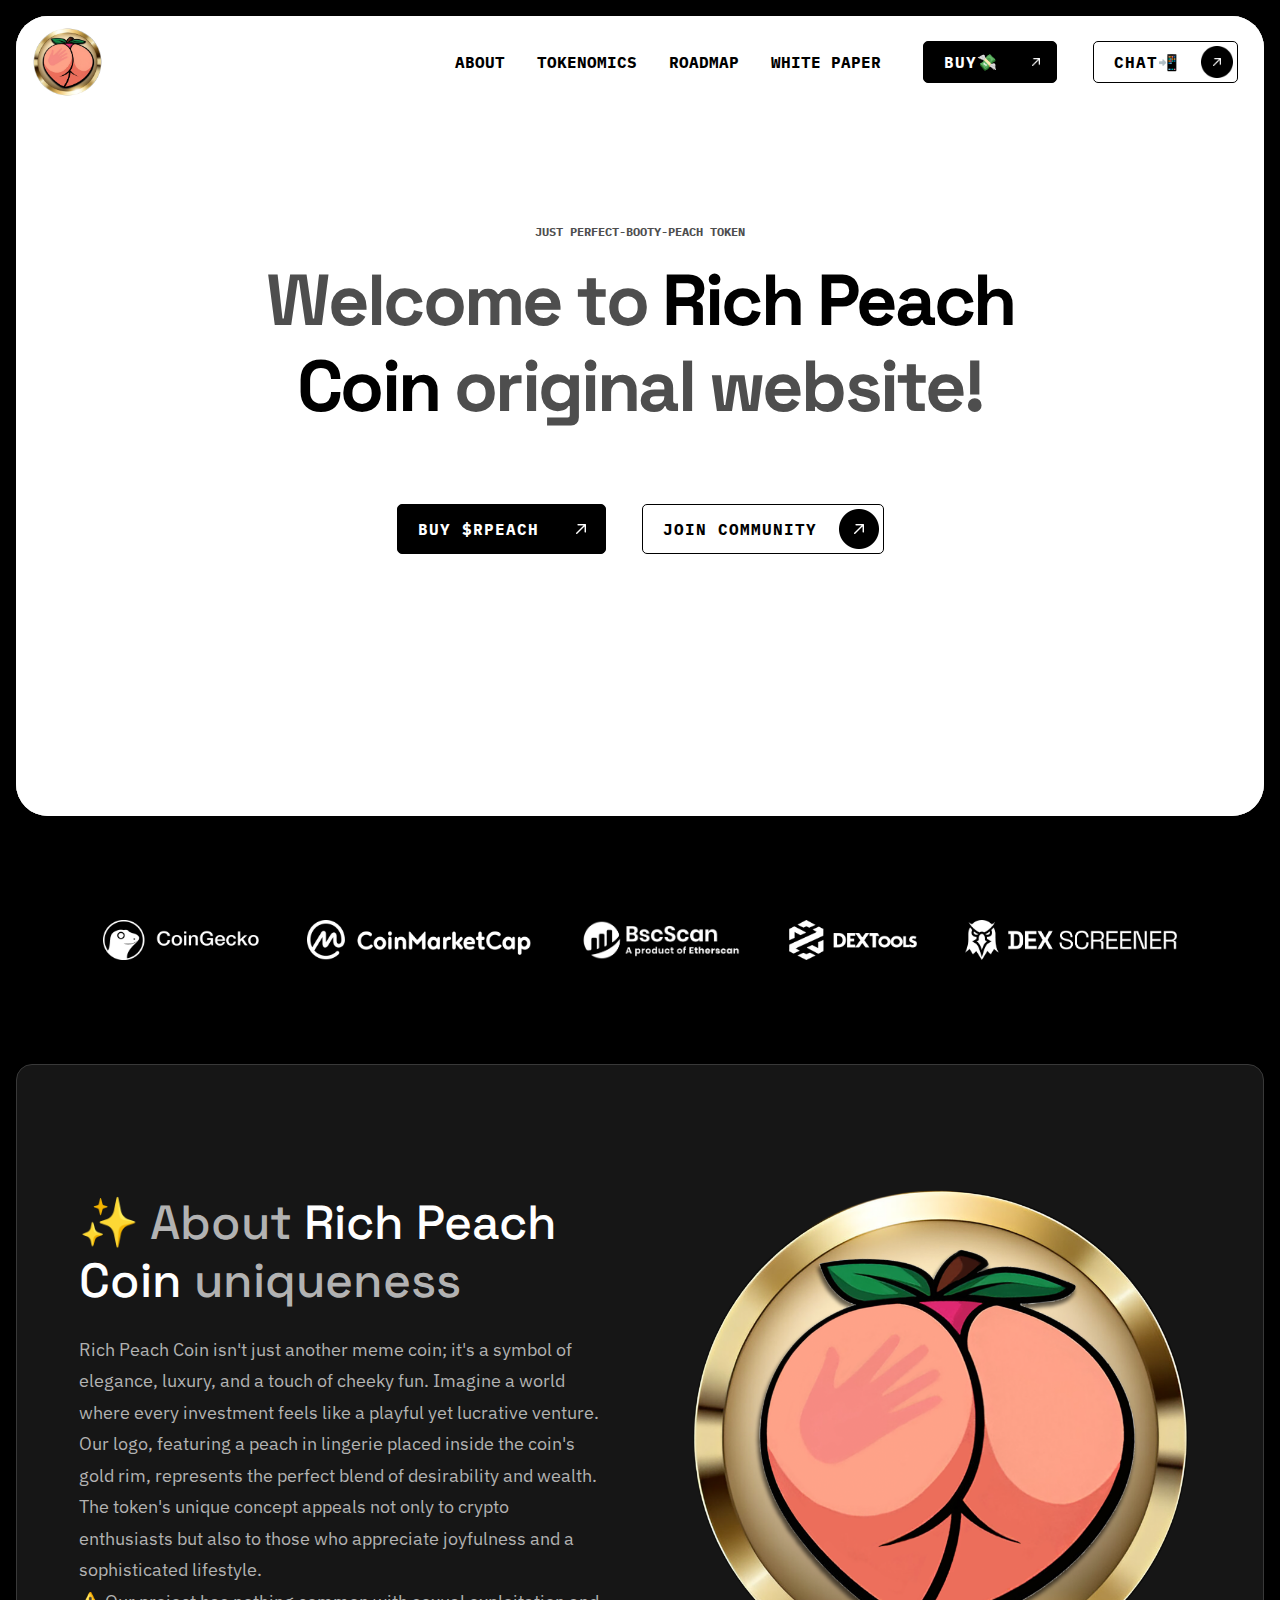
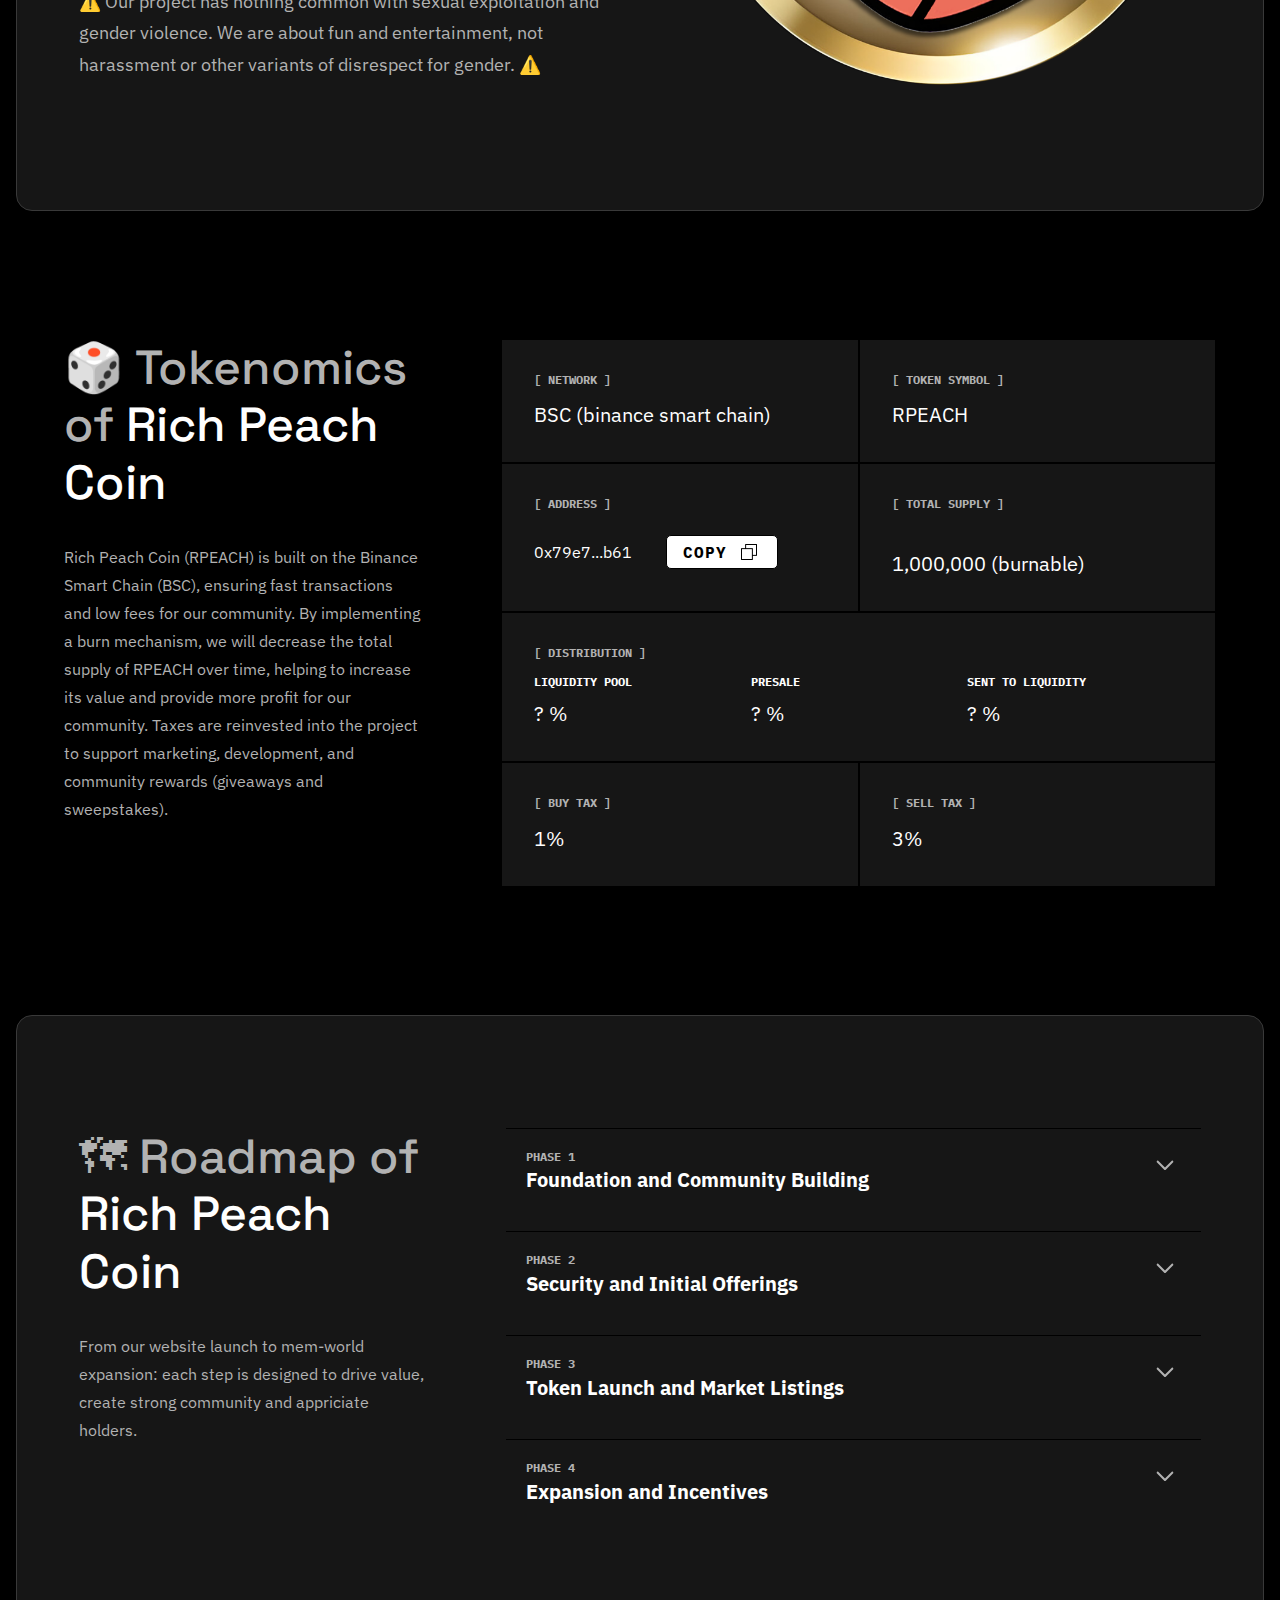
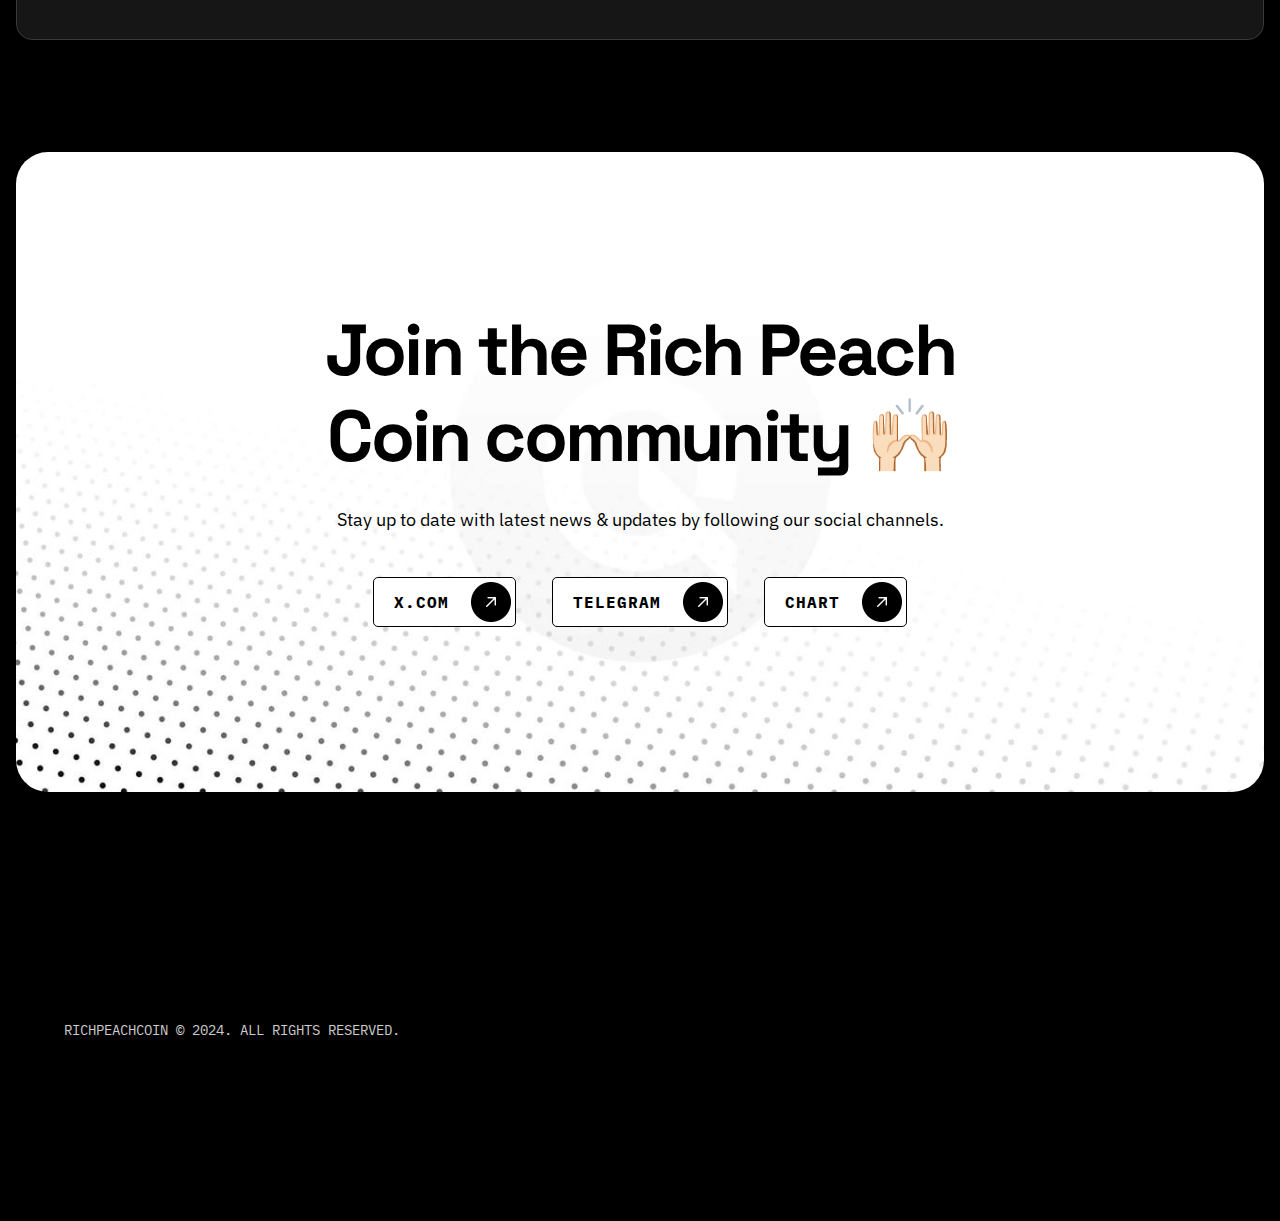
==== commit 42e8584c: "explanation about token update" ====
--- a/index.html
+++ b/index.html
@@ -298,6 +298,7 @@
                                             <h2>✨ About <span class="highlight">Rich Peach Coin</span> uniqueness</h2>
                                           </div>
                                             <p class="text-size-medium">Rich Peach Coin isn't just another meme coin; it's a symbol of elegance, luxury, and a touch of cheeky fun. Imagine a world where every investment feels like a playful yet lucrative venture. Our logo, featuring a peach in lingerie placed inside the coin's gold rim, represents the perfect blend of desirability and wealth. The token's unique concept appeals not only to crypto enthusiasts but also to those who appreciate joyfulness and a sophisticated lifestyle.</p>
+                                            <p class="text-size-medium">⚠️ Our project has nothing common with sexual exploitation and gender violence. We are about fun and entertainment, not harassment or other variants of disrespect for gender. ⚠️</p>
                                           </div>
                                           <div class="layout1_image-wrapper"><img src="img/richpeachcoin_logo.png" loading="lazy" sizes="(max-width: 767px) 92vw, (max-width: 991px) 43vw, 41vw" srcset="img/richpeachcoin_logo.png 500w, img/richpeachcoin_logo.png 800w, img/richpeachcoin_logo.png 1080w, img/richpeachcoin_logo.png 1108w" alt="" class="layout1_image"></div>
                                        </div>
--- a/css/main_richpeach_style.css
+++ b/css/main_richpeach_style.css
@@ -0,0 +1,5696 @@
+﻿html {
+  -webkit-text-size-adjust: 100%;
+  -ms-text-size-adjust: 100%;
+  font-family: sans-serif;
+}
+
+body {
+  margin: 0;
+}
+
+article, aside, details, figcaption, figure, footer, header, hgroup, main, menu, nav, section, summary {
+  display: block;
+}
+
+audio, canvas, progress, video {
+  vertical-align: baseline;
+  display: inline-block;
+}
+
+audio:not([controls]) {
+  height: 0;
+  display: none;
+}
+
+[hidden], template {
+  display: none;
+}
+
+a {
+  background-color: rgba(0, 0, 0, 0);
+}
+
+a:active, a:hover {
+  outline: 0;
+}
+
+abbr[title] {
+  border-bottom: 1px dotted;
+}
+
+b, strong {
+  font-weight: bold;
+}
+
+dfn {
+  font-style: italic;
+}
+
+h1 {
+  margin: .67em 0;
+  font-size: 2em;
+}
+
+mark {
+  color: #000;
+  background: #ff0;
+}
+
+small {
+  font-size: 80%;
+}
+
+sub, sup {
+  vertical-align: baseline;
+  font-size: 75%;
+  line-height: 0;
+  position: relative;
+}
+
+sup {
+  top: -.5em;
+}
+
+sub {
+  bottom: -.25em;
+}
+
+img {
+  border: 0;
+}
+
+svg:not(:root) {
+  overflow: hidden;
+}
+
+hr {
+  box-sizing: content-box;
+  height: 0;
+}
+
+pre {
+  overflow: auto;
+}
+
+code, kbd, pre, samp {
+  font-family: monospace;
+  font-size: 1em;
+}
+
+button, input, optgroup, select, textarea {
+  color: inherit;
+  font: inherit;
+  margin: 0;
+}
+
+button {
+  overflow: visible;
+}
+
+button, select {
+  text-transform: none;
+}
+
+button, html input[type="button"], input[type="reset"] {
+  -webkit-appearance: button;
+  cursor: pointer;
+}
+
+button[disabled], html input[disabled] {
+  cursor: default;
+}
+
+button::-moz-focus-inner, input::-moz-focus-inner {
+  border: 0;
+  padding: 0;
+}
+
+input {
+  line-height: normal;
+}
+
+input[type="checkbox"], input[type="radio"] {
+  box-sizing: border-box;
+  padding: 0;
+}
+
+input[type="number"]::-webkit-inner-spin-button, input[type="number"]::-webkit-outer-spin-button {
+  height: auto;
+}
+
+input[type="search"] {
+  -webkit-appearance: none;
+}
+
+input[type="search"]::-webkit-search-cancel-button, input[type="search"]::-webkit-search-decoration {
+  -webkit-appearance: none;
+}
+
+legend {
+  border: 0;
+  padding: 0;
+}
+
+textarea {
+  overflow: auto;
+}
+
+optgroup {
+  font-weight: bold;
+}
+
+table {
+  border-collapse: collapse;
+  border-spacing: 0;
+}
+
+td, th {
+  padding: 0;
+}
+
+@font-face {
+  font-family: webflow-icons;
+  src: url("[data-uri]") format("truetype");
+  font-weight: normal;
+  font-style: normal;
+}
+
+[class^="w-icon-"], [class*=" w-icon-"] {
+  speak: none;
+  font-variant: normal;
+  text-transform: none;
+  -webkit-font-smoothing: antialiased;
+  -moz-osx-font-smoothing: grayscale;
+  font-style: normal;
+  font-weight: normal;
+  line-height: 1;
+  font-family: webflow-icons !important;
+}
+
+.w-icon-slider-right:before {
+  content: "";
+}
+
+.w-icon-slider-left:before {
+  content: "";
+}
+
+.w-icon-nav-menu:before {
+  content: "";
+}
+
+.w-icon-arrow-down:before, .w-icon-dropdown-toggle:before {
+  content: "";
+}
+
+.w-icon-file-upload-remove:before {
+  content: "";
+}
+
+.w-icon-file-upload-icon:before {
+  content: "";
+}
+
+* {
+  box-sizing: border-box;
+}
+
+html {
+  height: 100%;
+}
+
+body {
+  color: #333;
+  background-color: #fff;
+  min-height: 100%;
+  margin: 0;
+  font-family: Arial, sans-serif;
+  font-size: 14px;
+  line-height: 20px;
+}
+
+img {
+  vertical-align: middle;
+  max-width: 100%;
+  display: inline-block;
+}
+
+html.w-mod-touch * {
+  background-attachment: scroll !important;
+}
+
+.w-block {
+  display: block;
+}
+
+.w-inline-block {
+  max-width: 100%;
+  display: inline-block;
+}
+
+.w-clearfix:before, .w-clearfix:after {
+  content: " ";
+  grid-area: 1 / 1 / 2 / 2;
+  display: table;
+}
+
+.w-clearfix:after {
+  clear: both;
+}
+
+.w-hidden {
+  display: none;
+}
+
+.w-button {
+  color: #fff;
+  line-height: inherit;
+  cursor: pointer;
+  background-color: #3898ec;
+  border: 0;
+  border-radius: 0;
+  padding: 9px 15px;
+  text-decoration: none;
+  display: inline-block;
+}
+
+input.w-button {
+  -webkit-appearance: button;
+}
+
+html[data-w-dynpage] [data-w-cloak] {
+  color: rgba(0, 0, 0, 0) !important;
+}
+
+.w-code-block {
+  margin: unset;
+}
+
+pre.w-code-block code {
+  all: inherit;
+}
+
+.w-webflow-badge, .w-webflow-badge * {
+  z-index: auto;
+  visibility: visible;
+  box-sizing: border-box;
+  float: none;
+  clear: none;
+  box-shadow: none;
+  opacity: 1;
+  direction: ltr;
+  font-family: inherit;
+  font-weight: inherit;
+  color: inherit;
+  font-size: inherit;
+  line-height: inherit;
+  font-style: inherit;
+  font-variant: inherit;
+  text-align: inherit;
+  letter-spacing: inherit;
+  -webkit-text-decoration: inherit;
+  text-decoration: inherit;
+  text-indent: 0;
+  text-transform: inherit;
+  text-shadow: none;
+  font-smoothing: auto;
+  vertical-align: baseline;
+  cursor: inherit;
+  white-space: inherit;
+  word-break: normal;
+  word-spacing: normal;
+  word-wrap: normal;
+  background: none;
+  border: 0 rgba(0, 0, 0, 0);
+  border-radius: 0;
+  width: auto;
+  min-width: 0;
+  max-width: none;
+  height: auto;
+  min-height: 0;
+  max-height: none;
+  margin: 0;
+  padding: 0;
+  list-style-type: disc;
+  transition: none;
+  display: block;
+  position: static;
+  top: auto;
+  bottom: auto;
+  left: auto;
+  right: auto;
+  overflow: visible;
+  transform: none;
+}
+
+.w-webflow-badge {
+  white-space: nowrap;
+  cursor: pointer;
+  box-shadow: 0 0 0 1px rgba(0, 0, 0, .1), 0 1px 3px rgba(0, 0, 0, .1);
+  visibility: visible !important;
+  z-index: 2147483647 !important;
+  color: #aaadb0 !important;
+  opacity: 1 !important;
+  background-color: #fff !important;
+  border-radius: 3px !important;
+  width: auto !important;
+  height: auto !important;
+  margin: 0 !important;
+  padding: 6px !important;
+  font-size: 12px !important;
+  line-height: 14px !important;
+  text-decoration: none !important;
+  display: inline-block !important;
+  position: fixed !important;
+  top: auto !important;
+  bottom: 12px !important;
+  left: auto !important;
+  right: 12px !important;
+  overflow: visible !important;
+  transform: none !important;
+}
+
+.w-webflow-badge > img {
+  visibility: visible !important;
+  opacity: 1 !important;
+  vertical-align: middle !important;
+  display: inline-block !important;
+}
+
+h1, h2, h3, h4, h5, h6 {
+  margin-bottom: 10px;
+  font-weight: bold;
+}
+
+h1 {
+  margin-top: 20px;
+  font-size: 38px;
+  line-height: 44px;
+}
+
+h2 {
+  margin-top: 20px;
+  font-size: 32px;
+  line-height: 36px;
+}
+
+h3 {
+  margin-top: 20px;
+  font-size: 24px;
+  line-height: 30px;
+}
+
+h4 {
+  margin-top: 10px;
+  font-size: 18px;
+  line-height: 24px;
+}
+
+h5 {
+  margin-top: 10px;
+  font-size: 14px;
+  line-height: 20px;
+}
+
+h6 {
+  margin-top: 10px;
+  font-size: 12px;
+  line-height: 18px;
+}
+
+p {
+  margin-top: 0;
+  margin-bottom: 10px;
+}
+
+blockquote {
+  border-left: 5px solid #e2e2e2;
+  margin: 0 0 10px;
+  padding: 10px 20px;
+  font-size: 18px;
+  line-height: 22px;
+}
+
+figure {
+  margin: 0 0 10px;
+}
+
+ul, ol {
+  margin-top: 0;
+  margin-bottom: 10px;
+  padding-left: 40px;
+}
+
+.w-list-unstyled {
+  padding-left: 0;
+  list-style: none;
+}
+
+.w-embed:before, .w-embed:after {
+  content: " ";
+  grid-area: 1 / 1 / 2 / 2;
+  display: table;
+}
+
+.w-embed:after {
+  clear: both;
+}
+
+.w-video {
+  width: 100%;
+  padding: 0;
+  position: relative;
+}
+
+.w-video iframe, .w-video object, .w-video embed {
+  border: none;
+  width: 100%;
+  height: 100%;
+  position: absolute;
+  top: 0;
+  left: 0;
+}
+
+fieldset {
+  border: 0;
+  margin: 0;
+  padding: 0;
+}
+
+button, [type="button"], [type="reset"] {
+  cursor: pointer;
+  -webkit-appearance: button;
+  border: 0;
+}
+
+.w-form {
+  margin: 0 0 15px;
+}
+
+.w-form-done {
+  text-align: center;
+  background-color: #ddd;
+  padding: 20px;
+  display: none;
+}
+
+.w-form-fail {
+  background-color: #ffdede;
+  margin-top: 10px;
+  padding: 10px;
+  display: none;
+}
+
+label {
+  margin-bottom: 5px;
+  font-weight: bold;
+  display: block;
+}
+
+.w-input, .w-select {
+  color: #333;
+  vertical-align: middle;
+  background-color: #fff;
+  border: 1px solid #ccc;
+  width: 100%;
+  height: 38px;
+  margin-bottom: 10px;
+  padding: 8px 12px;
+  font-size: 14px;
+  line-height: 1.42857;
+  display: block;
+}
+
+.w-input:-moz-placeholder, .w-select:-moz-placeholder {
+  color: #999;
+}
+
+.w-input::-moz-placeholder, .w-select::-moz-placeholder {
+  color: #999;
+  opacity: 1;
+}
+
+.w-input::-webkit-input-placeholder, .w-select::-webkit-input-placeholder {
+  color: #999;
+}
+
+.w-input:focus, .w-select:focus {
+  border-color: #3898ec;
+  outline: 0;
+}
+
+.w-input[disabled], .w-select[disabled], .w-input[readonly], .w-select[readonly], fieldset[disabled] .w-input, fieldset[disabled] .w-select {
+  cursor: not-allowed;
+}
+
+.w-input[disabled]:not(.w-input-disabled), .w-select[disabled]:not(.w-input-disabled), .w-input[readonly], .w-select[readonly], fieldset[disabled]:not(.w-input-disabled) .w-input, fieldset[disabled]:not(.w-input-disabled) .w-select {
+  background-color: #eee;
+}
+
+textarea.w-input, textarea.w-select {
+  height: auto;
+}
+
+.w-select {
+  background-color: #f3f3f3;
+}
+
+.w-select[multiple] {
+  height: auto;
+}
+
+.w-form-label {
+  cursor: pointer;
+  margin-bottom: 0;
+  font-weight: normal;
+  display: inline-block;
+}
+
+.w-radio {
+  margin-bottom: 5px;
+  padding-left: 20px;
+  display: block;
+}
+
+.w-radio:before, .w-radio:after {
+  content: " ";
+  grid-area: 1 / 1 / 2 / 2;
+  display: table;
+}
+
+.w-radio:after {
+  clear: both;
+}
+
+.w-radio-input {
+  float: left;
+  margin: 3px 0 0 -20px;
+  line-height: normal;
+}
+
+.w-file-upload {
+  margin-bottom: 10px;
+  display: block;
+}
+
+.w-file-upload-input {
+  opacity: 0;
+  z-index: -100;
+  width: .1px;
+  height: .1px;
+  position: absolute;
+  overflow: hidden;
+}
+
+.w-file-upload-default, .w-file-upload-uploading, .w-file-upload-success {
+  color: #333;
+  display: inline-block;
+}
+
+.w-file-upload-error {
+  margin-top: 10px;
+  display: block;
+}
+
+.w-file-upload-default.w-hidden, .w-file-upload-uploading.w-hidden, .w-file-upload-error.w-hidden, .w-file-upload-success.w-hidden {
+  display: none;
+}
+
+.w-file-upload-uploading-btn {
+  cursor: pointer;
+  background-color: #fafafa;
+  border: 1px solid #ccc;
+  margin: 0;
+  padding: 8px 12px;
+  font-size: 14px;
+  font-weight: normal;
+  display: flex;
+}
+
+.w-file-upload-file {
+  background-color: #fafafa;
+  border: 1px solid #ccc;
+  flex-grow: 1;
+  justify-content: space-between;
+  margin: 0;
+  padding: 8px 9px 8px 11px;
+  display: flex;
+}
+
+.w-file-upload-file-name {
+  font-size: 14px;
+  font-weight: normal;
+  display: block;
+}
+
+.w-file-remove-link {
+  cursor: pointer;
+  width: auto;
+  height: auto;
+  margin-top: 3px;
+  margin-left: 10px;
+  padding: 3px;
+  display: block;
+}
+
+.w-icon-file-upload-remove {
+  margin: auto;
+  font-size: 10px;
+}
+
+.w-file-upload-error-msg {
+  color: #ea384c;
+  padding: 2px 0;
+  display: inline-block;
+}
+
+.w-file-upload-info {
+  padding: 0 12px;
+  line-height: 38px;
+  display: inline-block;
+}
+
+.w-file-upload-label {
+  cursor: pointer;
+  background-color: #fafafa;
+  border: 1px solid #ccc;
+  margin: 0;
+  padding: 8px 12px;
+  font-size: 14px;
+  font-weight: normal;
+  display: inline-block;
+}
+
+.w-icon-file-upload-icon, .w-icon-file-upload-uploading {
+  width: 20px;
+  margin-right: 8px;
+  display: inline-block;
+}
+
+.w-icon-file-upload-uploading {
+  height: 20px;
+}
+
+.w-container {
+  max-width: 940px;
+  margin-left: auto;
+  margin-right: auto;
+}
+
+.w-container:before, .w-container:after {
+  content: " ";
+  grid-area: 1 / 1 / 2 / 2;
+  display: table;
+}
+
+.w-container:after {
+  clear: both;
+}
+
+.w-container .w-row {
+  margin-left: -10px;
+  margin-right: -10px;
+}
+
+.w-row:before, .w-row:after {
+  content: " ";
+  grid-area: 1 / 1 / 2 / 2;
+  display: table;
+}
+
+.w-row:after {
+  clear: both;
+}
+
+.w-row .w-row {
+  margin-left: 0;
+  margin-right: 0;
+}
+
+.w-col {
+  float: left;
+  width: 100%;
+  min-height: 1px;
+  padding-left: 10px;
+  padding-right: 10px;
+  position: relative;
+}
+
+.w-col .w-col {
+  padding-left: 0;
+  padding-right: 0;
+}
+
+.w-col-1 {
+  width: 8.33333%;
+}
+
+.w-col-2 {
+  width: 16.6667%;
+}
+
+.w-col-3 {
+  width: 25%;
+}
+
+.w-col-4 {
+  width: 33.3333%;
+}
+
+.w-col-5 {
+  width: 41.6667%;
+}
+
+.w-col-6 {
+  width: 50%;
+}
+
+.w-col-7 {
+  width: 58.3333%;
+}
+
+.w-col-8 {
+  width: 66.6667%;
+}
+
+.w-col-9 {
+  width: 75%;
+}
+
+.w-col-10 {
+  width: 83.3333%;
+}
+
+.w-col-11 {
+  width: 91.6667%;
+}
+
+.w-col-12 {
+  width: 100%;
+}
+
+.w-hidden-main {
+  display: none !important;
+}
+
+@media screen and (max-width: 991px) {
+  .w-container {
+    max-width: 728px;
+  }
+
+  .w-hidden-main {
+    display: inherit !important;
+  }
+
+  .w-hidden-medium {
+    display: none !important;
+  }
+
+  .w-col-medium-1 {
+    width: 8.33333%;
+  }
+
+  .w-col-medium-2 {
+    width: 16.6667%;
+  }
+
+  .w-col-medium-3 {
+    width: 25%;
+  }
+
+  .w-col-medium-4 {
+    width: 33.3333%;
+  }
+
+  .w-col-medium-5 {
+    width: 41.6667%;
+  }
+
+  .w-col-medium-6 {
+    width: 50%;
+  }
+
+  .w-col-medium-7 {
+    width: 58.3333%;
+  }
+
+  .w-col-medium-8 {
+    width: 66.6667%;
+  }
+
+  .w-col-medium-9 {
+    width: 75%;
+  }
+
+  .w-col-medium-10 {
+    width: 83.3333%;
+  }
+
+  .w-col-medium-11 {
+    width: 91.6667%;
+  }
+
+  .w-col-medium-12 {
+    width: 100%;
+  }
+
+  .w-col-stack {
+    width: 100%;
+    left: auto;
+    right: auto;
+  }
+}
+
+@media screen and (max-width: 767px) {
+  .w-hidden-main, .w-hidden-medium {
+    display: inherit !important;
+  }
+
+  .w-hidden-small {
+    display: none !important;
+  }
+
+  .w-row, .w-container .w-row {
+    margin-left: 0;
+    margin-right: 0;
+  }
+
+  .w-col {
+    width: 100%;
+    left: auto;
+    right: auto;
+  }
+
+  .w-col-small-1 {
+    width: 8.33333%;
+  }
+
+  .w-col-small-2 {
+    width: 16.6667%;
+  }
+
+  .w-col-small-3 {
+    width: 25%;
+  }
+
+  .w-col-small-4 {
+    width: 33.3333%;
+  }
+
+  .w-col-small-5 {
+    width: 41.6667%;
+  }
+
+  .w-col-small-6 {
+    width: 50%;
+  }
+
+  .w-col-small-7 {
+    width: 58.3333%;
+  }
+
+  .w-col-small-8 {
+    width: 66.6667%;
+  }
+
+  .w-col-small-9 {
+    width: 75%;
+  }
+
+  .w-col-small-10 {
+    width: 83.3333%;
+  }
+
+  .w-col-small-11 {
+    width: 91.6667%;
+  }
+
+  .w-col-small-12 {
+    width: 100%;
+  }
+}
+
+@media screen and (max-width: 479px) {
+  .w-container {
+    max-width: none;
+  }
+
+  .w-hidden-main, .w-hidden-medium, .w-hidden-small {
+    display: inherit !important;
+  }
+
+  .w-hidden-tiny {
+    display: none !important;
+  }
+
+  .w-col {
+    width: 100%;
+  }
+
+  .w-col-tiny-1 {
+    width: 8.33333%;
+  }
+
+  .w-col-tiny-2 {
+    width: 16.6667%;
+  }
+
+  .w-col-tiny-3 {
+    width: 25%;
+  }
+
+  .w-col-tiny-4 {
+    width: 33.3333%;
+  }
+
+  .w-col-tiny-5 {
+    width: 41.6667%;
+  }
+
+  .w-col-tiny-6 {
+    width: 50%;
+  }
+
+  .w-col-tiny-7 {
+    width: 58.3333%;
+  }
+
+  .w-col-tiny-8 {
+    width: 66.6667%;
+  }
+
+  .w-col-tiny-9 {
+    width: 75%;
+  }
+
+  .w-col-tiny-10 {
+    width: 83.3333%;
+  }
+
+  .w-col-tiny-11 {
+    width: 91.6667%;
+  }
+
+  .w-col-tiny-12 {
+    width: 100%;
+  }
+}
+
+.w-widget {
+  position: relative;
+}
+
+.w-widget-map {
+  width: 100%;
+  height: 400px;
+}
+
+.w-widget-map label {
+  width: auto;
+  display: inline;
+}
+
+.w-widget-map img {
+  max-width: inherit;
+}
+
+.w-widget-map .gm-style-iw {
+  text-align: center;
+}
+
+.w-widget-map .gm-style-iw > button {
+  display: none !important;
+}
+
+.w-widget-twitter {
+  overflow: hidden;
+}
+
+.w-widget-twitter-count-shim {
+  vertical-align: top;
+  text-align: center;
+  background: #fff;
+  border: 1px solid #758696;
+  border-radius: 3px;
+  width: 28px;
+  height: 20px;
+  display: inline-block;
+  position: relative;
+}
+
+.w-widget-twitter-count-shim * {
+  pointer-events: none;
+  -webkit-user-select: none;
+  -ms-user-select: none;
+  user-select: none;
+}
+
+.w-widget-twitter-count-shim .w-widget-twitter-count-inner {
+  text-align: center;
+  color: #999;
+  font-family: serif;
+  font-size: 15px;
+  line-height: 12px;
+  position: relative;
+}
+
+.w-widget-twitter-count-shim .w-widget-twitter-count-clear {
+  display: block;
+  position: relative;
+}
+
+.w-widget-twitter-count-shim.w--large {
+  width: 36px;
+  height: 28px;
+}
+
+.w-widget-twitter-count-shim.w--large .w-widget-twitter-count-inner {
+  font-size: 18px;
+  line-height: 18px;
+}
+
+.w-widget-twitter-count-shim:not(.w--vertical) {
+  margin-left: 5px;
+  margin-right: 8px;
+}
+
+.w-widget-twitter-count-shim:not(.w--vertical).w--large {
+  margin-left: 6px;
+}
+
+.w-widget-twitter-count-shim:not(.w--vertical):before, .w-widget-twitter-count-shim:not(.w--vertical):after {
+  content: " ";
+  pointer-events: none;
+  border: solid rgba(0, 0, 0, 0);
+  width: 0;
+  height: 0;
+  position: absolute;
+  top: 50%;
+  left: 0;
+}
+
+.w-widget-twitter-count-shim:not(.w--vertical):before {
+  border-width: 4px;
+  border-color: rgba(117, 134, 150, 0) #5d6c7b rgba(117, 134, 150, 0) rgba(117, 134, 150, 0);
+  margin-top: -4px;
+  margin-left: -9px;
+}
+
+.w-widget-twitter-count-shim:not(.w--vertical).w--large:before {
+  border-width: 5px;
+  margin-top: -5px;
+  margin-left: -10px;
+}
+
+.w-widget-twitter-count-shim:not(.w--vertical):after {
+  border-width: 4px;
+  border-color: rgba(255, 255, 255, 0) #fff rgba(255, 255, 255, 0) rgba(255, 255, 255, 0);
+  margin-top: -4px;
+  margin-left: -8px;
+}
+
+.w-widget-twitter-count-shim:not(.w--vertical).w--large:after {
+  border-width: 5px;
+  margin-top: -5px;
+  margin-left: -9px;
+}
+
+.w-widget-twitter-count-shim.w--vertical {
+  width: 61px;
+  height: 33px;
+  margin-bottom: 8px;
+}
+
+.w-widget-twitter-count-shim.w--vertical:before, .w-widget-twitter-count-shim.w--vertical:after {
+  content: " ";
+  pointer-events: none;
+  border: solid rgba(0, 0, 0, 0);
+  width: 0;
+  height: 0;
+  position: absolute;
+  top: 100%;
+  left: 50%;
+}
+
+.w-widget-twitter-count-shim.w--vertical:before {
+  border-width: 5px;
+  border-color: #5d6c7b rgba(117, 134, 150, 0) rgba(117, 134, 150, 0);
+  margin-left: -5px;
+}
+
+.w-widget-twitter-count-shim.w--vertical:after {
+  border-width: 4px;
+  border-color: #fff rgba(255, 255, 255, 0) rgba(255, 255, 255, 0);
+  margin-left: -4px;
+}
+
+.w-widget-twitter-count-shim.w--vertical .w-widget-twitter-count-inner {
+  font-size: 18px;
+  line-height: 22px;
+}
+
+.w-widget-twitter-count-shim.w--vertical.w--large {
+  width: 76px;
+}
+
+.w-background-video {
+  color: #fff;
+  height: 500px;
+  position: relative;
+  overflow: hidden;
+}
+
+.w-background-video > video {
+  object-fit: cover;
+  z-index: -100;
+  background-position: 50%;
+  background-size: cover;
+  width: 100%;
+  height: 100%;
+  margin: auto;
+  position: absolute;
+  top: -100%;
+  bottom: -100%;
+  left: -100%;
+  right: -100%;
+}
+
+.w-background-video > video::-webkit-media-controls-start-playback-button {
+  -webkit-appearance: none;
+  display: none !important;
+}
+
+.w-background-video--control {
+  background-color: rgba(0, 0, 0, 0);
+  padding: 0;
+  position: absolute;
+  bottom: 1em;
+  right: 1em;
+}
+
+.w-background-video--control > [hidden] {
+  display: none !important;
+}
+
+.w-slider {
+  text-align: center;
+  clear: both;
+  -webkit-tap-highlight-color: rgba(0, 0, 0, 0);
+  tap-highlight-color: rgba(0, 0, 0, 0);
+  background: #ddd;
+  height: 300px;
+  position: relative;
+}
+
+.w-slider-mask {
+  z-index: 1;
+  white-space: nowrap;
+  height: 100%;
+  display: block;
+  position: relative;
+  left: 0;
+  right: 0;
+  overflow: hidden;
+}
+
+.w-slide {
+  vertical-align: top;
+  white-space: normal;
+  text-align: left;
+  width: 100%;
+  height: 100%;
+  display: inline-block;
+  position: relative;
+}
+
+.w-slider-nav {
+  z-index: 2;
+  text-align: center;
+  -webkit-tap-highlight-color: rgba(0, 0, 0, 0);
+  tap-highlight-color: rgba(0, 0, 0, 0);
+  height: 40px;
+  margin: auto;
+  padding-top: 10px;
+  position: absolute;
+  top: auto;
+  bottom: 0;
+  left: 0;
+  right: 0;
+}
+
+.w-slider-nav.w-round > div {
+  border-radius: 100%;
+}
+
+.w-slider-nav.w-num > div {
+  font-size: inherit;
+  line-height: inherit;
+  width: auto;
+  height: auto;
+  padding: .2em .5em;
+}
+
+.w-slider-nav.w-shadow > div {
+  box-shadow: 0 0 3px rgba(51, 51, 51, .4);
+}
+
+.w-slider-nav-invert {
+  color: #fff;
+}
+
+.w-slider-nav-invert > div {
+  background-color: rgba(34, 34, 34, .4);
+}
+
+.w-slider-nav-invert > div.w-active {
+  background-color: #222;
+}
+
+.w-slider-dot {
+  cursor: pointer;
+  background-color: rgba(255, 255, 255, .4);
+  width: 1em;
+  height: 1em;
+  margin: 0 3px .5em;
+  transition: background-color .1s, color .1s;
+  display: inline-block;
+  position: relative;
+}
+
+.w-slider-dot.w-active {
+  background-color: #fff;
+}
+
+.w-slider-dot:focus {
+  outline: none;
+  box-shadow: 0 0 0 2px #fff;
+}
+
+.w-slider-dot:focus.w-active {
+  box-shadow: none;
+}
+
+.w-slider-arrow-left, .w-slider-arrow-right {
+  cursor: pointer;
+  color: #fff;
+  -webkit-tap-highlight-color: rgba(0, 0, 0, 0);
+  tap-highlight-color: rgba(0, 0, 0, 0);
+  -webkit-user-select: none;
+  -ms-user-select: none;
+  user-select: none;
+  width: 80px;
+  margin: auto;
+  font-size: 40px;
+  position: absolute;
+  top: 0;
+  bottom: 0;
+  left: 0;
+  right: 0;
+  overflow: hidden;
+}
+
+.w-slider-arrow-left [class^="w-icon-"], .w-slider-arrow-right [class^="w-icon-"], .w-slider-arrow-left [class*=" w-icon-"], .w-slider-arrow-right [class*=" w-icon-"] {
+  position: absolute;
+}
+
+.w-slider-arrow-left:focus, .w-slider-arrow-right:focus {
+  outline: 0;
+}
+
+.w-slider-arrow-left {
+  z-index: 3;
+  right: auto;
+}
+
+.w-slider-arrow-right {
+  z-index: 4;
+  left: auto;
+}
+
+.w-icon-slider-left, .w-icon-slider-right {
+  width: 1em;
+  height: 1em;
+  margin: auto;
+  top: 0;
+  bottom: 0;
+  left: 0;
+  right: 0;
+}
+
+.w-slider-aria-label {
+  clip: rect(0 0 0 0);
+  border: 0;
+  width: 1px;
+  height: 1px;
+  margin: -1px;
+  padding: 0;
+  position: absolute;
+  overflow: hidden;
+}
+
+.w-slider-force-show {
+  display: block !important;
+}
+
+.w-dropdown {
+  text-align: left;
+  z-index: 900;
+  margin-left: auto;
+  margin-right: auto;
+  display: inline-block;
+  position: relative;
+}
+
+.w-dropdown-btn, .w-dropdown-toggle, .w-dropdown-link {
+  vertical-align: top;
+  color: #222;
+  text-align: left;
+  white-space: nowrap;
+  margin-left: auto;
+  margin-right: auto;
+  padding: 20px;
+  text-decoration: none;
+  position: relative;
+}
+
+.w-dropdown-toggle {
+  -webkit-user-select: none;
+  -ms-user-select: none;
+  user-select: none;
+  cursor: pointer;
+  padding-right: 40px;
+  display: inline-block;
+}
+
+.w-dropdown-toggle:focus {
+  outline: 0;
+}
+
+.w-icon-dropdown-toggle {
+  width: 1em;
+  height: 1em;
+  margin: auto 20px auto auto;
+  position: absolute;
+  top: 0;
+  bottom: 0;
+  right: 0;
+}
+
+.w-dropdown-list {
+  background: #ddd;
+  min-width: 100%;
+  display: none;
+  position: absolute;
+}
+
+.w-dropdown-list.w--open {
+  display: block;
+}
+
+.w-dropdown-link {
+  color: #222;
+  padding: 10px 20px;
+  display: block;
+}
+
+.w-dropdown-link.w--current {
+  color: #0082f3;
+}
+
+.w-dropdown-link:focus {
+  outline: 0;
+}
+
+@media screen and (max-width: 767px) {
+  .w-nav-brand {
+    padding-left: 10px;
+  }
+}
+
+.w-lightbox-backdrop {
+  cursor: auto;
+  letter-spacing: normal;
+  text-indent: 0;
+  text-shadow: none;
+  text-transform: none;
+  visibility: visible;
+  white-space: normal;
+  word-break: normal;
+  word-spacing: normal;
+  word-wrap: normal;
+  color: #fff;
+  text-align: center;
+  z-index: 2000;
+  opacity: 0;
+  -webkit-user-select: none;
+  -moz-user-select: none;
+  -webkit-tap-highlight-color: transparent;
+  background: rgba(0, 0, 0, .9);
+  outline: 0;
+  font-family: Helvetica Neue, Helvetica, Ubuntu, Segoe UI, Verdana, sans-serif;
+  font-size: 17px;
+  font-style: normal;
+  font-weight: 300;
+  line-height: 1.2;
+  list-style: disc;
+  position: fixed;
+  top: 0;
+  bottom: 0;
+  left: 0;
+  right: 0;
+  -webkit-transform: translate(0);
+}
+
+.w-lightbox-backdrop, .w-lightbox-container {
+  -webkit-overflow-scrolling: touch;
+  height: 100%;
+  overflow: auto;
+}
+
+.w-lightbox-content {
+  height: 100vh;
+  position: relative;
+  overflow: hidden;
+}
+
+.w-lightbox-view {
+  opacity: 0;
+  width: 100vw;
+  height: 100vh;
+  position: absolute;
+}
+
+.w-lightbox-view:before {
+  content: "";
+  height: 100vh;
+}
+
+.w-lightbox-group, .w-lightbox-group .w-lightbox-view, .w-lightbox-group .w-lightbox-view:before {
+  height: 86vh;
+}
+
+.w-lightbox-frame, .w-lightbox-view:before {
+  vertical-align: middle;
+  display: inline-block;
+}
+
+.w-lightbox-figure {
+  margin: 0;
+  position: relative;
+}
+
+.w-lightbox-group .w-lightbox-figure {
+  cursor: pointer;
+}
+
+.w-lightbox-img {
+  width: auto;
+  max-width: none;
+  height: auto;
+}
+
+.w-lightbox-image {
+  float: none;
+  max-width: 100vw;
+  max-height: 100vh;
+  display: block;
+}
+
+.w-lightbox-group .w-lightbox-image {
+  max-height: 86vh;
+}
+
+.w-lightbox-caption {
+  text-align: left;
+  text-overflow: ellipsis;
+  white-space: nowrap;
+  background: rgba(0, 0, 0, .4);
+  padding: .5em 1em;
+  position: absolute;
+  bottom: 0;
+  left: 0;
+  right: 0;
+  overflow: hidden;
+}
+
+.w-lightbox-embed {
+  width: 100%;
+  height: 100%;
+  position: absolute;
+  top: 0;
+  bottom: 0;
+  left: 0;
+  right: 0;
+}
+
+.w-lightbox-control {
+  cursor: pointer;
+  background-position: center;
+  background-repeat: no-repeat;
+  background-size: 24px;
+  width: 4em;
+  transition: all .3s;
+  position: absolute;
+  top: 0;
+}
+
+.w-lightbox-left {
+  background-image: url("[data-uri]");
+  display: none;
+  bottom: 0;
+  left: 0;
+}
+
+.w-lightbox-right {
+  background-image: url("[data-uri]");
+  display: none;
+  bottom: 0;
+  right: 0;
+}
+
+.w-lightbox-close {
+  background-image: url("[data-uri]");
+  background-size: 18px;
+  height: 2.6em;
+  right: 0;
+}
+
+.w-lightbox-strip {
+  white-space: nowrap;
+  padding: 0 1vh;
+  line-height: 0;
+  position: absolute;
+  bottom: 0;
+  left: 0;
+  right: 0;
+  overflow-x: auto;
+  overflow-y: hidden;
+}
+
+.w-lightbox-item {
+  box-sizing: content-box;
+  cursor: pointer;
+  width: 10vh;
+  padding: 2vh 1vh;
+  display: inline-block;
+  -webkit-transform: translate3d(0, 0, 0);
+}
+
+.w-lightbox-active {
+  opacity: .3;
+}
+
+.w-lightbox-thumbnail {
+  background: #222;
+  height: 10vh;
+  position: relative;
+  overflow: hidden;
+}
+
+.w-lightbox-thumbnail-image {
+  position: absolute;
+  top: 0;
+  left: 0;
+}
+
+.w-lightbox-thumbnail .w-lightbox-tall {
+  width: 100%;
+  top: 50%;
+  transform: translate(0, -50%);
+}
+
+.w-lightbox-thumbnail .w-lightbox-wide {
+  height: 100%;
+  left: 50%;
+  transform: translate(-50%);
+}
+
+.w-lightbox-spinner {
+  box-sizing: border-box;
+  border: 5px solid rgba(0, 0, 0, .4);
+  border-radius: 50%;
+  width: 40px;
+  height: 40px;
+  margin-top: -20px;
+  margin-left: -20px;
+  animation: .8s linear infinite spin;
+  position: absolute;
+  top: 50%;
+  left: 50%;
+}
+
+.w-lightbox-spinner:after {
+  content: "";
+  border: 3px solid rgba(0, 0, 0, 0);
+  border-bottom-color: #fff;
+  border-radius: 50%;
+  position: absolute;
+  top: -4px;
+  bottom: -4px;
+  left: -4px;
+  right: -4px;
+}
+
+.w-lightbox-hide {
+  display: none;
+}
+
+.w-lightbox-noscroll {
+  overflow: hidden;
+}
+
+@media (min-width: 768px) {
+  .w-lightbox-content {
+    height: 96vh;
+    margin-top: 2vh;
+  }
+
+  .w-lightbox-view, .w-lightbox-view:before {
+    height: 96vh;
+  }
+
+  .w-lightbox-group, .w-lightbox-group .w-lightbox-view, .w-lightbox-group .w-lightbox-view:before {
+    height: 84vh;
+  }
+
+  .w-lightbox-image {
+    max-width: 96vw;
+    max-height: 96vh;
+  }
+
+  .w-lightbox-group .w-lightbox-image {
+    max-width: 82.3vw;
+    max-height: 84vh;
+  }
+
+  .w-lightbox-left, .w-lightbox-right {
+    opacity: .5;
+    display: block;
+  }
+
+  .w-lightbox-close {
+    opacity: .8;
+  }
+
+  .w-lightbox-control:hover {
+    opacity: 1;
+  }
+}
+
+.w-lightbox-inactive, .w-lightbox-inactive:hover {
+  opacity: 0;
+}
+
+.w-richtext:before, .w-richtext:after {
+  content: " ";
+  grid-area: 1 / 1 / 2 / 2;
+  display: table;
+}
+
+.w-richtext:after {
+  clear: both;
+}
+
+.w-richtext[contenteditable="true"]:before, .w-richtext[contenteditable="true"]:after {
+  white-space: initial;
+}
+
+.w-richtext ol, .w-richtext ul {
+  overflow: hidden;
+}
+
+.w-richtext .w-richtext-figure-selected.w-richtext-figure-type-video div:after, .w-richtext .w-richtext-figure-selected[data-rt-type="video"] div:after, .w-richtext .w-richtext-figure-selected.w-richtext-figure-type-image div, .w-richtext .w-richtext-figure-selected[data-rt-type="image"] div {
+  outline: 2px solid #2895f7;
+}
+
+.w-richtext figure.w-richtext-figure-type-video > div:after, .w-richtext figure[data-rt-type="video"] > div:after {
+  content: "";
+  display: none;
+  position: absolute;
+  top: 0;
+  bottom: 0;
+  left: 0;
+  right: 0;
+}
+
+.w-richtext figure {
+  max-width: 60%;
+  position: relative;
+}
+
+.w-richtext figure > div:before {
+  cursor: default !important;
+}
+
+.w-richtext figure img {
+  width: 100%;
+}
+
+.w-richtext figure figcaption.w-richtext-figcaption-placeholder {
+  opacity: .6;
+}
+
+.w-richtext figure div {
+  color: rgba(0, 0, 0, 0);
+  font-size: 0;
+}
+
+.w-richtext figure.w-richtext-figure-type-image, .w-richtext figure[data-rt-type="image"] {
+  display: table;
+}
+
+.w-richtext figure.w-richtext-figure-type-image > div, .w-richtext figure[data-rt-type="image"] > div {
+  display: inline-block;
+}
+
+.w-richtext figure.w-richtext-figure-type-image > figcaption, .w-richtext figure[data-rt-type="image"] > figcaption {
+  caption-side: bottom;
+  display: table-caption;
+}
+
+.w-richtext figure.w-richtext-figure-type-video, .w-richtext figure[data-rt-type="video"] {
+  width: 60%;
+  height: 0;
+}
+
+.w-richtext figure.w-richtext-figure-type-video iframe, .w-richtext figure[data-rt-type="video"] iframe {
+  width: 100%;
+  height: 100%;
+  position: absolute;
+  top: 0;
+  left: 0;
+}
+
+.w-richtext figure.w-richtext-figure-type-video > div, .w-richtext figure[data-rt-type="video"] > div {
+  width: 100%;
+}
+
+.w-richtext figure.w-richtext-align-center {
+  clear: both;
+  margin-left: auto;
+  margin-right: auto;
+}
+
+.w-richtext figure.w-richtext-align-center.w-richtext-figure-type-image > div, .w-richtext figure.w-richtext-align-center[data-rt-type="image"] > div {
+  max-width: 100%;
+}
+
+.w-richtext figure.w-richtext-align-normal {
+  clear: both;
+}
+
+.w-richtext figure.w-richtext-align-fullwidth {
+  text-align: center;
+  clear: both;
+  width: 100%;
+  max-width: 100%;
+  margin-left: auto;
+  margin-right: auto;
+  display: block;
+}
+
+.w-richtext figure.w-richtext-align-fullwidth > div {
+  padding-bottom: inherit;
+  display: inline-block;
+}
+
+.w-richtext figure.w-richtext-align-fullwidth > figcaption {
+  display: block;
+}
+
+.w-richtext figure.w-richtext-align-floatleft {
+  float: left;
+  clear: none;
+  margin-right: 15px;
+}
+
+.w-richtext figure.w-richtext-align-floatright {
+  float: right;
+  clear: none;
+  margin-left: 15px;
+}
+
+.w-nav {
+  z-index: 1000;
+  background: #ddd;
+  position: relative;
+}
+
+.w-nav:before, .w-nav:after {
+  content: " ";
+  grid-area: 1 / 1 / 2 / 2;
+  display: table;
+}
+
+.w-nav:after {
+  clear: both;
+}
+
+.w-nav-brand {
+  float: left;
+  color: #333;
+  text-decoration: none;
+  position: relative;
+}
+
+.w-nav-link {
+  vertical-align: top;
+  color: #222;
+  text-align: left;
+  margin-left: auto;
+  margin-right: auto;
+  padding: 20px;
+  text-decoration: none;
+  display: inline-block;
+  position: relative;
+}
+
+.w-nav-link.w--current {
+  color: #0082f3;
+}
+
+.w-nav-menu {
+  float: right;
+  position: relative;
+}
+
+[data-nav-menu-open] {
+  text-align: center;
+  background: #c8c8c8;
+  min-width: 200px;
+  position: absolute;
+  top: 100%;
+  left: 0;
+  right: 0;
+  overflow: visible;
+  display: block !important;
+}
+
+.w--nav-link-open {
+  display: block;
+  position: relative;
+}
+
+.w-nav-overlay {
+  width: 100%;
+  display: none;
+  position: absolute;
+  top: 100%;
+  left: 0;
+  right: 0;
+  overflow: hidden;
+}
+
+.w-nav-overlay [data-nav-menu-open] {
+  top: 0;
+}
+
+.w-nav[data-animation="over-left"] .w-nav-overlay {
+  width: auto;
+}
+
+.w-nav[data-animation="over-left"] .w-nav-overlay, .w-nav[data-animation="over-left"] [data-nav-menu-open] {
+  z-index: 1;
+  top: 0;
+  right: auto;
+}
+
+.w-nav[data-animation="over-right"] .w-nav-overlay {
+  width: auto;
+}
+
+.w-nav[data-animation="over-right"] .w-nav-overlay, .w-nav[data-animation="over-right"] [data-nav-menu-open] {
+  z-index: 1;
+  top: 0;
+  left: auto;
+}
+
+.w-nav-button {
+  float: right;
+  cursor: pointer;
+  -webkit-tap-highlight-color: rgba(0, 0, 0, 0);
+  tap-highlight-color: rgba(0, 0, 0, 0);
+  -webkit-user-select: none;
+  -ms-user-select: none;
+  user-select: none;
+  padding: 18px;
+  font-size: 24px;
+  display: none;
+  position: relative;
+}
+
+.w-nav-button:focus {
+  outline: 0;
+}
+
+.w-nav-button.w--open {
+  color: #fff;
+  background-color: #c8c8c8;
+}
+
+.w-nav[data-collapse="all"] .w-nav-menu {
+  display: none;
+}
+
+.w-nav[data-collapse="all"] .w-nav-button, .w--nav-dropdown-open, .w--nav-dropdown-toggle-open {
+  display: block;
+}
+
+.w--nav-dropdown-list-open {
+  position: static;
+}
+
+@media screen and (max-width: 991px) {
+  .w-nav[data-collapse="medium"] .w-nav-menu {
+    display: none;
+  }
+
+  .w-nav[data-collapse="medium"] .w-nav-button {
+    display: block;
+  }
+}
+
+@media screen and (max-width: 767px) {
+  .w-nav[data-collapse="small"] .w-nav-menu {
+    display: none;
+  }
+
+  .w-nav[data-collapse="small"] .w-nav-button {
+    display: block;
+  }
+
+  .w-nav-brand {
+    padding-left: 10px;
+  }
+}
+
+@media screen and (max-width: 479px) {
+  .w-nav[data-collapse="tiny"] .w-nav-menu {
+    display: none;
+  }
+
+  .w-nav[data-collapse="tiny"] .w-nav-button {
+    display: block;
+  }
+}
+
+.w-tabs {
+  position: relative;
+}
+
+.w-tabs:before, .w-tabs:after {
+  content: " ";
+  grid-area: 1 / 1 / 2 / 2;
+  display: table;
+}
+
+.w-tabs:after {
+  clear: both;
+}
+
+.w-tab-menu {
+  position: relative;
+}
+
+.w-tab-link {
+  vertical-align: top;
+  text-align: left;
+  cursor: pointer;
+  color: #222;
+  background-color: #ddd;
+  padding: 9px 30px;
+  text-decoration: none;
+  display: inline-block;
+  position: relative;
+}
+
+.w-tab-link.w--current {
+  background-color: #c8c8c8;
+}
+
+.w-tab-link:focus {
+  outline: 0;
+}
+
+.w-tab-content {
+  display: block;
+  position: relative;
+  overflow: hidden;
+}
+
+.w-tab-pane {
+  display: none;
+  position: relative;
+}
+
+.w--tab-active {
+  display: block;
+}
+
+@media screen and (max-width: 479px) {
+  .w-tab-link {
+    display: block;
+  }
+}
+
+.w-ix-emptyfix:after {
+  content: "";
+}
+
+@keyframes spin {
+  0% {
+    transform: rotate(0);
+  }
+
+  100% {
+    transform: rotate(360deg);
+  }
+}
+
+.w-dyn-empty {
+  background-color: #ddd;
+  padding: 10px;
+}
+
+.w-dyn-hide, .w-dyn-bind-empty, .w-condition-invisible {
+  display: none !important;
+}
+
+.wf-layout-layout {
+  display: grid;
+}
+
+.w-code-component > * {
+  width: 100%;
+  height: 100%;
+  position: absolute;
+  top: 0;
+  left: 0;
+}
+
+:root {
+  --background-color--background-primary: var(--base-color-brand--black);
+  --base-color-neutral--neutral-light: #b2b2b2;
+  --base-color-brand--white: white;
+  --link-color--link-primary: var(--base-color-neutral--black);
+  --text-color--text-primary: var(--base-color-neutral--black);
+  --border-color--border-primary: var(--base-color-neutral--black);
+  --base-color-neutral--black: black;
+  --base-color-brand--black: black;
+  --base-color-neutral--white: white;
+  --black-archive\<deleted\|variable-dccb7db6\>: black;
+  --background-color--background-secondary: var(--base-color-neutral--neutral-lightest);
+  --link-color--link-alternate: var(--base-color-neutral--white);
+  --background-color--background-tertiary: var(--base-color-neutral--neutral-light);
+  --base-color-neutral--neutral-darker: #222;
+  --base-color-neutral--neutral: #4e4e4e;
+  --background-color--background-success: var(--base-color-system--success-green-light);
+  --text-color--text-success: var(--base-color-system--success-green);
+  --background-color--background-error: var(--base-color-system--error-red-light);
+  --text-color--text-error: var(--base-color-system--error-red);
+  --base-color-neutral--neutral-lightest: #eee;
+  --base-color-neutral--neutral-lighter: #ccc;
+  --base-color-neutral--neutral-dark: #444;
+  --base-color-neutral--neutral-darkest: #111;
+  --base-color-system--success-green: #027a48;
+  --base-color-system--success-green-light: #ecfdf3;
+  --base-color-system--error-red: #b42318;
+  --base-color-system--error-red-light: #fef3f2;
+  --text-color--text-secondary: var(--base-color-neutral--black);
+  --text-color--text-alternate: var(--base-color-neutral--white);
+  --background-color--background-alternate: var(--base-color-neutral--black);
+  --border-color--border-secondary: var(--base-color-neutral--neutral-light);
+  --border-color--border-alternate: var(--base-color-neutral--white);
+  --link-color--link-secondary: var(--base-color-neutral--neutral-light);
+}
+
+.w-layout-grid {
+  grid-row-gap: 16px;
+  grid-column-gap: 16px;
+  grid-template-rows: auto auto;
+  grid-template-columns: 1fr 1fr;
+  grid-auto-columns: 1fr;
+  display: grid;
+}
+
+body {
+  background-color: var(--background-color--background-primary);
+  color: var(--base-color-neutral--neutral-light);
+  font-family: IBM Plex Sans, sans-serif;
+  font-size: 1rem;
+  line-height: 1.5;
+}
+
+h1 {
+  letter-spacing: -2.8px;
+  margin-top: 0;
+  margin-bottom: 0;
+  font-family: Space Grotesk, sans-serif;
+  font-size: 4.5rem;
+  font-weight: 700;
+  line-height: 1.2;
+}
+
+h2 {
+  margin-top: 0;
+  margin-bottom: 0;
+  font-family: Space Grotesk, sans-serif;
+  font-size: 3rem;
+  font-weight: 500;
+  line-height: 1.2;
+}
+
+h3 {
+  color: var(--base-color-brand--white);
+  margin-top: 0;
+  margin-bottom: 0;
+  font-family: Space Grotesk, sans-serif;
+  font-size: 1.75rem;
+  font-weight: 500;
+  line-height: 1.2;
+}
+
+h4 {
+  text-transform: uppercase;
+  margin-top: 0;
+  margin-bottom: 0;
+  font-family: IBM Plex Mono, sans-serif;
+  font-size: .875rem;
+  font-weight: 700;
+  line-height: 1.3;
+}
+
+h5 {
+  text-transform: uppercase;
+  margin-top: 0;
+  margin-bottom: 0;
+  font-family: IBM Plex Mono, sans-serif;
+  font-size: 1.5rem;
+  font-weight: 700;
+  line-height: 1.4;
+}
+
+h6 {
+  text-transform: uppercase;
+  margin-top: 0;
+  margin-bottom: 0;
+  font-family: IBM Plex Mono, sans-serif;
+  font-size: .75rem;
+  font-weight: 700;
+  line-height: 1.4;
+}
+
+p {
+  margin-bottom: 0;
+  line-height: 1.75;
+}
+
+a {
+  color: var(--link-color--link-primary);
+  text-decoration: underline;
+}
+
+ul {
+  margin-top: 1rem;
+  margin-bottom: 1rem;
+  padding-left: 1.25rem;
+}
+
+ol {
+  margin-top: 1rem;
+  margin-bottom: 1rem;
+  padding-left: 1.5rem;
+}
+
+li {
+  margin-top: .25rem;
+  margin-bottom: .25rem;
+  padding-left: .5rem;
+}
+
+img {
+  max-width: 100%;
+  display: inline-block;
+}
+
+label {
+  margin-bottom: .25rem;
+  font-weight: 500;
+}
+
+blockquote {
+  border-left: .1875rem solid var(--text-color--text-primary);
+  margin-bottom: 0;
+  padding: .75rem 1.25rem;
+  font-size: 1.25rem;
+  line-height: 1.5;
+}
+
+figure {
+  margin-top: 3rem;
+  margin-bottom: 3rem;
+}
+
+figcaption {
+  text-align: center;
+  margin-top: .25rem;
+}
+
+.z-index-2 {
+  z-index: 2;
+  position: relative;
+}
+
+.max-width-full {
+  width: 100%;
+  max-width: none;
+}
+
+.layer {
+  justify-content: center;
+  align-items: center;
+  position: absolute;
+  top: 0%;
+  bottom: 0%;
+  left: 0%;
+  right: 0%;
+}
+
+.overflow-hidden {
+  overflow: hidden;
+}
+
+.global-styles {
+  display: block;
+  position: fixed;
+  top: 0%;
+  bottom: auto;
+  left: 0%;
+  right: auto;
+}
+
+.z-index-1 {
+  z-index: 1;
+  position: relative;
+}
+
+.hide {
+  display: none;
+}
+
+.text-style-link {
+  color: var(--link-color--link-primary);
+  text-decoration: underline;
+}
+
+.max-width-xlarge {
+  width: 100%;
+  max-width: 64rem;
+}
+
+.max-width-medium {
+  width: 100%;
+  max-width: 35rem;
+}
+
+.max-width-xsmall {
+  width: 100%;
+  max-width: 25rem;
+}
+
+.max-width-xxsmall {
+  width: 100%;
+  max-width: 20rem;
+}
+
+.container-large {
+  width: 100%;
+  max-width: 80rem;
+  margin-left: auto;
+  margin-right: auto;
+}
+
+.max-width-xxlarge {
+  width: 100%;
+  max-width: 80rem;
+}
+
+.align-center {
+  margin-left: auto;
+  margin-right: auto;
+}
+
+.spacing-clean {
+  margin: 0;
+  padding: 0;
+}
+
+.max-width-large {
+  width: 100%;
+  max-width: 48rem;
+}
+
+.max-width-small {
+  width: 100%;
+  max-width: 30rem;
+}
+
+.form-message-error {
+  margin-top: .75rem;
+  padding: .75rem;
+}
+
+.utility_component {
+  justify-content: center;
+  align-items: center;
+  width: 100vw;
+  max-width: 100%;
+  height: 100vh;
+  max-height: 100%;
+  padding-left: 1.25rem;
+  padding-right: 1.25rem;
+  display: flex;
+}
+
+.utility_form-block {
+  text-align: center;
+  flex-direction: column;
+  max-width: 20rem;
+  display: flex;
+}
+
+.utility_form {
+  flex-direction: column;
+  align-items: stretch;
+  display: flex;
+}
+
+.utility_image {
+  margin-bottom: .5rem;
+  margin-left: auto;
+  margin-right: auto;
+}
+
+.container-medium {
+  width: 100%;
+  max-width: 64rem;
+  margin-left: auto;
+  margin-right: auto;
+}
+
+.container-small {
+  width: 100%;
+  max-width: 48rem;
+  margin-left: auto;
+  margin-right: auto;
+}
+
+.margin-tiny {
+  margin: .25rem;
+}
+
+.margin-xxsmall {
+  margin: .5rem;
+}
+
+.margin-xsmall {
+  margin: 1rem;
+}
+
+.margin-small {
+  margin: 1.5rem;
+}
+
+.margin-medium {
+  margin: 2rem;
+}
+
+.margin-large {
+  margin: 3rem;
+}
+
+.margin-xlarge {
+  margin: 4rem;
+}
+
+.margin-xxlarge {
+  margin: 5rem;
+}
+
+.margin-huge {
+  margin: 6rem;
+}
+
+.margin-xhuge {
+  margin: 7rem;
+}
+
+.margin-xxhuge {
+  margin: 10rem;
+}
+
+.margin-0 {
+  margin: 0;
+}
+
+.padding-0 {
+  padding: 0;
+}
+
+.padding-tiny {
+  padding: .25rem;
+}
+
+.padding-xxsmall {
+  padding: .5rem;
+}
+
+.padding-xsmall {
+  padding: 1rem;
+}
+
+.padding-small {
+  padding: 1.5rem;
+}
+
+.padding-medium {
+  padding: 2rem;
+}
+
+.padding-large {
+  padding: 3rem;
+}
+
+.padding-xlarge {
+  padding: 4rem;
+}
+
+.padding-xxlarge {
+  padding: 5rem;
+}
+
+.padding-huge {
+  padding: 6rem;
+}
+
+.padding-xhuge {
+  padding: 7rem;
+}
+
+.padding-xxhuge {
+  padding: 10rem;
+}
+
+.margin-top, .margin-top.margin-custom1, .margin-top.margin-huge, .margin-top.margin-small, .margin-top.margin-tiny, .margin-top.margin-custom3, .margin-top.margin-medium, .margin-top.margin-xxsmall, .margin-top.margin-xxhuge, .margin-top.margin-custom2, .margin-top.margin-xsmall, .margin-top.margin-large, .margin-top.margin-xxlarge, .margin-top.margin-xlarge, .margin-top.margin-0, .margin-top.margin-xhuge {
+  margin-bottom: 0;
+  margin-left: 0;
+  margin-right: 0;
+}
+
+.margin-bottom, .margin-bottom.margin-xxlarge, .margin-bottom.margin-medium, .margin-bottom.margin-custom3, .margin-bottom.margin-custom1, .margin-bottom.margin-tiny, .margin-bottom.margin-small, .margin-bottom.margin-large, .margin-bottom.margin-0, .margin-bottom.margin-xlarge, .margin-bottom.margin-xhuge, .margin-bottom.margin-xxhuge, .margin-bottom.margin-huge, .margin-bottom.margin-xxsmall, .margin-bottom.margin-custom2, .margin-bottom.margin-xsmall {
+  margin-top: 0;
+  margin-left: 0;
+  margin-right: 0;
+}
+
+.margin-left, .margin-left.margin-tiny, .margin-left.margin-xxlarge, .margin-left.margin-0, .margin-left.margin-small, .margin-left.margin-xsmall, .margin-left.margin-large, .margin-left.margin-huge, .margin-left.margin-xlarge, .margin-left.margin-custom3, .margin-left.margin-xxsmall, .margin-left.margin-custom1, .margin-left.margin-custom2, .margin-left.margin-xhuge, .margin-left.margin-xxhuge, .margin-left.margin-medium {
+  margin-top: 0;
+  margin-bottom: 0;
+  margin-right: 0;
+}
+
+.margin-right, .margin-right.margin-huge, .margin-right.margin-xsmall, .margin-right.margin-xxhuge, .margin-right.margin-small, .margin-right.margin-medium, .margin-right.margin-xlarge, .margin-right.margin-custom3, .margin-right.margin-custom2, .margin-right.margin-xxsmall, .margin-right.margin-xhuge, .margin-right.margin-custom1, .margin-right.margin-large, .margin-right.margin-0, .margin-right.margin-xxlarge, .margin-right.margin-tiny {
+  margin-top: 0;
+  margin-bottom: 0;
+  margin-left: 0;
+}
+
+.margin-vertical, .margin-vertical.margin-medium, .margin-vertical.margin-xlarge, .margin-vertical.margin-xxsmall, .margin-vertical.margin-xxlarge, .margin-vertical.margin-huge, .margin-vertical.margin-0, .margin-vertical.margin-xxhuge, .margin-vertical.margin-tiny, .margin-vertical.margin-xsmall, .margin-vertical.margin-custom1, .margin-vertical.margin-small, .margin-vertical.margin-large, .margin-vertical.margin-xhuge, .margin-vertical.margin-custom2, .margin-vertical.margin-custom3 {
+  margin-left: 0;
+  margin-right: 0;
+}
+
+.margin-horizontal, .margin-horizontal.margin-medium, .margin-horizontal.margin-tiny, .margin-horizontal.margin-custom3, .margin-horizontal.margin-0, .margin-horizontal.margin-xxlarge, .margin-horizontal.margin-xhuge, .margin-horizontal.margin-huge, .margin-horizontal.margin-xlarge, .margin-horizontal.margin-custom1, .margin-horizontal.margin-xxsmall, .margin-horizontal.margin-xsmall, .margin-horizontal.margin-large, .margin-horizontal.margin-custom2, .margin-horizontal.margin-small, .margin-horizontal.margin-xxhuge {
+  margin-top: 0;
+  margin-bottom: 0;
+}
+
+.padding-top, .padding-top.padding-xhuge, .padding-top.padding-xxhuge, .padding-top.padding-0, .padding-top.padding-large, .padding-top.padding-custom2, .padding-top.padding-xlarge, .padding-top.padding-huge, .padding-top.padding-xxsmall, .padding-top.padding-custom3, .padding-top.padding-tiny, .padding-top.padding-medium, .padding-top.padding-xxlarge, .padding-top.padding-small, .padding-top.padding-xsmall, .padding-top.padding-custom1 {
+  padding-bottom: 0;
+  padding-left: 0;
+  padding-right: 0;
+}
+
+.padding-bottom, .padding-bottom.padding-xlarge, .padding-bottom.padding-small, .padding-bottom.padding-xxhuge, .padding-bottom.padding-large, .padding-bottom.padding-xhuge, .padding-bottom.padding-custom2, .padding-bottom.padding-xxsmall, .padding-bottom.padding-xxlarge, .padding-bottom.padding-custom3, .padding-bottom.padding-custom1, .padding-bottom.padding-xsmall, .padding-bottom.padding-huge, .padding-bottom.padding-tiny, .padding-bottom.padding-medium, .padding-bottom.padding-0 {
+  padding-top: 0;
+  padding-left: 0;
+  padding-right: 0;
+}
+
+.padding-left, .padding-left.padding-xhuge, .padding-left.padding-xlarge, .padding-left.padding-0, .padding-left.padding-small, .padding-left.padding-xsmall, .padding-left.padding-medium, .padding-left.padding-xxhuge, .padding-left.padding-huge, .padding-left.padding-custom1, .padding-left.padding-tiny, .padding-left.padding-xxsmall, .padding-left.padding-custom3, .padding-left.padding-custom2, .padding-left.padding-xxlarge, .padding-left.padding-large {
+  padding-top: 0;
+  padding-bottom: 0;
+  padding-right: 0;
+}
+
+.padding-right, .padding-right.padding-xxhuge, .padding-right.padding-custom2, .padding-right.padding-large, .padding-right.padding-xlarge, .padding-right.padding-tiny, .padding-right.padding-custom3, .padding-right.padding-custom1, .padding-right.padding-xsmall, .padding-right.padding-xxlarge, .padding-right.padding-xxsmall, .padding-right.padding-medium, .padding-right.padding-xhuge, .padding-right.padding-huge, .padding-right.padding-0, .padding-right.padding-small {
+  padding-top: 0;
+  padding-bottom: 0;
+  padding-left: 0;
+}
+
+.padding-vertical, .padding-vertical.padding-0, .padding-vertical.padding-xxhuge, .padding-vertical.padding-large, .padding-vertical.padding-custom3, .padding-vertical.padding-medium, .padding-vertical.padding-tiny, .padding-vertical.padding-xxlarge, .padding-vertical.padding-custom1, .padding-vertical.padding-xsmall, .padding-vertical.padding-xhuge, .padding-vertical.padding-xlarge, .padding-vertical.padding-custom2, .padding-vertical.padding-xxsmall, .padding-vertical.padding-huge, .padding-vertical.padding-small {
+  padding-left: 0;
+  padding-right: 0;
+}
+
+.padding-horizontal, .padding-horizontal.padding-xxsmall, .padding-horizontal.padding-0, .padding-horizontal.padding-custom3, .padding-horizontal.padding-huge, .padding-horizontal.padding-xsmall, .padding-horizontal.padding-medium, .padding-horizontal.padding-xxlarge, .padding-horizontal.padding-large, .padding-horizontal.padding-xhuge, .padding-horizontal.padding-custom1, .padding-horizontal.padding-tiny, .padding-horizontal.padding-custom2, .padding-horizontal.padding-xxhuge, .padding-horizontal.padding-small, .padding-horizontal.padding-xlarge {
+  padding-top: 0;
+  padding-bottom: 0;
+}
+
+.overflow-scroll {
+  overflow: scroll;
+}
+
+.overflow-auto {
+  overflow: auto;
+}
+
+.text-weight-medium {
+  font-weight: 500;
+}
+
+.text-size-medium {
+  font-size: 1.125rem;
+}
+
+.margin-top-auto {
+  margin-top: auto;
+}
+
+.text-style-quote {
+  border-left: .1875rem solid var(--text-color--text-primary);
+  margin-bottom: 0;
+  padding: .75rem 1.25rem;
+  font-size: 1.25rem;
+  line-height: 1.5;
+}
+
+.icon-embed-small {
+  flex-direction: column;
+  justify-content: center;
+  align-items: center;
+  width: 2rem;
+  height: 2rem;
+  display: flex;
+}
+
+.heading-style-h2 {
+  font-size: 3rem;
+  font-weight: 700;
+  line-height: 1.2;
+}
+
+.rl-styleguide_callout-link-wrapper-colors {
+  background-image: linear-gradient(135deg, rgba(255, 116, 72, .15), rgba(255, 72, 72, .15) 50%, rgba(98, 72, 255, .15)), linear-gradient(#fff, #fff);
+  border-radius: .6875rem;
+  justify-content: space-between;
+  align-items: center;
+  width: 100%;
+  padding: .75rem 1rem;
+  display: flex;
+}
+
+.rl-styleguide_heading {
+  z-index: 4;
+  margin-bottom: 1.5rem;
+  padding: .25rem .5rem;
+  font-size: 3.5rem;
+  font-weight: 700;
+}
+
+.heading-style-h6 {
+  text-transform: uppercase;
+  font-family: IBM Plex Mono, sans-serif;
+  font-size: .75rem;
+  font-weight: 700;
+  line-height: 1.4;
+}
+
+.rl-styleguide_item-row {
+  grid-column-gap: 1.5rem;
+  grid-row-gap: 0rem;
+  grid-template-rows: auto;
+  grid-template-columns: 15rem 1fr;
+  align-items: center;
+}
+
+.rl-styleguide_item-row.is-button-row {
+  grid-template-columns: 19rem 1fr;
+}
+
+.icon-1x1-xsmall {
+  width: 1.5rem;
+  height: 1.5rem;
+}
+
+.rl-styleguide_empty-space {
+  z-index: -1;
+  flex-direction: column;
+  justify-content: space-between;
+  align-items: flex-start;
+  padding: 2rem;
+  display: flex;
+  position: relative;
+}
+
+.shadow-xxlarge {
+  box-shadow: 0 32px 64px -12px rgba(0, 0, 0, .14);
+}
+
+.rl-styleguide_icons-list {
+  grid-column-gap: 1rem;
+  grid-row-gap: 1rem;
+  flex-wrap: wrap;
+  grid-template-rows: auto;
+  grid-template-columns: 1fr;
+  grid-auto-columns: 1fr;
+  grid-auto-flow: column;
+  display: grid;
+}
+
+.icon-embed-medium {
+  flex-direction: column;
+  justify-content: center;
+  align-items: center;
+  width: 2.5rem;
+  height: 2.5rem;
+  display: flex;
+}
+
+.form_radio {
+  align-items: center;
+  margin-bottom: 0;
+  padding-left: 1.125rem;
+  display: flex;
+}
+
+.heading-style-h5 {
+  text-transform: uppercase;
+  font-family: IBM Plex Mono, sans-serif;
+  font-size: 1.5rem;
+  font-weight: 700;
+  line-height: 1.4;
+}
+
+.text-style-strikethrough {
+  text-decoration: line-through;
+}
+
+.heading-style-h1 {
+  font-size: 3.5rem;
+  font-weight: 700;
+  line-height: 1.2;
+}
+
+.form_checkbox-icon {
+  border: 1px solid var(--border-color--border-primary);
+  cursor: pointer;
+  border-radius: 0;
+  width: 1.125rem;
+  min-width: 1.125rem;
+  height: 1.125rem;
+  min-height: 1.125rem;
+  margin-top: 0;
+  margin-left: -1.25rem;
+  margin-right: .5rem;
+  transition: all .2s;
+}
+
+.form_checkbox-icon.w--redirected-checked {
+  box-shadow: none;
+  background-color: #000;
+  background-size: 16px 16px;
+  border-width: 1px;
+  border-color: #000;
+}
+
+.form_checkbox-icon.w--redirected-focus {
+  box-shadow: none;
+  border-color: #000;
+}
+
+.form_checkbox-label {
+  margin-bottom: 0;
+}
+
+.text-size-tiny {
+  font-size: .75rem;
+}
+
+.form_field-label {
+  margin-bottom: .5rem;
+  font-weight: 400;
+}
+
+.button {
+  border: 1px solid var(--base-color-neutral--black);
+  background-color: var(--base-color-brand--white);
+  color: var(--base-color-brand--black);
+  text-align: center;
+  letter-spacing: 1px;
+  text-transform: uppercase;
+  border-radius: 100px;
+  padding: .75rem 1.5rem;
+  font-family: IBM Plex Mono, sans-serif;
+  font-weight: 400;
+  text-decoration: none;
+}
+
+.button.is-link {
+  color: var(--base-color-brand--white);
+  background-color: rgba(0, 0, 0, 0);
+  border-style: none;
+  border-radius: 0;
+  padding: .25rem 0;
+  line-height: 1;
+  text-decoration: none;
+}
+
+.button.is-link.is-alternate {
+  color: var(--base-color-neutral--white);
+  background-color: rgba(0, 0, 0, 0);
+}
+
+.button.is-link.is-icon {
+  grid-column-gap: .5rem;
+  grid-row-gap: .5rem;
+  padding-top: 12px;
+  padding-bottom: 12px;
+  font-size: .75rem;
+}
+
+.button.is-link.is-icon.is-underlines {
+  border-bottom-style: solid;
+  border-bottom-color: #3f3f3f;
+}
+
+.button.is-icon {
+  grid-column-gap: .75rem;
+  grid-row-gap: .75rem;
+  justify-content: space-between;
+  align-items: center;
+  padding-top: 4px;
+  padding-bottom: 4px;
+  padding-right: 4px;
+  display: flex;
+}
+
+.button.is-icon.is-alternate.button-fullwidth {
+  flex-direction: row;
+  align-self: stretch;
+}
+
+.button.is-icon.is-secondary.is-alternate {
+  background-color: #fff;
+}
+
+.button.is-icon.is-small {
+  padding-top: 4px;
+  padding-bottom: 4px;
+  padding-right: 4px;
+}
+
+.button.is-icon.is-small.copy-icon {
+  grid-column-gap: 0rem;
+  grid-row-gap: 0rem;
+  padding-left: 16px;
+  padding-right: 16px;
+}
+
+.button.is-secondary {
+  border-color: var(--base-color-brand--white);
+  color: var(--base-color-brand--white);
+  -webkit-text-stroke-color: var(--base-color-brand--white);
+  background-color: rgba(0, 0, 0, 0);
+}
+
+.button.is-secondary.is-alternate {
+  color: var(--base-color-brand--black);
+  background-color: rgba(0, 0, 0, 0);
+}
+
+.button.is-small {
+  padding: .5rem 1.25rem;
+  font-size: 1rem;
+}
+
+.button.is-small.is-icon-only {
+  padding-left: .5rem;
+  padding-right: .5rem;
+}
+
+.button.is-alternate {
+  border-color: var(--base-color-brand--black);
+  background-color: var(--base-color-brand--black);
+  color: var(--base-color-brand--white);
+}
+
+.button.is-tertiary {
+  color: var(--base-color-brand--white);
+  background-color: rgba(0, 0, 0, 0);
+  border-color: rgba(0, 0, 0, 0);
+}
+
+.button.is-icon-only {
+  padding-left: .75rem;
+  padding-right: .75rem;
+}
+
+.button.button-fullwidth {
+  flex: 1;
+}
+
+.text-weight-normal {
+  font-weight: 400;
+}
+
+.heading-style-h4 {
+  text-transform: uppercase;
+  font-family: IBM Plex Mono, sans-serif;
+  font-size: 2rem;
+  font-weight: 700;
+  line-height: 1.3;
+}
+
+.text-style-italic {
+  font-style: italic;
+}
+
+.icon-1x1-xxsmall {
+  width: 1rem;
+  height: 1rem;
+}
+
+.form_radio-label {
+  margin-bottom: 0;
+}
+
+.rl-styleguide_item {
+  grid-column-gap: 1rem;
+  grid-row-gap: 1rem;
+  flex-direction: column;
+  grid-template-rows: auto;
+  grid-template-columns: 1fr;
+  grid-auto-columns: 1fr;
+  align-content: start;
+  justify-content: start;
+  align-items: start;
+  justify-items: start;
+  padding-bottom: 1rem;
+  display: grid;
+}
+
+.rl-styleguide_item.is-stretch {
+  grid-row-gap: 1rem;
+  justify-items: stretch;
+}
+
+.icon-1x1-xlarge {
+  width: 6.5rem;
+  height: 6.5rem;
+}
+
+.shadow-xlarge {
+  box-shadow: 0 24px 48px -12px rgba(0, 0, 0, .18);
+}
+
+.text-weight-light {
+  font-weight: 300;
+}
+
+.rl-styleguide_label {
+  color: #1e51f7;
+  white-space: nowrap;
+  cursor: context-menu;
+  background-color: #ebeffa;
+  padding: .25rem .5rem;
+  font-size: .75rem;
+  display: inline-block;
+}
+
+.rl-styleguide_label.is-html-tag {
+  color: #bb4198;
+  background-color: rgba(190, 74, 165, .1);
+}
+
+.text-size-regular {
+  font-size: 1rem;
+}
+
+.text-weight-xbold {
+  font-weight: 800;
+}
+
+.text-align-right {
+  text-align: right;
+}
+
+.text-weight-bold {
+  font-weight: 700;
+}
+
+.icon-height-xlarge {
+  height: 6.5rem;
+}
+
+.heading-style-h3 {
+  font-size: 2.5rem;
+  font-weight: 500;
+  line-height: 1.2;
+}
+
+.icon-1x1-large {
+  width: 5rem;
+  height: 5rem;
+}
+
+.form_input {
+  border: 1px solid var(--base-color-neutral--black);
+  background-color: var(--base-color-neutral--white);
+  color: var(--text-color--text-primary);
+  border-radius: 0;
+  height: auto;
+  min-height: 2.75rem;
+  margin-bottom: 0;
+  padding: .5rem .75rem;
+  font-size: 1rem;
+  line-height: 1.6;
+}
+
+.form_input:focus {
+  border-color: #000;
+}
+
+.form_input::placeholder {
+  color: rgba(0, 0, 0, .6);
+}
+
+.form_input.is-text-area {
+  height: auto;
+  min-height: 11.25rem;
+  padding-top: .75rem;
+  padding-bottom: .75rem;
+  overflow: auto;
+}
+
+.form_input.is-select-input {
+  background-image: none;
+}
+
+.rl-styleguide_button-list {
+  grid-column-gap: 1rem;
+  grid-row-gap: 1.5rem;
+  white-space: normal;
+  grid-template-rows: auto;
+  grid-template-columns: auto;
+  grid-auto-columns: max-content;
+  grid-auto-flow: row;
+  align-items: center;
+  justify-items: start;
+  padding-top: 1.5rem;
+  padding-bottom: 1.5rem;
+  display: grid;
+}
+
+.rl-styleguide_list {
+  grid-column-gap: 1rem;
+  grid-row-gap: 1rem;
+  grid-template-rows: auto;
+  grid-template-columns: 1fr;
+  padding-bottom: 4rem;
+}
+
+.icon-embed-custom1 {
+  flex-direction: column;
+  justify-content: center;
+  align-items: center;
+  width: 1.25rem;
+  height: 1.25rem;
+  display: flex;
+}
+
+.button-group {
+  grid-column-gap: 1rem;
+  grid-row-gap: 1rem;
+  flex-flow: row;
+  align-items: center;
+  display: flex;
+}
+
+.button-group.is-center {
+  justify-content: center;
+}
+
+.text-color-white {
+  color: var(--base-color-neutral--white);
+}
+
+.background-color-white {
+  background-color: var(--base-color-neutral--white);
+}
+
+.text-style-muted {
+  opacity: .6;
+}
+
+.text-style-nowrap {
+  white-space: nowrap;
+}
+
+.text-align-left {
+  text-align: left;
+}
+
+.icon-embed-large {
+  flex-direction: column;
+  justify-content: center;
+  align-items: center;
+  width: 5rem;
+  height: 5rem;
+  display: flex;
+}
+
+.shadow-xxsmall {
+  box-shadow: 0 1px 2px rgba(0, 0, 0, .05);
+}
+
+.text-color-black {
+  color: var(--black-archive\<deleted\|variable-dccb7db6\>);
+}
+
+.icon-embed-xxsmall {
+  flex-direction: column;
+  justify-content: center;
+  align-items: center;
+  width: 1rem;
+  height: 1rem;
+  display: flex;
+}
+
+.icon-embed-xsmall {
+  flex-direction: column;
+  justify-content: center;
+  align-items: center;
+  width: 1.5rem;
+  height: 1.5rem;
+  display: flex;
+}
+
+.icon-height-xxsmall {
+  height: 1rem;
+}
+
+.background-color-black {
+  background-color: var(--base-color-neutral--black);
+}
+
+.shadow-xsmall {
+  box-shadow: 0 1px 3px rgba(0, 0, 0, .1), 0 1px 2px rgba(0, 0, 0, .06);
+}
+
+.icon-1x1-custom1 {
+  width: 1.25rem;
+  height: 1.25rem;
+}
+
+.rl-styleguide_header {
+  grid-column-gap: 1rem;
+  grid-row-gap: 1rem;
+  grid-template-rows: auto;
+  grid-template-columns: 1fr 1fr 1fr;
+  grid-auto-columns: 1fr;
+  justify-content: space-between;
+  align-items: center;
+  padding-top: 3rem;
+  padding-bottom: 3rem;
+  display: flex;
+}
+
+.rl-styleguide_subheading {
+  z-index: 3;
+  background-color: var(--background-color--background-secondary);
+  border-radius: .75rem;
+  margin-bottom: 1rem;
+  padding: 1rem;
+  font-size: 2rem;
+  font-weight: 700;
+  line-height: 1;
+}
+
+.form_radio-icon {
+  border: 1px solid var(--border-color--border-primary);
+  cursor: pointer;
+  border-radius: 100px;
+  width: 1.125rem;
+  min-width: 1.125rem;
+  height: 1.125rem;
+  min-height: 1.125rem;
+  margin-top: 0;
+  margin-left: -1.125rem;
+  margin-right: .5rem;
+}
+
+.form_radio-icon.w--redirected-checked {
+  background-color: #fff;
+  background-image: none;
+  border-width: 6px;
+  border-color: #000;
+}
+
+.form_radio-icon.w--redirected-focus {
+  box-shadow: none;
+  border-color: #000;
+  margin-top: 0;
+}
+
+.rl-styleguide_shadows-list {
+  grid-column-gap: 1.5rem;
+  grid-row-gap: 1.5rem;
+  grid-template-rows: auto;
+  grid-template-columns: 1fr 1fr 1fr 1fr;
+  align-items: start;
+}
+
+.form_form {
+  grid-column-gap: 1.5rem;
+  grid-row-gap: 1.5rem;
+  grid-template-rows: auto;
+  grid-template-columns: 1fr;
+  grid-auto-columns: 1fr;
+  display: grid;
+}
+
+.text-style-allcaps {
+  text-transform: uppercase;
+}
+
+.rl-styleguide_callout-link_colors {
+  background-color: #fff;
+  background-image: linear-gradient(135deg, #ff7448, #ff4848 50%, #6248ff);
+  border-radius: .75rem;
+  justify-content: space-between;
+  align-items: center;
+  margin-bottom: 1.5rem;
+  padding: 1px;
+  text-decoration: none;
+  display: flex;
+  overflow: hidden;
+}
+
+.icon-height-custom1 {
+  height: 1.25rem;
+}
+
+.text-align-center {
+  text-align: center;
+}
+
+.text-size-small {
+  font-size: .875rem;
+}
+
+.class-label-column {
+  grid-column-gap: .75rem;
+  grid-row-gap: .75rem;
+  grid-template-rows: auto;
+  grid-template-columns: 1fr;
+  grid-auto-columns: 1fr;
+  display: grid;
+}
+
+.form_field-wrapper {
+  position: relative;
+}
+
+.icon-height-small {
+  height: 2rem;
+}
+
+.icon-height-large {
+  height: 5rem;
+}
+
+.shadow-large {
+  box-shadow: 0 20px 24px -4px rgba(0, 0, 0, .08), 0 8px 8px -4px rgba(0, 0, 0, .03);
+}
+
+.icon-embed-xlarge {
+  flex-direction: column;
+  justify-content: center;
+  align-items: center;
+  width: 6.5rem;
+  height: 6.5rem;
+  display: flex;
+}
+
+.icon-1x1-small {
+  width: 2rem;
+  height: 2rem;
+}
+
+.class-label-row {
+  grid-column-gap: .25rem;
+  grid-row-gap: .25rem;
+  flex-wrap: wrap;
+  align-items: center;
+  display: flex;
+}
+
+.text-rich-text h1 {
+  margin-top: 2rem;
+  margin-bottom: 1rem;
+}
+
+.text-rich-text blockquote {
+  margin-top: 1.5rem;
+  margin-bottom: 1.5rem;
+  font-style: italic;
+}
+
+.text-rich-text h2, .text-rich-text h3, .text-rich-text h4 {
+  margin-top: 1.5rem;
+  margin-bottom: 1rem;
+}
+
+.text-rich-text h5, .text-rich-text h6 {
+  margin-top: 1.25rem;
+  margin-bottom: 1rem;
+}
+
+.text-rich-text p {
+  margin-bottom: 1rem;
+}
+
+.text-rich-text figcaption {
+  border-left: 2px solid var(--text-color--text-primary);
+  text-align: left;
+  margin-top: .5rem;
+  padding-left: .5rem;
+  font-size: .875rem;
+}
+
+.icon-height-medium {
+  height: 3rem;
+}
+
+.form_checkbox {
+  align-items: center;
+  margin-bottom: 0;
+  padding-left: 1.25rem;
+  display: flex;
+}
+
+.shadow-small {
+  box-shadow: 0 4px 8px -2px rgba(0, 0, 0, .1), 0 2px 4px -2px rgba(0, 0, 0, .06);
+}
+
+.icon-1x1-medium {
+  width: 3rem;
+  height: 3rem;
+}
+
+.rl-styleguide_button-row {
+  grid-column-gap: 1rem;
+  display: flex;
+}
+
+.shadow-medium {
+  box-shadow: 0 12px 16px -4px rgba(0, 0, 0, .08), 0 4px 6px -2px rgba(0, 0, 0, .03);
+}
+
+.text-size-large {
+  font-size: 1.25rem;
+}
+
+.text-size-large.text-color-white.text-address {
+  word-break: break-all;
+}
+
+.icon-height-xsmall {
+  height: 1.5rem;
+}
+
+.pointer-events-auto {
+  pointer-events: auto;
+}
+
+.rl-styleguide_spacing-all {
+  display: none;
+}
+
+.pointer-events-none {
+  pointer-events: none;
+}
+
+.padding-section-small {
+  padding-top: 3rem;
+  padding-bottom: 3rem;
+}
+
+.rl-styleguide_empty-box {
+  z-index: -1;
+  min-width: 3rem;
+  height: 3rem;
+  position: relative;
+}
+
+.rl-styleguide_spacing {
+  border: 1px dashed #d3d3d3;
+}
+
+.padding-global {
+  z-index: 1;
+  padding-left: 5%;
+  padding-right: 5%;
+  position: relative;
+}
+
+.padding-section-medium {
+  padding-top: 5rem;
+  padding-bottom: 5rem;
+}
+
+.padding-section-large {
+  padding-top: 7rem;
+  padding-bottom: 7rem;
+}
+
+.padding-section-large.padding-bottom {
+  padding-top: 25rem;
+  padding-bottom: 25rem;
+}
+
+.spacer-tiny {
+  width: 100%;
+  padding-top: .25rem;
+}
+
+.spacer-xxsmall {
+  width: 100%;
+  padding-top: .5rem;
+}
+
+.spacer-xsmall {
+  width: 100%;
+  padding-top: 1rem;
+}
+
+.spacer-small {
+  width: 100%;
+  padding-top: 1.5rem;
+}
+
+.spacer-medium {
+  width: 100%;
+  padding-top: 2rem;
+}
+
+.spacer-large {
+  width: 100%;
+  padding-top: 3rem;
+}
+
+.spacer-xlarge {
+  width: 100%;
+  padding-top: 4rem;
+}
+
+.spacer-xxlarge {
+  width: 100%;
+  padding-top: 5rem;
+}
+
+.spacer-huge {
+  width: 100%;
+  padding-top: 6rem;
+}
+
+.spacer-xhuge {
+  width: 100%;
+  padding-top: 7rem;
+}
+
+.spacer-xxhuge {
+  width: 100%;
+  padding-top: 10rem;
+}
+
+.rl-styleguide_nav {
+  z-index: 1000;
+  background-color: #161616;
+  border-radius: .75rem;
+  margin-top: 1rem;
+  padding: .5rem;
+  position: -webkit-sticky;
+  position: sticky;
+  top: 1rem;
+}
+
+.rl-styleguide_nav-link {
+  color: var(--link-color--link-alternate);
+  border-radius: .25rem;
+  padding: .5rem 1rem;
+  text-decoration: none;
+}
+
+.rl-styleguide_nav-link.w--current {
+  color: var(--link-color--link-primary);
+  background-color: #fff;
+}
+
+.rl-styleguide_subheading-small {
+  font-size: 1rem;
+  font-weight: 400;
+}
+
+.rl-styleguide_callout-heading-wrapper {
+  font-size: 1.25rem;
+  font-weight: 600;
+}
+
+.rl-styleguide_background-color-list {
+  grid-column-gap: 0rem;
+  grid-row-gap: 0rem;
+  grid-template-rows: auto;
+  grid-template-columns: 1fr;
+}
+
+.background-color-primary {
+  background-color: var(--background-color--background-primary);
+}
+
+.rl-styleguide_color-spacer {
+  flex-direction: column;
+  justify-content: space-between;
+  align-items: flex-start;
+  padding: 1rem;
+  display: flex;
+}
+
+.background-color-secondary {
+  background-color: var(--background-color--background-secondary);
+}
+
+.background-color-tertiary {
+  background-color: var(--background-color--background-tertiary);
+}
+
+.background-color-alternative {
+  background-color: var(--base-color-brand--white);
+}
+
+.text-color-alternate {
+  color: var(--base-color-neutral--neutral-darker);
+}
+
+.text-color-secondary {
+  color: var(--base-color-neutral--neutral);
+}
+
+.text-color-primary {
+  color: var(--base-color-neutral--white);
+}
+
+.aspect-ratio-square {
+  aspect-ratio: 1;
+}
+
+.rl-styleguide_ratio-bg {
+  z-index: -1;
+  background-color: #eee;
+  min-width: 3rem;
+  height: 100%;
+  position: relative;
+}
+
+.aspect-ratio-portrait {
+  aspect-ratio: 2 / 3;
+}
+
+.aspect-ratio-landscape {
+  aspect-ratio: 3 / 2;
+}
+
+.aspect-ratio-widescreen {
+  aspect-ratio: 16 / 9;
+}
+
+.form_message-success-wrapper {
+  padding: 0;
+}
+
+.form_message-success {
+  background-color: var(--background-color--background-success);
+  color: var(--text-color--text-success);
+  flex-direction: column;
+  justify-content: center;
+  align-items: center;
+  padding: 2.5rem;
+  display: flex;
+}
+
+.form_message-error {
+  background-color: var(--background-color--background-error);
+  color: var(--text-color--text-error);
+  flex-direction: column;
+  justify-content: center;
+  align-items: center;
+  padding: 1rem;
+  display: flex;
+}
+
+.form_message-error-wrapper {
+  margin-top: 1rem;
+  padding: 0;
+}
+
+.rl-styleguide_component {
+  grid-column-gap: 0rem;
+  color: #fff;
+  background-color: #161616;
+  background-image: none;
+  background-repeat: repeat;
+  background-size: auto;
+  grid-template-rows: auto;
+  grid-template-columns: 1fr 1fr;
+  grid-auto-columns: 1fr;
+  align-items: center;
+  width: 100%;
+  display: grid;
+}
+
+.rl-styleguide_image {
+  object-fit: cover;
+  object-position: 50% 100%;
+  width: 100%;
+  max-width: 50rem;
+  height: 100vh;
+  max-height: 60rem;
+}
+
+.rl-styleguide_content {
+  max-width: 35rem;
+  margin-left: 5vw;
+  margin-right: 5rem;
+}
+
+.delete-this {
+  display: flex;
+}
+
+.rl-styleguide_image-wrapper {
+  background-image: url("../66056fb72c03877ee0e5a147_Webflow Background.svg");
+  background-position: 0%;
+  background-repeat: no-repeat;
+  background-size: 1080px;
+  justify-content: center;
+  align-items: center;
+  display: flex;
+}
+
+.navbar1_container {
+  justify-content: space-between;
+  align-items: center;
+  width: 100%;
+  height: 100%;
+  margin-left: auto;
+  margin-right: auto;
+  display: flex;
+}
+
+.dropdown-chevron {
+  flex-direction: column;
+  justify-content: center;
+  align-items: center;
+  width: 1rem;
+  height: 1rem;
+  display: flex;
+}
+
+.navbar1_component {
+  border-bottom: 0px none var(--border-color--border-primary);
+  background-color: rgba(221, 221, 221, 0);
+  align-items: center;
+  width: 100%;
+  height: auto;
+  min-height: 4.5rem;
+  padding-left: 16px;
+  padding-right: 16px;
+  margin-top: 10px;
+  display: flex;
+}
+
+.navbar1_menu-button {
+  padding: 0;
+}
+
+.navbar1_dropdown-list.w--open {
+  border: 1px solid var(--border-color--border-primary);
+  background-color: var(--base-color-neutral--white);
+  padding: .5rem;
+}
+
+.navbar1_menu-buttons {
+  grid-column-gap: 1rem;
+  grid-row-gap: 1rem;
+  grid-template-rows: auto;
+  grid-template-columns: 1fr 1fr;
+  grid-auto-columns: 1fr;
+  align-items: center;
+  margin-left: 1rem;
+  display: flex;
+}
+
+.navbar1_dropdown-toggle {
+  grid-column-gap: .5rem;
+  align-items: center;
+  padding: .5rem 1rem;
+  display: flex;
+}
+
+.navbar1_logo-link {
+  padding-left: 0;
+}
+
+.navbar1_link, .pdf_link {
+  text-transform: uppercase;
+  padding: .5rem 1rem;
+  font-family: IBM Plex Mono, sans-serif;
+  font-weight: 400;
+  line-height: 1;
+}
+
+.navbar1_link.w--current, .pdf_link.w--current {
+  color: var(--base-color-neutral--black);
+}
+
+.navbar1_dropdown-link {
+  padding: .5rem 1rem;
+}
+
+.navbar1_dropdown-link.w--current {
+  color: var(--base-color-neutral--black);
+}
+
+.navbar1_menu {
+  align-items: center;
+  display: flex;
+  position: static;
+}
+
+.header15_image {
+  width: 100%;
+  height: 100%;
+}
+
+.header15_content-wrapper {
+  grid-column-gap: 4.5rem;
+  grid-row-gap: 4rem;
+  flex-flow: column;
+  grid-template-rows: auto;
+  grid-template-columns: minmax(0%, 100%) minmax(200px, 222px);
+  grid-auto-columns: 1fr;
+  justify-content: flex-start;
+  align-items: center;
+  justify-items: stretch;
+  display: flex;
+}
+
+.header15_image-wrapper {
+  width: 100%;
+}
+
+.section_header15 {
+  position: static;
+}
+
+.layout1_image {
+  width: 100%;
+  height: 100%;
+}
+
+.layout1_component {
+  grid-column-gap: 5rem;
+  grid-row-gap: 4rem;
+  grid-template-rows: auto;
+  grid-template-columns: 1fr 1fr;
+  grid-auto-columns: 1fr;
+  align-items: center;
+  display: grid;
+}
+
+.text-weight-semibold {
+  font-weight: 600;
+}
+
+.layout364_card {
+  border: 1px solid #161616;
+  flex-direction: column;
+  grid-template-rows: auto;
+  grid-template-columns: 1fr 1fr;
+  grid-auto-columns: 1fr;
+  align-items: stretch;
+  display: flex;
+}
+
+.layout364_card-content-top {
+  flex-flow: row;
+  justify-content: center;
+  align-items: center;
+  display: flex;
+}
+
+.layout364_component {
+  grid-column-gap: 2rem;
+  grid-row-gap: 2rem;
+  grid-template-rows: auto;
+  grid-template-columns: 1fr;
+}
+
+.layout364_card-content {
+  background-color: #1e1e1e;
+  border: 1px #161616;
+  flex-direction: column;
+  flex: 1;
+  justify-content: space-between;
+  padding: 3rem;
+  display: flex;
+}
+
+.layout364_row {
+  grid-column-gap: 0rem;
+  grid-row-gap: 0rem;
+  grid-template-rows: auto;
+  grid-template-columns: 1fr 1fr;
+  grid-auto-columns: 1fr;
+  align-items: stretch;
+  display: grid;
+}
+
+.layout396_row {
+  grid-column-gap: 0px;
+  grid-row-gap: 0px;
+  grid-template-rows: auto;
+  grid-template-columns: 1fr 1fr 1fr;
+}
+
+.layout396_card-content {
+  flex-direction: column;
+  flex: 1;
+  justify-content: space-between;
+  padding: 3rem;
+  display: flex;
+}
+
+.layout396_card {
+  border: 1px solid #373737;
+  flex-direction: column;
+  grid-template-rows: auto;
+  grid-template-columns: 1fr 1fr;
+  grid-auto-columns: 1fr;
+  align-items: stretch;
+  display: flex;
+}
+
+.layout396_component {
+  grid-column-gap: 2rem;
+  grid-row-gap: 2rem;
+  grid-template-rows: auto;
+  grid-template-columns: 1fr;
+}
+
+.content22_metatag-list {
+  grid-column-gap: 3rem;
+  grid-row-gap: 3rem;
+  border-top: 1px solid var(--border-color--border-primary);
+  grid-template-rows: auto;
+  grid-template-columns: 1fr 1fr 1fr 1fr;
+  grid-auto-columns: 1fr;
+}
+
+.content22_component {
+  grid-column-gap: 5rem;
+  grid-row-gap: 5rem;
+  grid-template-rows: auto;
+  grid-template-columns: .5fr 1fr;
+  grid-auto-columns: 1fr;
+  display: grid;
+}
+
+.content22_metatag-item {
+  grid-column-gap: 2rem;
+  grid-row-gap: 2rem;
+  border-bottom: 1px solid var(--border-color--border-primary);
+  justify-content: space-between;
+  align-items: center;
+  padding-top: 1.25rem;
+  padding-bottom: 1.25rem;
+  display: flex;
+}
+
+.content22_content-right {
+  grid-column-gap: 0px;
+  grid-row-gap: 0px;
+  grid-template-rows: auto auto;
+  grid-template-columns: 1fr 1fr;
+  grid-auto-columns: 1fr;
+  display: grid;
+}
+
+.faq1_component {
+  grid-column-gap: 4px;
+  grid-row-gap: 4px;
+  border-bottom: 1px solid var(--border-color--border-primary);
+  flex-flow: column;
+  display: flex;
+}
+
+.faq1_question {
+  border-top: 1px solid var(--border-color--border-primary);
+  cursor: pointer;
+  background-color: #161616;
+  justify-content: space-between;
+  align-items: center;
+  padding: 1.25rem;
+  display: flex;
+}
+
+.faq1_answer {
+  background-color: #161616;
+  margin-top: 1px;
+  padding: 0 1.25rem;
+  overflow: hidden;
+  display: none; /* скрытие по умолчанию */
+  transition: max-height 0.2s ease-out;
+}
+
+.faq1_answer.in-card {
+  background-color: #272727;
+}
+
+.faq1_answer.show {
+  display: block; /* показать при добавлении класса show */
+  max-height: 1000px; /* адаптируйте по мере необходимости */
+}
+
+.faq1_question {
+  cursor: pointer;
+}
+
+.faq1_icon-wrapper {
+  align-self: flex-start;
+  width: 2rem;
+  margin-left: 1.5rem;
+  display: flex;
+}
+
+.faq1_accordion {
+  flex-direction: column;
+  justify-content: flex-start;
+  align-items: stretch;
+}
+
+.image-overlay-layer {
+  z-index: 1;
+  background-color: rgba(0, 0, 0, .5);
+  position: absolute;
+  top: 0%;
+  bottom: 0%;
+  left: 0%;
+  right: 0%;
+}
+
+.header98_background-image-wrapper {
+  z-index: -1;
+  background-image: linear-gradient(rgba(0, 0, 0, .5), rgba(0, 0, 0, .5));
+  border-radius: 32px;
+  position: absolute;
+  top: 0%;
+  bottom: 0%;
+  left: 0%;
+  right: 0%;
+  overflow: hidden;
+}
+
+.header98_component {
+  grid-column-gap: 2rem;
+  grid-row-gap: 2rem;
+  grid-template-rows: auto;
+  grid-template-columns: 1fr;
+}
+
+.header98_card {
+  flex-direction: column;
+  justify-content: center;
+  align-items: center;
+  min-height: 40rem;
+  padding: 4rem;
+  display: flex;
+  position: relative;
+}
+
+.header98_background-image {
+  object-fit: cover;
+  width: 100%;
+  height: 100%;
+  position: absolute;
+  top: 0%;
+  bottom: 0%;
+  left: 0%;
+  right: 0%;
+}
+
+.section_header98 {
+  position: relative;
+}
+
+.footer8_form {
+  grid-column-gap: 16px;
+  grid-row-gap: 16px;
+  grid-template-rows: auto;
+  grid-template-columns: 1fr max-content;
+  grid-auto-columns: 1fr;
+  margin-bottom: .75rem;
+  display: grid;
+}
+
+.footer8_credit-text {
+  font-size: .875rem;
+}
+
+.footer8_top-wrapper {
+  grid-column-gap: 0vw;
+  grid-row-gap: 1rem;
+  grid-template-rows: auto;
+  grid-template-columns: 1fr .75fr;
+  align-items: start;
+}
+
+.footer8_form-block {
+  min-width: 25rem;
+  max-width: 35rem;
+  margin-bottom: 0;
+}
+
+.footer8_link-list {
+  grid-column-gap: 1.5rem;
+  grid-row-gap: 0px;
+  white-space: normal;
+  grid-template-rows: auto;
+  grid-template-columns: max-content;
+  grid-auto-columns: max-content;
+  grid-auto-flow: column;
+  justify-content: center;
+  justify-items: start;
+  display: grid;
+}
+
+.footer8_bottom-wrapper {
+  color: var(--base-color-neutral--neutral-lightest);
+  flex-direction: row;
+  justify-content: space-between;
+  align-items: stretch;
+  display: flex;
+}
+
+.footer8_logo-link {
+  margin-bottom: 2rem;
+  padding-left: 0;
+}
+
+.footer8_right-wrapper {
+  flex-direction: column;
+  display: flex;
+}
+
+.footer8_link {
+  color: var(--base-color-neutral--neutral-lighter);
+  text-align: center;
+  text-transform: uppercase;
+  font-family: IBM Plex Mono, sans-serif;
+  font-size: .875rem;
+  font-weight: 400;
+  line-height: .875;
+  text-decoration: none;
+}
+
+.footer8_left-wrapper {
+  flex-direction: column;
+  align-items: flex-start;
+  display: flex;
+}
+
+.error-message {
+  margin-top: 1.5rem;
+  padding: .875rem 1rem;
+}
+
+.footer8_legal-link {
+  color: var(--base-color-neutral--neutral-lighter);
+  font-size: .875rem;
+  text-decoration: none;
+}
+
+.footer8_legal-list {
+  grid-column-gap: 1.5rem;
+  grid-row-gap: 0rem;
+  white-space: normal;
+  grid-template-rows: auto;
+  grid-template-columns: max-content;
+  grid-auto-columns: max-content;
+  grid-auto-flow: column;
+  justify-content: center;
+  display: grid;
+}
+
+.line-divider {
+  background-color: var(--base-color-neutral--black);
+  width: 100%;
+  height: 1px;
+}
+
+.success-message {
+  background-color: var(--base-color-neutral--neutral-lightest);
+  padding: 1.5rem;
+}
+
+.fdsfdsfdsfsdfsd {
+  font-family: Inconsolata, monospace;
+}
+
+.padding-special {
+  padding: 16px;
+}
+
+.hero-card {
+  aspect-ratio: auto;
+  background-color: var(--base-color-brand--white);
+  border-radius: 32px;
+  position: relative;
+  height: 800px;
+  overflow: hidden;
+}
+
+.buttons-stack {
+  grid-column-gap: 1rem;
+  grid-row-gap: 1rem;
+  flex-flow: column;
+  display: flex;
+}
+
+.highlight {
+  color: var(--base-color-brand--white);
+}
+
+.bold-text {
+  color: var(--base-color-brand--black);
+}
+
+.section-card {
+  background-color: #161616;
+  border: 1px solid #393939;
+  border-radius: 16px;
+}
+
+.layout365_card-header {
+  flex: 1;
+}
+
+.content22_content-left {
+  grid-column-gap: 0px;
+  grid-row-gap: 0px;
+  flex-flow: column;
+  justify-content: space-between;
+  display: flex;
+}
+
+.heading-2 {
+  font-weight: 500;
+}
+
+.icon-text-btn {
+  grid-column-gap: 8px;
+  grid-row-gap: 8px;
+  justify-content: flex-start;
+  align-items: center;
+  display: flex;
+}
+
+.tokenomics-card {
+  grid-column-gap: 12px;
+  grid-row-gap: 12px;
+  background-color: #161616;
+  border: 1px solid #000;
+  flex-flow: column;
+  justify-content: space-between;
+  align-items: stretch;
+  padding: 32px;
+  display: flex;
+}
+
+.contract-address {
+  grid-column-gap: 24px;
+  grid-row-gap: 24px;
+  flex-flow: row;
+  align-items: center;
+  display: flex;
+}
+
+.supply-item {
+  flex: 1;
+  display: block;
+}
+
+.grid-supply {
+  display: flex;
+}
+
+.text-address {
+  color: var(--base-color-brand--white);
+  word-break: break-all;
+}
+
+.header33_content {
+  justify-content: center;
+  align-items: center;
+  min-height: 100svh;
+  max-height: 60rem;
+  display: flex;
+}
+
+.header33_background-video-wrapper {
+  z-index: 0;
+  aspect-ratio: auto;
+  background-image: linear-gradient(rgba(0, 0, 0, .5), rgba(0, 0, 0, .5));
+  position: absolute;
+  top: 0%;
+  bottom: 0%;
+  left: 0%;
+  right: 0%;
+}
+
+.header33_background-video {
+  z-index: 0;
+  object-fit: cover;
+  width: 100%;
+  height: 100%;
+}
+
+.text-size-medium-2 {
+  font-size: 1.125rem;
+}
+
+.padding-global-2 {
+  padding-left: 5%;
+  padding-right: 5%;
+}
+
+.button-group-2 {
+  grid-column-gap: 1rem;
+  grid-row-gap: 1rem;
+  flex-wrap: wrap;
+  align-items: center;
+  display: flex;
+}
+
+.button-group-2.is-center {
+  justify-content: center;
+}
+
+.section_header33 {
+  position: relative;
+}
+
+.button-2 {
+  border: 1px solid var(--base-color-neutral--black);
+  background-color: var(--base-color-neutral--black);
+  color: var(--base-color-neutral--white);
+  text-align: center;
+  padding: .75rem 1.5rem;
+  text-decoration: none;
+}
+
+.button-2.is-secondary {
+  color: var(--base-color-neutral--black);
+  background-color: rgba(0, 0, 0, 0);
+}
+
+.button-2.is-secondary.is-alternate {
+  color: var(--base-color-neutral--white);
+  background-color: rgba(0, 0, 0, 0);
+}
+
+.video-overlay-layer {
+  z-index: 1;
+  background-color: rgba(255, 255, 255, 0.7);
+  position: absolute;
+  top: 0%;
+  bottom: 0%;
+  left: 0%;
+  right: 0%;
+}
+
+.hero-vertical {
+  align-items: center;
+  height: 100svh;
+  min-height: 59rem;
+  max-height: 50rem;
+  display: flex;
+}
+
+.fs-copyclip_button {
+  color: #fff;
+  text-align: center;
+  background-color: #5c2aff;
+  border-radius: 500px;
+  padding: .6rem 2rem .65rem;
+}
+
+.fs-copyclip_button:hover {
+  background-color: #6739ff;
+}
+
+.career7_accordion {
+  background-color: rgba(18, 43, 65, .3);
+  border: 1px solid rgba(255, 255, 255, .1);
+  border-radius: 8px;
+  margin-bottom: 1.5rem;
+  padding-left: 2rem;
+  padding-right: 2rem;
+}
+
+.section-headline {
+  text-align: center;
+  flex-direction: column;
+  align-items: center;
+  max-width: 720px;
+  margin-left: auto;
+  margin-right: auto;
+  padding-top: 0;
+  padding-bottom: 0;
+  display: flex;
+}
+
+.div-block {
+  grid-column-gap: 8px;
+  flex-direction: row;
+  align-items: center;
+  display: flex;
+}
+
+.rmap-item-headline {
+  color: #fff;
+  margin-bottom: 0;
+  font-weight: 500;
+}
+
+.roadmap-layout {
+  grid-column-gap: 6rem;
+  grid-row-gap: 6rem;
+  flex-flow: column;
+  display: flex;
+}
+
+.large-p {
+  font-size: 24px;
+  line-height: 150%;
+}
+
+.roadmap-title-group {
+  grid-column-gap: 8px;
+  grid-row-gap: 8px;
+  flex-flow: column;
+  flex: 0 auto;
+  align-self: auto;
+  display: flex;
+}
+
+.career7_job-description {
+  cursor: pointer;
+  justify-content: space-between;
+  align-items: center;
+  padding-top: 1rem;
+  padding-bottom: 1rem;
+  display: flex;
+}
+
+.rmap-item-subheadline {
+  color: #6d9eff;
+  margin-top: 0;
+  margin-bottom: 0;
+  line-height: 18px;
+}
+
+.roadmap-list {
+  border-top: 1px solid #314b63;
+  margin-top: 0;
+  margin-bottom: 0;
+  padding-top: 24px;
+  padding-bottom: 16px;
+  padding-left: 0;
+}
+
+.icon-embed-small-2 {
+  color: #6c9dfd;
+  flex-direction: column;
+  justify-content: center;
+  align-items: center;
+  width: 2rem;
+  height: 2rem;
+  display: flex;
+}
+
+.section_career7 {
+  background-color: #071724;
+  padding-top: 164px;
+  padding-bottom: 164px;
+}
+
+.roadmap-list-item {
+  background-image: url("../6641affea8d8ad47ca98a8f3_list-icon-pending.svg");
+  background-position: 0 2px;
+  background-repeat: no-repeat;
+  background-size: auto;
+  margin-bottom: 12px;
+  padding-bottom: 0;
+  padding-left: 32px;
+  font-size: 18px;
+  font-weight: 400;
+  list-style-type: none;
+}
+
+.roadmap-list-item.is-done {
+  color: #fff;
+  background-image: url("../6641affda8d8ad47ca98a8ee_list-icon-done.svg");
+  padding-bottom: 0;
+}
+
+.career7_icon-wrapper {
+  align-self: center;
+  width: 2rem;
+  margin-left: 1.5rem;
+  display: flex;
+}
+
+.career7_list-wrapper {
+  border-bottom-style: solid;
+  border-bottom-width: 0;
+  overflow: hidden;
+}
+
+.step-title {
+  flex: 1;
+}
+
+.roadmap-item {
+  background-image: url("../img/6641b4806c891ed31ef60ba1_roadmap-icon.png");
+  background-position: 0 3px;
+  background-repeat: no-repeat;
+  background-size: 22px;
+  margin-bottom: 4px;
+  padding-left: 33px;
+}
+
+.roadmap-item.done {
+  background-image: url("../img/6641affda8d8ad47ca98a8ee_list-icon-done.svg");
+}
+
+.roadmap-grid {
+  grid-column-gap: 5rem;
+  grid-row-gap: 5rem;
+  grid-template-rows: auto;
+  grid-template-columns: .5fr 1fr;
+  grid-auto-columns: 1fr;
+  display: grid;
+}
+
+.roadmap-component {
+  grid-column-gap: 16px;
+  grid-row-gap: 16px;
+  border-bottom: 0px none var(--border-color--border-primary);
+  flex-flow: column;
+  display: flex;
+}
+
+.logo1_logo {
+  max-height: 2.5rem;
+}
+
+.logo1_component {
+  grid-column-gap: 3rem;
+  grid-row-gap: 1rem;
+  flex-wrap: wrap;
+  justify-content: center;
+  align-items: center;
+  padding-top: .5rem;
+  padding-bottom: .5rem;
+  display: flex;
+}
+
+.logo-link:hover {
+  opacity: .63;
+}
+
+@media screen and (max-width: 991px) {
+  h1 {
+    font-size: 3.25rem;
+  }
+
+  h2 {
+    font-size: 2.75rem;
+  }
+
+  h3 {
+    font-size: 1.875rem;
+  }
+
+  h4 {
+    font-size: 1rem;
+  }
+
+  .hide-tablet {
+    display: none;
+  }
+
+  .max-width-full-tablet {
+    width: 100%;
+    max-width: none;
+  }
+
+  .margin-large {
+    margin: 2.5rem;
+  }
+
+  .margin-xlarge {
+    margin: 3.5rem;
+  }
+
+  .margin-xxlarge {
+    margin: 4.5rem;
+  }
+
+  .margin-huge {
+    margin: 5rem;
+  }
+
+  .margin-xhuge {
+    margin: 6rem;
+  }
+
+  .margin-xxhuge {
+    margin: 7.5rem;
+  }
+
+  .padding-large {
+    padding: 2.5rem;
+  }
+
+  .padding-xlarge {
+    padding: 3.5rem;
+  }
+
+  .padding-xxlarge {
+    padding: 4.5rem;
+  }
+
+  .padding-huge {
+    padding: 5rem;
+  }
+
+  .padding-xhuge {
+    padding: 6rem;
+  }
+
+  .padding-xxhuge {
+    padding: 7.5rem;
+  }
+
+  .margin-top {
+    margin-bottom: 0;
+    margin-left: 0;
+    margin-right: 0;
+  }
+
+  .margin-bottom {
+    margin-top: 0;
+    margin-left: 0;
+    margin-right: 0;
+  }
+
+  .margin-left {
+    margin-top: 0;
+    margin-bottom: 0;
+    margin-right: 0;
+  }
+
+  .margin-right {
+    margin-top: 0;
+    margin-bottom: 0;
+    margin-left: 0;
+  }
+
+  .margin-vertical {
+    margin-left: 0;
+    margin-right: 0;
+  }
+
+  .margin-horizontal {
+    margin-top: 0;
+    margin-bottom: 0;
+  }
+
+  .padding-top {
+    padding-bottom: 0;
+    padding-left: 0;
+    padding-right: 0;
+  }
+
+  .padding-bottom {
+    padding-top: 0;
+    padding-left: 0;
+    padding-right: 0;
+  }
+
+  .padding-left {
+    padding-top: 0;
+    padding-bottom: 0;
+    padding-right: 0;
+  }
+
+  .padding-right {
+    padding-top: 0;
+    padding-bottom: 0;
+    padding-left: 0;
+  }
+
+  .padding-vertical {
+    padding-left: 0;
+    padding-right: 0;
+  }
+
+  .padding-horizontal {
+    padding-top: 0;
+    padding-bottom: 0;
+  }
+
+  .heading-style-h2 {
+    font-size: 2.75rem;
+  }
+
+  .rl-styleguide_icons-list {
+    grid-auto-flow: row;
+  }
+
+  .heading-style-h1 {
+    font-size: 3.25rem;
+  }
+
+  .heading-style-h4 {
+    font-size: 1.75rem;
+  }
+
+  .heading-style-h3 {
+    font-size: 2.25rem;
+  }
+
+  .padding-section-medium {
+    padding-top: 5rem;
+    padding-bottom: 5rem;
+  }
+
+  .padding-section-large {
+    padding-top: 7rem;
+    padding-bottom: 7rem;
+  }
+
+  .spacer-large {
+    padding-top: 2.5rem;
+  }
+
+  .spacer-xlarge {
+    padding-top: 3.5rem;
+  }
+
+  .spacer-xxlarge {
+    padding-top: 4.5rem;
+  }
+
+  .spacer-huge {
+    padding-top: 5rem;
+  }
+
+  .spacer-xhuge {
+    padding-top: 6rem;
+  }
+
+  .spacer-xxhuge {
+    padding-top: 7.5rem;
+  }
+
+  .rl-styleguide_component {
+    grid-row-gap: 4rem;
+    grid-template-columns: 1fr;
+    grid-auto-flow: row;
+    min-height: auto;
+    padding-top: 4rem;
+  }
+
+  .rl-styleguide_image {
+    height: 100%;
+    max-height: none;
+  }
+
+  .rl-styleguide_content {
+    max-width: none;
+    margin-left: 4rem;
+    margin-right: 4rem;
+  }
+
+  .rl-styleguide_image-wrapper {
+    height: 640px;
+  }
+
+  .menu-icon1_line-top {
+    background-color: var(--base-color-neutral--black);
+    width: 24px;
+    height: 2px;
+    padding-bottom: 0;
+    padding-right: 0;
+  }
+
+  .dropdown-chevron {
+    top: auto;
+    bottom: auto;
+    left: auto;
+    right: 0%;
+  }
+
+  .navbar1_menu-dropdown {
+    width: 100%;
+    font-size: 1.125rem;
+  }
+
+  .navbar1_menu-button.w--open {
+    background-color: rgba(0, 0, 0, 0);
+  }
+
+  .navbar1_dropdown-list {
+    position: static;
+    overflow: hidden;
+  }
+
+  .navbar1_dropdown-list.w--open {
+    border-style: none;
+    padding: 0;
+  }
+
+  .menu-icon1 {
+    flex-direction: column;
+    justify-content: center;
+    align-items: center;
+    width: 48px;
+    height: 48px;
+    margin-right: -.5rem;
+    padding-bottom: 0;
+    padding-right: 0;
+    display: flex;
+  }
+
+  .navbar1_menu-buttons {
+    flex-direction: column;
+    grid-template-rows: auto auto;
+    grid-template-columns: 1fr;
+    align-items: stretch;
+    margin-top: 1.5rem;
+    margin-left: 0;
+  }
+
+  .navbar1_dropdown-toggle {
+    align-items: center;
+    padding-top: .75rem;
+    padding-bottom: .75rem;
+    padding-left: 0;
+    display: flex;
+  }
+
+  .menu-icon1_line-bottom {
+    background-color: var(--base-color-neutral--black);
+    width: 24px;
+    height: 2px;
+    padding-bottom: 0;
+    padding-right: 0;
+  }
+
+  .navbar1_link, .pdf_link {
+    width: auto;
+    padding: .75rem 0;
+    font-size: 1.125rem;
+  }
+
+  .navbar1_dropdown-link {
+    width: auto;
+    padding: .75rem 0 .75rem 5%;
+  }
+
+  .menu-icon_line-middle-inner {
+    width: 4px;
+    height: 0;
+    padding-bottom: 0;
+    padding-right: 0;
+  }
+
+  .navbar1_menu {
+    border-bottom: 1px solid var(--border-color--border-primary);
+    background-color: var(--base-color-neutral--white);
+    -webkit-text-fill-color: inherit;
+    background-clip: border-box;
+    padding: 1rem 5% 2rem;
+    position: absolute;
+    overflow: auto;
+  }
+
+  .navbar1_menu.is-page-height-tablet {
+    height: 100dvh;
+    padding-bottom: 6.5rem;
+    transition: height .5s;
+  }
+
+  .menu-icon1_line-middle {
+    background-color: var(--base-color-neutral--black);
+    justify-content: center;
+    align-items: center;
+    width: 24px;
+    height: 2px;
+    margin-top: 6px;
+    margin-bottom: 6px;
+    padding-bottom: 0;
+    padding-right: 0;
+    display: flex;
+  }
+
+  .menu-icon1_line-top,
+  .menu-icon1_line-bottom,
+  .menu-icon1_line-middle {
+      transition: all 0.2s ease;
+  }
+  
+  .menu-icon1_line-top.rotate45 {
+      transform: translateY(7.7px) rotate(45deg);
+  }
+  
+  .menu-icon1_line-bottom.rotateMinus45 {
+      transform: translateY(-7.7px) rotate(-45deg);
+  }
+  
+  .menu-icon1_line-middle {
+      opacity: 1;
+  }
+  
+  .menu-icon1_line-middle.hide {
+      opacity: 0;
+  }
+  
+
+
+  .header15_content-wrapper {
+    grid-column-gap: 3rem;
+    grid-row-gap: 2rem;
+  }
+
+  .layout1_component {
+    grid-column-gap: 3rem;
+    grid-template-columns: 1fr 1fr;
+    grid-auto-flow: row;
+    min-height: auto;
+  }
+
+  .layout364_card-content {
+    padding: 2rem;
+  }
+
+  .layout396_row {
+    grid-template-columns: 1fr;
+  }
+
+  .content22_component {
+    grid-column-gap: 3rem;
+    grid-row-gap: 3rem;
+    grid-template-columns: 1fr;
+  }
+
+  .footer8_top-wrapper {
+    grid-row-gap: 3.5rem;
+    grid-template-columns: 1fr;
+  }
+
+  .footer8_form-block {
+    min-width: auto;
+  }
+
+  .hero-card {
+    border-radius: 16px;
+  }
+
+  .heading {
+    font-size: 1.875rem;
+  }
+
+  .roadmap-layout {
+    grid-column-gap: 4rem;
+    grid-row-gap: 4rem;
+  }
+
+  .large-p {
+    font-size: 20px;
+    font-weight: 400;
+  }
+
+  .roadmap-grid {
+    grid-column-gap: 3rem;
+    grid-row-gap: 3rem;
+    grid-template-columns: 1fr;
+  }
+}
+
+@media screen and (max-width: 767px) {
+  h1 {
+    font-size: 2.75rem;
+    line-height: 1.1;
+  }
+
+  h2 {
+    font-size: 2rem;
+    line-height: 1.1;
+  }
+
+  h3 {
+    font-size: 1.875rem;
+  }
+
+  h4 {
+    font-size: .875rem;
+    line-height: 1.4;
+  }
+
+  h5 {
+    font-size: 1.25rem;
+  }
+
+  h6, p {
+    font-size: .875rem;
+  }
+
+  .hide-mobile-landscape {
+    display: none;
+  }
+
+  .max-width-full-mobile-landscape {
+    width: 100%;
+    max-width: none;
+  }
+
+  .margin-xsmall {
+    margin: .75rem;
+  }
+
+  .margin-small {
+    margin: 1.25rem;
+  }
+
+  .margin-medium {
+    margin: .875rem;
+  }
+
+  .margin-large {
+    margin: 2rem;
+  }
+
+  .margin-xlarge {
+    margin: 2.5rem;
+  }
+
+  .margin-xxlarge {
+    margin: 3rem;
+  }
+
+  .margin-huge {
+    margin: 3.5rem;
+  }
+
+  .margin-xhuge {
+    margin: 4rem;
+  }
+
+  .margin-xxhuge {
+    margin: 5rem;
+  }
+
+  .padding-xsmall {
+    padding: .75rem;
+  }
+
+  .padding-small {
+    padding: .85rem;
+  }
+
+  .padding-medium {
+    padding: 1rem;
+  }
+
+  .padding-large {
+    padding: 1.5rem;
+  }
+
+  .padding-xlarge {
+    padding: 2rem;
+  }
+
+  .padding-xxlarge {
+    padding: 2.5rem;
+  }
+
+  .padding-huge {
+    padding: 3rem;
+  }
+
+  .padding-xhuge {
+    padding: 3.5rem;
+  }
+
+  .padding-xxhuge {
+    padding: 4.5rem;
+  }
+
+  .margin-top {
+    margin-bottom: 0;
+    margin-left: 0;
+    margin-right: 0;
+  }
+
+  .margin-bottom {
+    margin-top: 0;
+    margin-left: 0;
+    margin-right: 0;
+  }
+
+  .margin-left {
+    margin-top: 0;
+    margin-bottom: 0;
+    margin-right: 0;
+  }
+
+  .margin-right {
+    margin-top: 0;
+    margin-bottom: 0;
+    margin-left: 0;
+  }
+
+  .margin-vertical {
+    margin-left: 0;
+    margin-right: 0;
+  }
+
+  .margin-horizontal {
+    margin-top: 0;
+    margin-bottom: 0;
+  }
+
+  .padding-top {
+    padding-bottom: 0;
+    padding-left: 0;
+    padding-right: 0;
+  }
+
+  .padding-bottom {
+    padding-top: 0;
+    padding-left: 0;
+    padding-right: 0;
+  }
+
+  .padding-left {
+    padding-top: 0;
+    padding-bottom: 0;
+    padding-right: 0;
+  }
+
+  .padding-right {
+    padding-top: 0;
+    padding-bottom: 0;
+    padding-left: 0;
+  }
+
+  .padding-vertical {
+    padding-left: 0;
+    padding-right: 0;
+  }
+
+  .padding-horizontal {
+    padding-top: 0;
+    padding-bottom: 0;
+  }
+
+  .text-size-medium {
+    font-size: .875rem;
+    font-weight: 400;
+  }
+
+  .text-style-quote {
+    font-size: 1.125rem;
+  }
+
+  .heading-style-h2 {
+    font-size: 2.25rem;
+  }
+
+  .heading-style-h6 {
+    font-size: .875rem;
+    line-height: 1;
+  }
+
+  .heading-style-h5 {
+    font-size: 1.25rem;
+  }
+
+  .heading-style-h1 {
+    font-size: 2.5rem;
+  }
+
+  .button.is-icon.is-small.copy-icon {
+    padding-right: 16px;
+  }
+
+  .heading-style-h4 {
+    font-size: 1.5rem;
+    line-height: 1.4;
+  }
+
+  .heading-style-h3 {
+    font-size: 2rem;
+  }
+
+  .button-group {
+    grid-column-gap: .5rem;
+    grid-row-gap: .5rem;
+    flex-flow: wrap;
+  }
+
+  .text-style-nowrap {
+    white-space: normal;
+  }
+
+  .text-size-large {
+    font-size: 1.125rem;
+  }
+
+  .padding-section-small {
+    padding-top: 2rem;
+    padding-bottom: 2rem;
+  }
+
+  .padding-global {
+    padding-left: 4%;
+    padding-right: 4%;
+  }
+
+  .padding-section-medium {
+    padding-top: 3rem;
+    padding-bottom: 3rem;
+  }
+
+  .padding-section-large {
+      padding-top: 4rem;
+    padding-bottom: 4rem;
+  }
+
+  .padding-section-large.padding-bottom {
+    padding-top: 24rem;
+    padding-bottom: 24rem;
+  }
+  
+  .spacer-xsmall {
+    padding-top: .75rem;
+  }
+
+  .spacer-small {
+    padding-top: 1.25rem;
+  }
+
+  .spacer-medium {
+    padding-top: 1.5rem;
+  }
+
+  .spacer-large {
+    padding-top: 2rem;
+  }
+
+  .spacer-xlarge {
+    padding-top: 2.5rem;
+  }
+
+  .spacer-xxlarge {
+    padding-top: 3rem;
+  }
+
+  .spacer-huge {
+    padding-top: 3.5rem;
+  }
+
+  .spacer-xhuge {
+    padding-top: 4rem;
+  }
+
+  .spacer-xxhuge {
+    padding-top: 5rem;
+  }
+
+  .rl-styleguide_component {
+    padding-top: 4rem;
+  }
+
+  .rl-styleguide_content {
+    margin-left: 2.5rem;
+    margin-right: 2.5rem;
+  }
+
+  .navbar1_component {
+    height: auto;
+    min-height: 4rem;
+  }
+
+  .navbar1_logo-link {
+    padding-left: 0;
+  }
+
+  .navbar1_logo {
+    width: auto;
+    height: 40px;
+  }
+
+  .navbar1_menu.is-page-height-tablet {
+    padding-bottom: 6rem;
+  }
+
+  .header15_image {
+    aspect-ratio: 3 / 2;
+    object-fit: cover;
+  }
+
+  .header15_content-wrapper {
+    grid-column-gap: 1.25rem;
+    grid-row-gap: 1.25rem;
+    grid-template-columns: 1fr;
+  }
+
+  .layout1_image {
+    aspect-ratio: 2;
+    -webkit-text-fill-color: inherit;
+    object-fit: contain;
+    background-clip: border-box;
+    position: static;
+  }
+
+  .layout1_component {
+    grid-row-gap: 3rem;
+    grid-template-columns: 1fr;
+  }
+
+  .layout1_component.inverse-mobile {
+    flex-flow: column-reverse;
+    display: flex;
+  }
+
+  .layout364_card {
+    grid-template-columns: 1fr;
+  }
+
+  .layout364_component {
+    grid-column-gap: 1.5rem;
+    grid-row-gap: 1.5rem;
+  }
+
+  .layout364_card-content {
+    padding: 1.5rem 1rem 1rem;
+  }
+
+  .layout364_row, .layout396_row {
+    grid-column-gap: 0rem;
+    grid-row-gap: 0rem;
+    grid-template-columns: 1fr;
+  }
+
+  .layout396_card-content {
+    padding: 1rem;
+  }
+
+  .layout396_component {
+    grid-column-gap: 1.5rem;
+    grid-row-gap: 1.5rem;
+  }
+
+  .content22_component {
+    grid-column-gap: 2.5rem;
+    grid-row-gap: 2.5rem;
+    grid-template-columns: 1fr;
+  }
+
+  .content22_content-right {
+    grid-column-gap: 0px;
+    grid-row-gap: 0px;
+    flex-flow: column;
+    grid-template-rows: auto;
+    grid-template-columns: 1fr;
+    grid-auto-columns: 1fr;
+    grid-auto-flow: row dense;
+    display: grid;
+  }
+
+  .faq1_question {
+    padding-top: 1rem;
+    padding-bottom: 1rem;
+  }
+
+  .faq1_icon-wrapper {
+    width: 1.75rem;
+  }
+
+  .header98_component {
+    grid-column-gap: 1.5rem;
+    grid-row-gap: 1.5rem;
+  }
+
+  .header98_card {
+    min-height: 32rem;
+    padding: 2rem;
+  }
+
+  .footer8_credit-text {
+    margin-top: 2rem;
+  }
+
+  .footer8_top-wrapper {
+    grid-row-gap: 2.5rem;
+  }
+
+  .footer8_link-list {
+    grid-column-gap: 0rem;
+    grid-row-gap: 1rem;
+    grid-template-columns: 1fr;
+    grid-auto-flow: row;
+    justify-items: start;
+    width: 100%;
+  }
+
+  .footer8_bottom-wrapper {
+    flex-direction: column;
+    align-items: flex-start;
+    padding-bottom: 1rem;
+  }
+
+  .footer8_legal-list {
+    grid-column-gap: 0rem;
+    grid-row-gap: 1rem;
+    grid-auto-flow: row;
+    justify-items: start;
+  }
+
+  .padding-special {
+    padding: 0;
+  }
+
+  .hero-card {
+    border-radius: 0 0 16px 16px;
+  }
+
+  .section-card {
+    border-left-width: 0;
+    border-right-width: 0;
+  }
+
+  .tokenomics-card {
+    grid-column-gap: 16px;
+    grid-row-gap: 16px;
+    flex-flow: column;
+    align-items: stretch;
+    padding: 24px;
+  }
+
+  .text-size-medium-2 {
+    font-size: 1rem;
+  }
+
+  .career7_accordion {
+    margin-bottom: 1.5rem;
+    padding-left: 1.5rem;
+    padding-right: 1.5rem;
+  }
+
+  .roadmap-layout {
+    grid-column-gap: 2rem;
+    grid-row-gap: 2rem;
+  }
+
+  .career7_job-description {
+    padding-top: 1rem;
+    padding-bottom: 1rem;
+  }
+
+  .roadmap-list {
+    margin-top: 12px;
+    margin-bottom: 0;
+    padding-top: 12px;
+  }
+
+  .roadmap-list-item {
+    margin-bottom: 4px;
+  }
+
+  .career7_icon-wrapper {
+    width: 28px;
+  }
+
+  .roadmap-grid {
+    grid-column-gap: 2.5rem;
+    grid-row-gap: 2.5rem;
+    grid-template-columns: 1fr;
+  }
+
+  .logo1_logo {
+    max-height: 3rem;
+  }
+
+  .logo1_component {
+    padding-top: 1rem;
+  }
+}
+
+@media screen and (max-width: 479px) {
+  h1 {
+    letter-spacing: -1.5px;
+    font-size: 2.5rem;
+    line-height: 1;
+  }
+
+  h2 {
+    font-size: 1.875rem;
+  }
+
+  h3 {
+    font-size: 1.5rem;
+  }
+
+  .hide-mobile-portrait {
+    display: none;
+  }
+
+  .margin-top {
+    margin-bottom: 0;
+    margin-left: 0;
+    margin-right: 0;
+  }
+
+  .margin-bottom {
+    margin-top: 0;
+    margin-left: 0;
+    margin-right: 0;
+  }
+
+  .margin-left {
+    margin-top: 0;
+    margin-bottom: 0;
+    margin-right: 0;
+  }
+
+  .margin-right {
+    margin-top: 0;
+    margin-bottom: 0;
+    margin-left: 0;
+  }
+
+  .margin-vertical {
+    margin-left: 0;
+    margin-right: 0;
+  }
+
+  .margin-horizontal {
+    margin-top: 0;
+    margin-bottom: 0;
+  }
+
+  .padding-top {
+    padding-bottom: 0;
+    padding-left: 0;
+    padding-right: 0;
+  }
+
+  .padding-bottom {
+    padding-top: 0;
+    padding-left: 0;
+    padding-right: 0;
+  }
+
+  .padding-left {
+    padding-top: 0;
+    padding-bottom: 0;
+    padding-right: 0;
+  }
+
+  .padding-right {
+    padding-top: 0;
+    padding-bottom: 0;
+    padding-left: 0;
+  }
+
+  .padding-vertical {
+    padding-left: 0;
+    padding-right: 0;
+  }
+
+  .padding-horizontal {
+    padding-top: 0;
+    padding-bottom: 0;
+  }
+
+  .max-width-full-mobile-portrait {
+    width: 100%;
+    max-width: none;
+  }
+
+  .icon-embed-medium {
+    width: 1.5rem;
+    height: 1.5rem;
+  }
+
+  .button.is-icon.is-alternate {
+    padding-left: 1rem;
+    font-size: .875rem;
+  }
+
+  .button.is-icon.is-secondary.is-alternate {
+    padding-left: 1rem;
+  }
+
+  .button-group {
+    clear: left;
+    flex-flow: column;
+  }
+
+  .rl-styleguide_component, .header15_content-wrapper, .layout1_component, .layout364_row {
+    grid-template-columns: 1fr;
+  }
+
+  .footer8_form {
+    grid-row-gap: 12px;
+    flex-direction: column;
+    grid-template-columns: 1fr;
+  }
+
+  .footer8_top-wrapper {
+    grid-row-gap: 48px;
+  }
+
+  .padding-special {
+    padding: 0;
+  }
+
+  .hero-card {
+    border-radius: 0 0 24px 24px;
+  }
+
+  .section-card {
+    border-left-width: 0;
+    border-right-width: 0;
+  }
+
+  .tokenomics-card {
+    padding: 20px;
+  }
+
+  .contract-address {
+    grid-column-gap: 8px;
+    grid-row-gap: 8px;
+    flex-flow: column;
+    justify-content: flex-start;
+    align-items: flex-start;
+  }
+
+  .supply-item {
+    justify-content: space-between;
+    align-items: baseline;
+    display: flex;
+  }
+
+  .grid-supply {
+    grid-column-gap: 8px;
+    grid-row-gap: 8px;
+    flex-flow: column;
+  }
+
+  .roadmap-layout {
+    grid-column-gap: 1.5rem;
+    grid-row-gap: 1.5rem;
+  }
+
+  .large-p {
+    font-size: 18px;
+    line-height: 125%;
+  }
+
+  .logo1_component {
+    justify-content: center;
+  }
+}
+
+#w-node-_59539e89-c2f9-1a2e-feb7-ca6591882ac8-e0e5a0e8, #w-node-_59539e89-c2f9-1a2e-feb7-ca6591882ac9-e0e5a0e8, #w-node-_078d192b-b9b6-ffe6-3211-b08f1e70cf0b-e0e5a0e8, #w-node-c7512b7f-f1ab-8a27-ffeb-90d2d148e80e-e0e5a0e8, #w-node-_398a9fd0-4e1a-5c33-cdf9-65f5bb52cc2f-e0e5a0e8, #w-node-e77a7e95-abd7-d9eb-f613-6d007e1e6032-e0e5a0e8, #w-node-_38ce5f8d-5013-2bf4-c198-6b0044ced94e-e0e5a0e8, #w-node-_9ef4cf96-b7eb-39b4-a6f4-97026641c474-e0e5a0e8 {
+  grid-area: span 1 / span 1 / span 1 / span 1;
+}
+
+#w-node-_6538ca61-fca8-4aa2-bf81-9d1828c5da20-e0e5a0e8 {
+  grid-area: span 1 / span 2 / span 1 / span 2;
+}
+
+#w-node-d7ac429b-20c2-e62b-1718-94fc3c8bed1c-e0e5a0e8 {
+  grid-area: span 1 / span 1 / span 1 / span 1;
+}
+
+@media screen and (max-width: 991px) {
+  #w-node-d7ac429b-20c2-e62b-1718-94fc3c8bed1d-e0e5a0e8 {
+    grid-area: 1 / 1 / 2 / 4;
+  }
+}
+
+@media screen and (max-width: 767px) {
+  #w-node-a4f7a923-5669-e2ab-a019-c22f249c59a9-e0e5a0e8 {
+    grid-area: span 1 / span 1 / span 1 / span 1;
+  }
+
+  #w-node-_6538ca61-fca8-4aa2-bf81-9d1828c5da20-e0e5a0e8 {
+    grid-column: span 1 / span 1;
+  }
+
+  #w-node-d7ac429b-20c2-e62b-1718-94fc3c8bed1d-e0e5a0e8 {
+    grid-area: 1 / 1 / 2 / 2;
+  }
+}
+
+@media screen and (max-width: 479px) {
+  #w-node-d7ac429b-20c2-e62b-1718-94fc3c8bed1d-e0e5a0e8 {
+    grid-area: span 1 / span 1 / span 1 / span 1;
+  }
+}
+
+// additional
+
+/* Добавляем анимацию для плавного изменения поворота стрелочки */
+.faq1_question .faq1_icon-wrapper svg {
+    transition: transform 0.3s ease;
+}
+
+/* Поворачиваем стрелочку на 180 градусов при открытии ячейки */
+.faq1_question.open .faq1_icon-wrapper svg {
+    transform: rotate(180deg);
+}
+
+// 2 buttons in main sector push effect
+
+.button-group a {
+    display: inline-block;
+    text-decoration: none;
+    transition: transform 0.1s ease-in-out; /* Плавный переход для эффекта нажатия */
+}
+
+.button-group a:active {
+    transform: scale(0.95); /* Эффект уменьшения при нажатии */
+}
+
+.button {
+    display: flex;
+    align-items: center;
+    justify-content: center;
+    padding: 10px 20px;
+    margin: 10px;
+    border-radius: 5px;
+    font-size: 16px;
+    font-weight: bold;
+    cursor: pointer;
+}
+
+.is-icon {
+    display: flex;
+    align-items: center;
+}
+
+.is-icon img {
+    margin-left: 10px;
+}
+
+.is-alternate {
+    background-color: #ff6600;
+    color: #fff;
+}
+
+.is-alternate img {
+    filter: invert(1);
+}
+
+.is-secondary {
+    background-color: #fff;
+    color: #000;
+}
+
+.is-secondary img {
+    filter: invert(0);
+}
+
+/* Regular styles for navigation links */
+.navbar1_link, .pdf_link {
+  color: black; 
+  text-decoration: none;
+  transition: color 0.3s ease; 
+}
+
+/* Hover styles */
+.navbar1_link:hover, .pdf_link:hover {
+  color: gray; 
+}
+
+/* Styles when focused (tap on phone) */
+.navbar1_link:focus, .pdf_link:focus {
+  color: gray;
+}
+
+/* Styles when active (pressed) */
+.navbar1_link:active, .pdf_link:active {
+  color: darkgray; 
+}
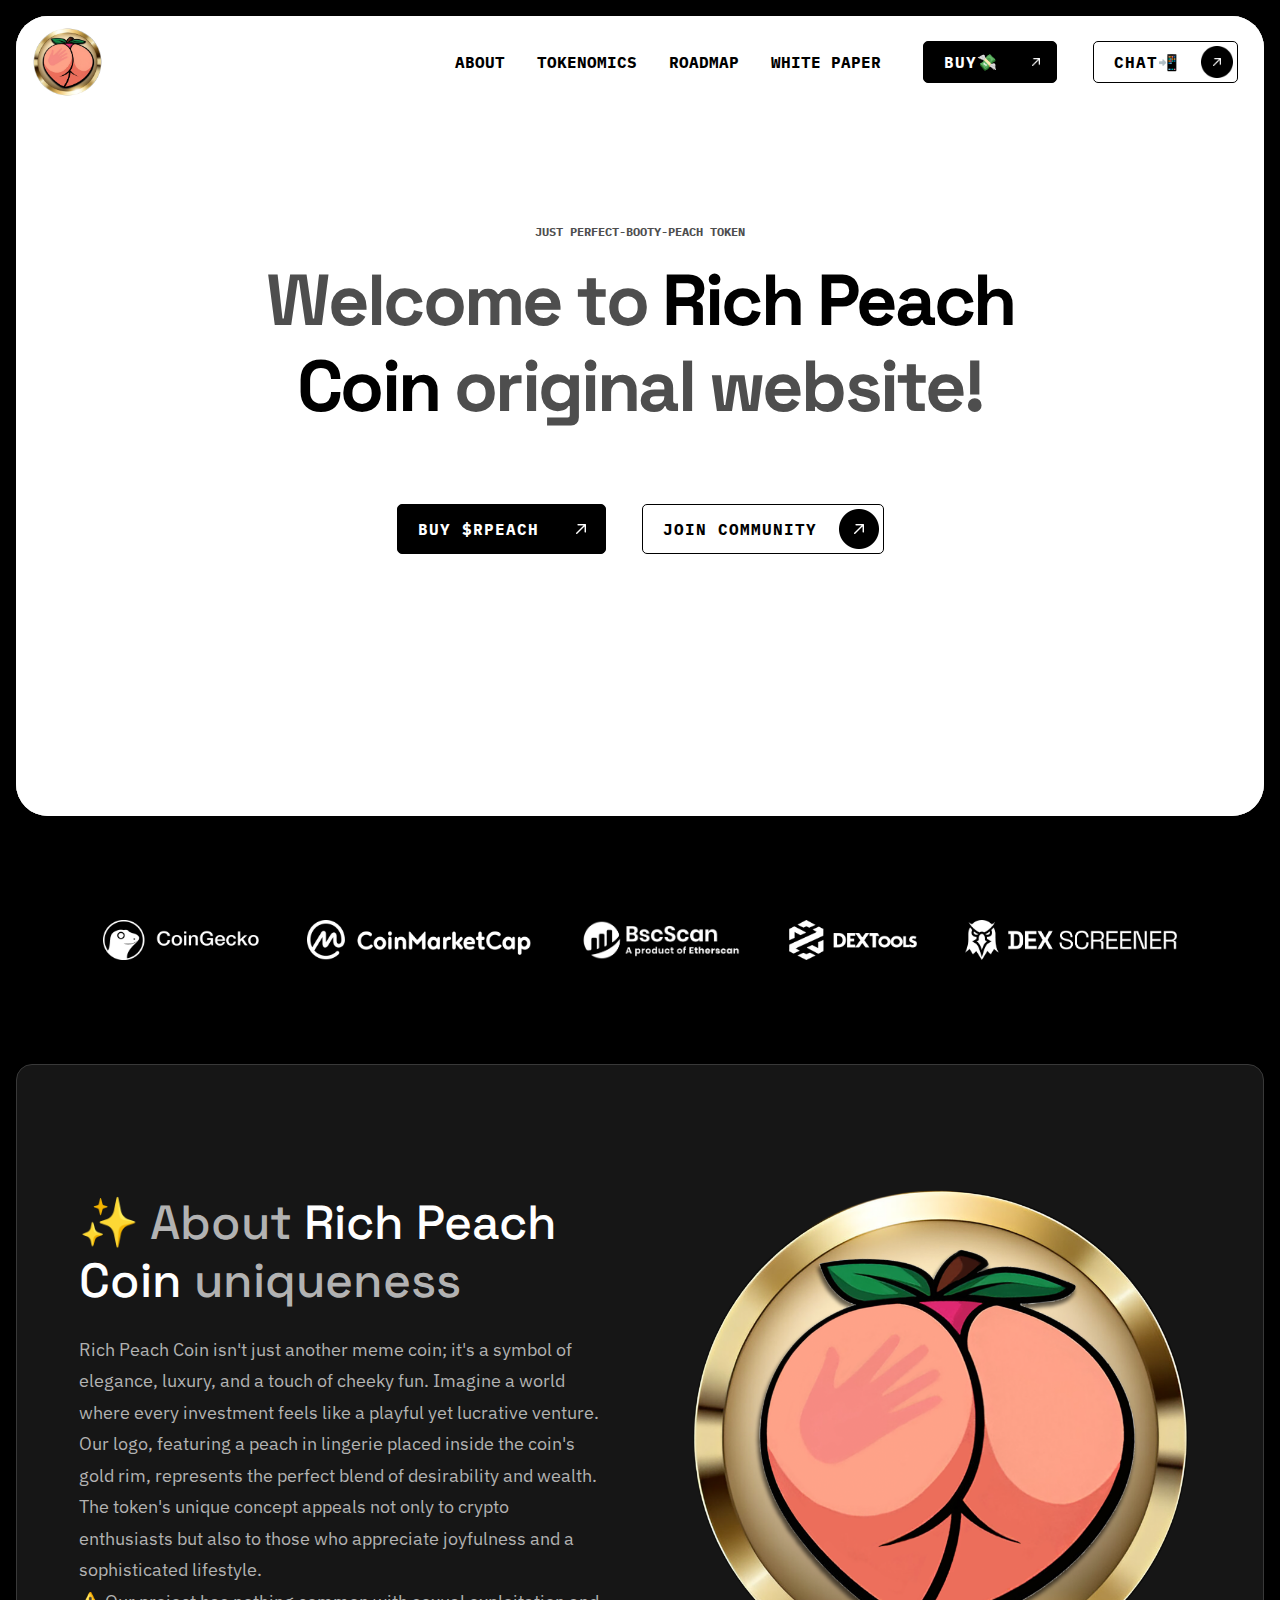
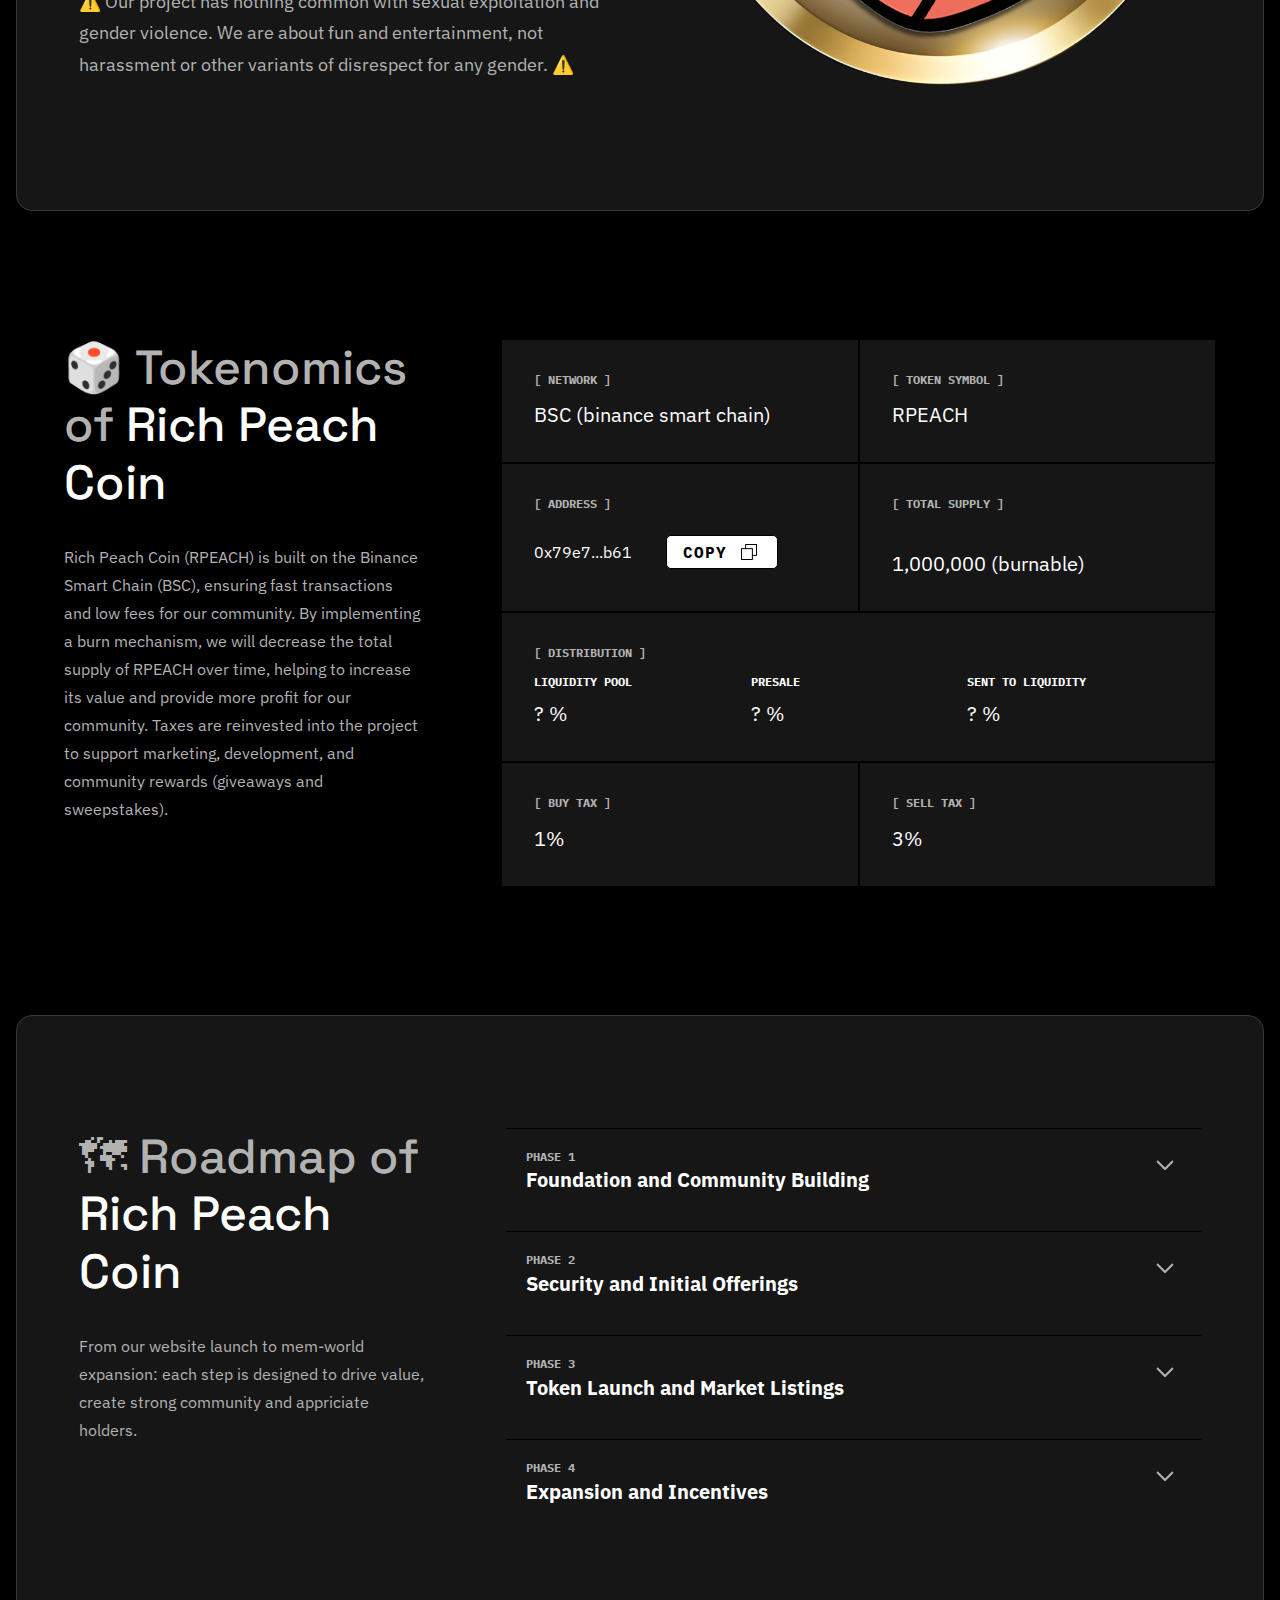
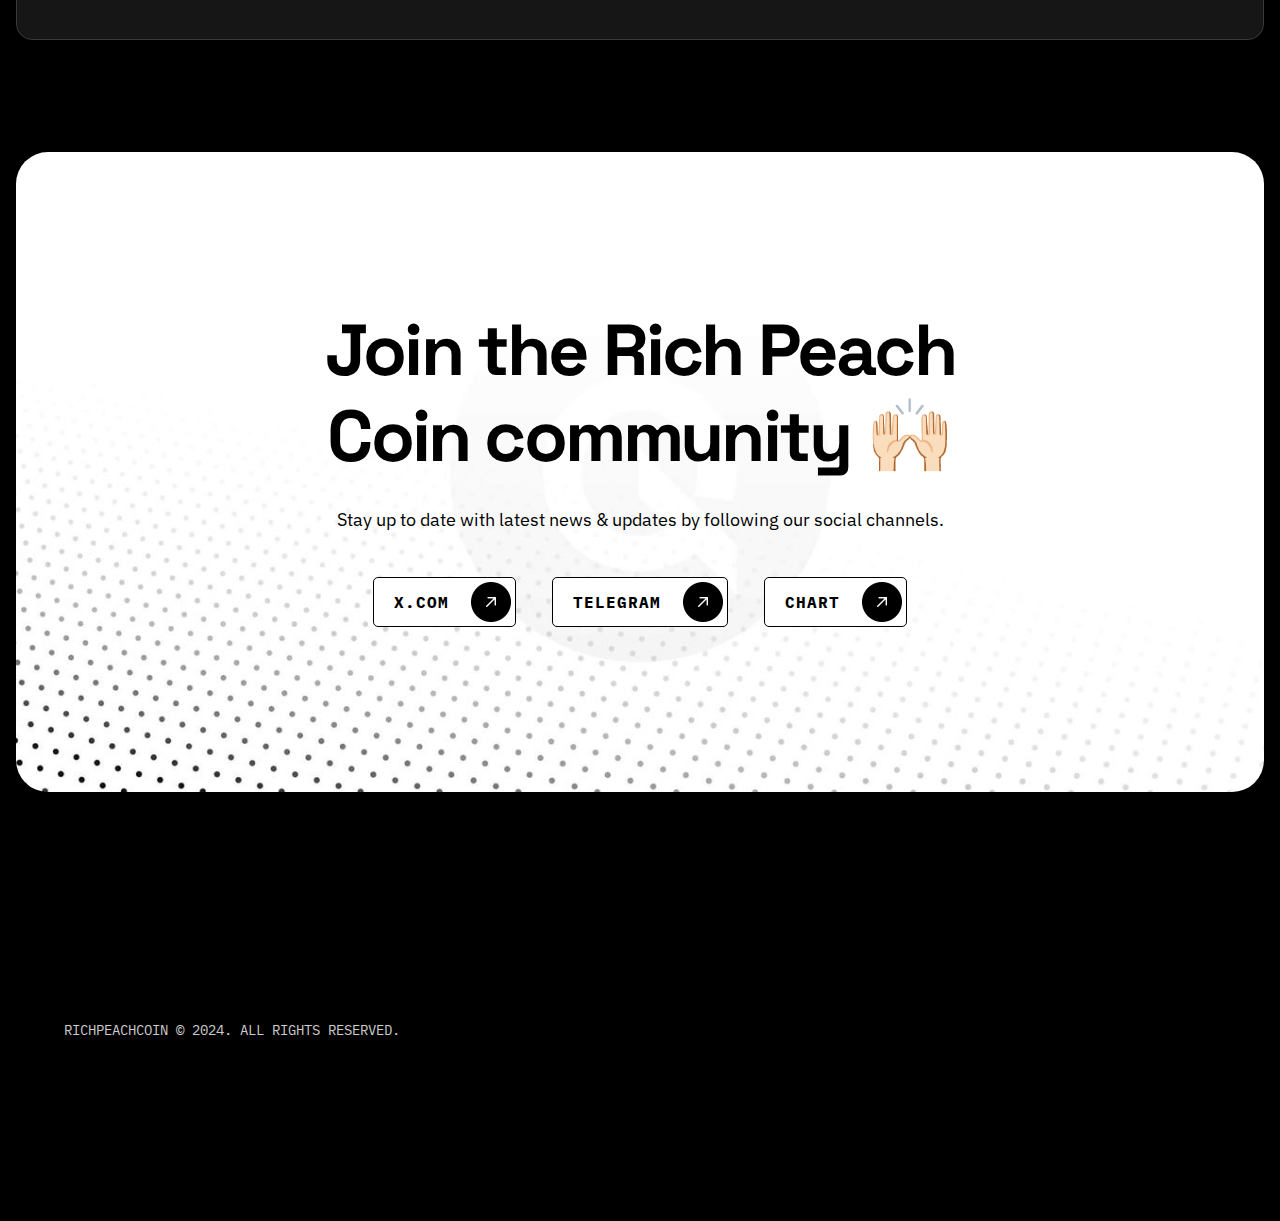
==== commit 6fb9a8dc: "add_oneword_462024" ====
--- a/index.html
+++ b/index.html
@@ -298,7 +298,7 @@
                                             <h2>✨ About <span class="highlight">Rich Peach Coin</span> uniqueness</h2>
                                           </div>
                                             <p class="text-size-medium">Rich Peach Coin isn't just another meme coin; it's a symbol of elegance, luxury, and a touch of cheeky fun. Imagine a world where every investment feels like a playful yet lucrative venture. Our logo, featuring a peach in lingerie placed inside the coin's gold rim, represents the perfect blend of desirability and wealth. The token's unique concept appeals not only to crypto enthusiasts but also to those who appreciate joyfulness and a sophisticated lifestyle.</p>
-                                            <p class="text-size-medium">⚠️ Our project has nothing common with sexual exploitation and gender violence. We are about fun and entertainment, not harassment or other variants of disrespect for gender. ⚠️</p>
+                                            <p class="text-size-medium">⚠️ Our project has nothing common with sexual exploitation and gender violence. We are about fun and entertainment, not harassment or other variants of disrespect for any gender. ⚠️</p>
                                           </div>
                                           <div class="layout1_image-wrapper"><img src="img/richpeachcoin_logo.png" loading="lazy" sizes="(max-width: 767px) 92vw, (max-width: 991px) 43vw, 41vw" srcset="img/richpeachcoin_logo.png 500w, img/richpeachcoin_logo.png 800w, img/richpeachcoin_logo.png 1080w, img/richpeachcoin_logo.png 1108w" alt="" class="layout1_image"></div>
                                        </div>
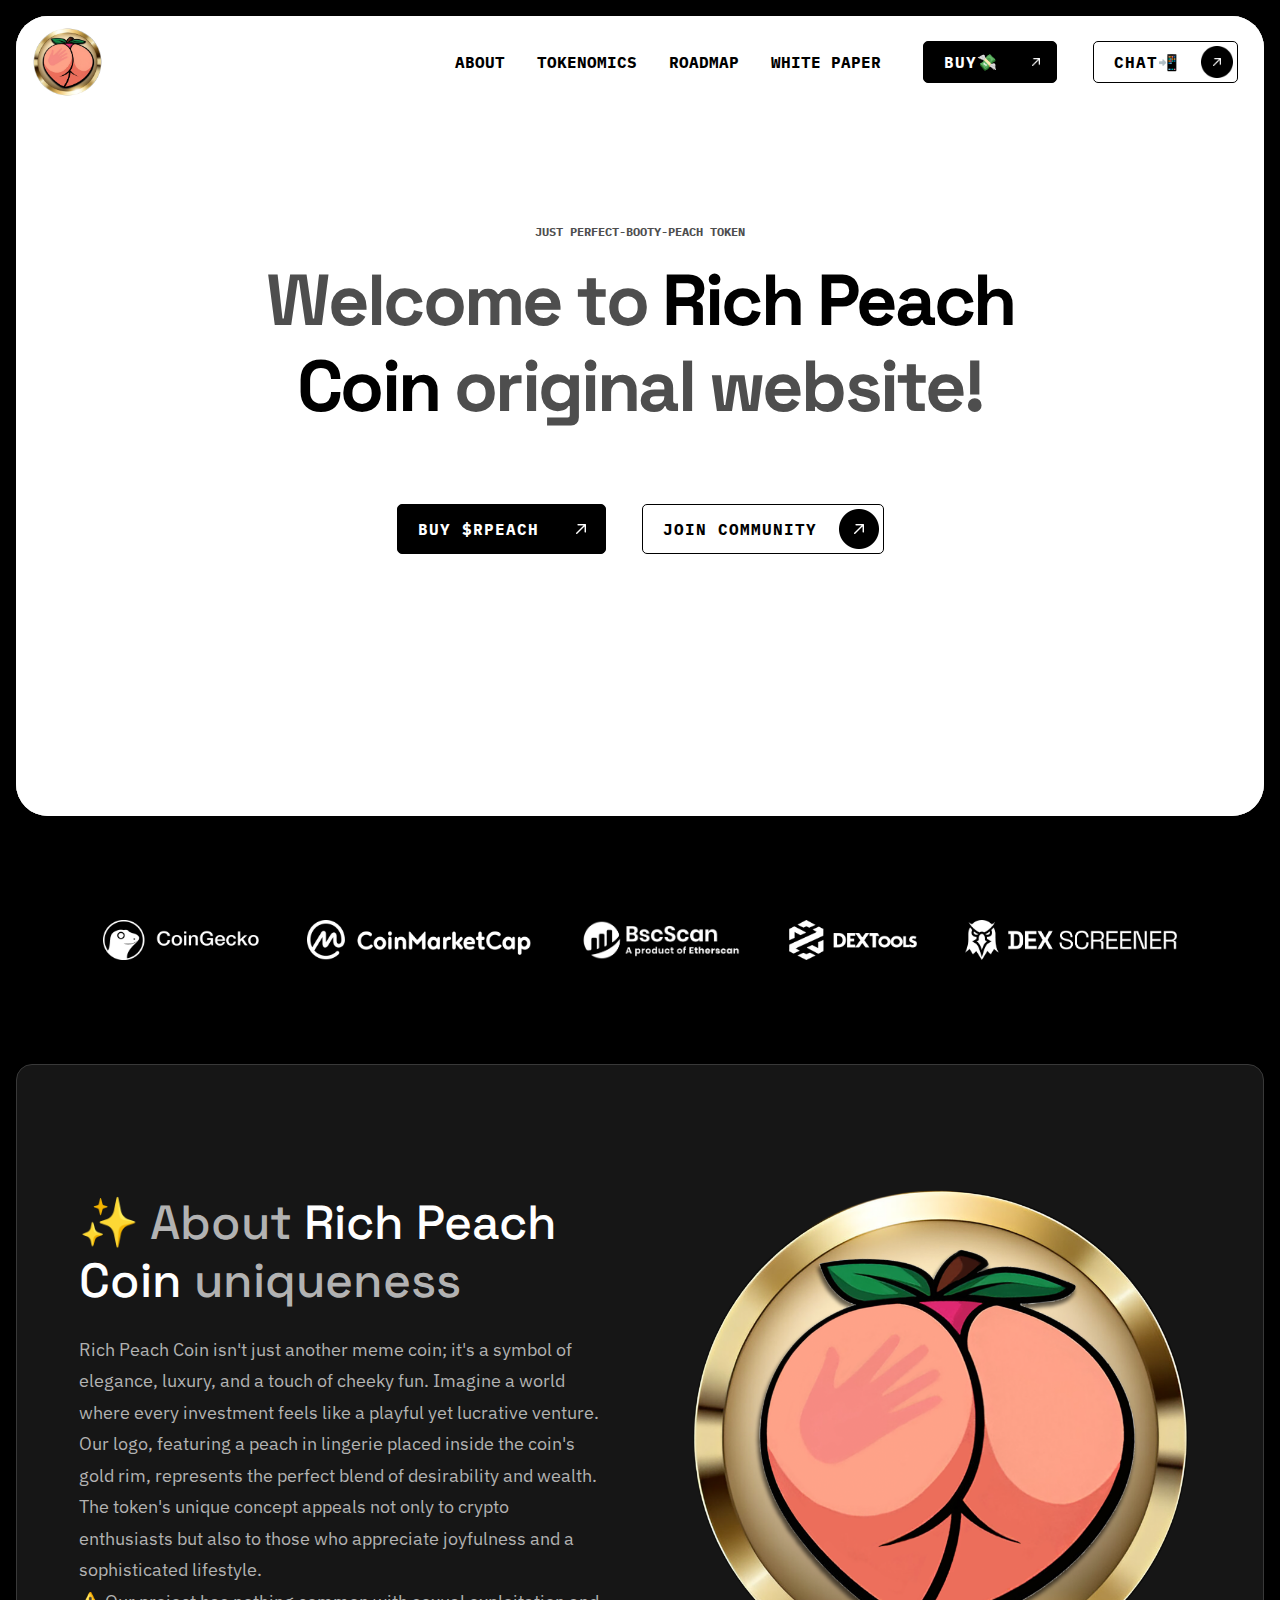
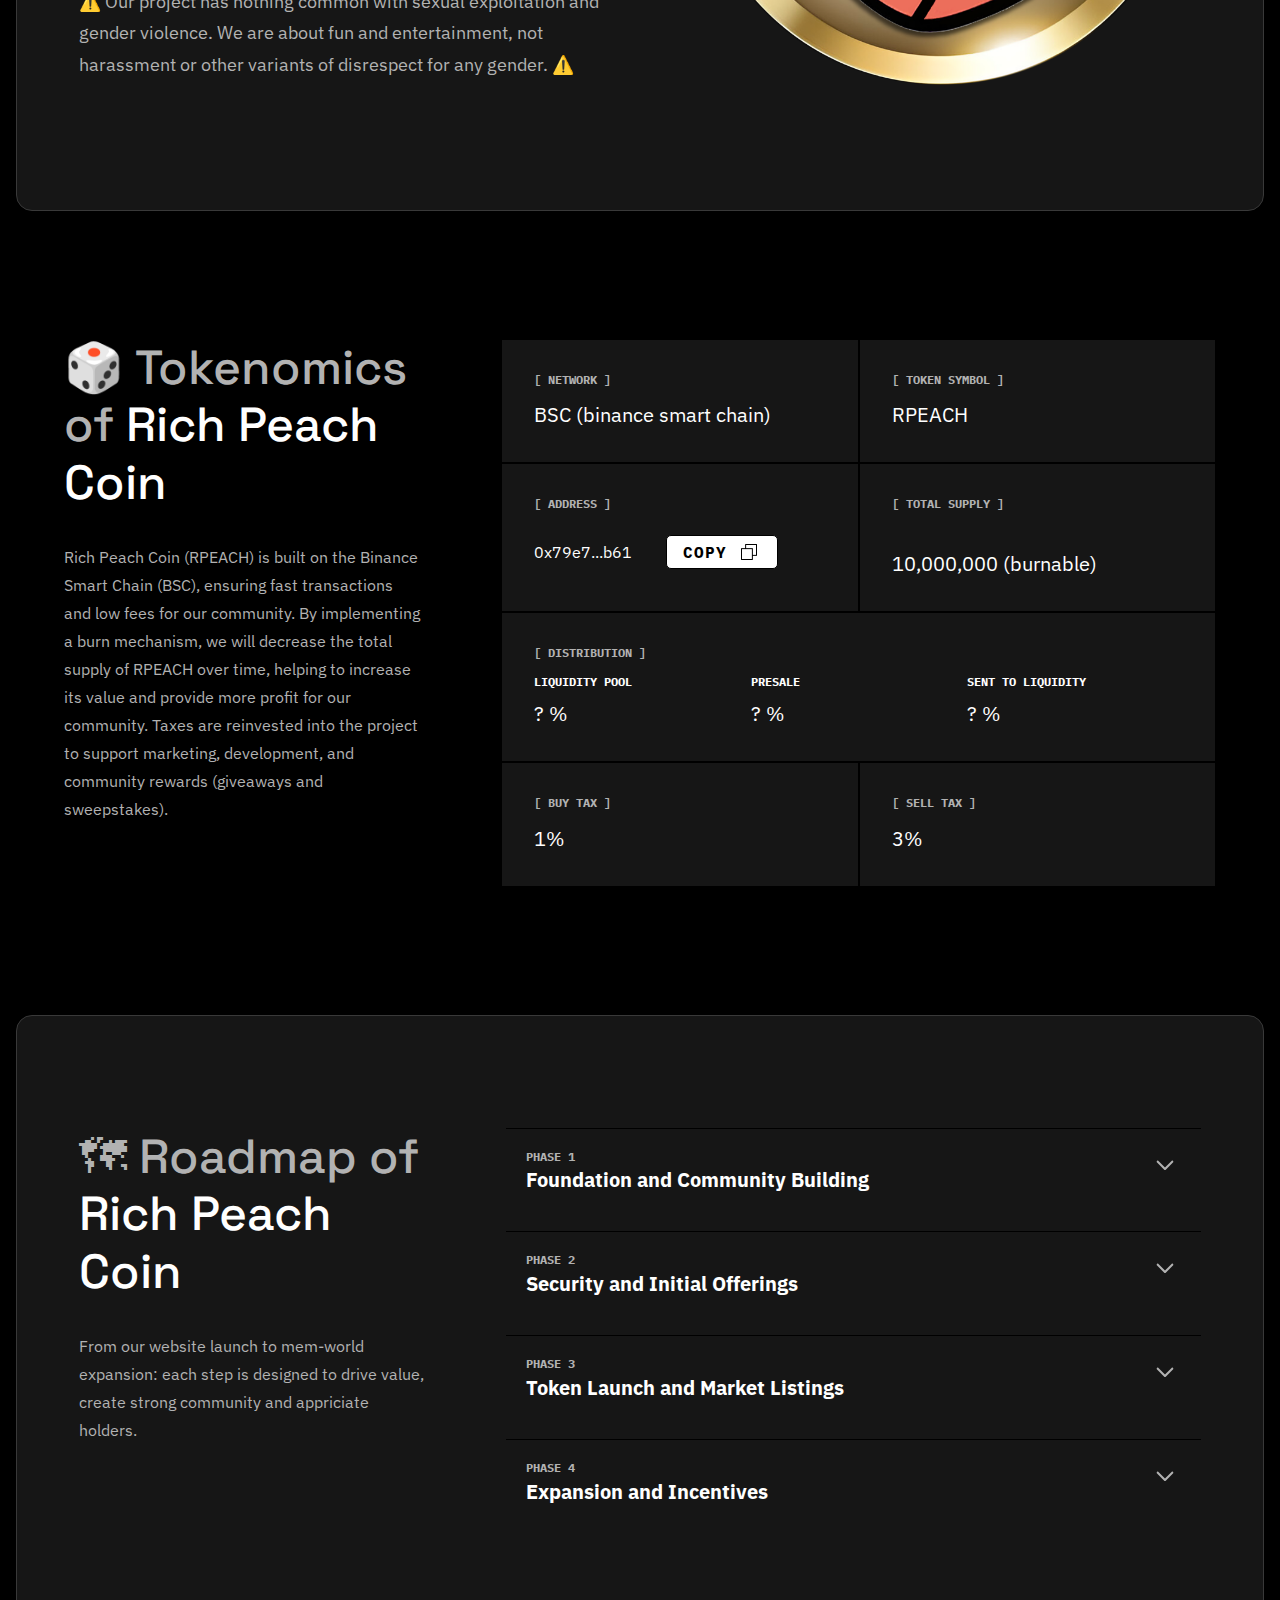
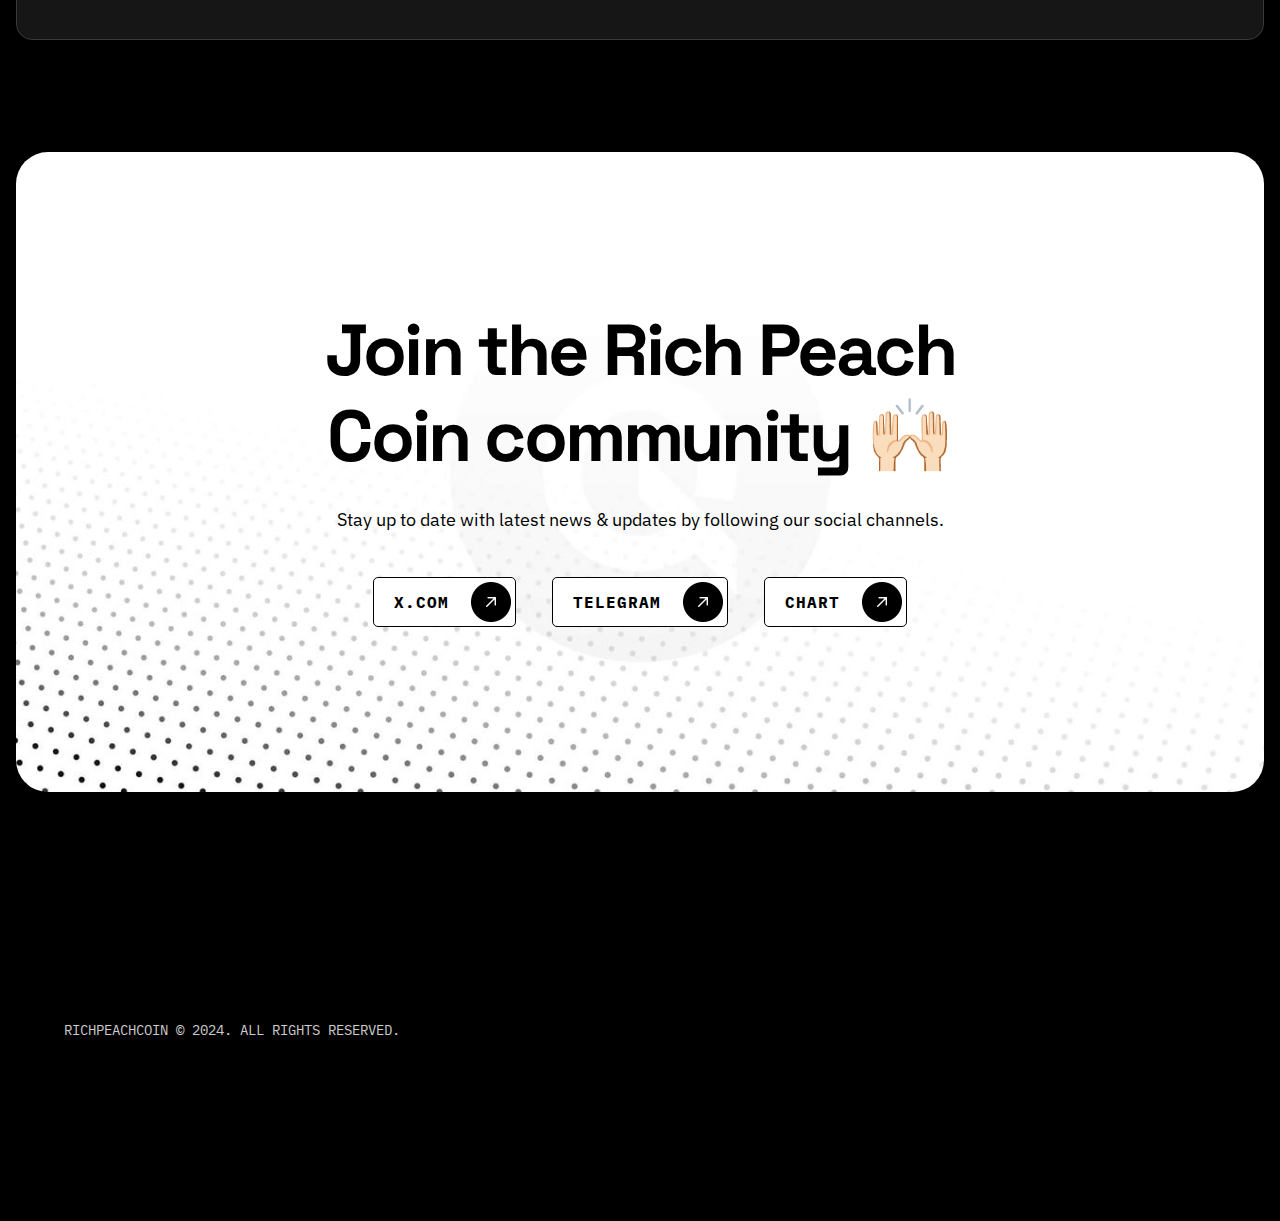
==== commit 90009907: "Update index.html" ====
--- a/index.html
+++ b/index.html
@@ -344,7 +344,7 @@
                               </div>
                               <div class="tokenomics-card">
                                  <h6>[ TOTAL SUPPLY ]</h6>
-                                 <div class="text-size-large text-color-white">1,000,000 (burnable)</div>
+                                 <div class="text-size-large text-color-white">10,000,000 (burnable)</div>
                               </div>
                               <div id="w-node-_6538ca61-fca8-4aa2-bf81-9d1828c5da20-e0e5a0e8" class="tokenomics-card">
                                  <h6>[ DISTRIBUTION ]</h6>
